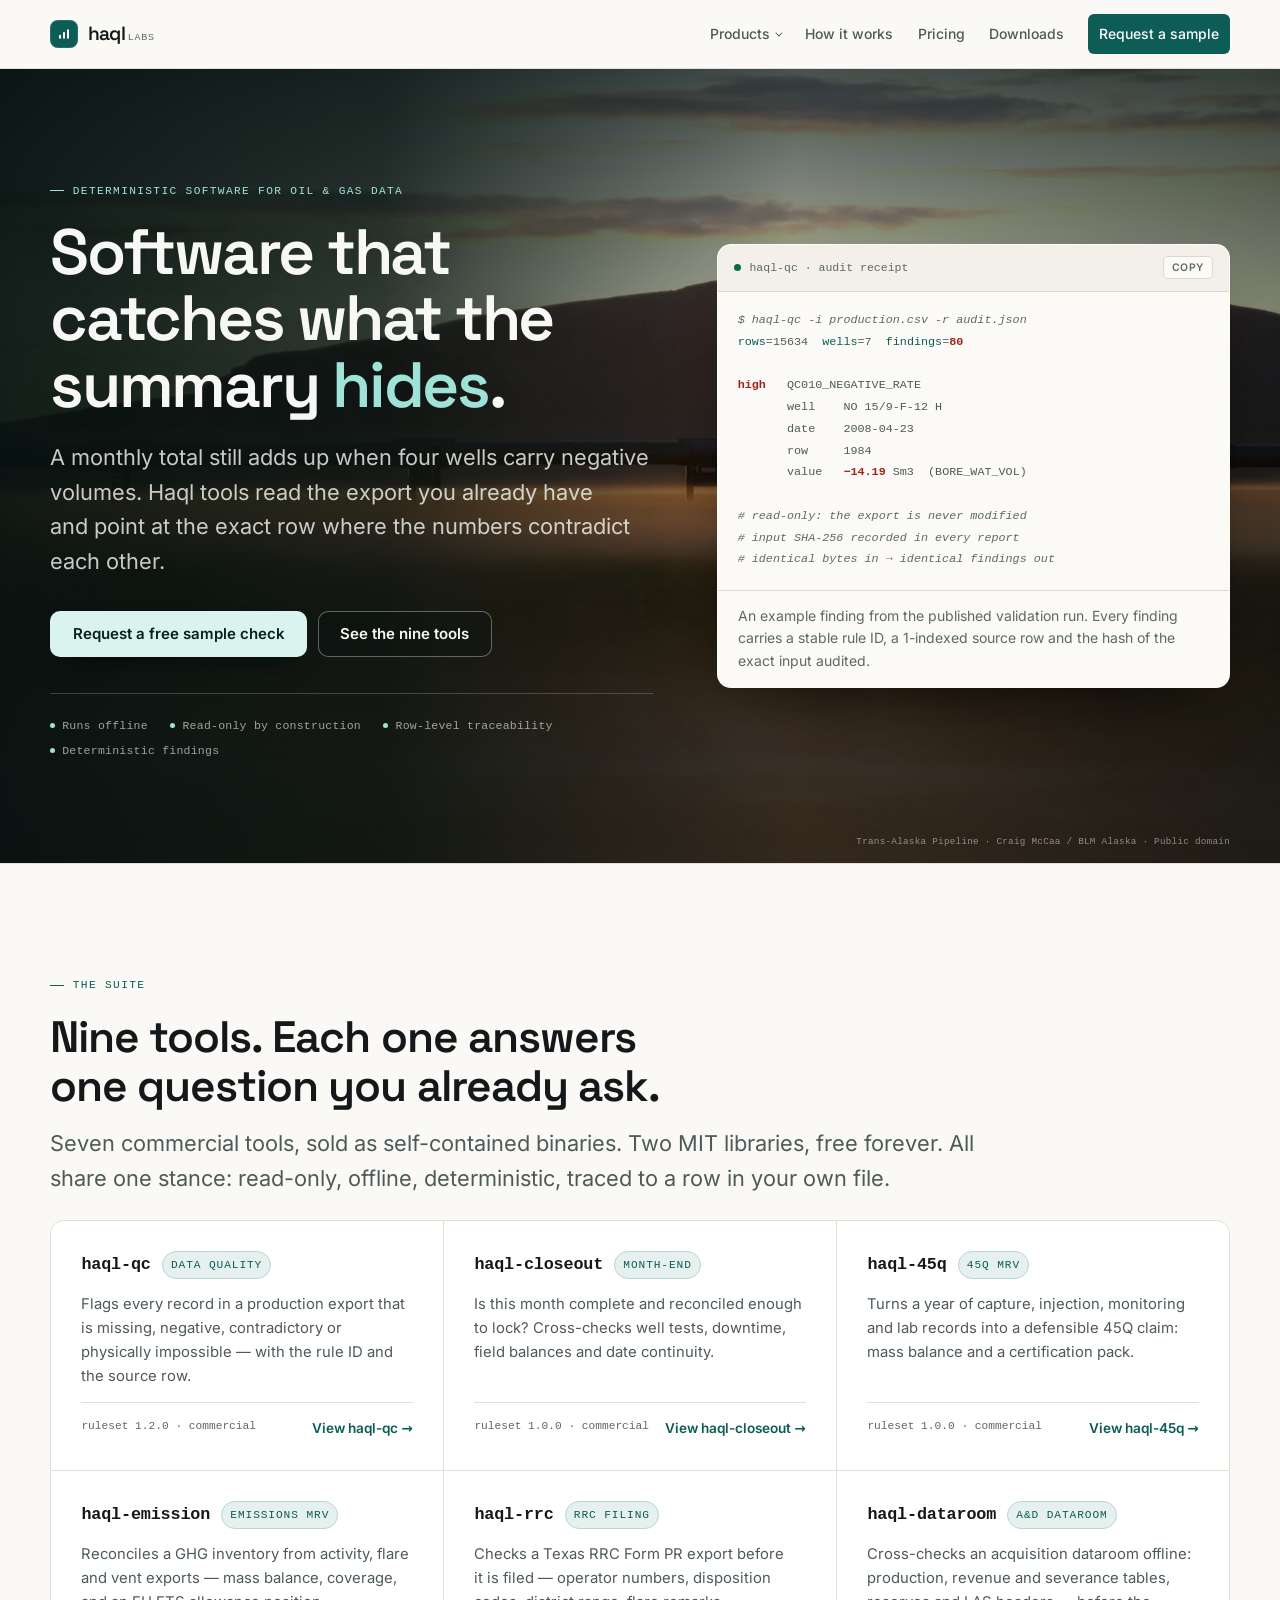
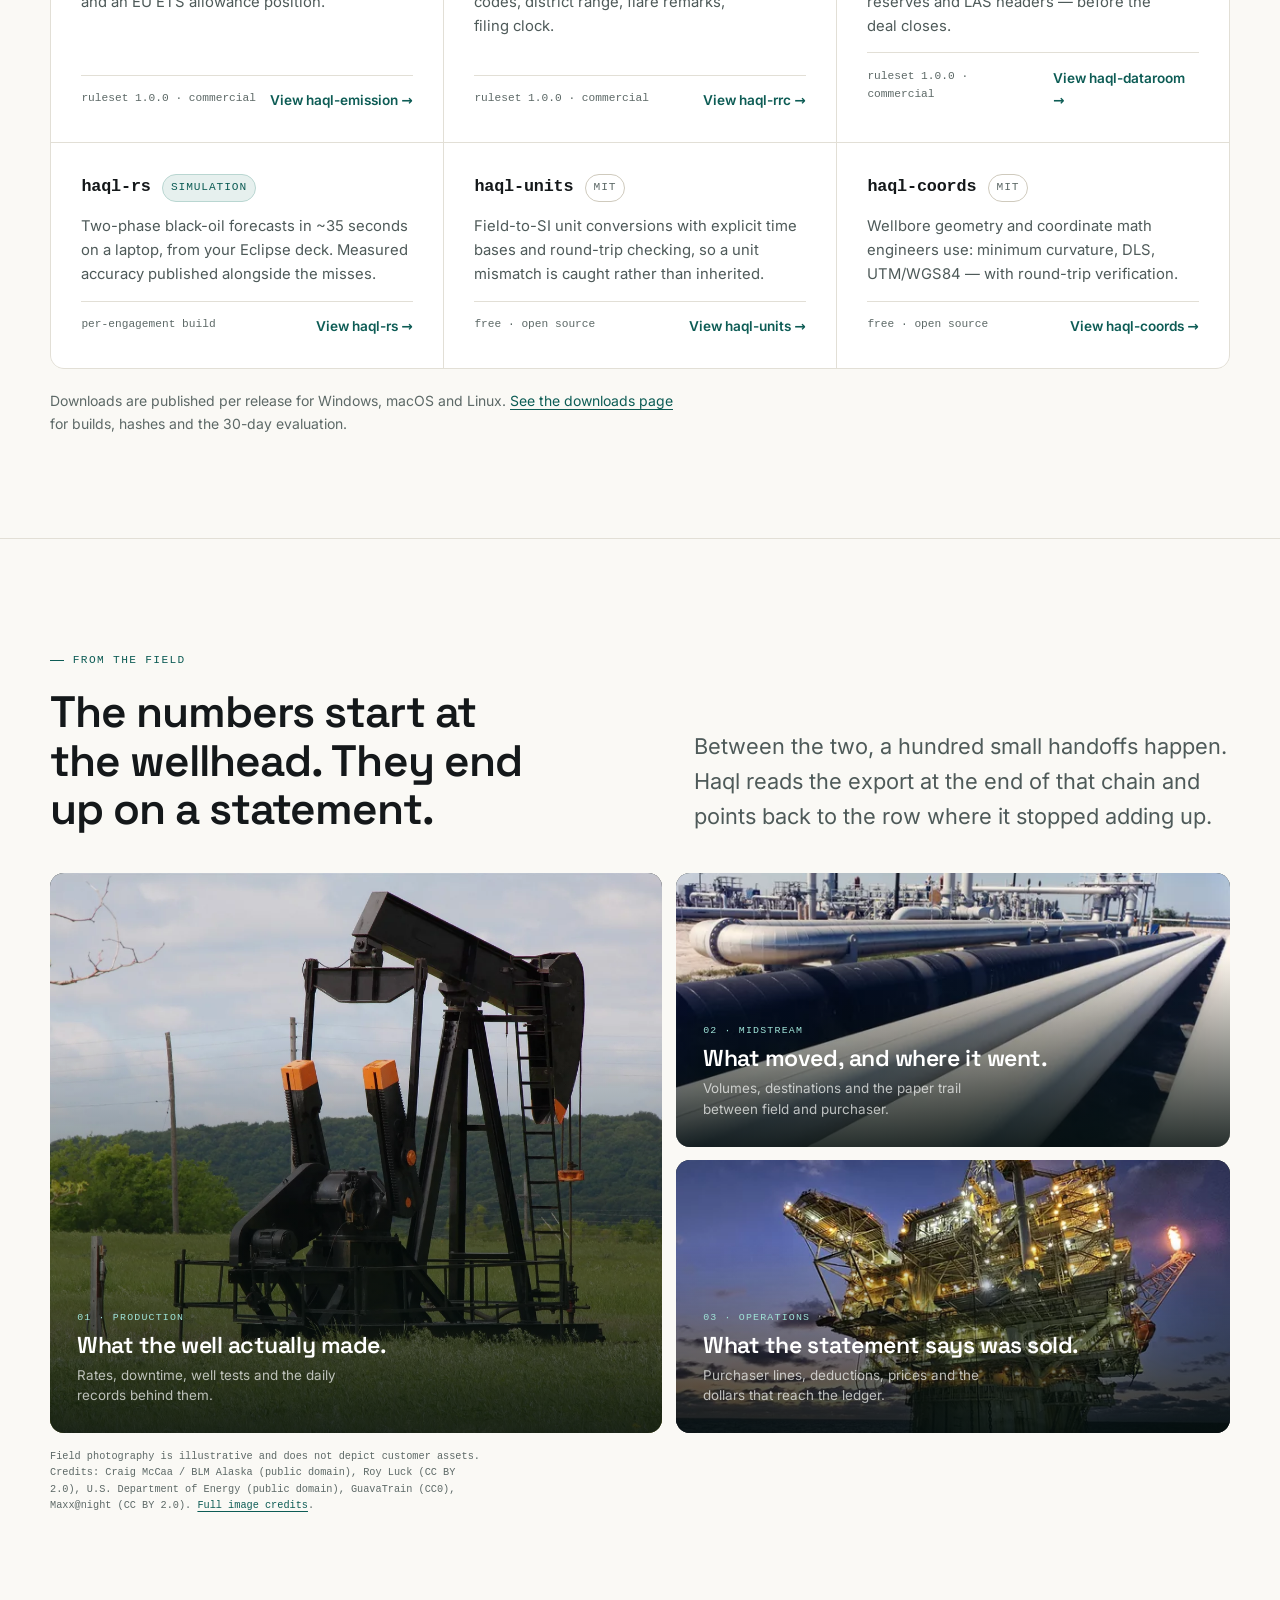
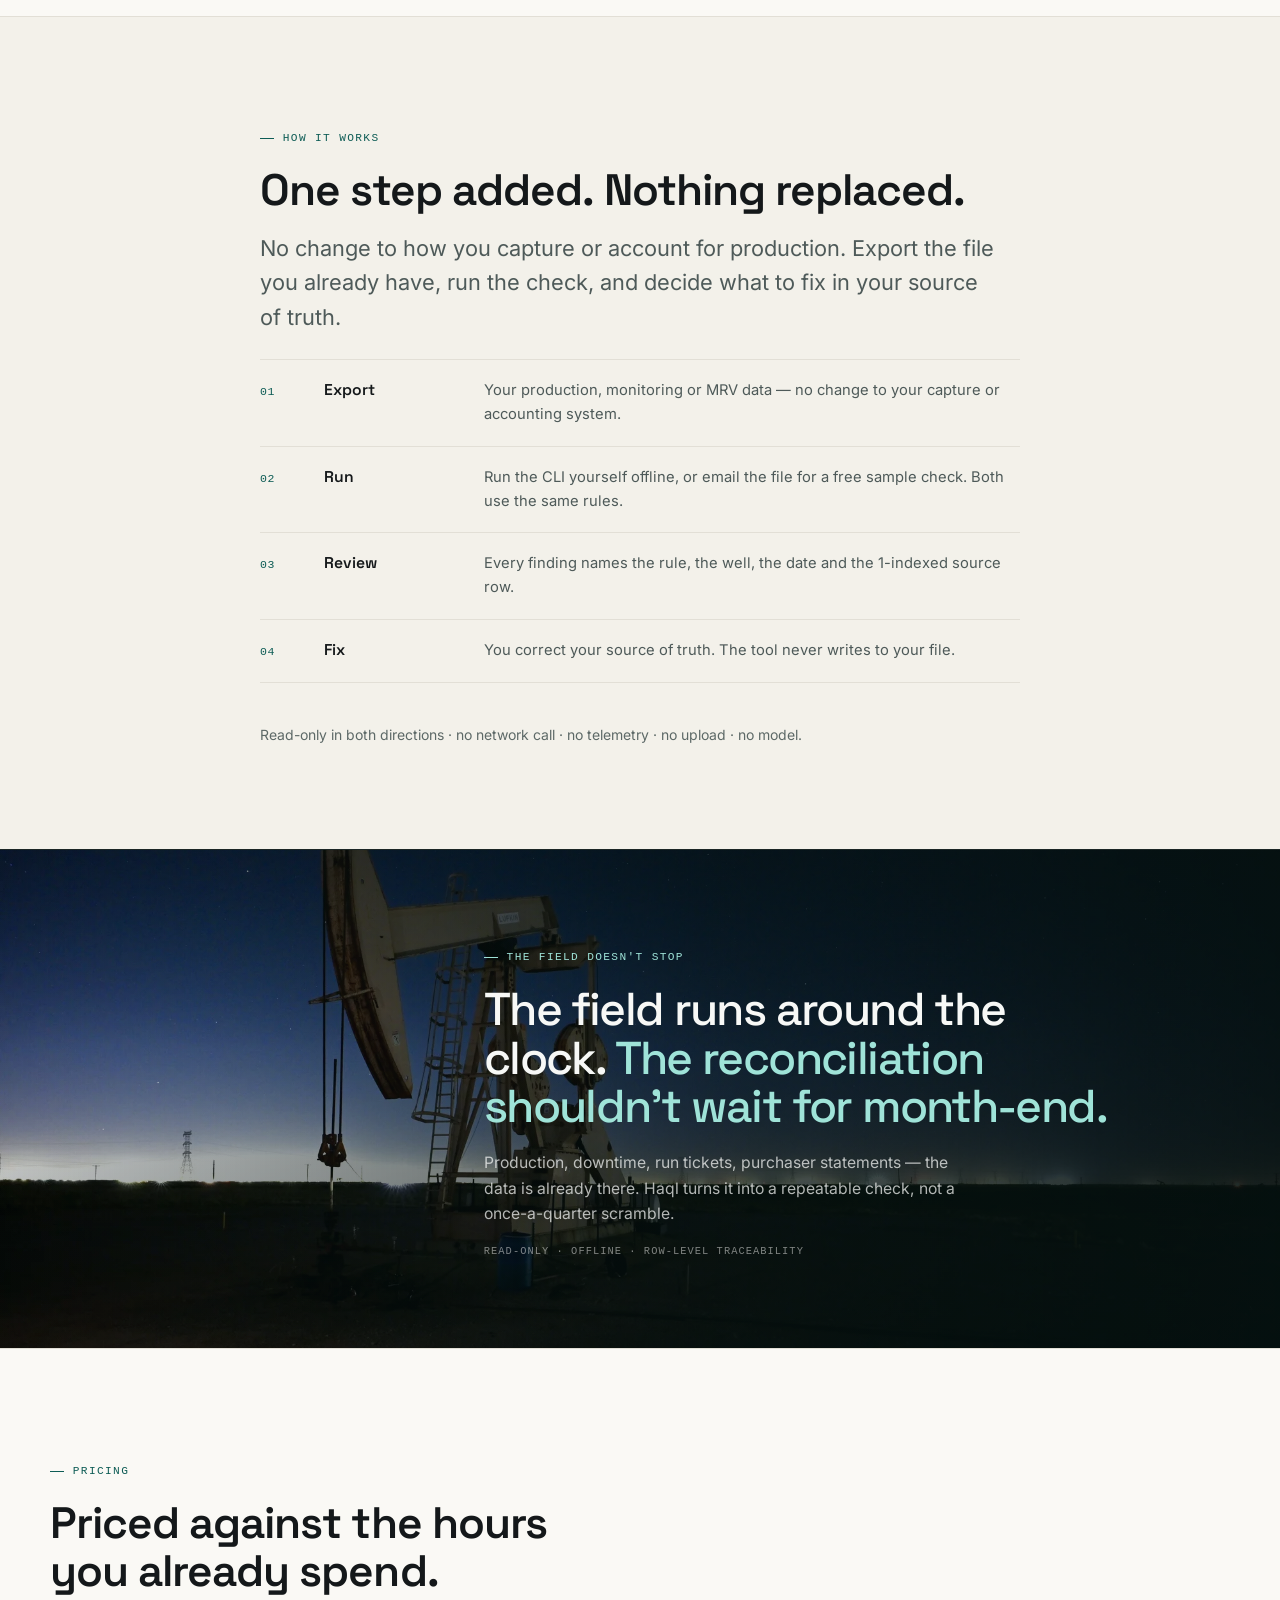
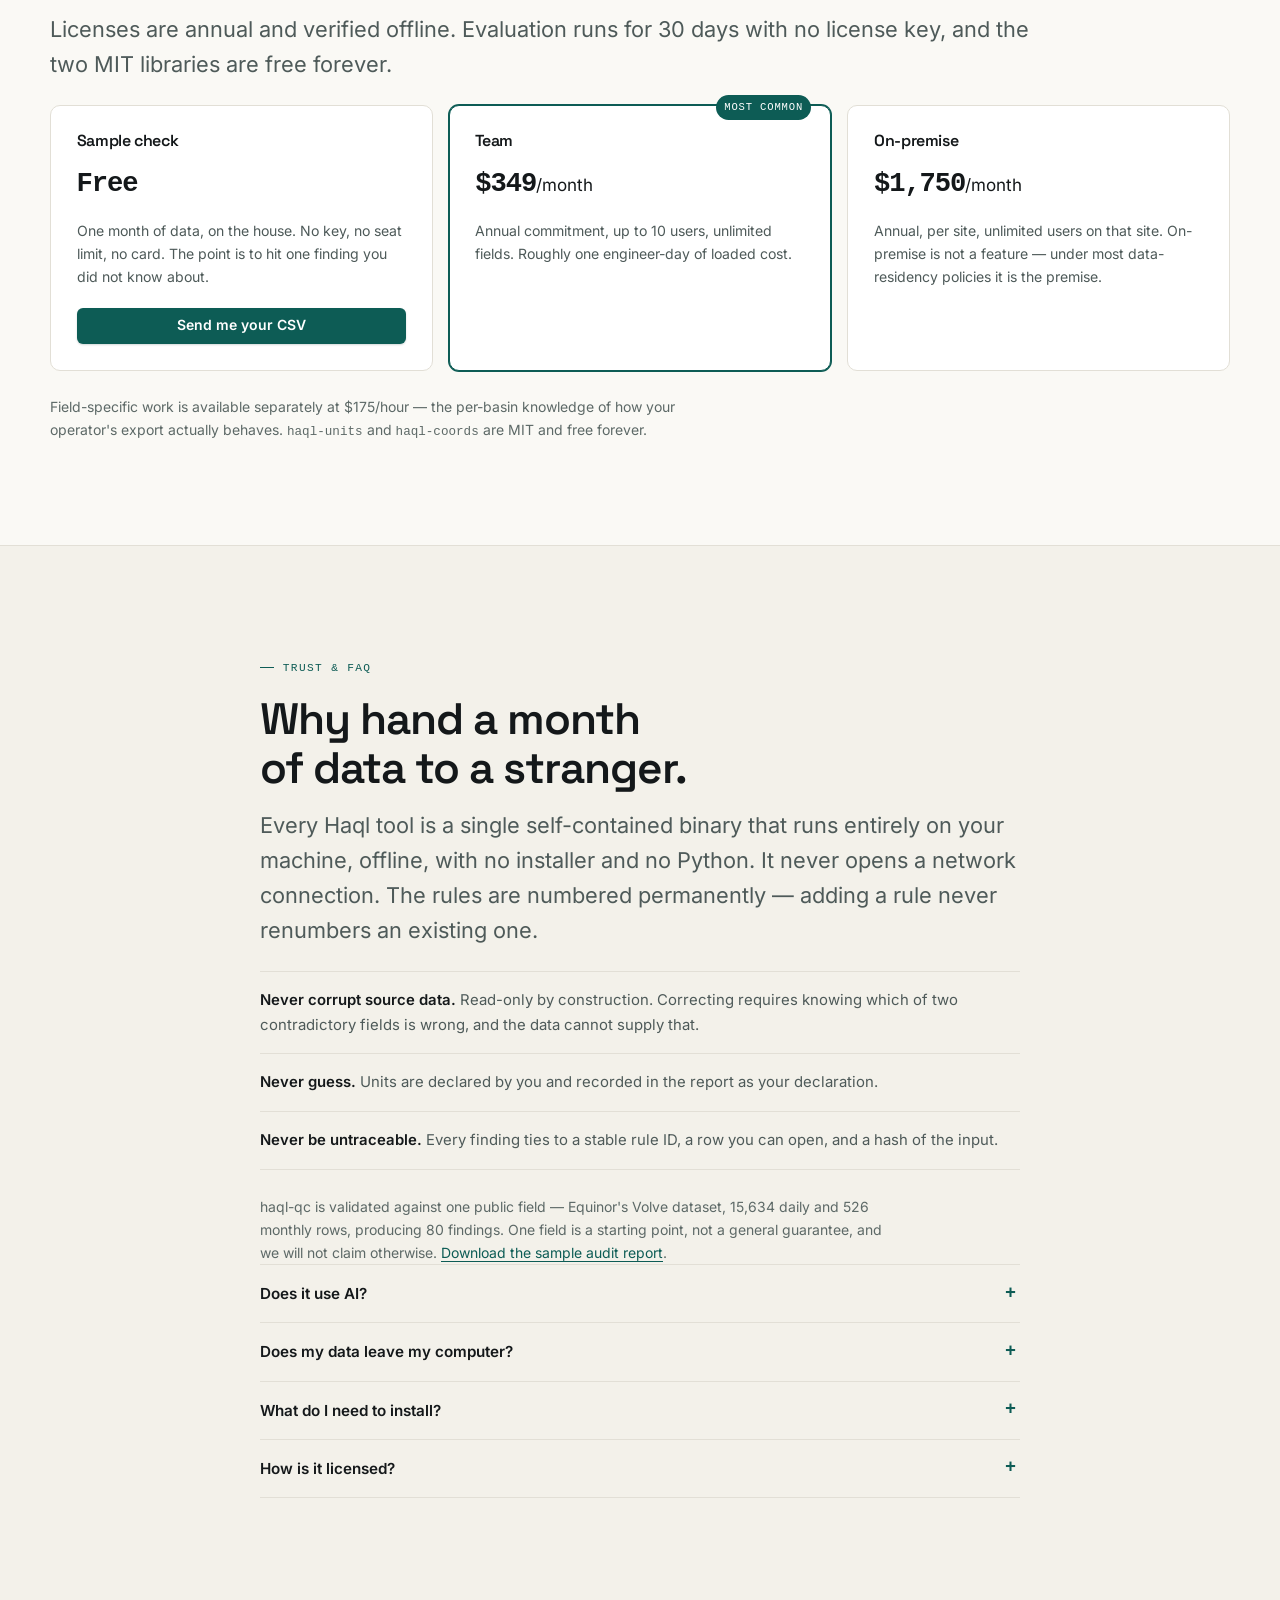
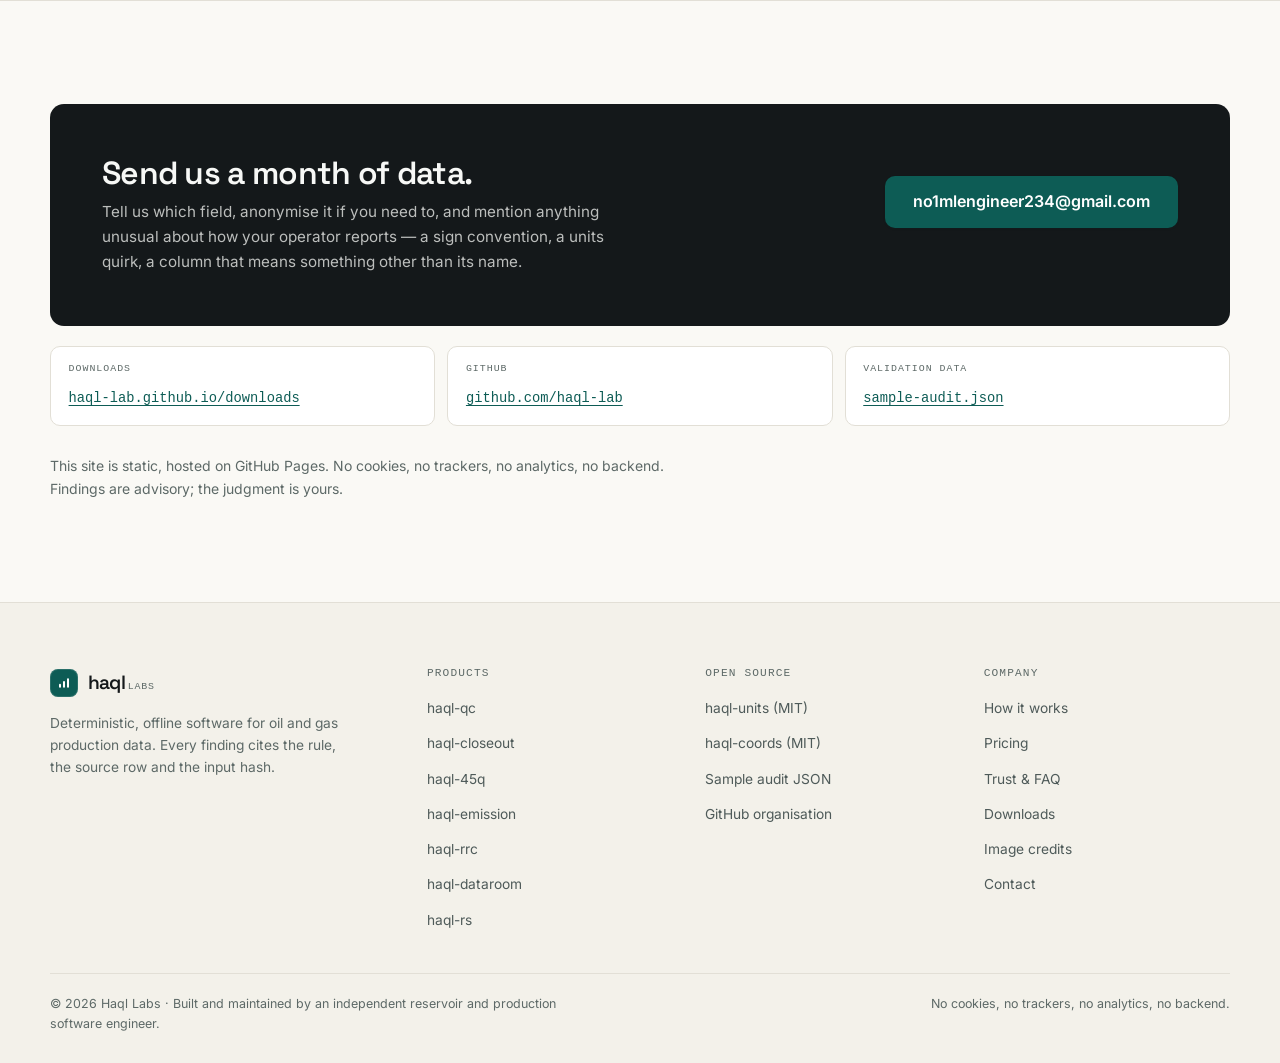
==== index.html @ 46e05aca "Redesign homepage around field photography - Replace the hero with a full-bleed Trans-Alaska Pipelin" ====
<!DOCTYPE html>
<html lang="en">
<head>
<meta charset="UTF-8">
<meta name="viewport" content="width=device-width, initial-scale=1">
<title>Haql Labs — Deterministic software for oil & gas data</title>
<meta name="description" content="Offline, deterministic tools for oil and gas data: production QC, closeout, 45Q and emissions MRV, RRC filing QC, dataroom QC and forecasting.">
<link rel="canonical" href="https://haql-lab.github.io/">
<meta property="og:type" content="website">
<meta property="og:site_name" content="Haql Labs">
<meta property="og:title" content="Haql Labs — Catch what the summary hides">
<meta property="og:description" content="Deterministic, offline tools for oil and gas data. Every finding cites the rule, the source row and the input SHA-256.">
<meta property="og:url" content="https://haql-lab.github.io/">
<meta property="og:image" content="https://haql-lab.github.io/assets/img/og-cover.png">
<meta property="og:image:width" content="1200">
<meta property="og:image:height" content="630">
<meta property="og:image:alt" content="Haql Labs — catch what the summary hides, over a sunset view of the Trans-Alaska Pipeline">
<meta name="twitter:card" content="summary_large_image">
<meta name="twitter:title" content="Haql Labs — Catch what the summary hides">
<meta name="twitter:description" content="Deterministic, offline tools for oil and gas data. Every finding cites the rule, the source row and the input SHA-256.">
<meta name="twitter:image" content="https://haql-lab.github.io/assets/img/og-cover.png">
<meta name="twitter:image:alt" content="Haql Labs — catch what the summary hides, over a sunset view of the Trans-Alaska Pipeline">
<meta name="theme-color" content="#faf9f5" media="(prefers-color-scheme: light)">
<meta name="theme-color" content="#0c100f" media="(prefers-color-scheme: dark)">
<link rel="icon" href="favicon.ico" sizes="32x32">
<link rel="icon" href="favicon.svg" type="image/svg+xml">
<link rel="apple-touch-icon" href="assets/img/apple-touch-icon.png">
<link rel="manifest" href="site.webmanifest">
<link rel="preload" href="assets/fonts/inter-latin-var.woff2" as="font" type="font/woff2" crossorigin>
<link rel="preload" href="assets/fonts/space-grotesk-latin-var.woff2" as="font" type="font/woff2" crossorigin>
<link rel="preload" as="image" href="assets/img/field/pipeline-2000.webp" type="image/webp" imagesrcset="assets/img/field/pipeline-1000.webp 1000w, assets/img/field/pipeline-2000.webp 2000w" imagesizes="100vw" fetchpriority="high">
<link rel="stylesheet" href="assets/css/style.css">
<script type="application/ld+json">
{
  "@context": "https://schema.org",
  "@type": "Organization",
  "name": "Haql Labs",
  "url": "https://haql-lab.github.io/",
  "logo": "https://haql-lab.github.io/assets/img/icon-512.png",
  "email": "no1mlengineer234@gmail.com",
  "description": "Haql Labs builds deterministic, offline software for oil and gas production data: production QC, month-end closeout, 45Q and emissions MRV, Texas RRC filing QC, A&D dataroom QC and reservoir forecasting.",
  "sameAs": ["https://github.com/haql-lab"]
}
</script>
</head>
<body>
<a class="skip" href="#main">Skip to content</a>

<header class="hdr">
  <div class="wrap hdr__in">
    <a class="brand" href="index.html" aria-label="Haql Labs — home">
      <span class="brand__mark" aria-hidden="true"><svg viewBox="0 0 24 24" width="16" height="16" fill="currentColor"><rect x="4.5" y="13" width="3" height="6" rx="1.5"/><rect x="10.5" y="9" width="3" height="10" rx="1.5"/><rect x="16.5" y="5" width="3" height="14" rx="1.5"/></svg></span>
      <span class="brand__word">haql<span class="brand__lab">Labs</span></span>
    </a>
    <button class="burger" type="button" aria-expanded="false" aria-controls="nav" aria-label="Open menu">
      <span></span><span></span><span></span>
    </button>
    <nav class="nav" id="nav" aria-label="Main">
      <details class="menu">
        <summary>Products</summary>
        <div class="menu__panel">
          <a class="menu__item" href="haql-qc.html"><b>haql-qc</b><span>Production data quality</span></a>
          <a class="menu__item" href="haql-closeout.html"><b>haql-closeout</b><span>Month-end closeout</span></a>
          <a class="menu__item" href="haql-45q.html"><b>haql-45q</b><span>45Q credit claims</span></a>
          <a class="menu__item" href="haql-emission.html"><b>haql-emission</b><span>GHG &amp; EU ETS MRV</span></a>
          <a class="menu__item" href="haql-rrc.html"><b>haql-rrc</b><span>Texas RRC Form PR</span></a>
          <a class="menu__item" href="haql-dataroom.html"><b>haql-dataroom</b><span>A&amp;D dataroom QC</span></a>
          <a class="menu__item" href="haql-rs.html"><b>haql-rs</b><span>Reservoir forecasting</span></a>
          <a class="menu__item" href="haql-units.html"><b>haql-units</b><span>Unit conversions · MIT</span></a>
          <a class="menu__item" href="haql-coords.html"><b>haql-coords</b><span>Wellbore math · MIT</span></a>
          <a class="menu__all" href="index.html#tools">All nine tools →</a>
        </div>
      </details>
      <a href="index.html#how">How it works</a>
      <a href="index.html#pricing">Pricing</a>
      <a href="downloads.html">Downloads</a>
      <a class="nav__cta" href="mailto:no1mlengineer234@gmail.com?subject=Free%20sample%20check%20request">Request a sample</a>
    </nav>
  </div>
</header>

<main id="main">

<!-- ============ HERO ============ -->
<section class="hero hero--field" id="top">
  <div class="hero__media" aria-hidden="true">
    <picture>
      <source type="image/webp" srcset="assets/img/field/pipeline-1000.webp 1000w, assets/img/field/pipeline-2000.webp 2000w" sizes="100vw">
      <img src="assets/img/field/pipeline-2000.jpg" srcset="assets/img/field/pipeline-1000.jpg 1000w, assets/img/field/pipeline-2000.jpg 2000w" sizes="100vw" alt="" width="2000" height="1100" fetchpriority="high" decoding="async">
    </picture>
  </div>
  <div class="hero__veil" aria-hidden="true"></div>
  <div class="wrap hero__in">
    <div class="hero__copy">
      <p class="eyebrow">Deterministic software for oil &amp; gas data</p>
      <h1>Software that catches what the summary <em>hides</em>.</h1>
      <p class="lede">A monthly total still adds up when four wells carry negative volumes. Haql tools read the export you already have and point at the exact row where the numbers contradict each other.</p>
      <div class="cta">
        <a class="btn btn--p" href="mailto:no1mlengineer234@gmail.com?subject=Free%20sample%20check%20request">Request a free sample check</a>
        <a class="btn btn--s" href="#tools">See the nine tools</a>
      </div>
      <ul class="proof">
        <li>Runs offline</li>
        <li>Read-only by construction</li>
        <li>Row-level traceability</li>
        <li>Deterministic findings</li>
      </ul>
    </div>

    <div class="hero__panel">
      <div class="panel__bar"><span class="dot"></span>haql-qc · audit receipt</div>
      <pre class="panel__body" tabindex="0" aria-label="Example report output"><span class="c">$ haql-qc -i production.csv -r audit.json</span>
<span class="k">rows</span>=15634  <span class="k">wells</span>=7  <span class="k">findings</span>=<span class="w">80</span>

<span class="r">high</span>   QC010_NEGATIVE_RATE
       well    NO 15/9-F-12 H
       date    2008-04-23
       row     1984
       value   <span class="r">−14.19</span> Sm3  (BORE_WAT_VOL)

<span class="c"># read-only: the export is never modified</span>
<span class="c"># input SHA-256 recorded in every report</span>
<span class="c"># identical bytes in → identical findings out</span></pre>
      <p class="panel__cap">An example finding from the published validation run. Every finding carries a stable rule ID, a 1-indexed source row and the hash of the exact input audited.</p>
    </div>
  </div>
  <p class="hero__credit">Trans-Alaska Pipeline · Craig McCaa / BLM Alaska · Public domain</p>
</section>

<!-- ============ TOOLS ============ -->
<section class="sec" id="tools">
  <div class="wrap">
    <p class="eyebrow">The suite</p>
    <h2>Nine tools. Each one answers one question you already ask.</h2>
    <p class="lede lede--c">Seven commercial tools, sold as self-contained binaries. Two MIT libraries, free forever. All share one stance: read-only, offline, deterministic, traced to a row in your own file.</p>

    <div class="suite">
      <article class="product">
        <div class="product__hd"><h3>haql-qc</h3><span class="pill">Data quality</span></div>
        <p>Flags every record in a production export that is missing, negative, contradictory or physically impossible — with the rule ID and the source row.</p>
        <div class="product__meta"><span>ruleset 1.2.0 · commercial</span><a class="product__link" href="haql-qc.html">View haql-qc</a></div>
      </article>

      <article class="product">
        <div class="product__hd"><h3>haql-closeout</h3><span class="pill">Month-end</span></div>
        <p>Is this month complete and reconciled enough to lock? Cross-checks well tests, downtime, field balances and date continuity.</p>
        <div class="product__meta"><span>ruleset 1.0.0 · commercial</span><a class="product__link" href="haql-closeout.html">View haql-closeout</a></div>
      </article>

      <article class="product">
        <div class="product__hd"><h3>haql-45q</h3><span class="pill">45Q MRV</span></div>
        <p>Turns a year of capture, injection, monitoring and lab records into a defensible 45Q claim: mass balance and a certification pack.</p>
        <div class="product__meta"><span>ruleset 1.0.0 · commercial</span><a class="product__link" href="haql-45q.html">View haql-45q</a></div>
      </article>

      <article class="product">
        <div class="product__hd"><h3>haql-emission</h3><span class="pill">Emissions MRV</span></div>
        <p>Reconciles a GHG inventory from activity, flare and vent exports — mass balance, coverage, and an EU ETS allowance position.</p>
        <div class="product__meta"><span>ruleset 1.0.0 · commercial</span><a class="product__link" href="haql-emission.html">View haql-emission</a></div>
      </article>

      <article class="product">
        <div class="product__hd"><h3>haql-rrc</h3><span class="pill">RRC filing</span></div>
        <p>Checks a Texas RRC Form PR export before it is filed — operator numbers, disposition codes, district range, flare remarks, filing clock.</p>
        <div class="product__meta"><span>ruleset 1.0.0 · commercial</span><a class="product__link" href="haql-rrc.html">View haql-rrc</a></div>
      </article>

      <article class="product">
        <div class="product__hd"><h3>haql-dataroom</h3><span class="pill">A&amp;D dataroom</span></div>
        <p>Cross-checks an acquisition dataroom offline: production, revenue and severance tables, reserves and LAS headers — before the deal closes.</p>
        <div class="product__meta"><span>ruleset 1.0.0 · commercial</span><a class="product__link" href="haql-dataroom.html">View haql-dataroom</a></div>
      </article>

      <article class="product">
        <div class="product__hd"><h3>haql-rs</h3><span class="pill">Simulation</span></div>
        <p>Two-phase black-oil forecasts in ~35 seconds on a laptop, from your Eclipse deck. Measured accuracy published alongside the misses.</p>
        <div class="product__meta"><span>per-engagement build</span><a class="product__link" href="haql-rs.html">View haql-rs</a></div>
      </article>

      <article class="product">
        <div class="product__hd"><h3>haql-units</h3><span class="pill pill--open">MIT</span></div>
        <p>Field-to-SI unit conversions with explicit time bases and round-trip checking, so a unit mismatch is caught rather than inherited.</p>
        <div class="product__meta"><span>free · open source</span><a class="product__link" href="haql-units.html">View haql-units</a></div>
      </article>

      <article class="product">
        <div class="product__hd"><h3>haql-coords</h3><span class="pill pill--open">MIT</span></div>
        <p>Wellbore geometry and coordinate math engineers use: minimum curvature, DLS, UTM/WGS84 — with round-trip verification.</p>
        <div class="product__meta"><span>free · open source</span><a class="product__link" href="haql-coords.html">View haql-coords</a></div>
      </article>
    </div>

    <p class="fine mt-4">Downloads are published per release for Windows, macOS and Linux. <a href="downloads.html">See the downloads page</a> for builds, hashes and the 30-day evaluation.</p>
  </div>
</section>

<!-- ============ FROM THE FIELD ============ -->
<section class="sec field" id="field">
  <div class="wrap">
    <div class="field__hd">
      <div>
        <p class="eyebrow">From the field</p>
        <h2>The numbers start at the wellhead. They end up on a statement.</h2>
      </div>
      <p class="lede">Between the two, a hundred small handoffs happen. Haql reads the export at the end of that chain and points back to the row where it stopped adding up.</p>
    </div>

    <div class="field__grid">
      <figure class="field__card field__card--lg">
        <picture>
          <source type="image/webp" srcset="assets/img/field/pumpjack-600.webp 600w, assets/img/field/pumpjack-1200.webp 1200w" sizes="(max-width: 860px) 100vw, 55vw">
          <img src="assets/img/field/pumpjack-1200.jpg" srcset="assets/img/field/pumpjack-600.jpg 600w, assets/img/field/pumpjack-1200.jpg 1200w" sizes="(max-width: 860px) 100vw, 55vw" alt="A pumpjack operating in a grass field at Glenn Pool, Oklahoma" width="1200" height="1000" loading="lazy" decoding="async">
        </picture>
        <figcaption class="field__cap">
          <span class="field__num">01 · Production</span>
          <b>What the well actually made.</b>
          <p>Rates, downtime, well tests and the daily records behind them.</p>
        </figcaption>
      </figure>

      <figure class="field__card">
        <picture>
          <source type="image/webp" srcset="assets/img/field/pipes-600.webp 600w, assets/img/field/pipes-1200.webp 1200w" sizes="(max-width: 860px) 100vw, 45vw">
          <img src="assets/img/field/pipes-1200.jpg" srcset="assets/img/field/pipes-600.jpg 600w, assets/img/field/pipes-1200.jpg 1200w" sizes="(max-width: 860px) 100vw, 45vw" alt="Large crude oil pipes at the Bryan Mound Strategic Petroleum Reserve site in Texas" width="1200" height="600" loading="lazy" decoding="async">
        </picture>
        <figcaption class="field__cap">
          <span class="field__num">02 · Midstream</span>
          <b>What moved, and where it went.</b>
          <p>Volumes, destinations and the paper trail between field and purchaser.</p>
        </figcaption>
      </figure>

      <figure class="field__card">
        <picture>
          <source type="image/webp" srcset="assets/img/field/holstein-600.webp 600w, assets/img/field/holstein-1200.webp 1200w" sizes="(max-width: 860px) 100vw, 45vw">
          <img src="assets/img/field/holstein-1200.jpg" srcset="assets/img/field/holstein-600.jpg 600w, assets/img/field/holstein-1200.jpg 1200w" sizes="(max-width: 860px) 100vw, 45vw" alt="The Holstein offshore oil platform lit at dusk in the Gulf of Mexico" width="1200" height="600" loading="lazy" decoding="async">
        </picture>
        <figcaption class="field__cap">
          <span class="field__num">03 · Operations</span>
          <b>What the statement says was sold.</b>
          <p>Purchaser lines, deductions, prices and the dollars that reach the ledger.</p>
        </figcaption>
      </figure>
    </div>

    <p class="field__note">Field photography is illustrative and does not depict customer assets. Credits: Craig McCaa / BLM Alaska (public domain), Roy Luck (CC BY 2.0), U.S. Department of Energy (public domain), GuavaTrain (CC0), Maxx@night (CC BY 2.0). <a href="credits.html">Full image credits</a>.</p>
  </div>
</section>

<!-- ============ HOW IT WORKS ============ -->
<section class="sec sec--alt" id="how">
  <div class="wrap wrap--narrow">
    <p class="eyebrow">How it works</p>
    <h2>One step added. Nothing replaced.</h2>
    <p class="lede">No change to how you capture or account for production. Export the file you already have, run the check, and decide what to fix in your source of truth.</p>

    <ol class="flow">
      <li><b>Export</b><span>Your production, monitoring or MRV data — no change to your capture or accounting system.</span></li>
      <li><b>Run</b><span>Run the CLI yourself offline, or email the file for a free sample check. Both use the same rules.</span></li>
      <li><b>Review</b><span>Every finding names the rule, the well, the date and the 1-indexed source row.</span></li>
      <li><b>Fix</b><span>You correct your source of truth. The tool never writes to your file.</span></li>
    </ol>

    <p class="fine mt-4">Read-only in both directions · no network call · no telemetry · no upload · no model.</p>
  </div>
</section>

<!-- ============ FIELD BAND ============ -->
<section class="field-band" aria-label="Field perspective">
  <div class="field-band__media" aria-hidden="true">
    <picture>
      <source type="image/webp" srcset="assets/img/field/horsehead-1000.webp 1000w, assets/img/field/horsehead-2000.webp 2000w" sizes="100vw">
      <img src="assets/img/field/horsehead-2000.jpg" srcset="assets/img/field/horsehead-1000.jpg 1000w, assets/img/field/horsehead-2000.jpg 2000w" sizes="100vw" alt="" width="2000" height="900" loading="lazy" decoding="async">
    </picture>
  </div>
  <div class="wrap field-band__in">
    <div class="field-band__copy">
      <p class="eyebrow">The field doesn't stop</p>
      <blockquote>The field runs around the clock. <em>The reconciliation shouldn't wait for month-end.</em></blockquote>
      <p>Production, downtime, run tickets, purchaser statements — the data is already there. Haql turns it into a repeatable check, not a once-a-quarter scramble.</p>
      <p class="field-band__meta">Read-only · Offline · Row-level traceability</p>
    </div>
  </div>
</section>

<!-- ============ PRICING ============ -->
<section class="sec" id="pricing">
  <div class="wrap">
    <p class="eyebrow">Pricing</p>
    <h2>Priced against the hours you already spend.</h2>
    <p class="lede lede--c">Licenses are annual and verified offline. Evaluation runs for 30 days with no license key, and the two MIT libraries are free forever.</p>

    <div class="tiers">
      <div class="tier">
        <h3>Sample check</h3>
        <p class="tier__p"><b>Free</b></p>
        <p>One month of data, on the house. No key, no seat limit, no card. The point is to hit one finding you did not know about.</p>
        <a class="btn btn--p btn--sm" href="mailto:no1mlengineer234@gmail.com?subject=Free%20sample%20check%20request">Send me your CSV</a>
      </div>
      <div class="tier tier--mid">
        <h3>Team</h3>
        <p class="tier__p"><b>$349</b>/month</p>
        <p>Annual commitment, up to 10 users, unlimited fields. Roughly one engineer-day of loaded cost.</p>
      </div>
      <div class="tier">
        <h3>On-premise</h3>
        <p class="tier__p"><b>$1,750</b>/month</p>
        <p>Annual, per site, unlimited users on that site. On-premise is not a feature — under most data-residency policies it is the premise.</p>
      </div>
    </div>

    <p class="fine">Field-specific work is available separately at $175/hour — the per-basin knowledge of how your operator's export actually behaves. <span class="mono">haql-units</span> and <span class="mono">haql-coords</span> are MIT and free forever.</p>
  </div>
</section>

<!-- ============ TRUST / FAQ ============ -->
<section class="sec sec--alt" id="faq">
  <div class="wrap wrap--narrow">
    <p class="eyebrow">Trust &amp; FAQ</p>
    <h2>Why hand a month of data to a stranger.</h2>
    <p class="lede">Every Haql tool is a single self-contained binary that runs entirely on your machine, offline, with no installer and no Python. It never opens a network connection. The rules are numbered permanently — adding a rule never renumbers an existing one.</p>
    <ul class="plain">
      <li><b>Never corrupt source data.</b> Read-only by construction. Correcting requires knowing which of two contradictory fields is wrong, and the data cannot supply that.</li>
      <li><b>Never guess.</b> Units are declared by you and recorded in the report as your declaration.</li>
      <li><b>Never be untraceable.</b> Every finding ties to a stable rule ID, a row you can open, and a hash of the input.</li>
    </ul>
    <p class="fine">haql-qc is validated against one public field — Equinor's Volve dataset, 15,634 daily and 526 monthly rows, producing 80 findings. One field is a starting point, not a general guarantee, and we will not claim otherwise. <a href="sample-audit.json" download>Download the sample audit report</a>.</p>

    <details><summary>Does it use AI?</summary><p>No. Every rule is deterministic arithmetic on your data — comparisons, monotonicity checks, medians. No model, no network call. Running the same file twice gives the same answer.</p></details>
    <details><summary>Does my data leave my computer?</summary><p>Run locally, nothing leaves your machine — the code makes no outbound calls. If you use the free sample check, you choose to email us the file, and you can ask for it back anonymised or deleted.</p></details>
    <details><summary>What do I need to install?</summary><p>Nothing, if you use the free sample check. To run the tools yourself, download the binary for your OS from the <a href="downloads.html">downloads page</a> — no Python, nothing else to configure.</p></details>
    <details><summary>How is it licensed?</summary><p>The commercial tools are proprietary: running them requires a signed Ed25519 token carrying company, tier, seats and expiry, verified entirely offline. No activation server. <span class="mono">haql-units</span> and <span class="mono">haql-coords</span> are MIT and need no license.</p></details>
  </div>
</section>

<!-- ============ CONTACT ============ -->
<section class="sec" id="contact">
  <div class="wrap">
    <div class="band">
      <div>
        <h2>Send us a month of data.</h2>
        <p>Tell us which field, anonymise it if you need to, and mention anything unusual about how your operator reports — a sign convention, a units quirk, a column that means something other than its name.</p>
      </div>
      <div>
        <a class="btn btn--p btn--lg" href="mailto:no1mlengineer234@gmail.com?subject=Free%20sample%20check%20request">no1mlengineer234@gmail.com</a>
      </div>
    </div>
    <div class="links mt-4">
      <div><b>Downloads</b><a href="downloads.html">haql-lab.github.io/downloads</a></div>
      <div><b>GitHub</b><a href="https://github.com/haql-lab" rel="noopener">github.com/haql-lab</a></div>
      <div><b>Validation data</b><a href="sample-audit.json" download>sample-audit.json</a></div>
    </div>
    <p class="fine">This site is static, hosted on GitHub Pages. No cookies, no trackers, no analytics, no backend. Findings are advisory; the judgment is yours.</p>
  </div>
</section>

</main>

<footer class="ftr">
  <div class="wrap">
    <div class="ftr__top">
      <div class="ftr__brand">
        <a class="brand" href="index.html" aria-label="Haql Labs — home">
          <span class="brand__mark" aria-hidden="true"><svg viewBox="0 0 24 24" width="16" height="16" fill="currentColor"><rect x="4.5" y="13" width="3" height="6" rx="1.5"/><rect x="10.5" y="9" width="3" height="10" rx="1.5"/><rect x="16.5" y="5" width="3" height="14" rx="1.5"/></svg></span>
          <span class="brand__word">haql<span class="brand__lab">Labs</span></span>
        </a>
        <p>Deterministic, offline software for oil and gas production data. Every finding cites the rule, the source row and the input hash.</p>
      </div>
      <div class="ftr__col">
        <h2>Products</h2>
        <ul>
          <li><a href="haql-qc.html">haql-qc</a></li>
          <li><a href="haql-closeout.html">haql-closeout</a></li>
          <li><a href="haql-45q.html">haql-45q</a></li>
          <li><a href="haql-emission.html">haql-emission</a></li>
          <li><a href="haql-rrc.html">haql-rrc</a></li>
          <li><a href="haql-dataroom.html">haql-dataroom</a></li>
          <li><a href="haql-rs.html">haql-rs</a></li>
        </ul>
      </div>
      <div class="ftr__col">
        <h2>Open source</h2>
        <ul>
          <li><a href="haql-units.html">haql-units (MIT)</a></li>
          <li><a href="haql-coords.html">haql-coords (MIT)</a></li>
          <li><a href="sample-audit.json" download>Sample audit JSON</a></li>
          <li><a href="https://github.com/haql-lab" rel="noopener">GitHub organisation</a></li>
        </ul>
      </div>
      <div class="ftr__col">
        <h2>Company</h2>
        <ul>
          <li><a href="index.html#how">How it works</a></li>
          <li><a href="index.html#pricing">Pricing</a></li>
          <li><a href="index.html#faq">Trust &amp; FAQ</a></li>
          <li><a href="downloads.html">Downloads</a></li>
          <li><a href="credits.html">Image credits</a></li>
          <li><a href="mailto:no1mlengineer234@gmail.com">Contact</a></li>
        </ul>
      </div>
    </div>
    <div class="ftr__bottom">
      <p>© <span id="yr">2026</span> Haql Labs · Built and maintained by an independent reservoir and production software engineer.</p>
      <p>No cookies, no trackers, no analytics, no backend.</p>
    </div>
  </div>
</footer>

<script src="assets/js/main.js" defer></script>
</body>
</html>
---- assets/css/style.css ----
/* ==========================================================================
   Haql Labs — design system
   Plain CSS. No build step, no CDN, no trackers.
   Light/dark via prefers-color-scheme. Self-hosted variable fonts.
   ========================================================================== */

/* ---------- fonts (self-hosted, latin subset) ---------- */
@font-face {
  font-family: "Inter";
  font-style: normal;
  font-weight: 400 600;
  font-display: swap;
  src: url("../fonts/inter-latin-var.woff2") format("woff2");
  unicode-range: U+0000-00FF, U+0131, U+0152-0153, U+02BB-02BC, U+02C6, U+02DA,
    U+02DC, U+0304, U+0308, U+0329, U+2000-206F, U+20AC, U+2122, U+2191, U+2193,
    U+2212, U+2215, U+FEFF, U+FFFD;
}
@font-face {
  font-family: "Space Grotesk";
  font-style: normal;
  font-weight: 500 600;
  font-display: swap;
  src: url("../fonts/space-grotesk-latin-var.woff2") format("woff2");
  unicode-range: U+0000-00FF, U+0131, U+0152-0153, U+02BB-02BC, U+02C6, U+02DA,
    U+02DC, U+0304, U+0308, U+0329, U+2000-206F, U+20AC, U+2122, U+2191, U+2193,
    U+2212, U+2215, U+FEFF, U+FFFD;
}

/* ---------- design tokens ---------- */
:root {
  color-scheme: light dark;

  /* surfaces — warm paper, not clinical white */
  --bg: #faf9f5;
  --bg-2: #f3f1ea;
  --surface: #ffffff;
  --surface-2: #f7f6f1;

  /* lines */
  --line: #e2dfd6;
  --line-2: #cfcabd;
  --grid: rgba(13, 92, 85, 0.055);

  /* ink */
  --ink: #14181a;
  --ink-2: #4e5a59;
  --ink-3: #5d6967;
  --ink-inverse: #f7f8f6;

  /* one accent: petrol teal */
  --accent: #0d5c55;
  --accent-strong: #083f3a;
  --accent-soft: #e6f0ee;
  --accent-line: #b9d6d1;
  --on-accent: #ffffff;

  /* signal (findings only) */
  --high: #a32118;
  --high-soft: #fbecea;
  --med: #7a5205;
  --med-soft: #fcf3df;
  --ok: #0a6b47;
  --ok-soft: #e7f4ee;

  /* type */
  --display: "Space Grotesk", ui-sans-serif, system-ui, -apple-system, "Segoe UI", sans-serif;
  --body: "Inter", ui-sans-serif, system-ui, -apple-system, "Segoe UI", sans-serif;
  --mono: ui-monospace, SFMono-Regular, "SF Mono", Menlo, Consolas, "Liberation Mono", monospace;

  --fs-xs: 0.75rem;
  --fs-sm: 0.875rem;
  --fs-base: 1.0625rem;
  --fs-md: 1.1875rem;
  --fs-lg: clamp(1.25rem, 1.7vw, 1.4375rem);
  --fs-xl: clamp(1.55rem, 2.5vw, 2rem);
  --fs-2xl: clamp(1.95rem, 3.6vw, 2.75rem);
  --fs-3xl: clamp(2.45rem, 5.2vw, 4rem);

  /* space */
  --sp-1: 0.25rem;
  --sp-2: 0.5rem;
  --sp-3: 0.75rem;
  --sp-4: 1rem;
  --sp-5: 1.5rem;
  --sp-6: 2rem;
  --sp-7: 3rem;
  --sp-8: 4rem;
  --section: clamp(4rem, 8vw, 7rem);

  /* shape */
  --r-sm: 6px;
  --r-md: 10px;
  --r-lg: 14px;
  --r-pill: 999px;

  --wrap: 1180px;
  --wrap-narrow: 760px;
  --hdr-h: 68px;

  --ease: cubic-bezier(0.2, 0.7, 0.2, 1);
}

@media (prefers-color-scheme: dark) {
  :root {
    --bg: #0c100f;
    --bg-2: #111716;
    --surface: #121817;
    --surface-2: #161d1b;

    --line: #25302d;
    --line-2: #35413d;
    --grid: rgba(116, 211, 198, 0.06);

    --ink: #edf1ee;
    --ink-2: #aab5b0;
    --ink-3: #8b9793;
    --ink-inverse: #0c100f;

    --accent: #74d3c6;
    --accent-strong: #9ae4da;
    --accent-soft: #0f2724;
    --accent-line: #1f4a45;
    --on-accent: #05211e;

    --high: #ff9d90;
    --high-soft: #2b1512;
    --med: #ecc06a;
    --med-soft: #2a2110;
    --ok: #6ddca7;
    --ok-soft: #0d2a20;
  }
}

/* ---------- reset / base ---------- */
*,
*::before,
*::after {
  box-sizing: border-box;
}
* {
  margin: 0;
}
html {
  -webkit-text-size-adjust: 100%;
  scroll-behavior: smooth;
}
@media (prefers-reduced-motion: reduce) {
  html {
    scroll-behavior: auto;
  }
}
body {
  font-family: var(--body);
  font-size: var(--fs-base);
  line-height: 1.65;
  background: var(--bg);
  color: var(--ink);
  -webkit-font-smoothing: antialiased;
  -moz-osx-font-smoothing: grayscale;
  overflow-x: hidden;
}
img,
svg,
video {
  display: block;
  max-width: 100%;
  height: auto;
}
a {
  color: var(--accent);
  text-decoration-thickness: 1px;
  text-underline-offset: 3px;
}
a:hover {
  color: var(--accent-strong);
}
p a:hover,
li a:hover,
td a:hover {
  text-decoration: underline;
}
strong,
b {
  font-weight: 600;
  color: var(--ink);
}
h1,
h2,
h3,
h4 {
  font-family: var(--display);
  font-weight: 600;
  line-height: 1.1;
  letter-spacing: -0.022em;
  text-wrap: balance;
  color: var(--ink);
}
p {
  text-wrap: pretty;
}
code,
kbd,
samp,
pre {
  font-family: var(--mono);
}
::selection {
  background: color-mix(in srgb, var(--accent) 22%, transparent);
}
:focus-visible {
  outline: 2px solid var(--accent);
  outline-offset: 3px;
  border-radius: var(--r-sm);
}
section[id] {
  scroll-margin-top: calc(var(--hdr-h) + 16px);
}

@media (prefers-reduced-motion: reduce) {
  *,
  *::before,
  *::after {
    animation-duration: 0.01ms !important;
    animation-iteration-count: 1 !important;
    transition-duration: 0.01ms !important;
  }
}

/* ---------- layout utilities ---------- */
.wrap {
  width: min(var(--wrap), 100% - 2 * clamp(1.25rem, 5vw, 2.5rem));
  margin-inline: auto;
}
.wrap--narrow {
  width: min(var(--wrap-narrow), 100% - 2 * clamp(1.25rem, 5vw, 2.5rem));
}
.mono {
  font-family: var(--mono);
  font-size: 0.9em;
}
.muted {
  color: var(--ink-2);
}
.mt-3 {
  margin-top: 0.75rem;
}
.mt-4 {
  margin-top: 1.25rem;
}
.mt-5 {
  margin-top: 2.5rem;
}
.fine {
  font-size: var(--fs-sm);
  line-height: 1.65;
  color: var(--ink-3);
}
.sr-only {
  position: absolute;
  width: 1px;
  height: 1px;
  padding: 0;
  margin: -1px;
  overflow: hidden;
  clip: rect(0 0 0 0);
  white-space: nowrap;
  border: 0;
}
.skip {
  position: absolute;
  left: 1rem;
  top: -100px;
  z-index: 999;
  background: var(--accent);
  color: var(--on-accent);
  padding: 0.7rem 1.1rem;
  border-radius: 0 0 var(--r-md) var(--r-md);
  font-weight: 600;
  transition: top 0.15s var(--ease);
}
.skip:focus {
  top: 0;
  color: var(--on-accent);
}

/* ---------- header ---------- */
.hdr {
  position: sticky;
  top: 0;
  z-index: 100;
  background: color-mix(in srgb, var(--bg) 88%, transparent);
  -webkit-backdrop-filter: saturate(160%) blur(12px);
  backdrop-filter: saturate(160%) blur(12px);
  border-bottom: 1px solid var(--line);
}
.hdr__in {
  display: flex;
  align-items: center;
  gap: 1.25rem;
  min-height: var(--hdr-h);
}
.brand,
.logo {
  display: inline-flex;
  align-items: center;
  gap: 0.6rem;
  color: var(--ink);
  font-family: var(--display);
  font-size: 1.2rem;
  font-weight: 600;
  letter-spacing: -0.03em;
  text-decoration: none;
  flex: none;
}
.brand:hover,
.logo:hover {
  color: var(--ink);
  text-decoration: none;
}
.brand__mark,
.logo__mar {
  width: 28px;
  height: 28px;
  border-radius: 8px;
  display: grid;
  place-items: center;
  flex: none;
  background: var(--accent);
  color: var(--on-accent);
  box-shadow: inset 0 0 0 1px rgba(255, 255, 255, 0.12);
}
.brand__word {
  display: inline-flex;
  align-items: baseline;
  gap: 0.16rem;
}
.brand__lab {
  font-family: var(--mono);
  font-size: 0.62rem;
  font-weight: 500;
  letter-spacing: 0.08em;
  text-transform: uppercase;
  color: var(--ink-3);
}
.logo__dot {
  color: var(--accent);
}

.nav {
  margin-left: auto;
  display: flex;
  align-items: center;
  gap: 0.15rem;
}
.nav a,
.nav summary {
  position: relative;
  display: inline-flex;
  align-items: center;
  gap: 0.35rem;
  font-size: var(--fs-sm);
  font-weight: 500;
  color: var(--ink-2);
  white-space: nowrap;
  padding: 0.5rem 0.7rem;
  border-radius: var(--r-sm);
  text-decoration: none;
  cursor: pointer;
  transition: color 0.15s var(--ease), background 0.15s var(--ease);
}
.nav a:hover,
.nav summary:hover {
  color: var(--ink);
  background: var(--bg-2);
  text-decoration: none;
}
.nav a[aria-current="page"] {
  color: var(--ink);
  font-weight: 600;
}
.nav a[aria-current="page"]::after {
  content: "";
  position: absolute;
  left: 0.7rem;
  right: 0.7rem;
  bottom: 0.15rem;
  height: 1.5px;
  background: var(--accent);
}
.nav__cta {
  margin-left: 0.6rem;
  background: var(--accent);
  color: var(--on-accent) !important;
  font-weight: 600;
  padding: 0.55rem 1rem;
  border-radius: var(--r-sm);
}
.nav__cta:hover {
  background: var(--accent-strong);
  color: var(--on-accent) !important;
}

/* product menu — <details>, works without JS */
.menu {
  position: relative;
}
.menu > summary {
  list-style: none;
}
.menu > summary::-webkit-details-marker {
  display: none;
}
.menu > summary::after {
  content: "";
  width: 5px;
  height: 5px;
  border-right: 1.5px solid currentColor;
  border-bottom: 1.5px solid currentColor;
  transform: rotate(45deg) translateY(-2px);
  transition: transform 0.18s var(--ease);
}
.menu[open] > summary::after {
  transform: rotate(225deg) translateY(-2px);
}
.menu__panel {
  position: fixed;
  top: calc(var(--hdr-h) + 0.55rem);
  left: 50%;
  right: auto;
  transform: translateX(-50%);
  width: min(560px, calc(100vw - 2rem));
  background: var(--surface);
  border: 1px solid var(--line);
  border-radius: var(--r-lg);
  box-shadow: 0 24px 48px rgba(10, 20, 18, 0.14);
  padding: 0.6rem;
  display: grid;
  grid-template-columns: 1fr 1fr;
  gap: 0.15rem;
}
.menu__item {
  display: block;
  padding: 0.6rem 0.7rem;
  border-radius: var(--r-sm);
  text-decoration: none;
}
.menu__item:hover,
.menu__item[aria-current="page"] {
  background: var(--bg-2);
}
.menu__item[aria-current="page"] b {
  color: var(--accent);
}
.menu > summary[data-active="true"] {
  color: var(--accent);
  font-weight: 600;
}
.menu__item b {
  display: block;
  font-family: var(--mono);
  font-size: 0.8rem;
  font-weight: 600;
  color: var(--ink);
}
.menu__item span {
  display: block;
  font-size: 0.74rem;
  color: var(--ink-3);
  line-height: 1.4;
  margin-top: 0.1rem;
}
.menu__all {
  grid-column: 1 / -1;
  margin-top: 0.3rem;
  padding-top: 0.6rem;
  border-top: 1px solid var(--line);
  font-size: 0.78rem;
  font-weight: 600;
  text-decoration: none;
  color: var(--accent);
}

.burger {
  display: none;
  margin-left: auto;
  width: 42px;
  height: 42px;
  padding: 0;
  background: var(--surface);
  border: 1px solid var(--line-2);
  border-radius: var(--r-sm);
  cursor: pointer;
  flex-direction: column;
  align-items: center;
  justify-content: center;
  gap: 4px;
}
.burger span {
  display: block;
  width: 17px;
  height: 1.5px;
  background: var(--ink);
  border-radius: 2px;
  transition: transform 0.2s var(--ease), opacity 0.2s var(--ease);
}
.burger[aria-expanded="true"] span:nth-child(1) {
  transform: translateY(5.5px) rotate(45deg);
}
.burger[aria-expanded="true"] span:nth-child(2) {
  opacity: 0;
}
.burger[aria-expanded="true"] span:nth-child(3) {
  transform: translateY(-5.5px) rotate(-45deg);
}

@media (max-width: 1020px) {
  .burger {
    display: flex;
  }
  .nav {
    position: absolute;
    top: 100%;
    left: 0;
    right: 0;
    margin: 0;
    display: none;
    flex-direction: column;
    align-items: stretch;
    gap: 0.1rem;
    background: var(--bg);
    border-bottom: 1px solid var(--line);
    box-shadow: 0 24px 40px rgba(10, 20, 18, 0.12);
    padding: 0.7rem clamp(1.25rem, 5vw, 2.5rem) 1rem;
    max-height: calc(100dvh - var(--hdr-h));
    overflow-y: auto;
  }
  .nav.is-open {
    display: flex;
  }
  .nav a,
  .nav summary {
    padding: 0.78rem 0.7rem;
    border-radius: var(--r-sm);
    font-size: 0.95rem;
  }
  .nav a[aria-current="page"]::after {
    display: none;
  }
  .nav a[aria-current="page"] {
    background: var(--accent-soft);
    color: var(--accent);
  }
  .nav__cta {
    margin: 0.5rem 0 0;
    justify-content: center;
    padding: 0.8rem 1rem;
  }
  .menu {
    width: 100%;
  }
  .menu > summary {
    width: 100%;
    justify-content: space-between;
  }
  .menu__panel {
    position: static;
    left: auto;
    right: auto;
    top: auto;
    transform: none;
    width: auto;
    box-shadow: none;
    border: 0;
    border-left: 2px solid var(--line);
    border-radius: 0;
    margin: 0.2rem 0 0.5rem 0.7rem;
    padding: 0.2rem 0 0.2rem 0.5rem;
    grid-template-columns: 1fr;
  }
  .menu__item {
    padding: 0.45rem 0.6rem;
  }
}

/* ---------- typography helpers ---------- */
.eyebrow {
  display: inline-flex;
  align-items: center;
  gap: 0.55rem;
  font-family: var(--mono);
  font-size: 0.7rem;
  font-weight: 500;
  letter-spacing: 0.12em;
  text-transform: uppercase;
  color: var(--accent);
  margin-bottom: 1.15rem;
}
.eyebrow::before {
  content: "";
  width: 14px;
  height: 1px;
  background: var(--accent);
  flex: none;
}
.lede {
  font-size: var(--fs-lg);
  line-height: 1.6;
  color: var(--ink-2);
  max-width: 62ch;
}
.lede--c {
  margin-bottom: clamp(2rem, 4vw, 3rem);
  max-width: 68ch;
}
.sec {
  padding: var(--section) 0;
  border-top: 1px solid var(--line);
}
.sec--alt {
  background: var(--bg-2);
}
.sec h2 {
  font-size: var(--fs-2xl);
  margin-bottom: 1rem;
  max-width: 26ch;
}
.sec p {
  max-width: 70ch;
}
.sec .lede {
  margin-bottom: 1.5rem;
}

/* ---------- buttons ---------- */
.cta {
  display: flex;
  flex-wrap: wrap;
  gap: 0.65rem;
}
.btn {
  display: inline-flex;
  align-items: center;
  justify-content: center;
  gap: 0.45rem;
  padding: 0.8rem 1.35rem;
  border-radius: var(--r-md);
  border: 1px solid transparent;
  font-family: var(--body);
  font-size: 0.9375rem;
  font-weight: 600;
  line-height: 1.2;
  text-align: center;
  text-decoration: none;
  max-width: 100%;
  overflow-wrap: anywhere;
  transition: background 0.16s var(--ease), border-color 0.16s var(--ease),
    transform 0.16s var(--ease), box-shadow 0.16s var(--ease);
}
.btn:hover {
  text-decoration: none;
  transform: translateY(-1px);
}
.btn--p {
  background: var(--accent);
  color: var(--on-accent);
  box-shadow: 0 1px 2px rgba(8, 40, 37, 0.18);
}
.btn--p:hover {
  background: var(--accent-strong);
  color: var(--on-accent);
}
.btn--s {
  background: transparent;
  color: var(--ink);
  border-color: var(--line-2);
}
.btn--s:hover {
  background: var(--surface);
  border-color: var(--ink-3);
  color: var(--ink);
}
.btn--sm {
  padding: 0.55rem 0.95rem;
  font-size: var(--fs-sm);
  border-radius: var(--r-sm);
}
.btn--lg {
  padding: 0.95rem 1.7rem;
  font-size: 1rem;
}
.btn--text {
  padding: 0.4rem 0;
  color: var(--accent);
  background: none;
}
.btn--text:hover {
  color: var(--accent-strong);
}

/* ---------- hero (home + product pages) ---------- */
.hero {
  position: relative;
  padding: clamp(3.25rem, 7vw, 5.5rem) 0 clamp(3.5rem, 7vw, 6rem);
  overflow: hidden;
  border-top: 0;
}
.hero::before {
  content: "";
  position: absolute;
  inset: 0;
  pointer-events: none;
  background-image: linear-gradient(var(--grid) 1px, transparent 1px),
    linear-gradient(90deg, var(--grid) 1px, transparent 1px);
  background-size: 56px 56px;
  -webkit-mask-image: radial-gradient(95% 80% at 50% 0%, #000 15%, transparent 80%);
  mask-image: radial-gradient(95% 80% at 50% 0%, #000 15%, transparent 80%);
}
.hero__in {
  position: relative;
  display: grid;
  grid-template-columns: minmax(0, 1.08fr) minmax(0, 0.92fr);
  gap: clamp(2rem, 5vw, 4.5rem);
  align-items: start;
}
.hero__copy {
  min-width: 0;
}
.hero h1 {
  font-size: var(--fs-3xl);
  line-height: 1.04;
  letter-spacing: -0.035em;
  margin-bottom: 1.35rem;
  max-width: 16ch;
}
.hero h1 em {
  font-style: normal;
  color: var(--accent);
}
.hero .lede {
  margin-bottom: 2rem;
  max-width: 54ch;
}
.reassure {
  font-size: var(--fs-sm);
  color: var(--ink-3);
  margin-top: 1.35rem;
  max-width: 54ch;
}
.reassure b {
  color: var(--ink-2);
  font-weight: 600;
}
.reassure code {
  font-size: 0.9em;
  background: var(--bg-2);
  border: 1px solid var(--line);
  padding: 0.05rem 0.3rem;
  border-radius: 4px;
}
@media (max-width: 920px) {
  .hero__in {
    grid-template-columns: 1fr;
  }
  .hero h1 {
    max-width: 20ch;
  }
}

/* hero proof strip */
.proof {
  display: flex;
  flex-wrap: wrap;
  gap: 0.4rem 1.4rem;
  margin-top: 2.25rem;
  padding-top: 1.4rem;
  border-top: 1px solid var(--line);
  list-style: none;
  padding-left: 0;
  font-family: var(--mono);
  font-size: 0.72rem;
  letter-spacing: 0.02em;
  color: var(--ink-3);
}
.proof li {
  display: inline-flex;
  align-items: center;
  gap: 0.45rem;
}
.proof li::before {
  content: "";
  width: 5px;
  height: 5px;
  border-radius: 50%;
  background: var(--accent);
  flex: none;
}

/* ---------- code / audit panel ---------- */
.hero__panel,
.panel {
  min-width: 0;
  background: var(--surface);
  border: 1px solid var(--line);
  border-radius: var(--r-lg);
  box-shadow: 0 1px 2px rgba(10, 20, 18, 0.04), 0 20px 40px -24px rgba(10, 20, 18, 0.25);
  overflow: hidden;
}
.panel__bar {
  display: flex;
  align-items: center;
  gap: 0.55rem;
  padding: 0.7rem 1rem;
  border-bottom: 1px solid var(--line);
  background: var(--surface-2);
  font-family: var(--mono);
  font-size: 0.72rem;
  color: var(--ink-3);
}
.dot {
  width: 7px;
  height: 7px;
  border-radius: 50%;
  background: var(--ok);
  flex: none;
}
.panel__body {
  margin: 0;
  padding: 1.15rem 1.25rem;
  font-family: var(--mono);
  font-size: 0.735rem;
  line-height: 1.85;
  overflow-x: auto;
  color: var(--ink-2);
  tab-size: 2;
}
.panel__body .k {
  color: var(--accent);
}
.panel__body .s {
  color: var(--ok);
}
.panel__body .n {
  color: var(--med);
}
.panel__body .c {
  color: var(--ink-3);
  font-style: italic;
}
.panel__body .r,
.panel__body .w {
  color: var(--high);
  font-weight: 600;
}
.panel__body .y {
  color: var(--med);
  font-weight: 600;
}
.panel__body .g {
  color: var(--ok);
  font-weight: 600;
}
.panel__body .b {
  color: var(--accent);
  font-weight: 600;
}
.panel__cap {
  padding: 0.9rem 1.25rem;
  border-top: 1px solid var(--line);
  font-size: var(--fs-sm);
  color: var(--ink-3);
  max-width: none;
  line-height: 1.6;
}
.panel__cap code {
  font-size: 0.85em;
  background: var(--bg-2);
  padding: 0.05rem 0.28rem;
  border-radius: 4px;
}
.copy {
  margin-left: auto;
  font-family: var(--body);
  font-size: 0.65rem;
  font-weight: 600;
  letter-spacing: 0.05em;
  text-transform: uppercase;
  color: var(--ink-3);
  background: var(--surface);
  border: 1px solid var(--line);
  border-radius: 5px;
  padding: 0.25rem 0.5rem;
  cursor: pointer;
}
.copy:hover {
  color: var(--accent);
  border-color: var(--accent-line);
}
.copy.is-done {
  color: var(--ok);
  border-color: var(--ok);
}

/* ---------- tool / product cards ---------- */
.tools,
.suite {
  display: grid;
  grid-template-columns: repeat(auto-fill, minmax(min(100%, 310px), 1fr));
  gap: 1px;
  background: var(--line);
  border: 1px solid var(--line);
  border-radius: var(--r-lg);
  overflow: hidden;
}
.tool,
.product {
  position: relative;
  display: flex;
  flex-direction: column;
  gap: 0.85rem;
  background: var(--surface);
  padding: clamp(1.35rem, 2.6vw, 1.9rem);
  transition: background 0.18s var(--ease);
}
.tool:hover,
.product:hover {
  background: var(--surface-2);
}
.tool__hd,
.product__hd {
  display: flex;
  align-items: center;
  gap: 0.7rem;
  flex-wrap: wrap;
}
.tool__hd h3,
.product h3 {
  font-family: var(--mono);
  font-size: 1.05rem;
  font-weight: 600;
  letter-spacing: -0.01em;
}
.tool > p,
.product p {
  font-size: 0.925rem;
  color: var(--ink-2);
  line-height: 1.62;
  max-width: 60ch;
  flex: 1;
}
.tool .btn {
  align-self: flex-start;
  margin-top: 0.35rem;
}
.pill {
  font-family: var(--mono);
  font-size: 0.7rem;
  font-weight: 500;
  letter-spacing: 0.08em;
  text-transform: uppercase;
  padding: 0.24rem 0.5rem;
  border-radius: var(--r-pill);
  background: var(--accent-soft);
  color: var(--accent);
  border: 1px solid var(--accent-line);
}
.pill--open {
  background: transparent;
  color: var(--ink-3);
  border-color: var(--line-2);
}
.product__meta {
  font-family: var(--mono);
  font-size: 0.7rem;
  color: var(--ink-3);
  display: flex;
  justify-content: space-between;
  gap: 0.75rem;
  padding-top: 0.85rem;
  border-top: 1px solid var(--line);
}
.product__link {
  font-family: var(--body);
  font-size: 0.85rem;
  font-weight: 600;
  text-decoration: none;
}
.product__link::after {
  content: " →";
}

/* feature grid (what it does) */
.features {
  display: grid;
  grid-template-columns: repeat(auto-fit, minmax(min(100%, 250px), 1fr));
  gap: clamp(1.5rem, 3vw, 2.5rem);
}
.feature {
  padding-top: 1.1rem;
  border-top: 2px solid var(--ink);
}
.feature:nth-child(2) {
  border-top-color: var(--accent);
}
.feature h3 {
  font-size: 1.05rem;
  margin-bottom: 0.5rem;
}
.feature p {
  font-size: 0.92rem;
  color: var(--ink-2);
  line-height: 1.62;
}
.feature__num {
  display: block;
  font-family: var(--mono);
  font-size: 0.7rem;
  letter-spacing: 0.1em;
  color: var(--ink-3);
  margin-bottom: 1.6rem;
}

/* ---------- how it works ---------- */
.diagram {
  margin: 0 0 2.5rem;
  padding: 0.5rem 0;
}
.diagram svg {
  width: 100%;
  height: auto;
}
.diagram .node {
  fill: var(--surface);
  stroke: var(--line-2);
  stroke-width: 1;
}
.diagram .node--accent {
  fill: var(--accent-soft);
  stroke: var(--accent-line);
}
.diagram .wire {
  stroke: var(--line-2);
  stroke-width: 1;
  stroke-dasharray: 3 4;
}
.diagram .label {
  fill: var(--ink);
  font-family: var(--mono);
  font-size: 11px;
  letter-spacing: 0.02em;
}
.diagram .sub {
  fill: var(--ink-3);
  font-family: var(--mono);
  font-size: 9.5px;
}
.diagram text {
  pointer-events: none;
}

.flow {
  list-style: none;
  counter-reset: f;
  display: grid;
  gap: 0;
  margin: 0 0 2.5rem;
  padding: 0;
  border-top: 1px solid var(--line);
}
.flow > li {
  counter-increment: f;
  position: relative;
  display: grid;
  grid-template-columns: 3rem 9rem minmax(0, 1fr);
  gap: 1rem;
  align-items: baseline;
  padding: 1.15rem 0;
  border-bottom: 1px solid var(--line);
}
.flow > li::before {
  content: "0" counter(f);
  font-family: var(--mono);
  font-size: 0.72rem;
  color: var(--accent);
  letter-spacing: 0.05em;
}
.flow b {
  font-family: var(--display);
  font-size: 0.98rem;
  font-weight: 600;
}
.flow span {
  font-size: 0.92rem;
  color: var(--ink-2);
  line-height: 1.62;
}
@media (max-width: 680px) {
  .flow > li {
    grid-template-columns: 2.2rem 1fr;
    gap: 0.35rem 0.75rem;
    padding: 1rem 0;
  }
  .flow > li::before {
    grid-row: 1 / span 2;
  }
  .flow b {
    grid-column: 2;
  }
  .flow span {
    grid-column: 2;
  }
}
/* numeric step variant used by units/coords pages */
.flow:has(> .step) {
  grid-template-columns: repeat(auto-fit, minmax(min(100%, 215px), 1fr));
  gap: 1.25rem;
  border-top: 0;
}
.flow > .step {
  position: relative;
  padding: 1.2rem 0 0;
  border-top: 2px solid var(--line-2);
  border-bottom: 0;
}
.flow > .step:hover {
  border-top-color: var(--accent);
}
.flow > .step b {
  display: block;
  font-family: var(--mono);
  font-size: 0.68rem;
  letter-spacing: 0.1em;
  color: var(--accent);
  margin-bottom: 0.6rem;
}
.flow > .step h4 {
  font-size: 1rem;
  margin-bottom: 0.4rem;
}
.flow > .step p {
  font-size: 0.9rem;
  color: var(--ink-2);
}

.ben {
  display: grid;
  grid-template-columns: repeat(auto-fit, minmax(min(100%, 250px), 1fr));
  gap: clamp(1.25rem, 2.5vw, 2rem);
}
.ben > div {
  padding-top: 1rem;
  border-top: 1px solid var(--line-2);
}
.ben b {
  display: block;
  font-family: var(--display);
  font-size: 0.98rem;
  margin-bottom: 0.4rem;
}
.ben p {
  font-size: 0.9rem;
  color: var(--ink-2);
  line-height: 1.62;
}

/* ---------- use cases ---------- */
.usecases {
  display: grid;
  grid-template-columns: repeat(auto-fit, minmax(min(100%, 300px), 1fr));
  gap: 1px;
  background: var(--line);
  border: 1px solid var(--line);
  border-radius: var(--r-lg);
  overflow: hidden;
}
.usecase {
  padding: 1.65rem;
  background: var(--surface);
}
.usecase h3 {
  font-size: 1.02rem;
  margin-bottom: 0.5rem;
}
.usecase p {
  font-size: 0.9rem;
  color: var(--ink-2);
  line-height: 1.62;
  margin-bottom: 0.8rem;
}
.usecase a {
  font-size: 0.85rem;
  font-weight: 600;
  text-decoration: none;
}
.usecase a::after {
  content: " →";
}
@media (max-width: 640px) {
  .usecase {
    padding: 1.35rem;
  }
}

/* ---------- technical credibility ---------- */
.cred {
  display: grid;
  grid-template-columns: minmax(0, 1fr) minmax(0, 1fr);
  gap: clamp(2rem, 5vw, 4rem);
  align-items: start;
}
@media (max-width: 860px) {
  .cred {
    grid-template-columns: 1fr;
  }
}
.spec {
  width: 100%;
  border-collapse: collapse;
  font-size: 0.9rem;
}
.spec caption {
  text-align: left;
  font-family: var(--mono);
  font-size: 0.7rem;
  letter-spacing: 0.1em;
  text-transform: uppercase;
  color: var(--ink-3);
  padding-bottom: 0.7rem;
}
.spec th,
.spec td {
  text-align: left;
  vertical-align: top;
  padding: 0.78rem 0;
  border-top: 1px solid var(--line);
}
.spec th {
  width: 42%;
  font-family: var(--mono);
  font-size: 0.72rem;
  font-weight: 500;
  letter-spacing: 0.03em;
  color: var(--ink-3);
  padding-right: 1rem;
}
.spec td {
  color: var(--ink-2);
}
.spec tr:last-child th,
.spec tr:last-child td {
  border-bottom: 1px solid var(--line);
}

.proofbox {
  background: var(--surface);
  border: 1px solid var(--line);
  border-left: 2px solid var(--accent);
  border-radius: 0 var(--r-md) var(--r-md) 0;
  padding: 1.35rem 1.5rem;
  font-size: 0.92rem;
  color: var(--ink-2);
}
.proofbox h3 {
  font-size: 0.95rem;
  margin-bottom: 0.5rem;
}
.proofbox p + p {
  margin-top: 0.7rem;
}
.proofbox .fine {
  margin-top: 0.8rem;
}

.doclinks {
  display: grid;
  grid-template-columns: repeat(auto-fit, minmax(min(100%, 200px), 1fr));
  gap: 0.75rem;
  margin-top: 1.5rem;
  padding: 0;
  list-style: none;
}
.doclinks a {
  display: block;
  padding: 0.9rem 1rem;
  border: 1px solid var(--line);
  border-radius: var(--r-md);
  background: var(--surface);
  text-decoration: none;
  font-size: 0.88rem;
  font-weight: 600;
}
.doclinks a:hover {
  border-color: var(--accent-line);
  background: var(--surface-2);
}
.doclinks span {
  display: block;
  font-family: var(--mono);
  font-size: 0.68rem;
  font-weight: 400;
  color: var(--ink-3);
  margin-top: 0.2rem;
}

/* ---------- problem / pains ---------- */
.pains {
  display: grid;
  grid-template-columns: repeat(auto-fit, minmax(min(100%, 245px), 1fr));
  gap: 1px;
  margin-bottom: 2.5rem;
  counter-reset: pain;
  background: var(--line);
  border: 1px solid var(--line);
  border-radius: var(--r-md);
  overflow: hidden;
}
.pain {
  padding: 1.55rem;
  background: var(--surface);
}
.pain::before {
  counter-increment: pain;
  content: "0" counter(pain);
  display: block;
  font-family: var(--mono);
  font-size: 0.68rem;
  letter-spacing: 0.1em;
  color: var(--accent);
  margin-bottom: 0.8rem;
}
.pain h3 {
  font-size: 1rem;
  margin-bottom: 0.45rem;
}
.pain p {
  font-size: 0.9rem;
  color: var(--ink-2);
  line-height: 1.62;
}


.anchor {
  background: var(--accent-soft);
  border: 1px solid var(--accent-line);
  border-radius: var(--r-md);
  padding: 1.4rem 1.5rem;
}
.anchor p:first-child {
  margin-bottom: 0.55rem;
}
.anchor .fine {
  color: var(--ink-2);
  opacity: 0.9;
  max-width: none;
}

/* ---------- input / output ---------- */
.io {
  display: grid;
  grid-template-columns: 1fr 1fr;
  gap: 1rem;
  margin-bottom: 1.75rem;
}
@media (max-width: 640px) {
  .io {
    grid-template-columns: 1fr;
  }
}
.io__b {
  background: var(--surface);
  border: 1px solid var(--line);
  border-radius: var(--r-md);
  padding: 1.1rem 1.25rem;
}
.io__b h4 {
  font-family: var(--mono);
  font-size: 0.68rem;
  font-weight: 500;
  letter-spacing: 0.1em;
  text-transform: uppercase;
  color: var(--ink-3);
  margin-bottom: 0.45rem;
}
.io__b p {
  font-size: 0.9rem;
  color: var(--ink-2);
  line-height: 1.6;
}

.juris {
  margin-top: 1.75rem;
  padding: 1.1rem 1.4rem;
  background: var(--bg-2);
  border-left: 2px solid var(--ink-3);
  font-size: 0.9rem;
  color: var(--ink-2);
  max-width: 80ch;
}

/* ---------- findings ---------- */
.finding {
  background: var(--surface);
  border: 1px solid var(--line);
  border-radius: var(--r-lg);
  overflow: hidden;
  margin-bottom: 2rem;
}
.finding__hd {
  display: flex;
  align-items: center;
  gap: 0.75rem;
  flex-wrap: wrap;
  padding: 0.85rem 1.25rem;
  border-bottom: 1px solid var(--line);
  background: var(--surface-2);
}
.finding__hd code {
  font-size: 0.82rem;
  color: var(--ink-2);
}
.sev {
  font-family: var(--mono);
  font-size: 0.7rem;
  font-weight: 600;
  letter-spacing: 0.08em;
  text-transform: uppercase;
  padding: 0.25rem 0.55rem;
  border-radius: 5px;
}
.sev--high {
  background: var(--high-soft);
  color: var(--high);
}
.finding__msg {
  padding: 1rem 1.25rem 0.2rem;
  font-family: var(--mono);
  font-size: 0.9rem;
  color: var(--ink);
}
.kv {
  width: 100%;
  border-collapse: collapse;
  font-size: 0.88rem;
}
.kv th,
.kv td {
  padding: 0.7rem 1.25rem;
  text-align: left;
  vertical-align: top;
  border-top: 1px solid var(--line);
}
.kv th {
  width: 130px;
  font-family: var(--mono);
  font-size: 0.7rem;
  font-weight: 500;
  letter-spacing: 0.05em;
  text-transform: uppercase;
  color: var(--ink-3);
}
.kv td {
  color: var(--ink-2);
  font-family: var(--mono);
  font-size: 0.83rem;
}
@media (max-width: 560px) {
  .kv th {
    width: 92px;
  }
}

.stats {
  display: grid;
  grid-template-columns: repeat(auto-fit, minmax(min(100%, 165px), 1fr));
  gap: 1px;
  background: var(--line);
  border: 1px solid var(--line);
  border-radius: var(--r-md);
  overflow: hidden;
  margin-bottom: 1.25rem;
}
.stat {
  background: var(--surface);
  padding: 1.2rem 1rem;
  text-align: center;
}
.stat b {
  display: block;
  font-family: var(--mono);
  font-size: 1.65rem;
  font-weight: 600;
  letter-spacing: -0.03em;
  line-height: 1.1;
}
.stat span {
  display: block;
  font-size: 0.76rem;
  color: var(--ink-3);
  margin-top: 0.3rem;
  line-height: 1.45;
}

.after {
  display: grid;
  grid-template-columns: 1fr auto 1fr;
  gap: 1.5rem;
  align-items: center;
  margin-bottom: 2.5rem;
}
@media (max-width: 760px) {
  .after {
    grid-template-columns: 1fr;
  }
  .after__arrow {
    display: none;
  }
}
.after__c {
  background: var(--surface);
  border: 1px solid var(--line);
  border-radius: var(--r-md);
  padding: 1.4rem;
}
.after__c h3 {
  font-size: 0.95rem;
  margin-bottom: 0.65rem;
  color: var(--accent);
}
.after__c p {
  font-size: 0.9rem;
  color: var(--ink-2);
  margin-bottom: 0.55rem;
}
.after__c p:last-child {
  margin-bottom: 0;
}
.after__arrow {
  font-size: 1.5rem;
  color: var(--ink-3);
}

.verify {
  font-size: 0.85rem;
  color: var(--ink-2);
  max-width: 82ch;
  padding: 1rem 1.25rem;
  background: var(--bg-2);
  border-radius: var(--r-md);
}

/* ---------- expandable list ---------- */
.ex {
  border: 1px solid var(--line);
  border-radius: var(--r-md);
  margin-bottom: 1.75rem;
  background: var(--surface);
  overflow: hidden;
}
.ex summary {
  padding: 0.9rem 1.25rem;
  font-weight: 600;
  font-size: 0.92rem;
  cursor: pointer;
  list-style: none;
  display: flex;
  align-items: center;
  gap: 0.6rem;
}
.ex summary::-webkit-details-marker {
  display: none;
}
.ex summary::after {
  content: "+";
  margin-left: auto;
  color: var(--accent);
  font-family: var(--mono);
  font-size: 1.1rem;
}
.ex[open] summary::after {
  content: "−";
}
.ex summary:hover {
  color: var(--accent);
}
.ex > ul,
.ex > p {
  padding: 0 1.25rem 1.1rem 2rem;
  font-size: 0.9rem;
  color: var(--ink-2);
}
.ex > ul {
  margin-bottom: 0.4rem;
  list-style: none;
  padding-left: 2rem;
}
.ex > ul li {
  margin-bottom: 0.5rem;
  position: relative;
  line-height: 1.6;
}
.ex > ul li::before {
  content: "";
  position: absolute;
  left: -1rem;
  top: 0.62em;
  width: 5px;
  height: 5px;
  border-radius: 50%;
  background: var(--accent);
}
.ex > p:last-child {
  padding-bottom: 1.2rem;
  padding-left: 1.25rem;
}

/* ---------- pricing ---------- */
.svc {
  background: var(--surface);
  border: 1px solid var(--line);
  border-radius: var(--r-md);
  padding: 1.5rem 1.6rem;
}
.svc h3 {
  font-size: 1.05rem;
  margin-bottom: 0.6rem;
}
.svc p {
  font-size: 0.9rem;
  color: var(--ink-2);
  max-width: 80ch;
  margin-bottom: 0.6rem;
}
.svc code {
  font-size: 0.85em;
  background: var(--bg-2);
  padding: 0.08rem 0.3rem;
  border-radius: 4px;
}
.svc .fine {
  margin-bottom: 0;
}
.tiers {
  display: grid;
  grid-template-columns: repeat(auto-fit, minmax(min(100%, 265px), 1fr));
  gap: 1rem;
  margin-bottom: 1.5rem;
}
.tier {
  position: relative;
  display: flex;
  flex-direction: column;
  background: var(--surface);
  border: 1px solid var(--line);
  border-radius: var(--r-md);
  padding: 1.6rem;
  transition: border-color 0.18s var(--ease);
}
.tier:hover {
  border-color: var(--line-2);
}
.tier--mid {
  border-color: var(--accent);
  box-shadow: 0 0 0 1px var(--accent);
}
.tier--mid::after {
  content: "Most common";
  position: absolute;
  top: -0.7rem;
  right: 1.2rem;
  background: var(--accent);
  color: var(--on-accent);
  font-family: var(--mono);
  font-size: 0.66rem;
  letter-spacing: 0.08em;
  text-transform: uppercase;
  padding: 0.22rem 0.5rem;
  border-radius: var(--r-pill);
}
.tier h3 {
  font-size: 1rem;
  margin-bottom: 0.8rem;
}
.tier__p {
  margin-bottom: 0.8rem;
}
.tier__p b {
  font-family: var(--mono);
  font-size: 1.7rem;
  font-weight: 600;
  letter-spacing: -0.04em;
}
.tier > p:not(.tier__p) {
  font-size: 0.88rem;
  color: var(--ink-2);
  line-height: 1.62;
  flex: 1;
}
.tier .btn {
  margin-top: 1.2rem;
}

/* ---------- about / faq ---------- */
.plain {
  list-style: none;
  padding: 0;
  margin: 1.25rem 0 1.6rem;
  display: grid;
  gap: 0;
  border-top: 1px solid var(--line);
}
.plain li {
  padding: 1rem 0;
  border-bottom: 1px solid var(--line);
  font-size: 0.93rem;
  color: var(--ink-2);
}
.plain b {
  color: var(--ink);
}

#faq details {
  border-bottom: 1px solid var(--line);
}
#faq details:first-of-type {
  border-top: 1px solid var(--line);
}
#faq summary {
  padding: 1rem 2rem 1rem 0;
  font-weight: 600;
  font-size: 0.95rem;
  cursor: pointer;
  list-style: none;
  position: relative;
}
#faq summary::-webkit-details-marker {
  display: none;
}
#faq summary::after {
  content: "+";
  position: absolute;
  right: 0.25rem;
  top: 50%;
  transform: translateY(-50%);
  color: var(--accent);
  font-family: var(--mono);
  font-size: 1.15rem;
}
#faq details[open] summary::after {
  content: "−";
}
#faq summary:hover {
  color: var(--accent);
}
#faq details p {
  padding: 0 0 1.15rem;
  font-size: 0.92rem;
  color: var(--ink-2);
  line-height: 1.7;
  max-width: 72ch;
}
#faq .mono {
  background: var(--bg-2);
  padding: 0.05rem 0.28rem;
  border-radius: 4px;
}

/* ---------- contact / links ---------- */
#contact .btn {
  margin: 0.4rem 0 2rem;
}
.links {
  display: grid;
  grid-template-columns: repeat(auto-fit, minmax(min(100%, 190px), 1fr));
  gap: 0.75rem;
  margin-bottom: 1.75rem;
}
.links > div {
  background: var(--surface);
  border: 1px solid var(--line);
  border-radius: var(--r-md);
  padding: 0.9rem 1.1rem;
}
.links b {
  display: block;
  font-family: var(--mono);
  font-size: 0.62rem;
  font-weight: 500;
  text-transform: uppercase;
  letter-spacing: 0.1em;
  color: var(--ink-3);
  margin-bottom: 0.25rem;
}
.links a {
  font-size: 0.86rem;
  font-family: var(--mono);
  word-break: break-word;
}

/* CTA band */
.band {
  background: var(--ink);
  color: var(--ink-inverse);
  border-radius: var(--r-lg);
  padding: clamp(2rem, 5vw, 3.25rem);
  display: grid;
  grid-template-columns: minmax(0, 1fr) auto;
  gap: 1.75rem;
  align-items: center;
}
.band > * {
  min-width: 0;
}
.band h2 {
  color: var(--ink-inverse);
  font-size: var(--fs-xl);
  margin-bottom: 0.5rem;
  max-width: 24ch;
}
.band p {
  color: color-mix(in srgb, var(--ink-inverse) 74%, transparent);
  font-size: 0.95rem;
  max-width: 52ch;
}
.band .actions {
  display: flex;
  flex-wrap: wrap;
  gap: 0.6rem;
}
.band .btn--p {
  background: var(--accent);
  color: var(--on-accent);
}
.band .btn--s {
  border-color: color-mix(in srgb, var(--ink-inverse) 30%, transparent);
  color: var(--ink-inverse);
}
.band .btn--s:hover {
  background: color-mix(in srgb, var(--ink-inverse) 10%, transparent);
  color: var(--ink-inverse);
}
@media (max-width: 760px) {
  .band {
    grid-template-columns: 1fr;
  }
}

/* ---------- downloads page ---------- */
.dl-os {
  display: flex;
  gap: 0.4rem;
  flex-wrap: wrap;
  margin-top: 0.35rem;
}
.dl-os .btn {
  padding: 0.35rem 0.7rem;
  font-size: 0.75rem;
}
.dl-os .na {
  font-family: var(--mono);
  font-size: 0.72rem;
  padding: 0.35rem 0.6rem;
  border: 1px dashed var(--line-2);
  border-radius: var(--r-sm);
  color: var(--ink-3);
}
.dl-meta {
  font-family: var(--mono);
  font-size: 0.7rem;
  line-height: 1.6;
  color: var(--ink-3);
  word-break: break-all;
  margin-top: 0.35rem;
}
.zipbox {
  font-size: 0.85rem;
  line-height: 1.65;
}
.zipbox code {
  white-space: nowrap;
}

/* ---------- footer ---------- */
.ftr {
  border-top: 1px solid var(--line);
  background: var(--bg-2);
  padding: clamp(2.5rem, 5vw, 4rem) 0 1.75rem;
}
.ftr__top {
  display: grid;
  grid-template-columns: minmax(0, 1.4fr) repeat(3, minmax(0, 1fr));
  gap: 2rem;
  padding-bottom: 2.5rem;
}
@media (max-width: 860px) {
  .ftr__top {
    grid-template-columns: 1fr 1fr;
  }
}
@media (max-width: 520px) {
  .ftr__top {
    grid-template-columns: 1fr;
    gap: 1.5rem;
  }
}
.ftr__brand p {
  font-size: 0.86rem;
  color: var(--ink-3);
  margin-top: 0.8rem;
  max-width: 34ch;
  line-height: 1.6;
}
.ftr__col h2 {
  font-family: var(--mono);
  font-size: 0.7rem;
  font-weight: 500;
  letter-spacing: 0.1em;
  text-transform: uppercase;
  color: var(--ink-3);
  margin-bottom: 0.85rem;
}
.ftr__col ul {
  list-style: none;
  padding: 0;
  display: grid;
  gap: 0.45rem;
}
.ftr__col a {
  font-size: 0.86rem;
  color: var(--ink-2);
  text-decoration: none;
}
.ftr__col a:hover {
  color: var(--accent);
  text-decoration: underline;
}
.ftr__bottom {
  border-top: 1px solid var(--line);
  padding-top: 1.25rem;
  display: flex;
  flex-wrap: wrap;
  justify-content: space-between;
  gap: 0.75rem;
  font-size: 0.78rem;
  color: var(--ink-3);
}
.ftr__bottom p {
  max-width: 70ch;
}
.ftr__in {
  text-align: center;
}
.ftr__in p {
  font-size: 0.85rem;
  color: var(--ink-3);
}
.ftr__in .fine {
  margin-top: 0.3rem;
  max-width: 62ch;
  margin-inline: auto;
}
.ftr .logo {
  justify-content: center;
  margin-bottom: 0.6rem;
}

/* ---------- pipeline diagram ---------- */
.machine {
  border: 1px solid var(--line);
  border-radius: var(--r-lg);
  background: var(--surface);
  padding: clamp(1.25rem, 3vw, 2rem);
  margin-bottom: 2.25rem;
}
.machine__lane {
  display: grid;
  grid-template-columns: 1fr auto 1.25fr auto 1fr;
  align-items: stretch;
  gap: clamp(0.5rem, 1.5vw, 1rem);
}
.machine__node,
.machine__core {
  border: 1px solid var(--line-2);
  border-radius: var(--r-md);
  padding: 0.9rem 1rem;
  display: flex;
  flex-direction: column;
  justify-content: center;
  gap: 0.25rem;
  min-height: 82px;
}
.machine__core {
  border-color: var(--accent);
  background: var(--accent-soft);
}
.machine__node b,
.machine__core b {
  font-family: var(--mono);
  font-size: 0.78rem;
  font-weight: 600;
  letter-spacing: -0.01em;
}
.machine__node span,
.machine__core span {
  font-size: 0.74rem;
  line-height: 1.45;
  color: var(--ink-3);
}
.machine__arrow {
  align-self: center;
  font-family: var(--mono);
  font-size: 0.9rem;
  color: var(--ink-3);
}
.machine__foot {
  margin-top: 1rem;
  padding-top: 0.9rem;
  border-top: 1px solid var(--line);
  font-family: var(--mono);
  font-size: 0.7rem;
  letter-spacing: 0.02em;
  color: var(--ink-3);
  max-width: none;
}
@media (max-width: 860px) {
  .machine__lane {
    grid-template-columns: 1fr;
  }
  .machine__arrow {
    justify-self: center;
    transform: rotate(90deg);
  }
  .machine__node,
  .machine__core {
    min-height: 0;
  }
}

/* ---------- scroll reveal (JS adds .js) ---------- */
.js [data-reveal] {
  opacity: 0;
  transform: translateY(14px);
}
.js [data-reveal].is-in {
  opacity: 1;
  transform: none;
  transition: opacity 0.55s var(--ease), transform 0.55s var(--ease);
}
@media (prefers-reduced-motion: reduce) {
  .js [data-reveal] {
    opacity: 1;
    transform: none;
  }
  .btn:hover {
    transform: none;
  }
}

/* ---------- print ---------- */
@media print {
  .hdr,
  .nav,
  .burger,
  .cta,
  .band,
  .ftr {
    display: none !important;
  }
  body {
    background: #fff;
    color: #000;
    font-size: 11pt;
  }
  .sec {
    border: 0;
    padding: 1rem 0;
  }
  .sec--alt,
  .hero {
    background: #fff;
  }
  .tool,
  .tier,
  .after__c,
  .stat,
  .hero__panel {
    box-shadow: none;
  }
}

.mb-4 {
  margin-bottom: 1.25rem;
}

/* ==========================================================================
   Field edition — homepage photography and editorial sections
   Scoped so the product pages keep their existing layout.
   ========================================================================== */

.hero--field {
  position: relative;
  isolation: isolate;
  display: flex;
  align-items: center;
  min-height: min(780px, calc(100vh - var(--hdr-h)));
  padding: clamp(3.75rem, 8vw, 6.5rem) 0 clamp(4rem, 8vw, 6.5rem);
  background: #081412;
  color: #f7f8f6;
}
.hero--field::before {
  display: none;
}
.hero__media,
.hero__veil {
  position: absolute;
  inset: 0;
}
.hero__media {
  z-index: -2;
  overflow: hidden;
}
.hero__media img {
  width: 100%;
  height: 100%;
  object-fit: cover;
  object-position: center 54%;
}
.hero__veil {
  z-index: -1;
  background: linear-gradient(
      90deg,
      rgba(5, 17, 16, 0.94) 0%,
      rgba(5, 17, 16, 0.82) 30%,
      rgba(5, 17, 16, 0.3) 62%,
      rgba(5, 17, 16, 0.52) 100%
    ),
    linear-gradient(
      180deg,
      rgba(5, 17, 16, 0.62) 0%,
      rgba(5, 17, 16, 0) 30%,
      rgba(5, 17, 16, 0.42) 100%
    );
}
.hero--field .wrap {
  position: relative;
  z-index: 1;
}
.hero--field .hero__in {
  align-items: center;
}
.hero--field .eyebrow {
  color: #9fe3d8;
}
.hero--field .eyebrow::before {
  background: #9fe3d8;
}
.hero--field h1 {
  color: #f7f8f6;
  max-width: 15ch;
  text-shadow: 0 1px 30px rgba(0, 0, 0, 0.16);
}
.hero--field h1 em {
  color: #9fe3d8;
}
.hero--field .lede {
  color: rgba(247, 248, 246, 0.8);
}
.hero--field .proof {
  border-top-color: rgba(247, 248, 246, 0.2);
  color: rgba(247, 248, 246, 0.62);
}
.hero--field .proof li::before {
  background: #9fe3d8;
}
.hero--field .btn--p {
  background: #d9f3ee;
  color: #06211e;
  box-shadow: 0 12px 28px -14px rgba(0, 0, 0, 0.8);
}
.hero--field .btn--p:hover {
  background: #ffffff;
  color: #06211e;
}
.hero--field .btn--s {
  background: rgba(5, 17, 16, 0.25);
  border-color: rgba(247, 248, 246, 0.35);
  color: #f7f8f6;
}
.hero--field .btn--s:hover {
  background: rgba(247, 248, 246, 0.12);
  border-color: rgba(247, 248, 246, 0.6);
  color: #ffffff;
}
.hero--field .hero__panel {
  --ink: #14181a;
  --ink-2: #4e5a59;
  --ink-3: #5d6967;
  --surface: #fbfaf7;
  --surface-2: #f2f0e9;
  --line: #ddd9cf;
  --accent: #0d5c55;
  --accent-strong: #083f3a;
  --ok: #0a6b47;
  --med: #7a5205;
  --high: #a32118;
  background: #fbfaf7;
  border-color: rgba(255, 255, 255, 0.28);
  box-shadow: 0 30px 70px -30px rgba(0, 0, 0, 0.75);
}
.hero__credit {
  position: absolute;
  right: max(1rem, calc((100vw - var(--wrap)) / 2));
  bottom: 0.85rem;
  z-index: 2;
  font-family: var(--mono);
  font-size: 0.58rem;
  letter-spacing: 0.03em;
  color: rgba(247, 248, 246, 0.5);
}

/* ---------- field imagery ---------- */
.field {
  background: var(--bg);
}
.field__hd {
  display: grid;
  grid-template-columns: minmax(0, 1.05fr) minmax(0, 0.95fr);
  gap: clamp(1.5rem, 4vw, 3.5rem);
  align-items: end;
  margin-bottom: clamp(1.75rem, 3.5vw, 2.5rem);
}
.field__hd h2 {
  max-width: 18ch;
  margin-bottom: 0;
}
.field__hd .lede {
  margin: 0;
  max-width: 52ch;
}
.field__grid {
  display: grid;
  grid-template-columns: minmax(0, 1.05fr) minmax(0, 0.95fr);
  grid-template-rows: repeat(2, minmax(0, 1fr));
  gap: 0.85rem;
}
.field__card {
  position: relative;
  min-height: 270px;
  margin: 0;
  overflow: hidden;
  border-radius: var(--r-lg);
  background: #081412;
}
.field__card--lg {
  grid-row: span 2;
  min-height: 560px;
}
.field__card picture {
  position: absolute;
  inset: 0;
  display: block;
}
.field__card img {
  width: 100%;
  height: 100%;
  object-fit: cover;
  transition: transform 0.8s var(--ease);
}
.field__card--lg img {
  object-position: center 55%;
}
.field__card:hover img {
  transform: scale(1.035);
}
.field__card::after {
  content: "";
  position: absolute;
  inset: 0;
  background: linear-gradient(180deg, rgba(4, 15, 14, 0) 30%, rgba(4, 15, 14, 0.86) 100%);
  pointer-events: none;
}
.field__cap {
  position: absolute;
  left: 0;
  right: 0;
  bottom: 0;
  z-index: 1;
  padding: clamp(1.1rem, 2.4vw, 1.7rem);
  color: #f7f8f6;
}
.field__num {
  display: block;
  font-family: var(--mono);
  font-size: 0.62rem;
  letter-spacing: 0.12em;
  text-transform: uppercase;
  color: #9fe3d8;
  margin-bottom: 0.45rem;
}
.field__cap b {
  display: block;
  font-family: var(--display);
  font-size: clamp(1.05rem, 1.8vw, 1.45rem);
  font-weight: 600;
  line-height: 1.12;
  letter-spacing: -0.02em;
  color: #ffffff;
  margin-bottom: 0.35rem;
}
.field__cap p {
  font-size: 0.84rem;
  line-height: 1.55;
  color: rgba(247, 248, 246, 0.72);
  max-width: 38ch;
}
.field__note {
  margin-top: 0.9rem;
  font-family: var(--mono);
  font-size: 0.64rem;
  line-height: 1.6;
  color: var(--ink-3);
  max-width: 90ch;
}

/* ---------- field band ---------- */
.field-band {
  position: relative;
  isolation: isolate;
  overflow: hidden;
  background: #071312;
  color: #f7f8f6;
  padding: clamp(3.5rem, 7vw, 5.5rem) 0;
  border-top: 1px solid rgba(255, 255, 255, 0.08);
}
.field-band__media {
  position: absolute;
  inset: 0;
  z-index: -2;
}
.field-band__media img {
  width: 100%;
  height: 100%;
  object-fit: cover;
  object-position: 30% 50%;
}
.field-band::after {
  content: "";
  position: absolute;
  inset: 0;
  z-index: -1;
  background: linear-gradient(
      270deg,
      rgba(5, 17, 16, 0.88) 0%,
      rgba(5, 17, 16, 0.68) 42%,
      rgba(5, 17, 16, 0.1) 100%
    ),
    linear-gradient(180deg, rgba(5, 17, 16, 0.35) 0%, rgba(5, 17, 16, 0.05) 40%, rgba(5, 17, 16, 0.35) 100%);
}
.field-band__in {
  display: grid;
  grid-template-columns: minmax(0, 0.7fr) minmax(0, 1.3fr);
  gap: 2rem;
  align-items: end;
}
.field-band__copy {
  grid-column: 2;
  max-width: 62ch;
}
.field-band .eyebrow {
  color: #9fe3d8;
}
.field-band .eyebrow::before {
  background: #9fe3d8;
}
.field-band blockquote {
  margin: 0 0 1.15rem;
  font-family: var(--display);
  font-size: clamp(1.8rem, 3.6vw, 2.9rem);
  line-height: 1.06;
  letter-spacing: -0.035em;
  max-width: 23ch;
  color: #f7f8f6;
  text-wrap: balance;
}
.field-band blockquote em {
  font-style: normal;
  color: #9fe3d8;
}
.field-band__copy > p:not(.eyebrow):not(.field-band__meta) {
  color: rgba(247, 248, 246, 0.72);
  max-width: 48ch;
  font-size: 0.98rem;
}
.field-band__meta {
  margin-top: 1rem;
  font-family: var(--mono);
  font-size: 0.65rem;
  letter-spacing: 0.1em;
  text-transform: uppercase;
  color: rgba(247, 248, 246, 0.5);
}

@media (max-width: 920px) {
  .hero--field {
    min-height: 0;
  }
  .hero__media img {
    object-position: center 58%;
  }
  .hero__veil {
    background: linear-gradient(
      180deg,
      rgba(5, 17, 16, 0.72) 0%,
      rgba(5, 17, 16, 0.52) 42%,
      rgba(5, 17, 16, 0.9) 100%
    );
  }
  .field__hd {
    grid-template-columns: 1fr;
    gap: 1rem;
  }
  .field__grid {
    grid-template-columns: 1fr;
    grid-template-rows: none;
  }
  .field__card,
  .field__card--lg {
    min-height: 300px;
    grid-row: auto;
  }
  .field-band__in {
    grid-template-columns: 1fr;
  }
  .field-band__copy {
    grid-column: 1;
  }
}

@media (max-width: 640px) {
  .hero--field {
    padding-top: 3rem;
    padding-bottom: 3.5rem;
  }
  .hero--field h1 {
    max-width: 14ch;
  }
  .hero__credit {
    display: none;
  }
  .field__card,
  .field__card--lg {
    min-height: 280px;
  }
  .field__cap {
    padding: 1rem;
  }
  .field__cap p {
    font-size: 0.8rem;
  }
  .field-band {
    padding: 3rem 0;
  }
}

/* ---------- image credits page ---------- */
.credits-page h1 {
  font-size: var(--fs-2xl);
  margin-bottom: 1rem;
  max-width: 20ch;
}
.credits {
  display: grid;
  gap: 0.9rem;
  margin-top: 2rem;
}
.credit {
  display: grid;
  grid-template-columns: 220px minmax(0, 1fr);
  gap: 1.25rem;
  align-items: start;
  padding: 0.9rem;
  border: 1px solid var(--line);
  border-radius: var(--r-lg);
  background: var(--surface);
}
.credit img {
  width: 100%;
  height: 140px;
  object-fit: cover;
  border-radius: var(--r-md);
}
.credit h2 {
  font-size: 1.05rem;
  margin-bottom: 0.35rem;
}
.credit p {
  font-size: 0.88rem;
  color: var(--ink-2);
  margin-bottom: 0.35rem;
  max-width: 60ch;
}
.credit .credit__meta {
  font-family: var(--mono);
  font-size: 0.68rem;
  color: var(--ink-3);
  line-height: 1.6;
}
@media (max-width: 640px) {
  .credit {
    grid-template-columns: 1fr;
  }
  .credit img {
    height: 180px;
  }
}

@media print {
  .hero--field {
    background: #fff;
    color: #000;
    min-height: 0;
  }
  .hero--field .hero__media,
  .hero--field .hero__veil,
  .hero__credit,
  .field-band {
    display: none !important;
  }
  .hero--field h1,
  .hero--field .lede,
  .hero--field .eyebrow,
  .hero--field .proof {
    color: #000;
  }
}
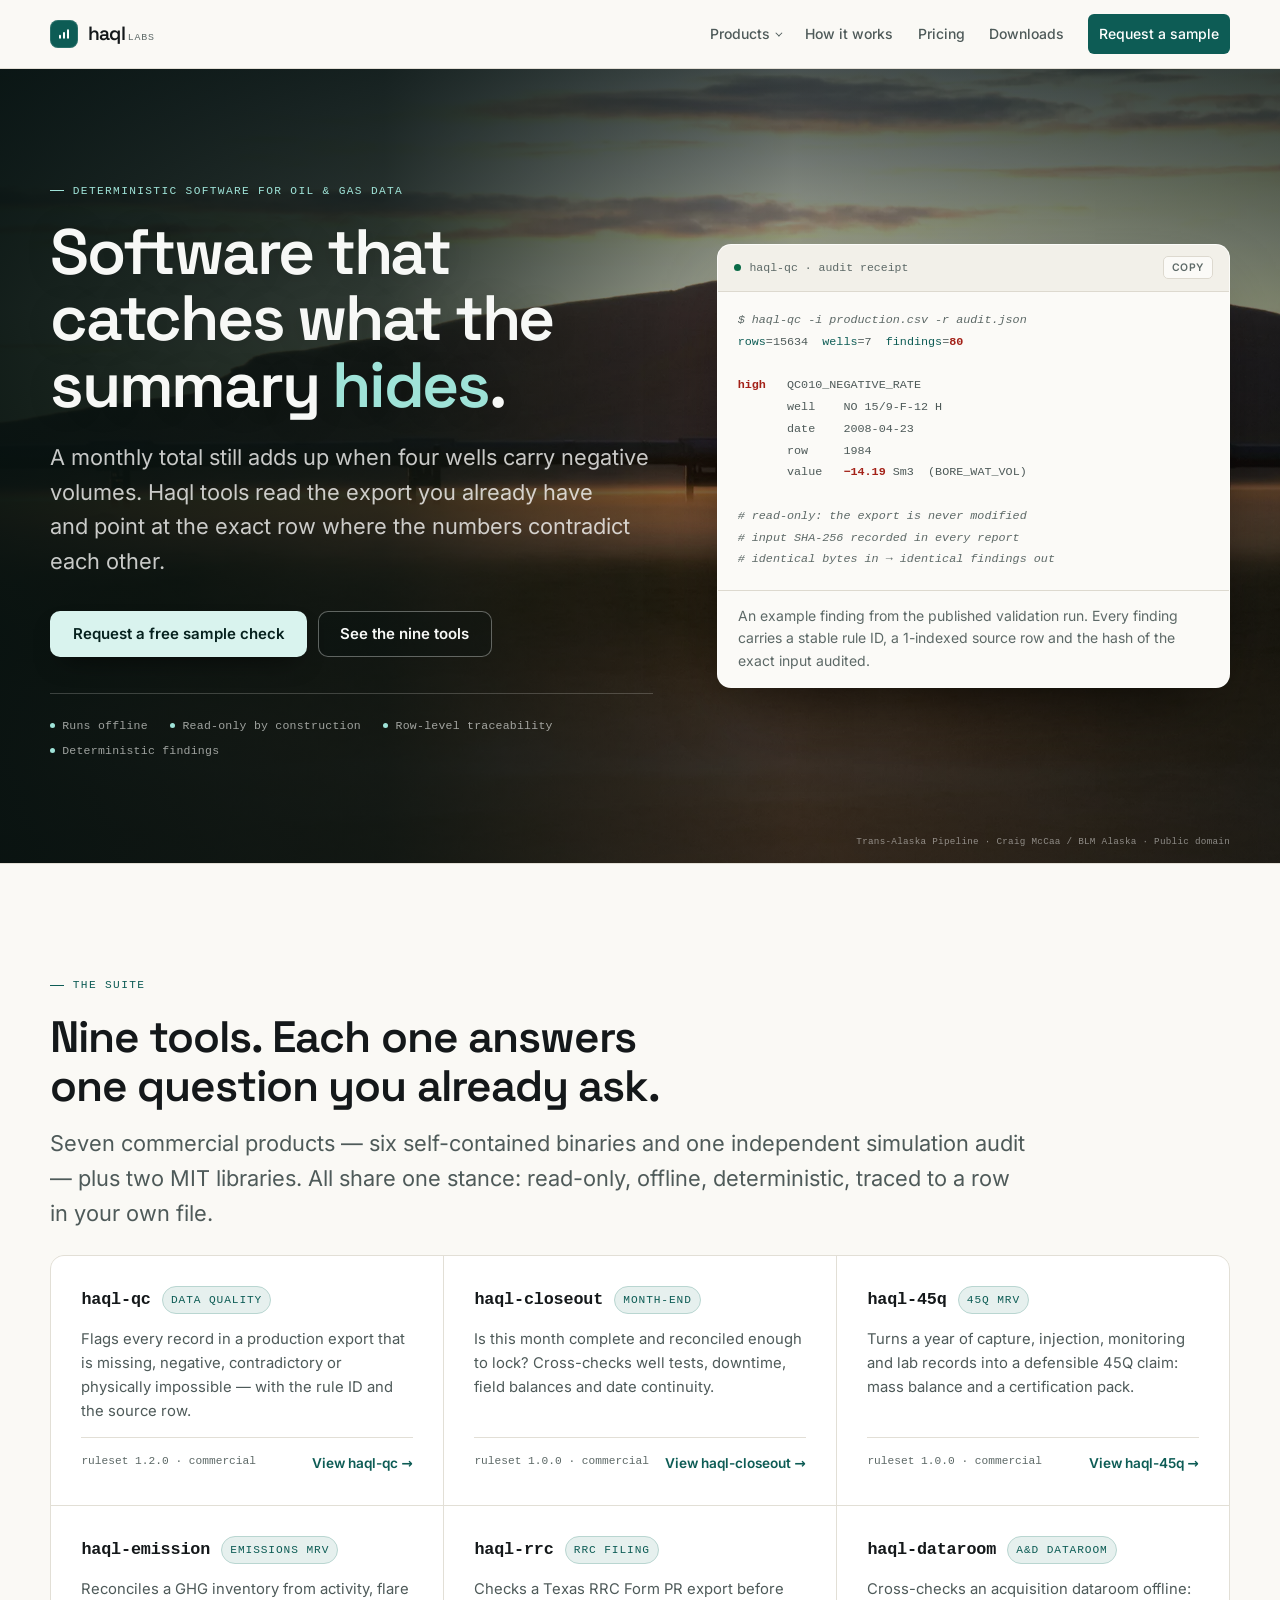
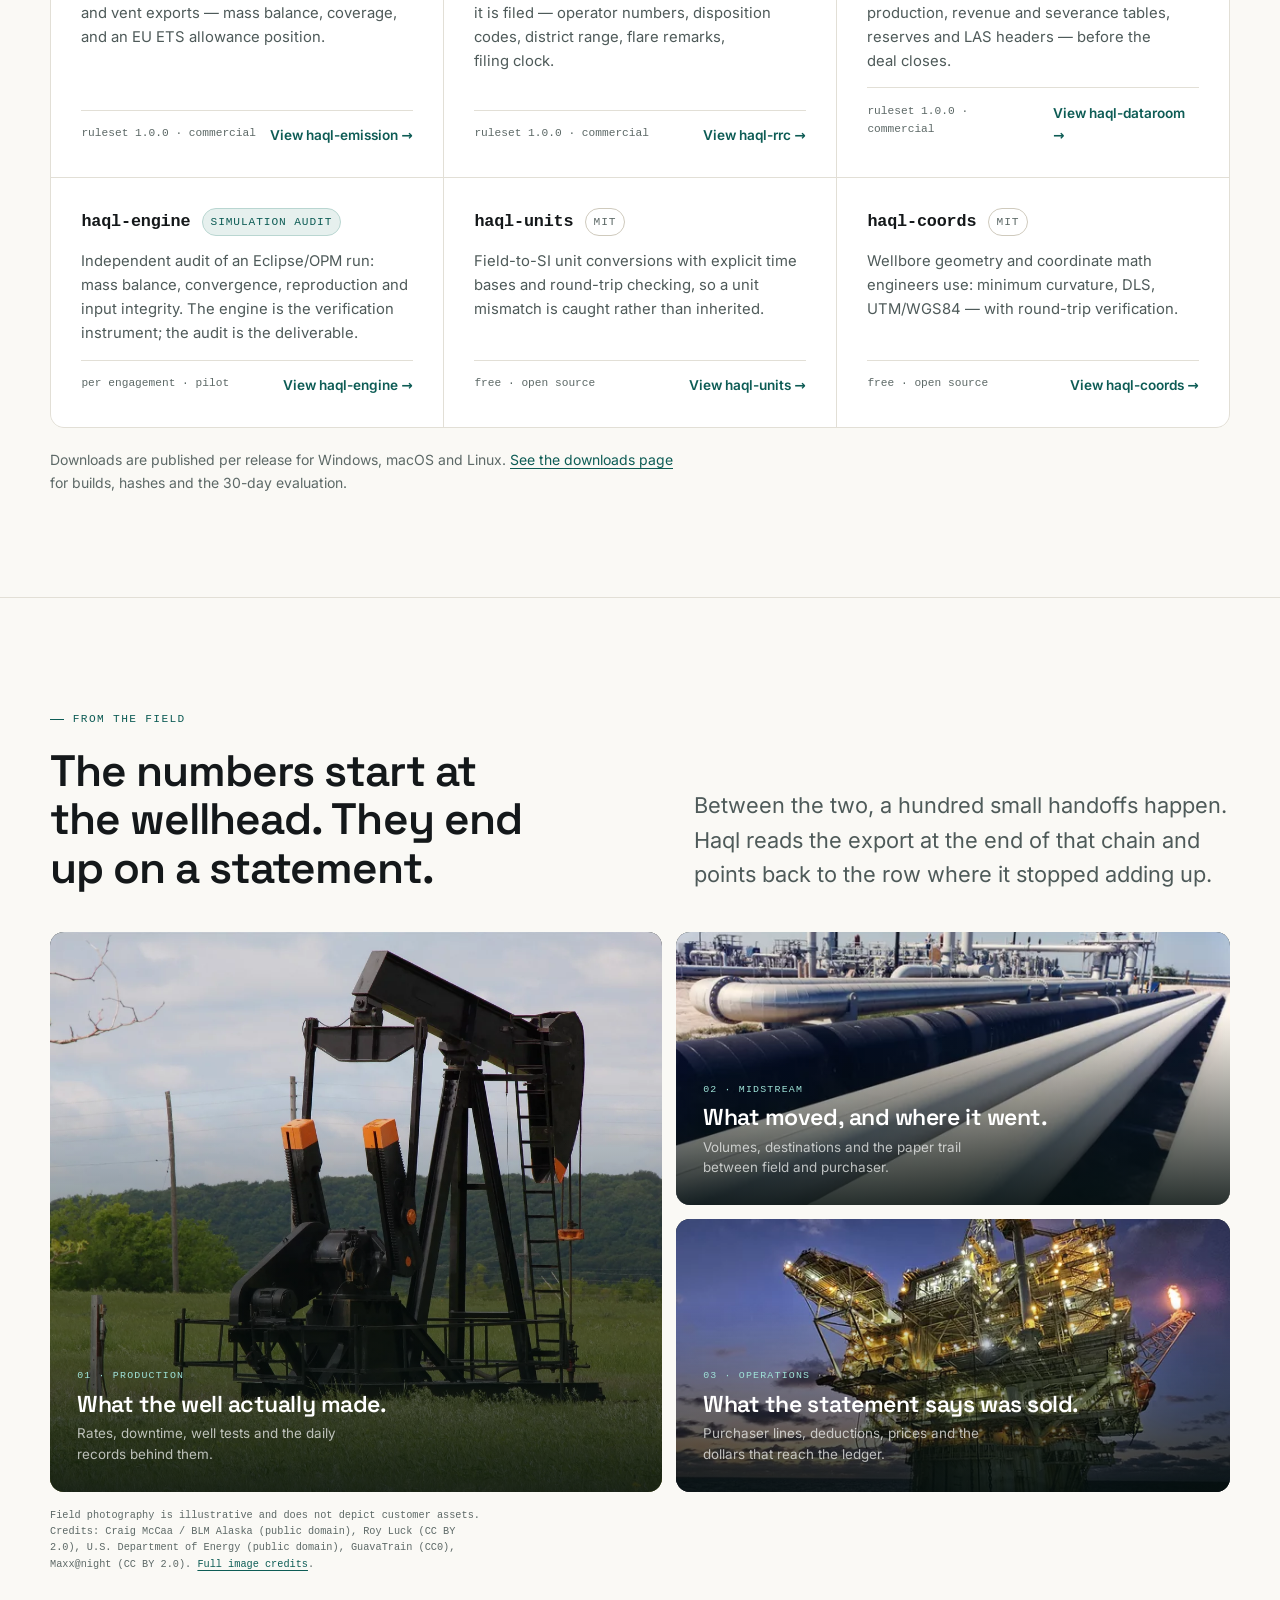
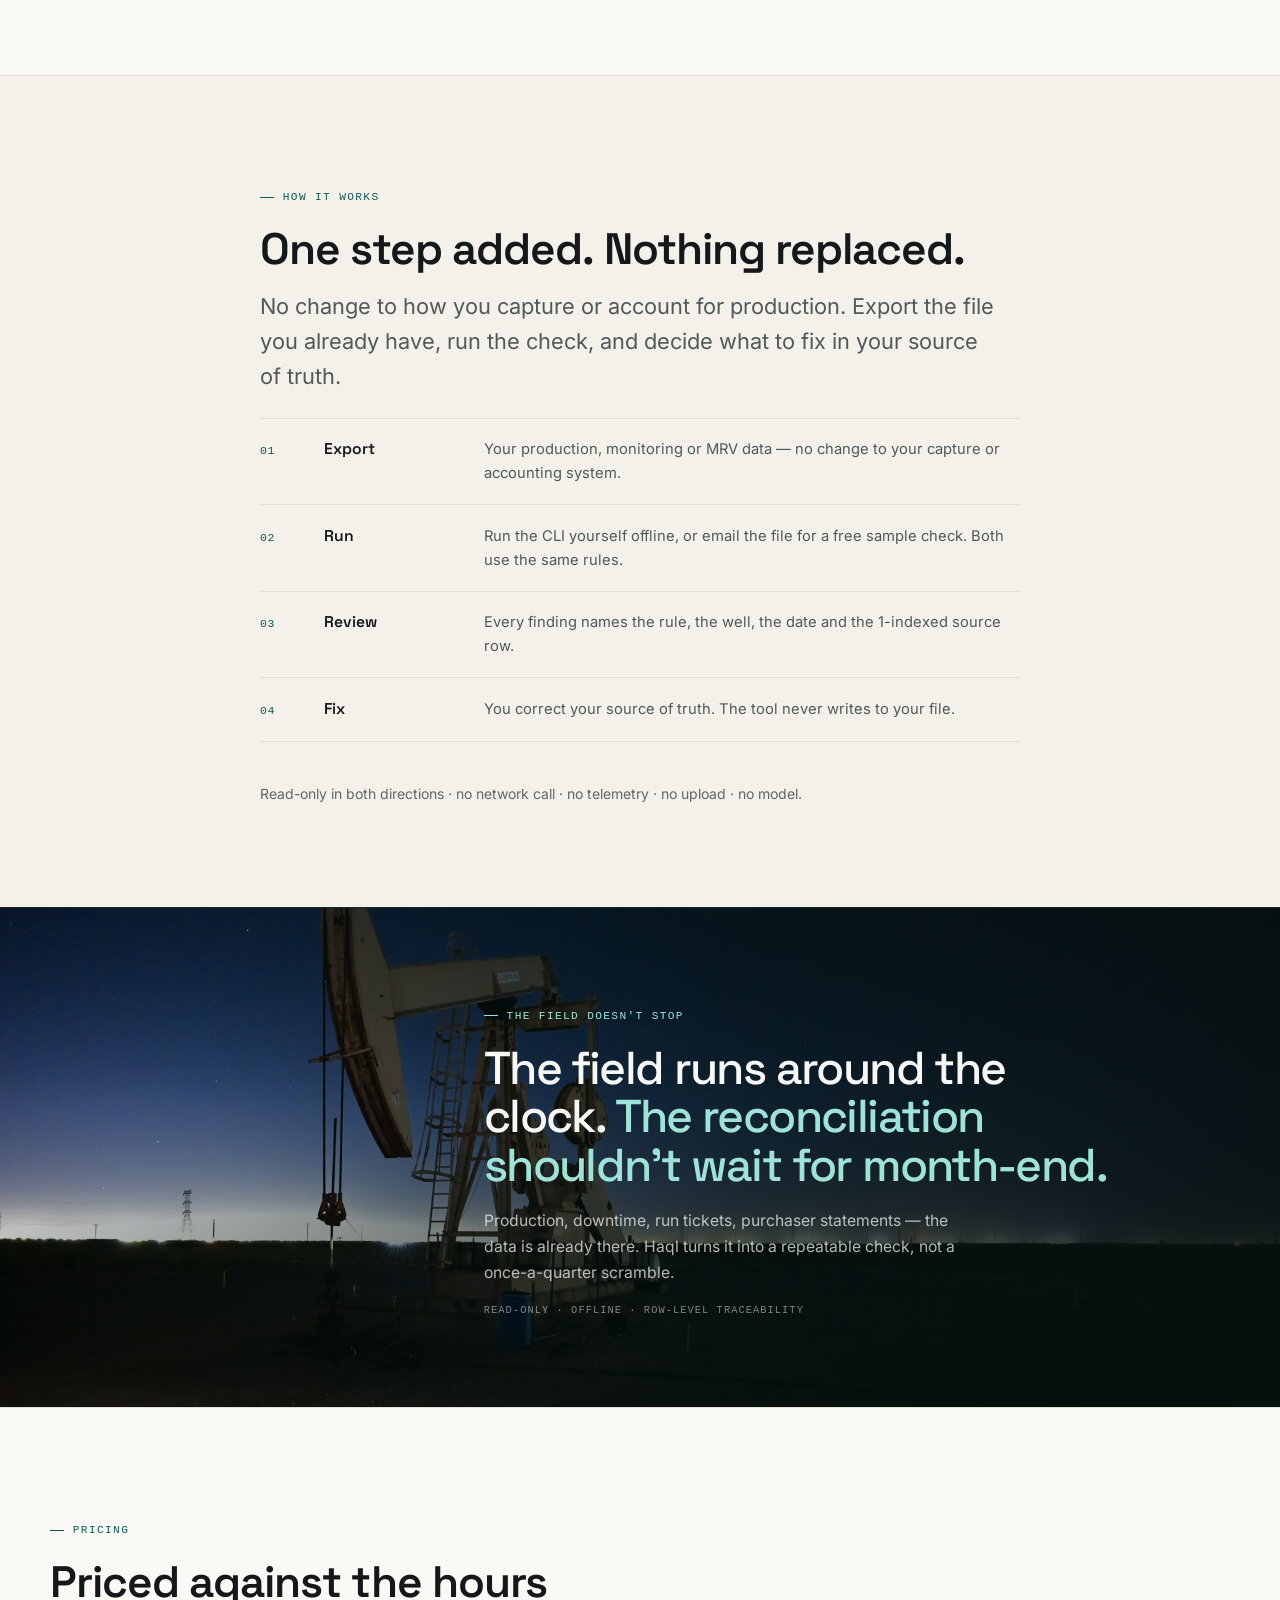
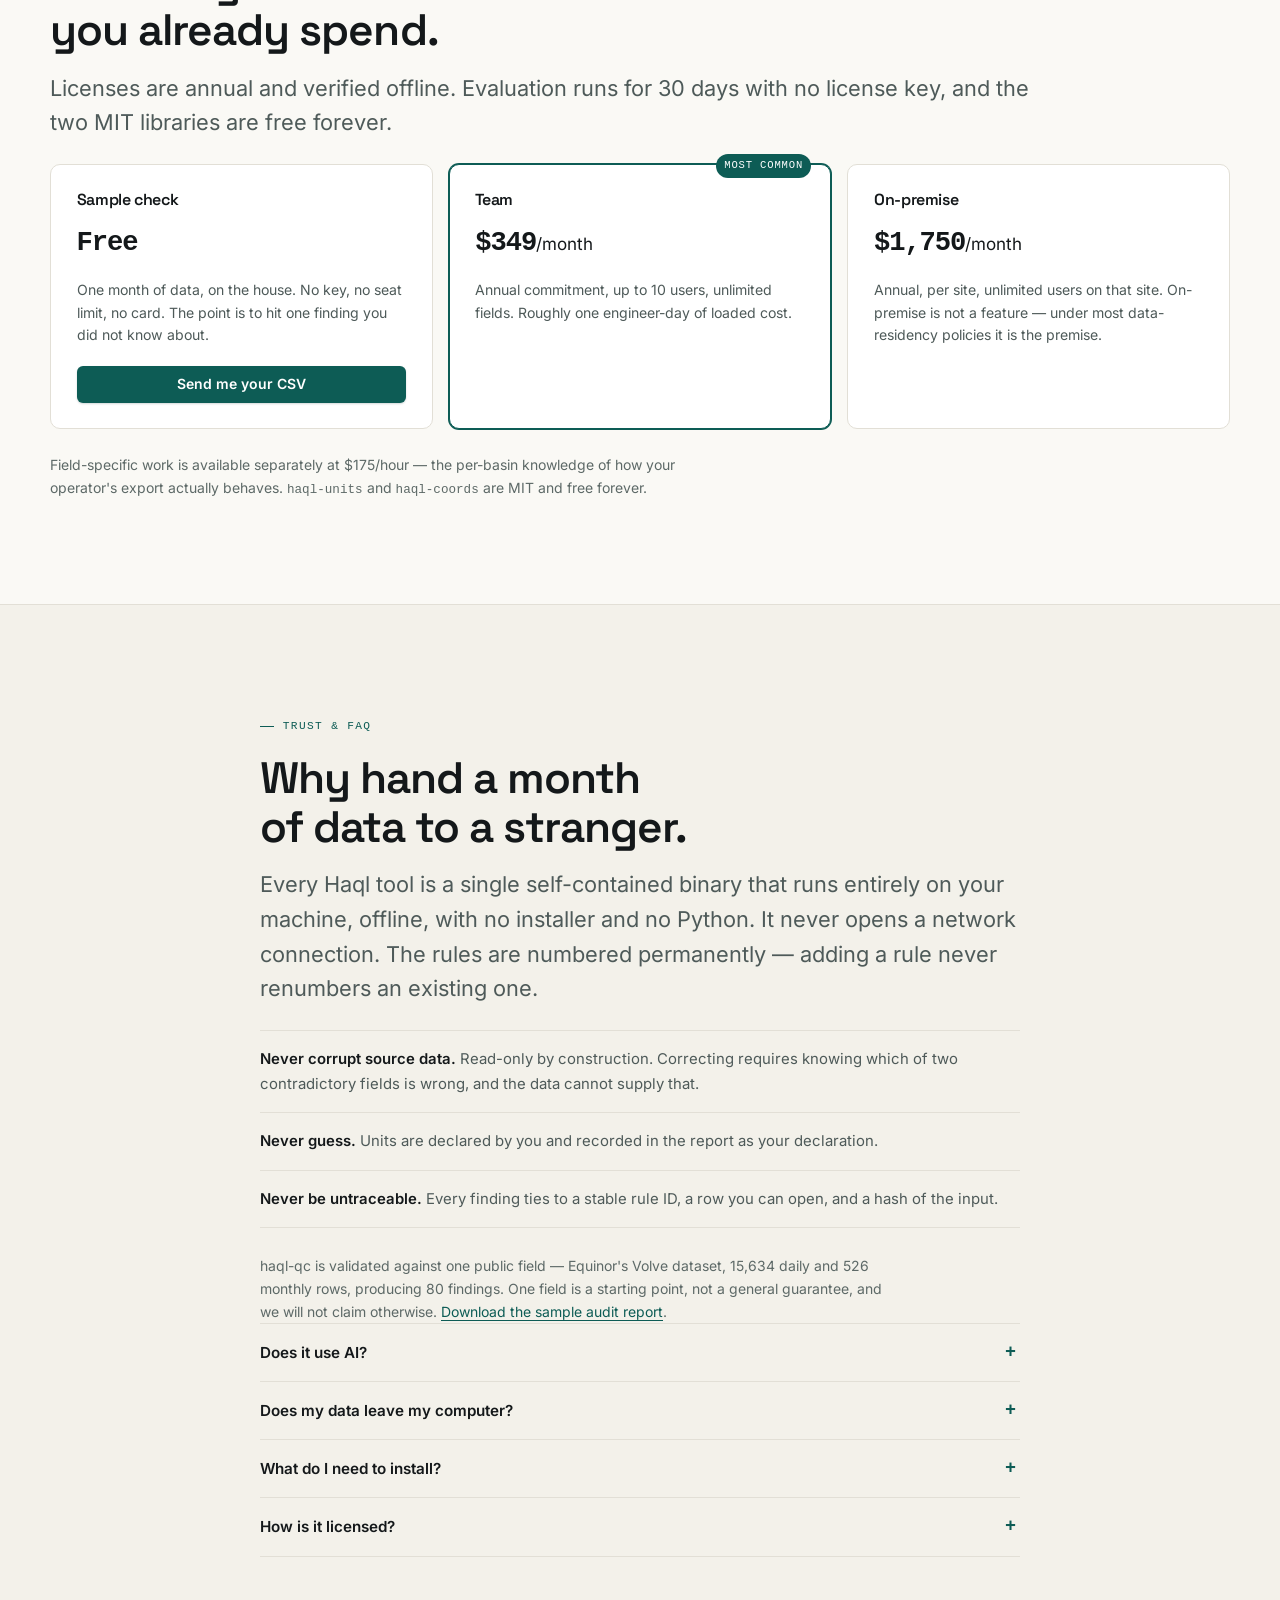
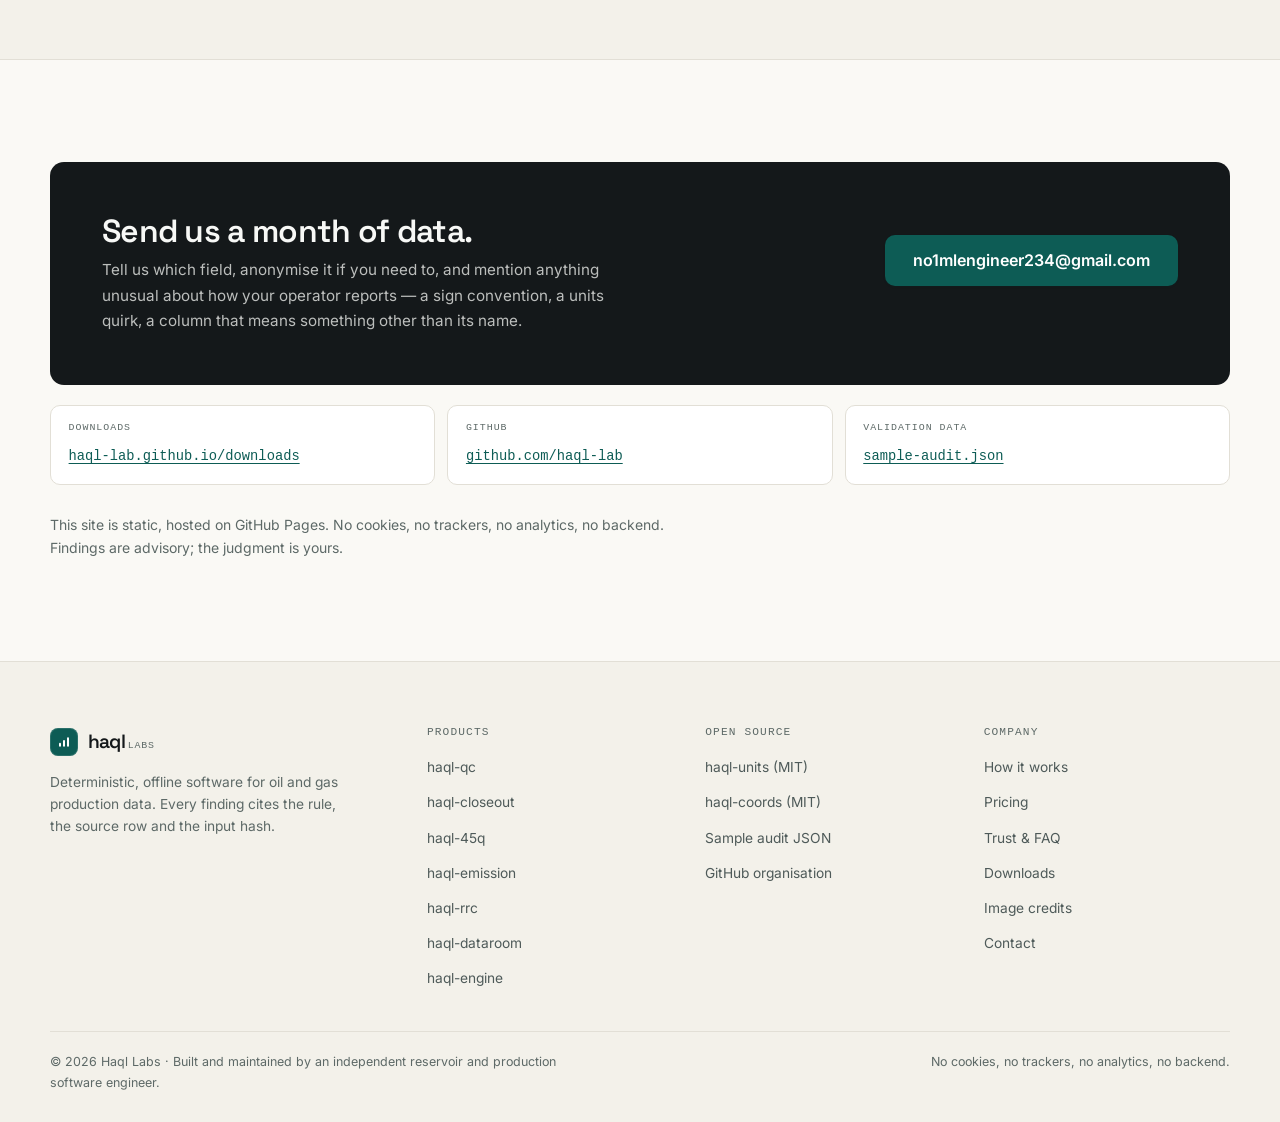
==== commit 72031f3e: "site: replace haql-rs with haql-engine simulation audit" ====
--- a/index.html
+++ b/index.html
@@ -65,7 +65,7 @@
           <a class="menu__item" href="haql-emission.html"><b>haql-emission</b><span>GHG &amp; EU ETS MRV</span></a>
           <a class="menu__item" href="haql-rrc.html"><b>haql-rrc</b><span>Texas RRC Form PR</span></a>
           <a class="menu__item" href="haql-dataroom.html"><b>haql-dataroom</b><span>A&amp;D dataroom QC</span></a>
-          <a class="menu__item" href="haql-rs.html"><b>haql-rs</b><span>Reservoir forecasting</span></a>
+          <a class="menu__item" href="haql-engine.html"><b>haql-engine</b><span>Simulation audit</span></a>
           <a class="menu__item" href="haql-units.html"><b>haql-units</b><span>Unit conversions · MIT</span></a>
           <a class="menu__item" href="haql-coords.html"><b>haql-coords</b><span>Wellbore math · MIT</span></a>
           <a class="menu__all" href="index.html#tools">All nine tools →</a>
@@ -132,7 +132,7 @@
   <div class="wrap">
     <p class="eyebrow">The suite</p>
     <h2>Nine tools. Each one answers one question you already ask.</h2>
-    <p class="lede lede--c">Seven commercial tools, sold as self-contained binaries. Two MIT libraries, free forever. All share one stance: read-only, offline, deterministic, traced to a row in your own file.</p>
+    <p class="lede lede--c">Seven commercial products — six self-contained binaries and one independent simulation audit — plus two MIT libraries. All share one stance: read-only, offline, deterministic, traced to a row in your own file.</p>
 
     <div class="suite">
       <article class="product">
@@ -172,9 +172,9 @@
       </article>
 
       <article class="product">
-        <div class="product__hd"><h3>haql-rs</h3><span class="pill">Simulation</span></div>
-        <p>Two-phase black-oil forecasts in ~35 seconds on a laptop, from your Eclipse deck. Measured accuracy published alongside the misses.</p>
-        <div class="product__meta"><span>per-engagement build</span><a class="product__link" href="haql-rs.html">View haql-rs</a></div>
+        <div class="product__hd"><h3>haql-engine</h3><span class="pill">Simulation audit</span></div>
+        <p>Independent audit of an Eclipse/OPM run: mass balance, convergence, reproduction and input integrity. The engine is the verification instrument; the audit is the deliverable.</p>
+        <div class="product__meta"><span>per engagement · pilot</span><a class="product__link" href="haql-engine.html">View haql-engine</a></div>
       </article>
 
       <article class="product">
@@ -375,7 +375,7 @@
           <li><a href="haql-emission.html">haql-emission</a></li>
           <li><a href="haql-rrc.html">haql-rrc</a></li>
           <li><a href="haql-dataroom.html">haql-dataroom</a></li>
-          <li><a href="haql-rs.html">haql-rs</a></li>
+          <li><a href="haql-engine.html">haql-engine</a></li>
         </ul>
       </div>
       <div class="ftr__col">
--- a/assets/css/style.css
+++ b/assets/css/style.css
@@ -2084,6 +2084,12 @@
   .hero__panel {
     box-shadow: none;
   }
+  /* Printing does not scroll, so the IntersectionObserver never reveals
+     below-the-fold content. Force it visible in the printed page. */
+  .js [data-reveal] {
+    opacity: 1 !important;
+    transform: none !important;
+  }
 }
 
 .mb-4 {
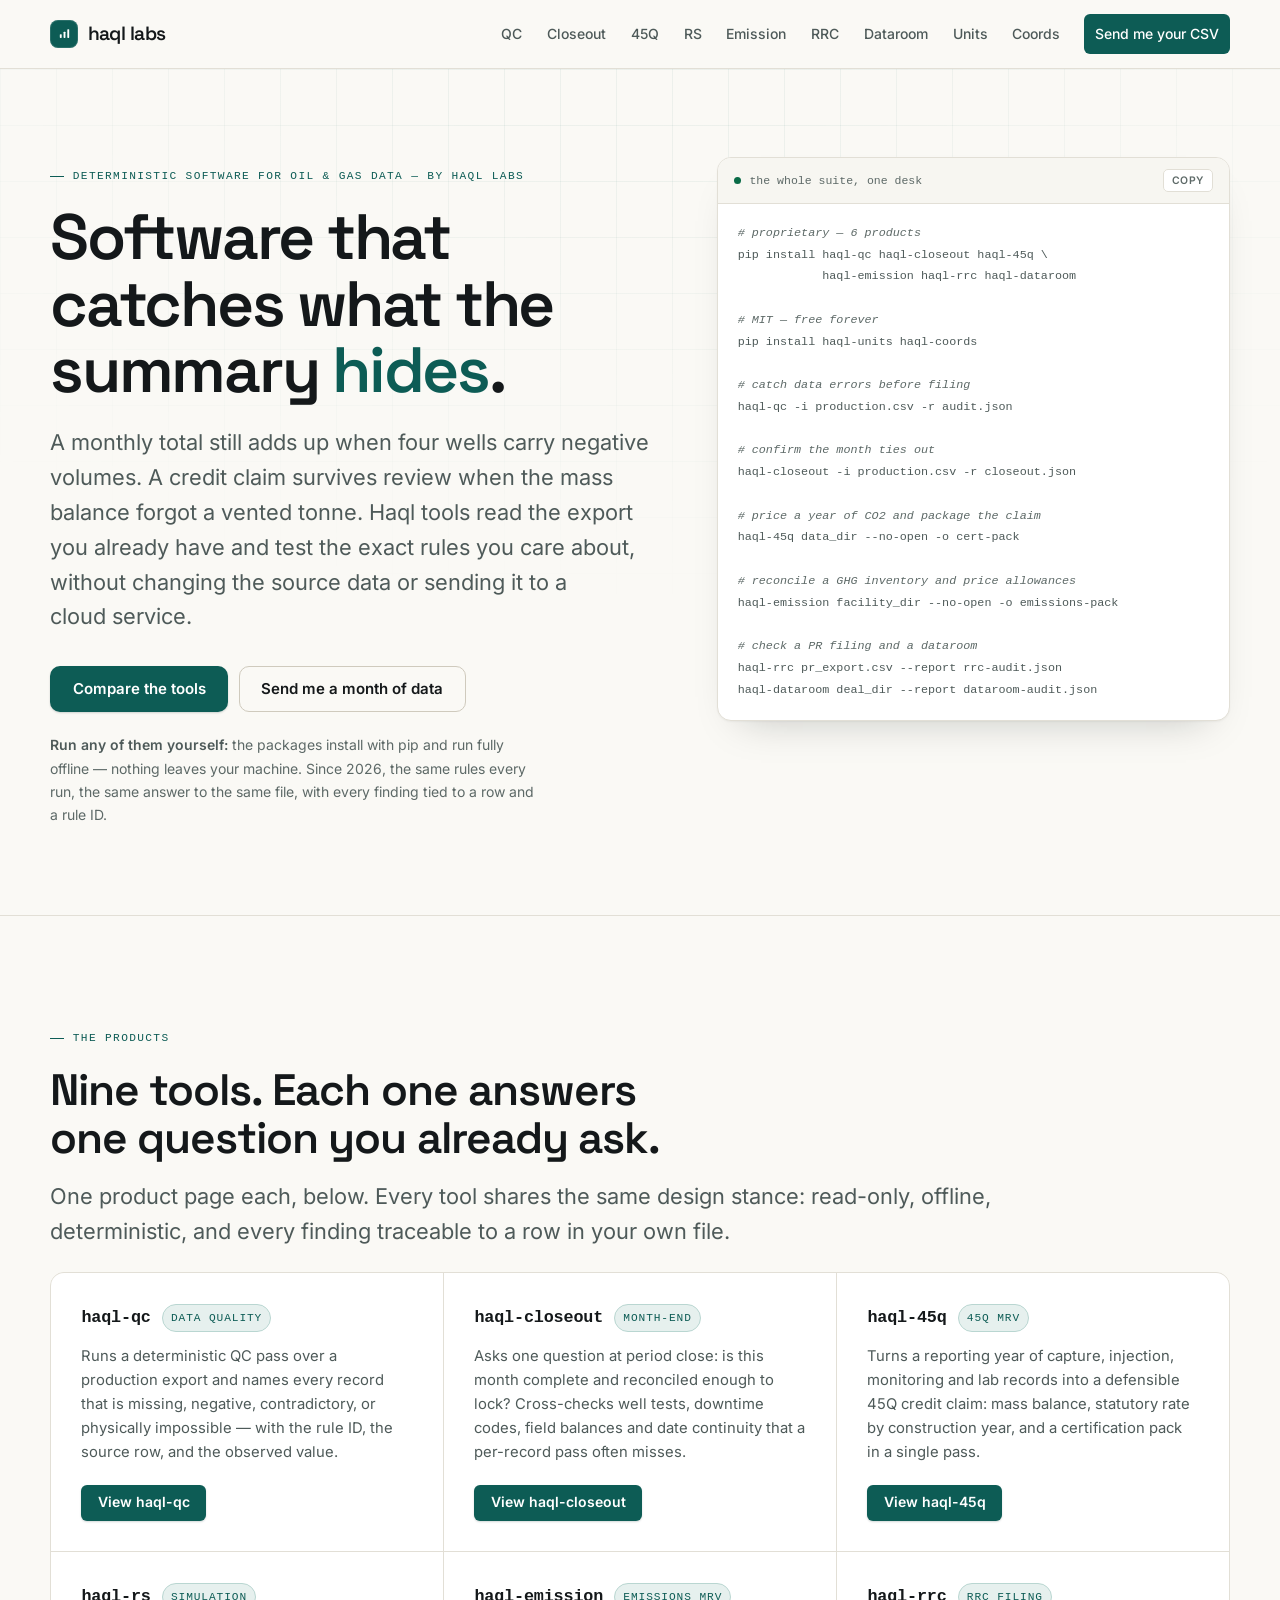
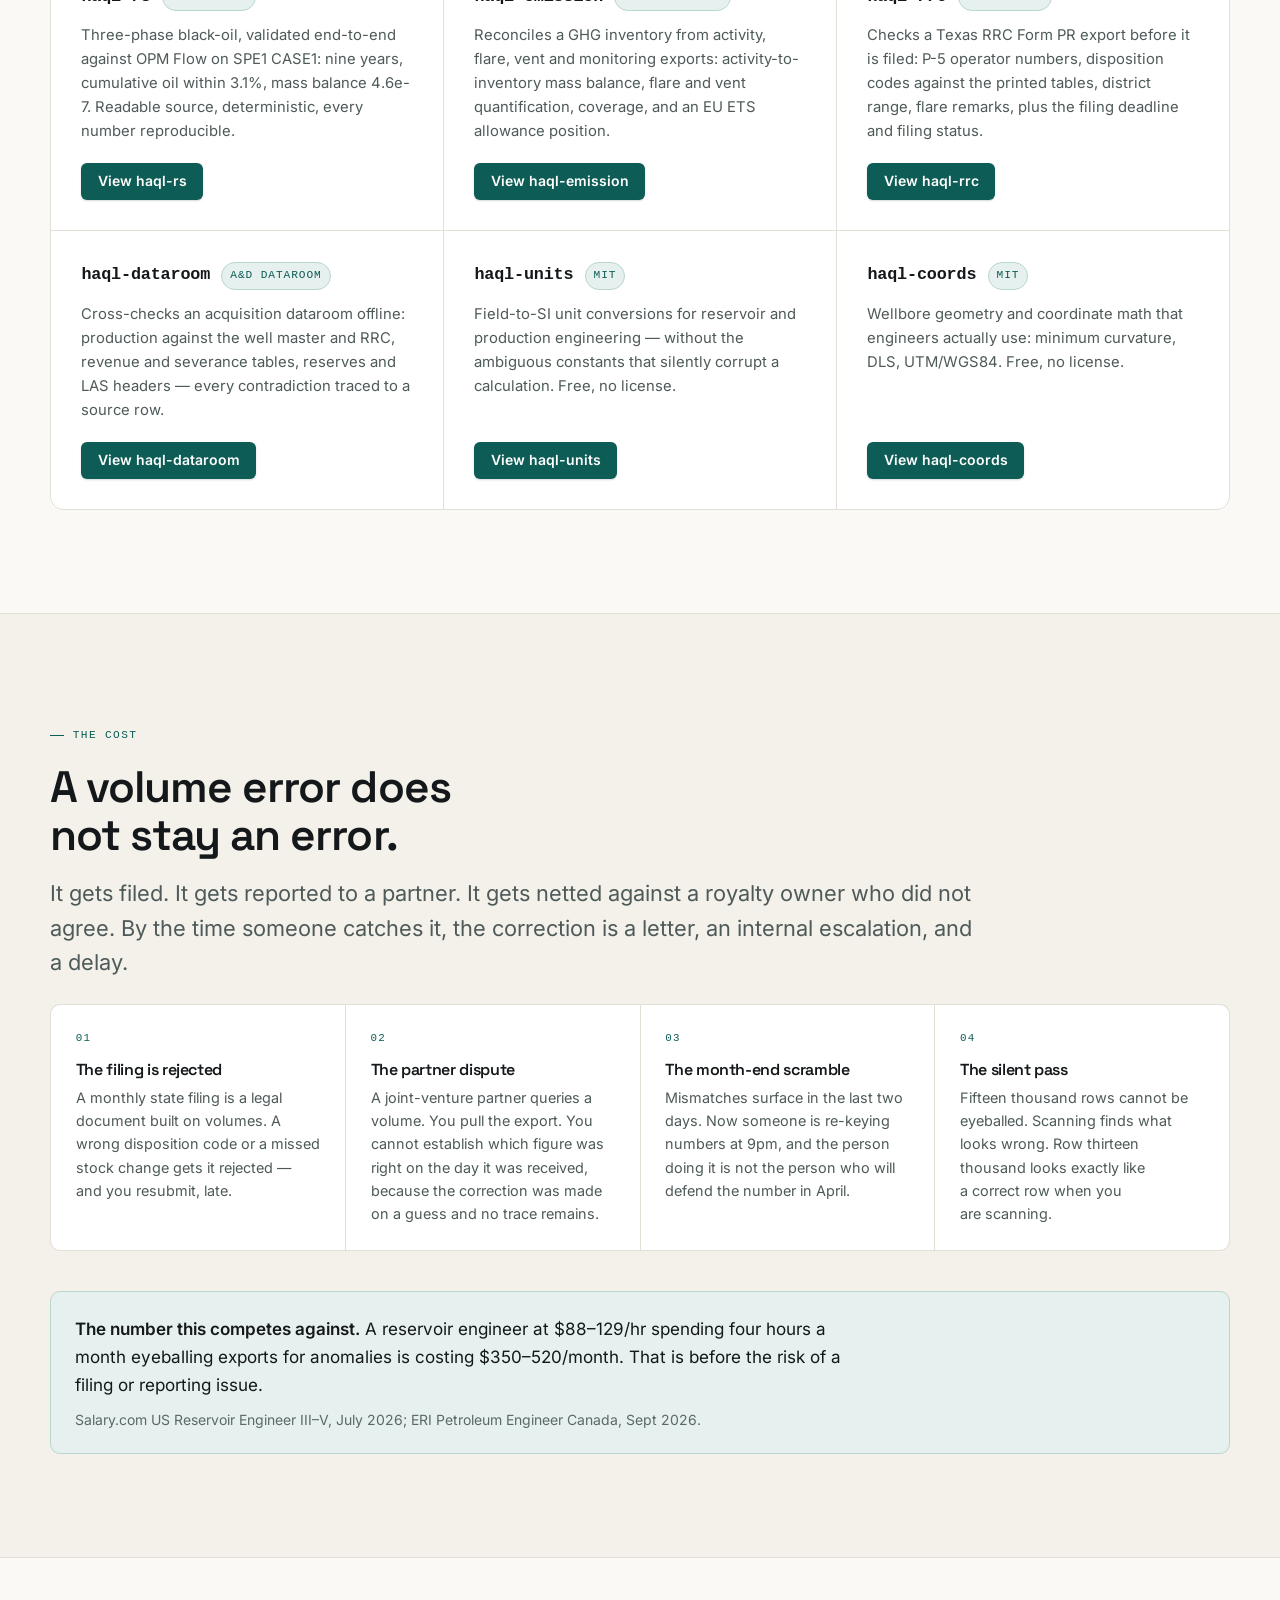
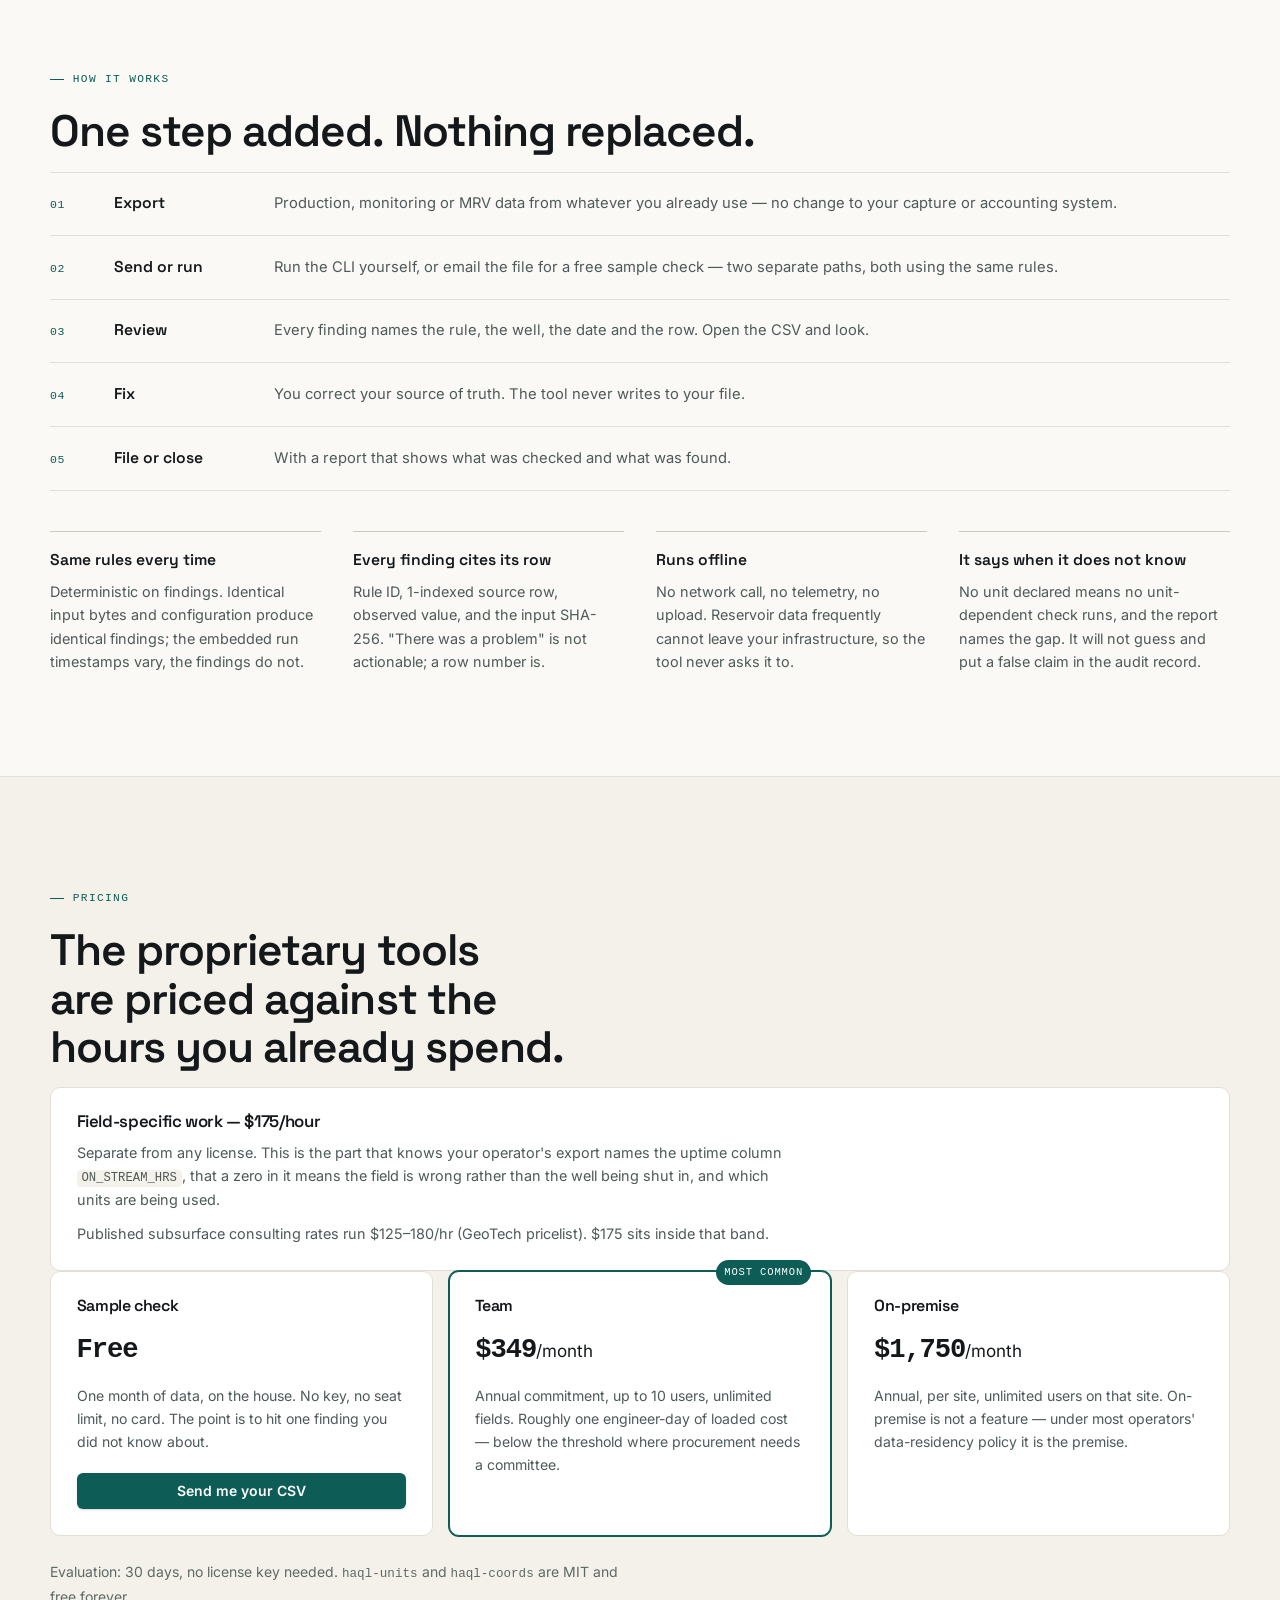
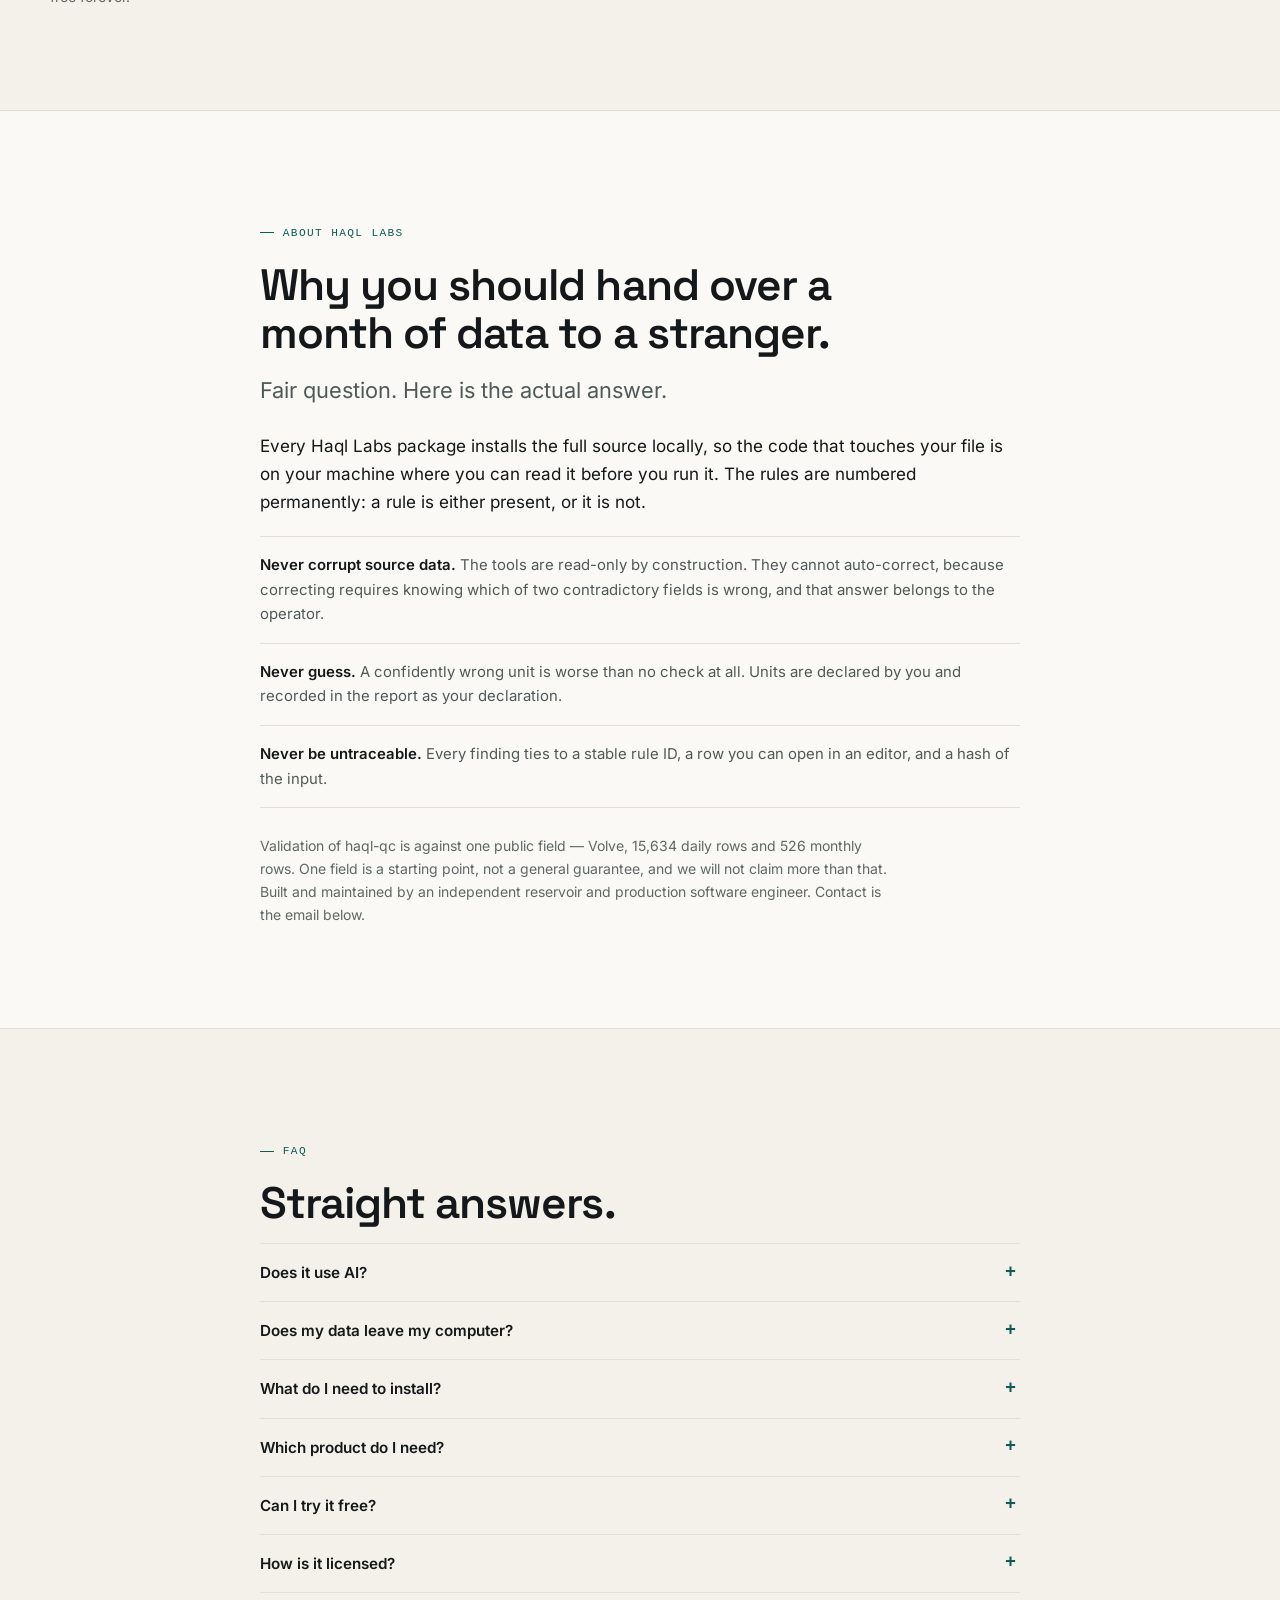
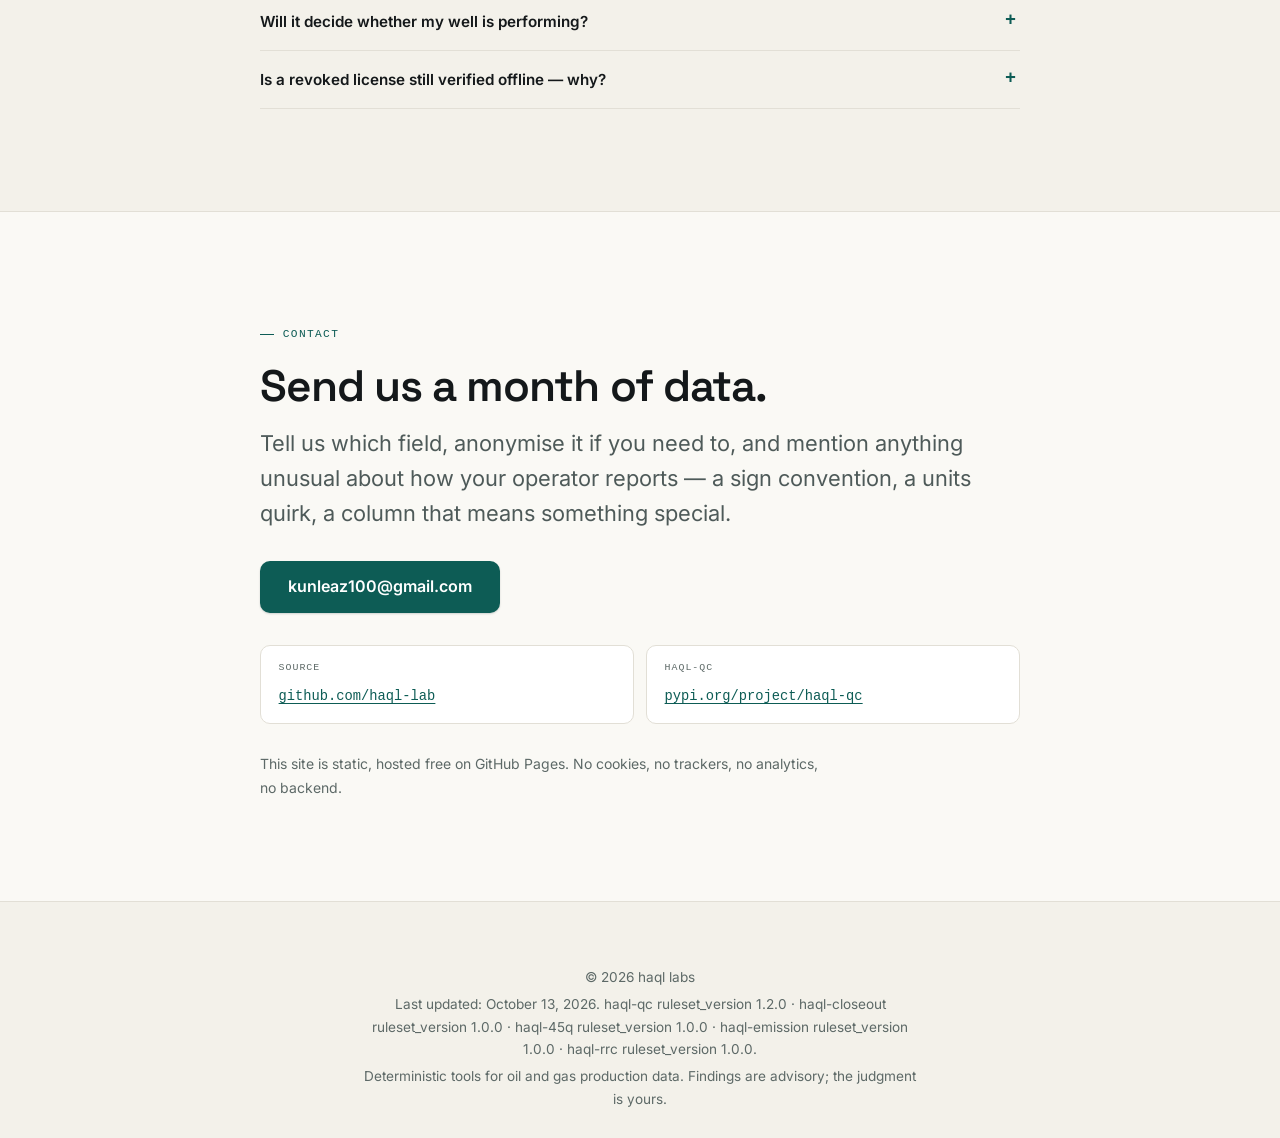
==== commit a73b1405: "rs: replace two-phase PINN page with the validated three-phase black-oil engine - haql-rs.html rewri" ====
--- a/index.html
+++ b/index.html
@@ -3,78 +3,41 @@
 <head>
 <meta charset="UTF-8">
 <meta name="viewport" content="width=device-width, initial-scale=1">
-<title>Haql Labs — Deterministic software for oil & gas data</title>
-<meta name="description" content="Offline, deterministic tools for oil and gas data: production QC, closeout, 45Q and emissions MRV, RRC filing QC, dataroom QC and forecasting.">
+<title>Haql Labs — Catch Errors Before You File | Deterministic Oil &amp; Gas Software</title>
+<meta name="description" content="Deterministic, offline software for oil and gas data: production QC, month-end closeout, 45Q carbon credit MRV, emissions/GHG inventory MRV, Texas RRC filing QC, A&D dataroom QC, units and coordinates. Offline, deterministic rules — no AI, no cloud uploads.">
 <link rel="canonical" href="https://haql-lab.github.io/">
 <meta property="og:type" content="website">
-<meta property="og:site_name" content="Haql Labs">
-<meta property="og:title" content="Haql Labs — Catch what the summary hides">
-<meta property="og:description" content="Deterministic, offline tools for oil and gas data. Every finding cites the rule, the source row and the input SHA-256.">
+<meta property="og:title" content="Haql Labs — Catch Errors Before You File">
+<meta property="og:description" content="Deterministic, offline tools for oil and gas data: production QC, closeout, 45Q, emissions MRV, RRC filing QC, A&D dataroom QC, units, coordinates. Every finding cites a row and rule ID.">
 <meta property="og:url" content="https://haql-lab.github.io/">
-<meta property="og:image" content="https://haql-lab.github.io/assets/img/og-cover.png">
-<meta property="og:image:width" content="1200">
-<meta property="og:image:height" content="630">
-<meta property="og:image:alt" content="Haql Labs — catch what the summary hides, over a sunset view of the Trans-Alaska Pipeline">
-<meta name="twitter:card" content="summary_large_image">
-<meta name="twitter:title" content="Haql Labs — Catch what the summary hides">
-<meta name="twitter:description" content="Deterministic, offline tools for oil and gas data. Every finding cites the rule, the source row and the input SHA-256.">
-<meta name="twitter:image" content="https://haql-lab.github.io/assets/img/og-cover.png">
-<meta name="twitter:image:alt" content="Haql Labs — catch what the summary hides, over a sunset view of the Trans-Alaska Pipeline">
-<meta name="theme-color" content="#faf9f5" media="(prefers-color-scheme: light)">
-<meta name="theme-color" content="#0c100f" media="(prefers-color-scheme: dark)">
-<link rel="icon" href="favicon.ico" sizes="32x32">
+<meta name="twitter:card" content="summary">
+<meta name="twitter:title" content="Haql Labs — Catch Errors Before You File">
+<meta name="twitter:description" content="Deterministic software for oil and gas data: production QC, closeout, 45Q, emissions MRV, RRC filing QC, A&D dataroom QC, units, coordinates. Offline, traceable, and transparent.">
+<meta name="theme-color" content="#0b0f14" media="(prefers-color-scheme: dark)">
+<meta name="theme-color" content="#ffffff" media="(prefers-color-scheme: light)">
 <link rel="icon" href="favicon.svg" type="image/svg+xml">
-<link rel="apple-touch-icon" href="assets/img/apple-touch-icon.png">
-<link rel="manifest" href="site.webmanifest">
-<link rel="preload" href="assets/fonts/inter-latin-var.woff2" as="font" type="font/woff2" crossorigin>
-<link rel="preload" href="assets/fonts/space-grotesk-latin-var.woff2" as="font" type="font/woff2" crossorigin>
-<link rel="preload" as="image" href="assets/img/field/pipeline-2000.webp" type="image/webp" imagesrcset="assets/img/field/pipeline-1000.webp 1000w, assets/img/field/pipeline-2000.webp 2000w" imagesizes="100vw" fetchpriority="high">
 <link rel="stylesheet" href="assets/css/style.css">
-<script type="application/ld+json">
-{
-  "@context": "https://schema.org",
-  "@type": "Organization",
-  "name": "Haql Labs",
-  "url": "https://haql-lab.github.io/",
-  "logo": "https://haql-lab.github.io/assets/img/icon-512.png",
-  "email": "no1mlengineer234@gmail.com",
-  "description": "Haql Labs builds deterministic, offline software for oil and gas production data: production QC, month-end closeout, 45Q and emissions MRV, Texas RRC filing QC, A&D dataroom QC and reservoir forecasting.",
-  "sameAs": ["https://github.com/haql-lab"]
-}
-</script>
 </head>
 <body>
 <a class="skip" href="#main">Skip to content</a>
 
 <header class="hdr">
   <div class="wrap hdr__in">
-    <a class="brand" href="index.html" aria-label="Haql Labs — home">
-      <span class="brand__mark" aria-hidden="true"><svg viewBox="0 0 24 24" width="16" height="16" fill="currentColor"><rect x="4.5" y="13" width="3" height="6" rx="1.5"/><rect x="10.5" y="9" width="3" height="10" rx="1.5"/><rect x="16.5" y="5" width="3" height="14" rx="1.5"/></svg></span>
-      <span class="brand__word">haql<span class="brand__lab">Labs</span></span>
-    </a>
-    <button class="burger" type="button" aria-expanded="false" aria-controls="nav" aria-label="Open menu">
+    <a class="logo" href="index.html"><span class="logo__mar" aria-hidden="true"><svg viewBox="0 0 24 24" width="15" height="15" fill="currentColor"><rect x="4.5" y="13" width="3" height="6" rx="1"/><rect x="10.5" y="9" width="3" height="10" rx="1"/><rect x="16.5" y="5" width="3" height="14" rx="1"/></svg></span>haql labs</a>
+    <button class="burger" aria-expanded="false" aria-controls="nav" aria-label="Open menu">
       <span></span><span></span><span></span>
     </button>
     <nav class="nav" id="nav" aria-label="Main">
-      <details class="menu">
-        <summary>Products</summary>
-        <div class="menu__panel">
-          <a class="menu__item" href="haql-qc.html"><b>haql-qc</b><span>Production data quality</span></a>
-          <a class="menu__item" href="haql-closeout.html"><b>haql-closeout</b><span>Month-end closeout</span></a>
-          <a class="menu__item" href="haql-45q.html"><b>haql-45q</b><span>45Q credit claims</span></a>
-          <a class="menu__item" href="haql-emission.html"><b>haql-emission</b><span>GHG &amp; EU ETS MRV</span></a>
-          <a class="menu__item" href="haql-rrc.html"><b>haql-rrc</b><span>Texas RRC Form PR</span></a>
-          <a class="menu__item" href="haql-dataroom.html"><b>haql-dataroom</b><span>A&amp;D dataroom QC</span></a>
-          <a class="menu__item" href="haql-engine.html"><b>haql-engine</b><span>Simulation audit</span></a>
-          <a class="menu__item" href="haql-units.html"><b>haql-units</b><span>Unit conversions · MIT</span></a>
-          <a class="menu__item" href="haql-coords.html"><b>haql-coords</b><span>Wellbore math · MIT</span></a>
-          <a class="menu__all" href="index.html#tools">All nine tools →</a>
-        </div>
-      </details>
-      <a href="index.html#how">How it works</a>
-      <a href="index.html#pricing">Pricing</a>
-      <a href="downloads.html">Downloads</a>
-      <a class="nav__cta" href="mailto:no1mlengineer234@gmail.com?subject=Free%20sample%20check%20request">Request a sample</a>
+      <a href="haql-qc.html">QC</a>
+      <a href="haql-closeout.html">Closeout</a>
+      <a href="haql-45q.html">45Q</a>
+      <a href="haql-rs.html">RS</a>
+      <a href="haql-emission.html">Emission</a>
+      <a href="haql-rrc.html">RRC</a>
+      <a href="haql-dataroom.html">Dataroom</a>
+      <a href="haql-units.html">Units</a>
+      <a href="haql-coords.html">Coords</a>
+      <a class="nav__cta" href="mailto:kunleaz100@gmail.com?subject=Free%20sample%20check%20request">Send me your CSV</a>
     </nav>
   </div>
 </header>
@@ -82,330 +45,286 @@
 <main id="main">
 
 <!-- ============ HERO ============ -->
-<section class="hero hero--field" id="top">
-  <div class="hero__media" aria-hidden="true">
-    <picture>
-      <source type="image/webp" srcset="assets/img/field/pipeline-1000.webp 1000w, assets/img/field/pipeline-2000.webp 2000w" sizes="100vw">
-      <img src="assets/img/field/pipeline-2000.jpg" srcset="assets/img/field/pipeline-1000.jpg 1000w, assets/img/field/pipeline-2000.jpg 2000w" sizes="100vw" alt="" width="2000" height="1100" fetchpriority="high" decoding="async">
-    </picture>
-  </div>
-  <div class="hero__veil" aria-hidden="true"></div>
+<section class="hero" id="top">
   <div class="wrap hero__in">
     <div class="hero__copy">
-      <p class="eyebrow">Deterministic software for oil &amp; gas data</p>
+      <p class="eyebrow">Deterministic software for oil &amp; gas data — by Haql Labs</p>
       <h1>Software that catches what the summary <em>hides</em>.</h1>
-      <p class="lede">A monthly total still adds up when four wells carry negative volumes. Haql tools read the export you already have and point at the exact row where the numbers contradict each other.</p>
+      <p class="lede">A monthly total still adds up when four wells carry negative volumes. A credit claim survives review when the mass balance forgot a vented tonne. Haql tools read the export you already have and test the exact rules you care about, without changing the source data or sending it to a cloud service.</p>
       <div class="cta">
-        <a class="btn btn--p" href="mailto:no1mlengineer234@gmail.com?subject=Free%20sample%20check%20request">Request a free sample check</a>
-        <a class="btn btn--s" href="#tools">See the nine tools</a>
+        <a class="btn btn--p" href="#tools">Compare the tools</a>
+        <a class="btn btn--s" href="mailto:kunleaz100@gmail.com?subject=Free%20sample%20check%20request">Send me a month of data</a>
       </div>
-      <ul class="proof">
-        <li>Runs offline</li>
-        <li>Read-only by construction</li>
-        <li>Row-level traceability</li>
-        <li>Deterministic findings</li>
-      </ul>
+      <p class="reassure"><b>Run any of them yourself:</b> the packages install with pip and run fully offline — nothing leaves your machine. Since 2026, the same rules every run, the same answer to the same file, with every finding tied to a row and a rule ID.</p>
     </div>
 
     <div class="hero__panel">
-      <div class="panel__bar"><span class="dot"></span>haql-qc · audit receipt</div>
-      <pre class="panel__body" tabindex="0" aria-label="Example report output"><span class="c">$ haql-qc -i production.csv -r audit.json</span>
-<span class="k">rows</span>=15634  <span class="k">wells</span>=7  <span class="k">findings</span>=<span class="w">80</span>
-
-<span class="r">high</span>   QC010_NEGATIVE_RATE
-       well    NO 15/9-F-12 H
-       date    2008-04-23
-       row     1984
-       value   <span class="r">−14.19</span> Sm3  (BORE_WAT_VOL)
-
-<span class="c"># read-only: the export is never modified</span>
-<span class="c"># input SHA-256 recorded in every report</span>
-<span class="c"># identical bytes in → identical findings out</span></pre>
-      <p class="panel__cap">An example finding from the published validation run. Every finding carries a stable rule ID, a 1-indexed source row and the hash of the exact input audited.</p>
-    </div>
-  </div>
-  <p class="hero__credit">Trans-Alaska Pipeline · Craig McCaa / BLM Alaska · Public domain</p>
+      <div class="panel__bar"><span class="dot"></span>the whole suite, one desk</div>
+      <pre class="panel__body"><span class="c"># proprietary — 6 products</span>
+pip install haql-qc haql-closeout haql-45q \
+            haql-emission haql-rrc haql-dataroom
+
+<span class="c"># MIT — free forever</span>
+pip install haql-units haql-coords
+
+<span class="c"># catch data errors before filing</span>
+haql-qc -i production.csv -r audit.json
+
+<span class="c"># confirm the month ties out</span>
+haql-closeout -i production.csv -r closeout.json
+
+<span class="c"># price a year of CO2 and package the claim</span>
+haql-45q data_dir --no-open -o cert-pack
+
+<span class="c"># reconcile a GHG inventory and price allowances</span>
+haql-emission facility_dir --no-open -o emissions-pack
+
+<span class="c"># check a PR filing and a dataroom</span>
+haql-rrc pr_export.csv --report rrc-audit.json
+haql-dataroom deal_dir --report dataroom-audit.json</pre>
+    </div>
+  </div>
 </section>
 
 <!-- ============ TOOLS ============ -->
 <section class="sec" id="tools">
   <div class="wrap">
-    <p class="eyebrow">The suite</p>
+    <p class="eyebrow">The products</p>
     <h2>Nine tools. Each one answers one question you already ask.</h2>
-    <p class="lede lede--c">Seven commercial products — six self-contained binaries and one independent simulation audit — plus two MIT libraries. All share one stance: read-only, offline, deterministic, traced to a row in your own file.</p>
-
-    <div class="suite">
-      <article class="product">
-        <div class="product__hd"><h3>haql-qc</h3><span class="pill">Data quality</span></div>
-        <p>Flags every record in a production export that is missing, negative, contradictory or physically impossible — with the rule ID and the source row.</p>
-        <div class="product__meta"><span>ruleset 1.2.0 · commercial</span><a class="product__link" href="haql-qc.html">View haql-qc</a></div>
-      </article>
-
-      <article class="product">
-        <div class="product__hd"><h3>haql-closeout</h3><span class="pill">Month-end</span></div>
-        <p>Is this month complete and reconciled enough to lock? Cross-checks well tests, downtime, field balances and date continuity.</p>
-        <div class="product__meta"><span>ruleset 1.0.0 · commercial</span><a class="product__link" href="haql-closeout.html">View haql-closeout</a></div>
-      </article>
-
-      <article class="product">
-        <div class="product__hd"><h3>haql-45q</h3><span class="pill">45Q MRV</span></div>
-        <p>Turns a year of capture, injection, monitoring and lab records into a defensible 45Q claim: mass balance and a certification pack.</p>
-        <div class="product__meta"><span>ruleset 1.0.0 · commercial</span><a class="product__link" href="haql-45q.html">View haql-45q</a></div>
-      </article>
-
-      <article class="product">
-        <div class="product__hd"><h3>haql-emission</h3><span class="pill">Emissions MRV</span></div>
-        <p>Reconciles a GHG inventory from activity, flare and vent exports — mass balance, coverage, and an EU ETS allowance position.</p>
-        <div class="product__meta"><span>ruleset 1.0.0 · commercial</span><a class="product__link" href="haql-emission.html">View haql-emission</a></div>
-      </article>
-
-      <article class="product">
-        <div class="product__hd"><h3>haql-rrc</h3><span class="pill">RRC filing</span></div>
-        <p>Checks a Texas RRC Form PR export before it is filed — operator numbers, disposition codes, district range, flare remarks, filing clock.</p>
-        <div class="product__meta"><span>ruleset 1.0.0 · commercial</span><a class="product__link" href="haql-rrc.html">View haql-rrc</a></div>
-      </article>
-
-      <article class="product">
-        <div class="product__hd"><h3>haql-dataroom</h3><span class="pill">A&amp;D dataroom</span></div>
-        <p>Cross-checks an acquisition dataroom offline: production, revenue and severance tables, reserves and LAS headers — before the deal closes.</p>
-        <div class="product__meta"><span>ruleset 1.0.0 · commercial</span><a class="product__link" href="haql-dataroom.html">View haql-dataroom</a></div>
-      </article>
-
-      <article class="product">
-        <div class="product__hd"><h3>haql-engine</h3><span class="pill">Simulation audit</span></div>
-        <p>Independent audit of an Eclipse/OPM run: mass balance, convergence, reproduction and input integrity. The engine is the verification instrument; the audit is the deliverable.</p>
-        <div class="product__meta"><span>per engagement · pilot</span><a class="product__link" href="haql-engine.html">View haql-engine</a></div>
-      </article>
-
-      <article class="product">
-        <div class="product__hd"><h3>haql-units</h3><span class="pill pill--open">MIT</span></div>
-        <p>Field-to-SI unit conversions with explicit time bases and round-trip checking, so a unit mismatch is caught rather than inherited.</p>
-        <div class="product__meta"><span>free · open source</span><a class="product__link" href="haql-units.html">View haql-units</a></div>
-      </article>
-
-      <article class="product">
-        <div class="product__hd"><h3>haql-coords</h3><span class="pill pill--open">MIT</span></div>
-        <p>Wellbore geometry and coordinate math engineers use: minimum curvature, DLS, UTM/WGS84 — with round-trip verification.</p>
-        <div class="product__meta"><span>free · open source</span><a class="product__link" href="haql-coords.html">View haql-coords</a></div>
-      </article>
-    </div>
-
-    <p class="fine mt-4">Downloads are published per release for Windows, macOS and Linux. <a href="downloads.html">See the downloads page</a> for builds, hashes and the 30-day evaluation.</p>
-  </div>
-</section>
-
-<!-- ============ FROM THE FIELD ============ -->
-<section class="sec field" id="field">
+    <p class="lede lede--c">One product page each, below. Every tool shares the same design stance: read-only, offline, deterministic, and every finding traceable to a row in your own file.</p>
+
+    <div class="tools">
+      <article class="tool">
+        <div class="tool__hd">
+          <h3>haql-qc</h3>
+          <span class="pill">Data quality</span>
+        </div>
+        <p>Runs a deterministic QC pass over a production export and names every record that is missing, negative, contradictory, or physically impossible — with the rule ID, the source row, and the observed value.</p>
+        <a class="btn btn--p btn--sm" href="haql-qc.html">View haql-qc</a>
+      </article>
+
+      <article class="tool">
+        <div class="tool__hd">
+          <h3>haql-closeout</h3>
+          <span class="pill">Month-end</span>
+        </div>
+        <p>Asks one question at period close: is this month complete and reconciled enough to lock? Cross-checks well tests, downtime codes, field balances and date continuity that a per-record pass often misses.</p>
+        <a class="btn btn--p btn--sm" href="haql-closeout.html">View haql-closeout</a>
+      </article>
+
+      <article class="tool">
+        <div class="tool__hd">
+          <h3>haql-45q</h3>
+          <span class="pill">45Q MRV</span>
+        </div>
+        <p>Turns a reporting year of capture, injection, monitoring and lab records into a defensible 45Q credit claim: mass balance, statutory rate by construction year, and a certification pack in a single pass.</p>
+        <a class="btn btn--p btn--sm" href="haql-45q.html">View haql-45q</a>
+      </article>
+
+      <article class="tool">
+        <div class="tool__hd">
+          <h3>haql-rs</h3>
+          <span class="pill">Simulation</span>
+        </div>
+        <p>Three-phase black-oil, validated end-to-end against OPM Flow on SPE1 CASE1: nine years, cumulative oil within 3.1%, mass balance 4.6e-7. Readable source, deterministic, every number reproducible.</p>
+        <a class="btn btn--p btn--sm" href="haql-rs.html">View haql-rs</a>
+      </article>
+
+      <article class="tool">
+        <div class="tool__hd">
+          <h3>haql-emission</h3>
+          <span class="pill">Emissions MRV</span>
+        </div>
+        <p>Reconciles a GHG inventory from activity, flare, vent and monitoring exports: activity-to-inventory mass balance, flare and vent quantification, coverage, and an EU ETS allowance position.</p>
+        <a class="btn btn--p btn--sm" href="haql-emission.html">View haql-emission</a>
+      </article>
+
+      <article class="tool">
+        <div class="tool__hd">
+          <h3>haql-rrc</h3>
+          <span class="pill">RRC filing</span>
+        </div>
+        <p>Checks a Texas RRC Form PR export before it is filed: P-5 operator numbers, disposition codes against the printed tables, district range, flare remarks, plus the filing deadline and filing status.</p>
+        <a class="btn btn--p btn--sm" href="haql-rrc.html">View haql-rrc</a>
+      </article>
+
+      <article class="tool">
+        <div class="tool__hd">
+          <h3>haql-dataroom</h3>
+          <span class="pill">A&amp;D dataroom</span>
+        </div>
+        <p>Cross-checks an acquisition dataroom offline: production against the well master and RRC, revenue and severance tables, reserves and LAS headers — every contradiction traced to a source row.</p>
+        <a class="btn btn--p btn--sm" href="haql-dataroom.html">View haql-dataroom</a>
+      </article>
+
+      <article class="tool">
+        <div class="tool__hd">
+          <h3>haql-units</h3>
+          <span class="pill">MIT</span>
+        </div>
+        <p>Field-to-SI unit conversions for reservoir and production engineering — without the ambiguous constants that silently corrupt a calculation. Free, no license.</p>
+        <a class="btn btn--p btn--sm" href="haql-units.html">View haql-units</a>
+      </article>
+
+      <article class="tool">
+        <div class="tool__hd">
+          <h3>haql-coords</h3>
+          <span class="pill">MIT</span>
+        </div>
+        <p>Wellbore geometry and coordinate math that engineers actually use: minimum curvature, DLS, UTM/WGS84. Free, no license.</p>
+        <a class="btn btn--p btn--sm" href="haql-coords.html">View haql-coords</a>
+      </article>
+    </div>
+  </div>
+</section>
+
+<!-- ============ PROBLEM / COST ============ -->
+<section class="sec sec--alt" id="problem">
   <div class="wrap">
-    <div class="field__hd">
-      <div>
-        <p class="eyebrow">From the field</p>
-        <h2>The numbers start at the wellhead. They end up on a statement.</h2>
-      </div>
-      <p class="lede">Between the two, a hundred small handoffs happen. Haql reads the export at the end of that chain and points back to the row where it stopped adding up.</p>
-    </div>
-
-    <div class="field__grid">
-      <figure class="field__card field__card--lg">
-        <picture>
-          <source type="image/webp" srcset="assets/img/field/pumpjack-600.webp 600w, assets/img/field/pumpjack-1200.webp 1200w" sizes="(max-width: 860px) 100vw, 55vw">
-          <img src="assets/img/field/pumpjack-1200.jpg" srcset="assets/img/field/pumpjack-600.jpg 600w, assets/img/field/pumpjack-1200.jpg 1200w" sizes="(max-width: 860px) 100vw, 55vw" alt="A pumpjack operating in a grass field at Glenn Pool, Oklahoma" width="1200" height="1000" loading="lazy" decoding="async">
-        </picture>
-        <figcaption class="field__cap">
-          <span class="field__num">01 · Production</span>
-          <b>What the well actually made.</b>
-          <p>Rates, downtime, well tests and the daily records behind them.</p>
-        </figcaption>
-      </figure>
-
-      <figure class="field__card">
-        <picture>
-          <source type="image/webp" srcset="assets/img/field/pipes-600.webp 600w, assets/img/field/pipes-1200.webp 1200w" sizes="(max-width: 860px) 100vw, 45vw">
-          <img src="assets/img/field/pipes-1200.jpg" srcset="assets/img/field/pipes-600.jpg 600w, assets/img/field/pipes-1200.jpg 1200w" sizes="(max-width: 860px) 100vw, 45vw" alt="Large crude oil pipes at the Bryan Mound Strategic Petroleum Reserve site in Texas" width="1200" height="600" loading="lazy" decoding="async">
-        </picture>
-        <figcaption class="field__cap">
-          <span class="field__num">02 · Midstream</span>
-          <b>What moved, and where it went.</b>
-          <p>Volumes, destinations and the paper trail between field and purchaser.</p>
-        </figcaption>
-      </figure>
-
-      <figure class="field__card">
-        <picture>
-          <source type="image/webp" srcset="assets/img/field/holstein-600.webp 600w, assets/img/field/holstein-1200.webp 1200w" sizes="(max-width: 860px) 100vw, 45vw">
-          <img src="assets/img/field/holstein-1200.jpg" srcset="assets/img/field/holstein-600.jpg 600w, assets/img/field/holstein-1200.jpg 1200w" sizes="(max-width: 860px) 100vw, 45vw" alt="The Holstein offshore oil platform lit at dusk in the Gulf of Mexico" width="1200" height="600" loading="lazy" decoding="async">
-        </picture>
-        <figcaption class="field__cap">
-          <span class="field__num">03 · Operations</span>
-          <b>What the statement says was sold.</b>
-          <p>Purchaser lines, deductions, prices and the dollars that reach the ledger.</p>
-        </figcaption>
-      </figure>
-    </div>
-
-    <p class="field__note">Field photography is illustrative and does not depict customer assets. Credits: Craig McCaa / BLM Alaska (public domain), Roy Luck (CC BY 2.0), U.S. Department of Energy (public domain), GuavaTrain (CC0), Maxx@night (CC BY 2.0). <a href="credits.html">Full image credits</a>.</p>
+    <p class="eyebrow">The cost</p>
+    <h2>A volume error does not stay an error.</h2>
+    <p class="lede lede--c">It gets filed. It gets reported to a partner. It gets netted against a royalty owner who did not agree. By the time someone catches it, the correction is a letter, an internal escalation, and a delay.</p>
+
+    <div class="pains">
+      <article class="pain">
+        <h3>The filing is rejected</h3>
+        <p>A monthly state filing is a legal document built on volumes. A wrong disposition code or a missed stock change gets it rejected — and you resubmit, late.</p>
+      </article>
+      <article class="pain">
+        <h3>The partner dispute</h3>
+        <p>A joint-venture partner queries a volume. You pull the export. You cannot establish which figure was right on the day it was received, because the correction was made on a guess and no trace remains.</p>
+      </article>
+      <article class="pain">
+        <h3>The month-end scramble</h3>
+        <p>Mismatches surface in the last two days. Now someone is re-keying numbers at 9pm, and the person doing it is not the person who will defend the number in April.</p>
+      </article>
+      <article class="pain">
+        <h3>The silent pass</h3>
+        <p>Fifteen thousand rows cannot be eyeballed. Scanning finds what looks wrong. Row thirteen thousand looks exactly like a correct row when you are scanning.</p>
+      </article>
+    </div>
+
+    <div class="anchor">
+      <p><strong>The number this competes against.</strong> A reservoir engineer at $88–129/hr spending four hours a month eyeballing exports for anomalies is costing $350–520/month. That is before the risk of a filing or reporting issue.</p>
+      <p class="fine">Salary.com US Reservoir Engineer III–V, July 2026; ERI Petroleum Engineer Canada, Sept 2026.</p>
+    </div>
   </div>
 </section>
 
 <!-- ============ HOW IT WORKS ============ -->
-<section class="sec sec--alt" id="how">
-  <div class="wrap wrap--narrow">
+<section class="sec" id="how">
+  <div class="wrap">
     <p class="eyebrow">How it works</p>
     <h2>One step added. Nothing replaced.</h2>
-    <p class="lede">No change to how you capture or account for production. Export the file you already have, run the check, and decide what to fix in your source of truth.</p>
-
     <ol class="flow">
-      <li><b>Export</b><span>Your production, monitoring or MRV data — no change to your capture or accounting system.</span></li>
-      <li><b>Run</b><span>Run the CLI yourself offline, or email the file for a free sample check. Both use the same rules.</span></li>
-      <li><b>Review</b><span>Every finding names the rule, the well, the date and the 1-indexed source row.</span></li>
+      <li><b>Export</b><span>Production, monitoring or MRV data from whatever you already use — no change to your capture or accounting system.</span></li>
+      <li><b>Send or run</b><span>Run the CLI yourself, or email the file for a free sample check — two separate paths, both using the same rules.</span></li>
+      <li><b>Review</b><span>Every finding names the rule, the well, the date and the row. Open the CSV and look.</span></li>
       <li><b>Fix</b><span>You correct your source of truth. The tool never writes to your file.</span></li>
+      <li><b>File or close</b><span>With a report that shows what was checked and what was found.</span></li>
     </ol>
-
-    <p class="fine mt-4">Read-only in both directions · no network call · no telemetry · no upload · no model.</p>
-  </div>
-</section>
-
-<!-- ============ FIELD BAND ============ -->
-<section class="field-band" aria-label="Field perspective">
-  <div class="field-band__media" aria-hidden="true">
-    <picture>
-      <source type="image/webp" srcset="assets/img/field/horsehead-1000.webp 1000w, assets/img/field/horsehead-2000.webp 2000w" sizes="100vw">
-      <img src="assets/img/field/horsehead-2000.jpg" srcset="assets/img/field/horsehead-1000.jpg 1000w, assets/img/field/horsehead-2000.jpg 2000w" sizes="100vw" alt="" width="2000" height="900" loading="lazy" decoding="async">
-    </picture>
-  </div>
-  <div class="wrap field-band__in">
-    <div class="field-band__copy">
-      <p class="eyebrow">The field doesn't stop</p>
-      <blockquote>The field runs around the clock. <em>The reconciliation shouldn't wait for month-end.</em></blockquote>
-      <p>Production, downtime, run tickets, purchaser statements — the data is already there. Haql turns it into a repeatable check, not a once-a-quarter scramble.</p>
-      <p class="field-band__meta">Read-only · Offline · Row-level traceability</p>
+    <div class="ben">
+      <div><b>Same rules every time</b><p>Deterministic on findings. Identical input bytes and configuration produce identical findings; the embedded run timestamps vary, the findings do not.</p></div>
+      <div><b>Every finding cites its row</b><p>Rule ID, 1-indexed source row, observed value, and the input SHA-256. "There was a problem" is not actionable; a row number is.</p></div>
+      <div><b>Runs offline</b><p>No network call, no telemetry, no upload. Reservoir data frequently cannot leave your infrastructure, so the tool never asks it to.</p></div>
+      <div><b>It says when it does not know</b><p>No unit declared means no unit-dependent check runs, and the report names the gap. It will not guess and put a false claim in the audit record.</p></div>
     </div>
   </div>
 </section>
 
 <!-- ============ PRICING ============ -->
-<section class="sec" id="pricing">
+<section class="sec sec--alt" id="pricing">
   <div class="wrap">
     <p class="eyebrow">Pricing</p>
-    <h2>Priced against the hours you already spend.</h2>
-    <p class="lede lede--c">Licenses are annual and verified offline. Evaluation runs for 30 days with no license key, and the two MIT libraries are free forever.</p>
+    <h2>The proprietary tools are priced against the hours you already spend.</h2>
+
+    <div class="svc">
+      <h3>Field-specific work — <b>$175/hour</b></h3>
+      <p>Separate from any license. This is the part that knows your operator's export names the uptime column <code>ON_STREAM_HRS</code>, that a zero in it means the field is wrong rather than the well being shut in, and which units are being used.</p>
+      <p class="fine">Published subsurface consulting rates run $125–180/hr (GeoTech pricelist). $175 sits inside that band.</p>
+    </div>
 
     <div class="tiers">
       <div class="tier">
         <h3>Sample check</h3>
         <p class="tier__p"><b>Free</b></p>
         <p>One month of data, on the house. No key, no seat limit, no card. The point is to hit one finding you did not know about.</p>
-        <a class="btn btn--p btn--sm" href="mailto:no1mlengineer234@gmail.com?subject=Free%20sample%20check%20request">Send me your CSV</a>
+        <a class="btn btn--p btn--sm" href="mailto:kunleaz100@gmail.com?subject=Free%20sample%20check%20request">Send me your CSV</a>
       </div>
       <div class="tier tier--mid">
         <h3>Team</h3>
         <p class="tier__p"><b>$349</b>/month</p>
-        <p>Annual commitment, up to 10 users, unlimited fields. Roughly one engineer-day of loaded cost.</p>
+        <p>Annual commitment, up to 10 users, unlimited fields. Roughly one engineer-day of loaded cost — below the threshold where procurement needs a committee.</p>
       </div>
       <div class="tier">
         <h3>On-premise</h3>
         <p class="tier__p"><b>$1,750</b>/month</p>
-        <p>Annual, per site, unlimited users on that site. On-premise is not a feature — under most data-residency policies it is the premise.</p>
+        <p>Annual, per site, unlimited users on that site. On-premise is not a feature — under most operators' data-residency policy it is the premise.</p>
       </div>
     </div>
 
-    <p class="fine">Field-specific work is available separately at $175/hour — the per-basin knowledge of how your operator's export actually behaves. <span class="mono">haql-units</span> and <span class="mono">haql-coords</span> are MIT and free forever.</p>
-  </div>
-</section>
-
-<!-- ============ TRUST / FAQ ============ -->
+    <p class="fine">Evaluation: 30 days, no license key needed. <span class="mono">haql-units</span> and <span class="mono">haql-coords</span> are MIT and free forever.</p>
+  </div>
+</section>
+
+<!-- ============ ABOUT / FAQ ============ -->
+<section class="sec" id="about">
+  <div class="wrap wrap--narrow">
+    <p class="eyebrow">About Haql Labs</p>
+    <h2>Why you should hand over a month of data to a stranger.</h2>
+    <p class="lede">Fair question. Here is the actual answer.</p>
+    <p>Every Haql Labs package installs the full source locally, so the code that touches your file is on your machine where you can read it before you run it. The rules are numbered permanently: a rule is either present, or it is not.</p>
+    <ul class="plain">
+      <li><b>Never corrupt source data.</b> The tools are read-only by construction. They cannot auto-correct, because correcting requires knowing which of two contradictory fields is wrong, and that answer belongs to the operator.</li>
+      <li><b>Never guess.</b> A confidently wrong unit is worse than no check at all. Units are declared by you and recorded in the report as your declaration.</li>
+      <li><b>Never be untraceable.</b> Every finding ties to a stable rule ID, a row you can open in an editor, and a hash of the input.</li>
+    </ul>
+    <p class="fine">Validation of haql-qc is against one public field — Volve, 15,634 daily rows and 526 monthly rows. One field is a starting point, not a general guarantee, and we will not claim more than that.</p>
+    <p class="fine">Built and maintained by an independent reservoir and production software engineer. Contact is the email below.</p>
+  </div>
+</section>
+
 <section class="sec sec--alt" id="faq">
   <div class="wrap wrap--narrow">
-    <p class="eyebrow">Trust &amp; FAQ</p>
-    <h2>Why hand a month of data to a stranger.</h2>
-    <p class="lede">Every Haql tool is a single self-contained binary that runs entirely on your machine, offline, with no installer and no Python. It never opens a network connection. The rules are numbered permanently — adding a rule never renumbers an existing one.</p>
-    <ul class="plain">
-      <li><b>Never corrupt source data.</b> Read-only by construction. Correcting requires knowing which of two contradictory fields is wrong, and the data cannot supply that.</li>
-      <li><b>Never guess.</b> Units are declared by you and recorded in the report as your declaration.</li>
-      <li><b>Never be untraceable.</b> Every finding ties to a stable rule ID, a row you can open, and a hash of the input.</li>
-    </ul>
-    <p class="fine">haql-qc is validated against one public field — Equinor's Volve dataset, 15,634 daily and 526 monthly rows, producing 80 findings. One field is a starting point, not a general guarantee, and we will not claim otherwise. <a href="sample-audit.json" download>Download the sample audit report</a>.</p>
-
-    <details><summary>Does it use AI?</summary><p>No. Every rule is deterministic arithmetic on your data — comparisons, monotonicity checks, medians. No model, no network call. Running the same file twice gives the same answer.</p></details>
-    <details><summary>Does my data leave my computer?</summary><p>Run locally, nothing leaves your machine — the code makes no outbound calls. If you use the free sample check, you choose to email us the file, and you can ask for it back anonymised or deleted.</p></details>
-    <details><summary>What do I need to install?</summary><p>Nothing, if you use the free sample check. To run the tools yourself, download the binary for your OS from the <a href="downloads.html">downloads page</a> — no Python, nothing else to configure.</p></details>
-    <details><summary>How is it licensed?</summary><p>The commercial tools are proprietary: running them requires a signed Ed25519 token carrying company, tier, seats and expiry, verified entirely offline. No activation server. <span class="mono">haql-units</span> and <span class="mono">haql-coords</span> are MIT and need no license.</p></details>
+    <p class="eyebrow">FAQ</p>
+    <h2>Straight answers.</h2>
+
+    <details><summary>Does it use AI?</summary><p>No. Every rule is deterministic arithmetic on your data — comparisons, monotonicity checks, medians. No model, no network call, no language model.</p></details>
+    <details><summary>Does my data leave my computer?</summary><p>Run locally, nothing leaves your machine — the code makes no outbound calls. If you use the free sample check instead, you are emailing the file to the contact address, which is explicit and optional.</p></details>
+    <details><summary>What do I need to install?</summary><p>Nothing, if you use the free sample check. To run the tools yourself you need Python 3.9 or newer and nothing else; the audit engine is self-contained.</p></details>
+    <details><summary>Which product do I need?</summary><p>QC for the daily or monthly export you already have; closeout when the period needs to be locked; <span class="mono">haql-45q</span> if a CO2 credit claim is being packaged; emissions when a GHG inventory is being reconciled.</p></details>
+    <details><summary>Can I try it free?</summary><p>Yes. Email one month of data — anonymised if you prefer — and you get the full report at no cost. Evaluation use of the CLI also needs no license key.</p></details>
+    <details><summary>How is it licensed?</summary><p><span class="mono">haql-qc</span>, <span class="mono">haql-closeout</span> and <span class="mono">haql-45q</span> are proprietary: running them is not a transfer of source code. <span class="mono">haql-units</span> and <span class="mono">haql-coords</span> remain MIT and free forever.</p></details>
+    <details><summary>Will it decide whether my well is performing?</summary><p>No. Plausibility is not performance. It flags a rate above the configured plausibility ceiling — not because the well is bad, but because the number violates the rule set for that field.</p></details>
+    <details><summary>Is a revoked license still verified offline — why?</summary><p>Because nothing inside the token records that fact. A revoked license verifies correctly until it expires, until the operator or license service de-authorises it elsewhere.</p></details>
   </div>
 </section>
 
 <!-- ============ CONTACT ============ -->
 <section class="sec" id="contact">
-  <div class="wrap">
-    <div class="band">
-      <div>
-        <h2>Send us a month of data.</h2>
-        <p>Tell us which field, anonymise it if you need to, and mention anything unusual about how your operator reports — a sign convention, a units quirk, a column that means something other than its name.</p>
-      </div>
-      <div>
-        <a class="btn btn--p btn--lg" href="mailto:no1mlengineer234@gmail.com?subject=Free%20sample%20check%20request">no1mlengineer234@gmail.com</a>
-      </div>
-    </div>
-    <div class="links mt-4">
-      <div><b>Downloads</b><a href="downloads.html">haql-lab.github.io/downloads</a></div>
-      <div><b>GitHub</b><a href="https://github.com/haql-lab" rel="noopener">github.com/haql-lab</a></div>
-      <div><b>Validation data</b><a href="sample-audit.json" download>sample-audit.json</a></div>
-    </div>
-    <p class="fine">This site is static, hosted on GitHub Pages. No cookies, no trackers, no analytics, no backend. Findings are advisory; the judgment is yours.</p>
+  <div class="wrap wrap--narrow">
+    <p class="eyebrow">Contact</p>
+    <h2>Send us a month of data.</h2>
+    <p class="lede">Tell us which field, anonymise it if you need to, and mention anything unusual about how your operator reports — a sign convention, a units quirk, a column that means something special.</p>
+    <a class="btn btn--p btn--lg" href="mailto:kunleaz100@gmail.com?subject=Free%20sample%20check%20request">kunleaz100@gmail.com</a>
+    <div class="links">
+      <div><b>Source</b><a href="https://github.com/haql-lab" rel="noopener">github.com/haql-lab</a></div>
+      <div><b>haql-qc</b><a href="https://pypi.org/project/haql-qc/" rel="noopener">pypi.org/project/haql-qc</a></div>
+    </div>
+    <p class="fine">This site is static, hosted free on GitHub Pages. No cookies, no trackers, no analytics, no backend.</p>
   </div>
 </section>
 
 </main>
 
 <footer class="ftr">
-  <div class="wrap">
-    <div class="ftr__top">
-      <div class="ftr__brand">
-        <a class="brand" href="index.html" aria-label="Haql Labs — home">
-          <span class="brand__mark" aria-hidden="true"><svg viewBox="0 0 24 24" width="16" height="16" fill="currentColor"><rect x="4.5" y="13" width="3" height="6" rx="1.5"/><rect x="10.5" y="9" width="3" height="10" rx="1.5"/><rect x="16.5" y="5" width="3" height="14" rx="1.5"/></svg></span>
-          <span class="brand__word">haql<span class="brand__lab">Labs</span></span>
-        </a>
-        <p>Deterministic, offline software for oil and gas production data. Every finding cites the rule, the source row and the input hash.</p>
-      </div>
-      <div class="ftr__col">
-        <h2>Products</h2>
-        <ul>
-          <li><a href="haql-qc.html">haql-qc</a></li>
-          <li><a href="haql-closeout.html">haql-closeout</a></li>
-          <li><a href="haql-45q.html">haql-45q</a></li>
-          <li><a href="haql-emission.html">haql-emission</a></li>
-          <li><a href="haql-rrc.html">haql-rrc</a></li>
-          <li><a href="haql-dataroom.html">haql-dataroom</a></li>
-          <li><a href="haql-engine.html">haql-engine</a></li>
-        </ul>
-      </div>
-      <div class="ftr__col">
-        <h2>Open source</h2>
-        <ul>
-          <li><a href="haql-units.html">haql-units (MIT)</a></li>
-          <li><a href="haql-coords.html">haql-coords (MIT)</a></li>
-          <li><a href="sample-audit.json" download>Sample audit JSON</a></li>
-          <li><a href="https://github.com/haql-lab" rel="noopener">GitHub organisation</a></li>
-        </ul>
-      </div>
-      <div class="ftr__col">
-        <h2>Company</h2>
-        <ul>
-          <li><a href="index.html#how">How it works</a></li>
-          <li><a href="index.html#pricing">Pricing</a></li>
-          <li><a href="index.html#faq">Trust &amp; FAQ</a></li>
-          <li><a href="downloads.html">Downloads</a></li>
-          <li><a href="credits.html">Image credits</a></li>
-          <li><a href="mailto:no1mlengineer234@gmail.com">Contact</a></li>
-        </ul>
-      </div>
-    </div>
-    <div class="ftr__bottom">
-      <p>© <span id="yr">2026</span> Haql Labs · Built and maintained by an independent reservoir and production software engineer.</p>
-      <p>No cookies, no trackers, no analytics, no backend.</p>
-    </div>
+  <div class="wrap ftr__in">
+    <p>&copy; <span id="yr">2026</span> haql labs</p>
+    <p class="fine">Last updated: October 13, 2026. haql-qc ruleset_version 1.2.0 · haql-closeout ruleset_version 1.0.0 · haql-45q ruleset_version 1.0.0 · haql-emission ruleset_version 1.0.0 · haql-rrc ruleset_version 1.0.0.</p>
+    <p class="fine">Deterministic tools for oil and gas production data. Findings are advisory; the judgment is yours.</p>
   </div>
 </footer>
 
-<script src="assets/js/main.js" defer></script>
+<script src="assets/js/main.js"></script>
 </body>
 </html>
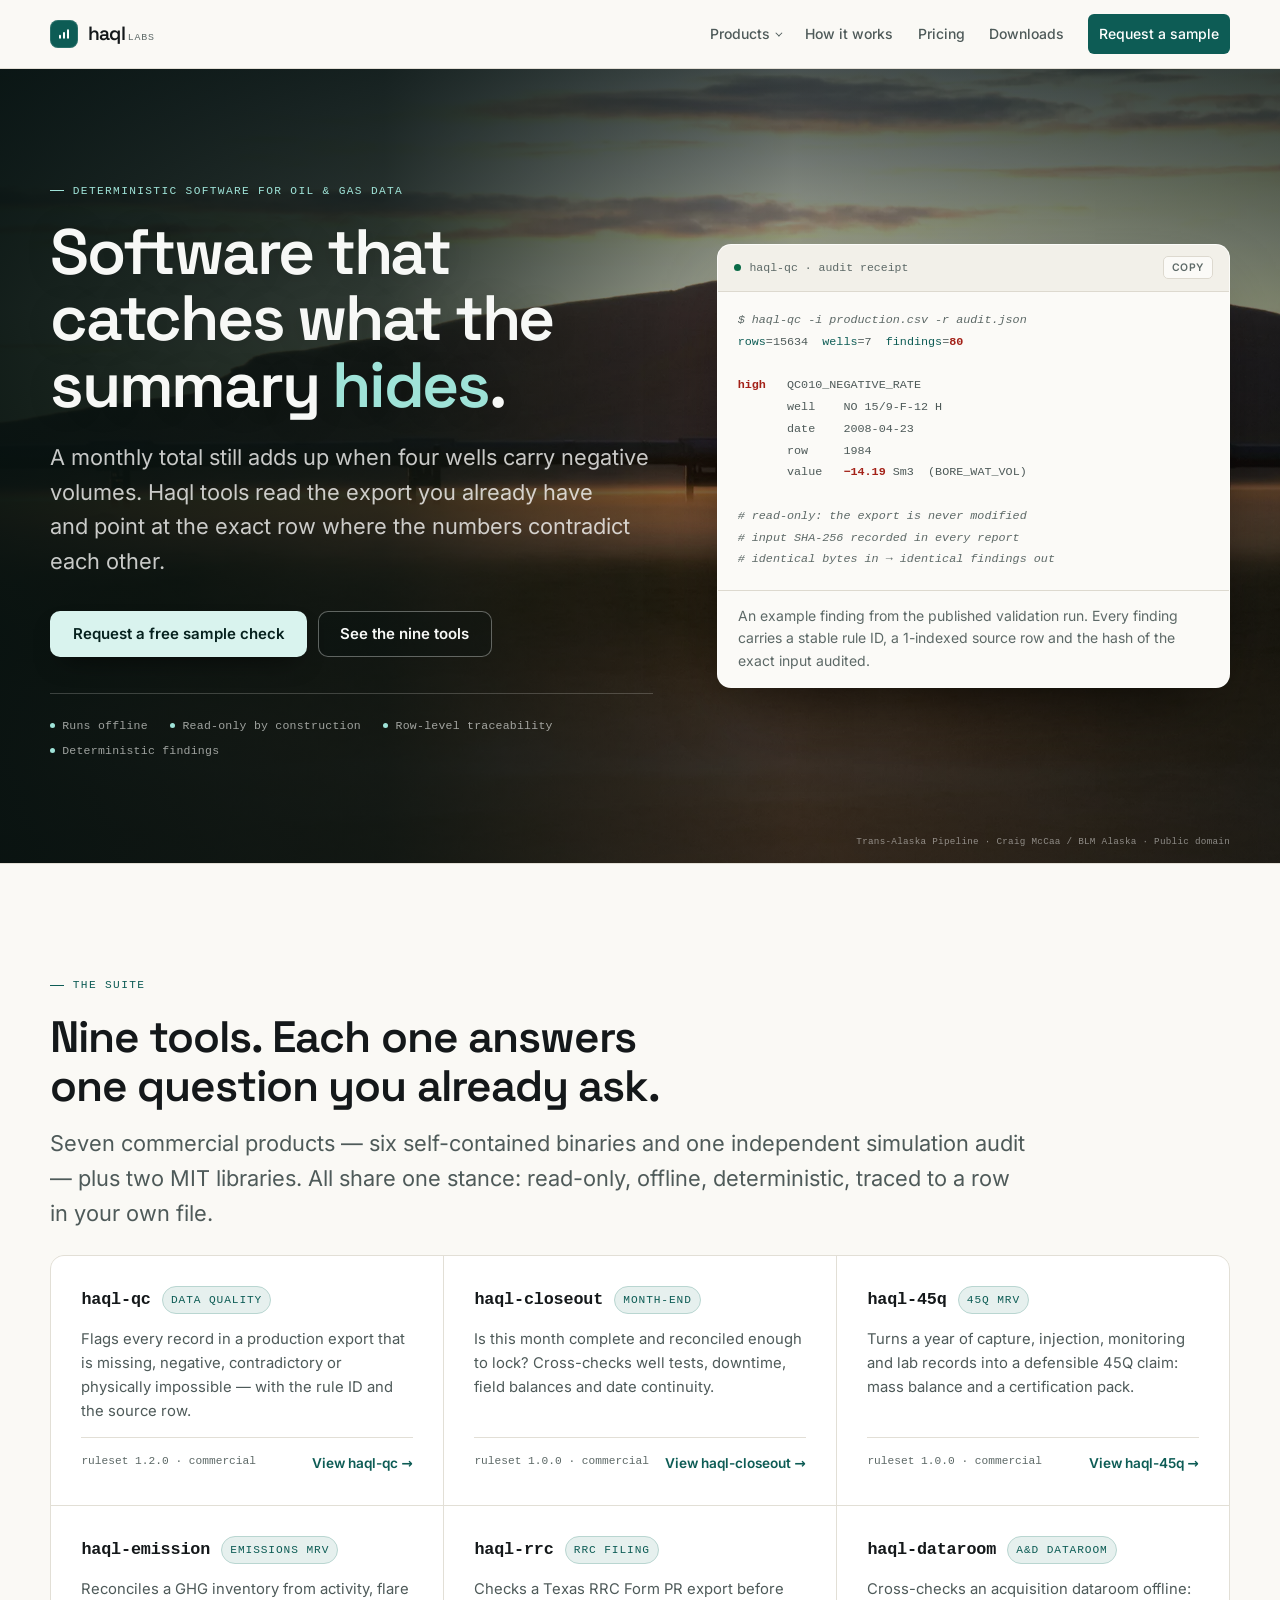
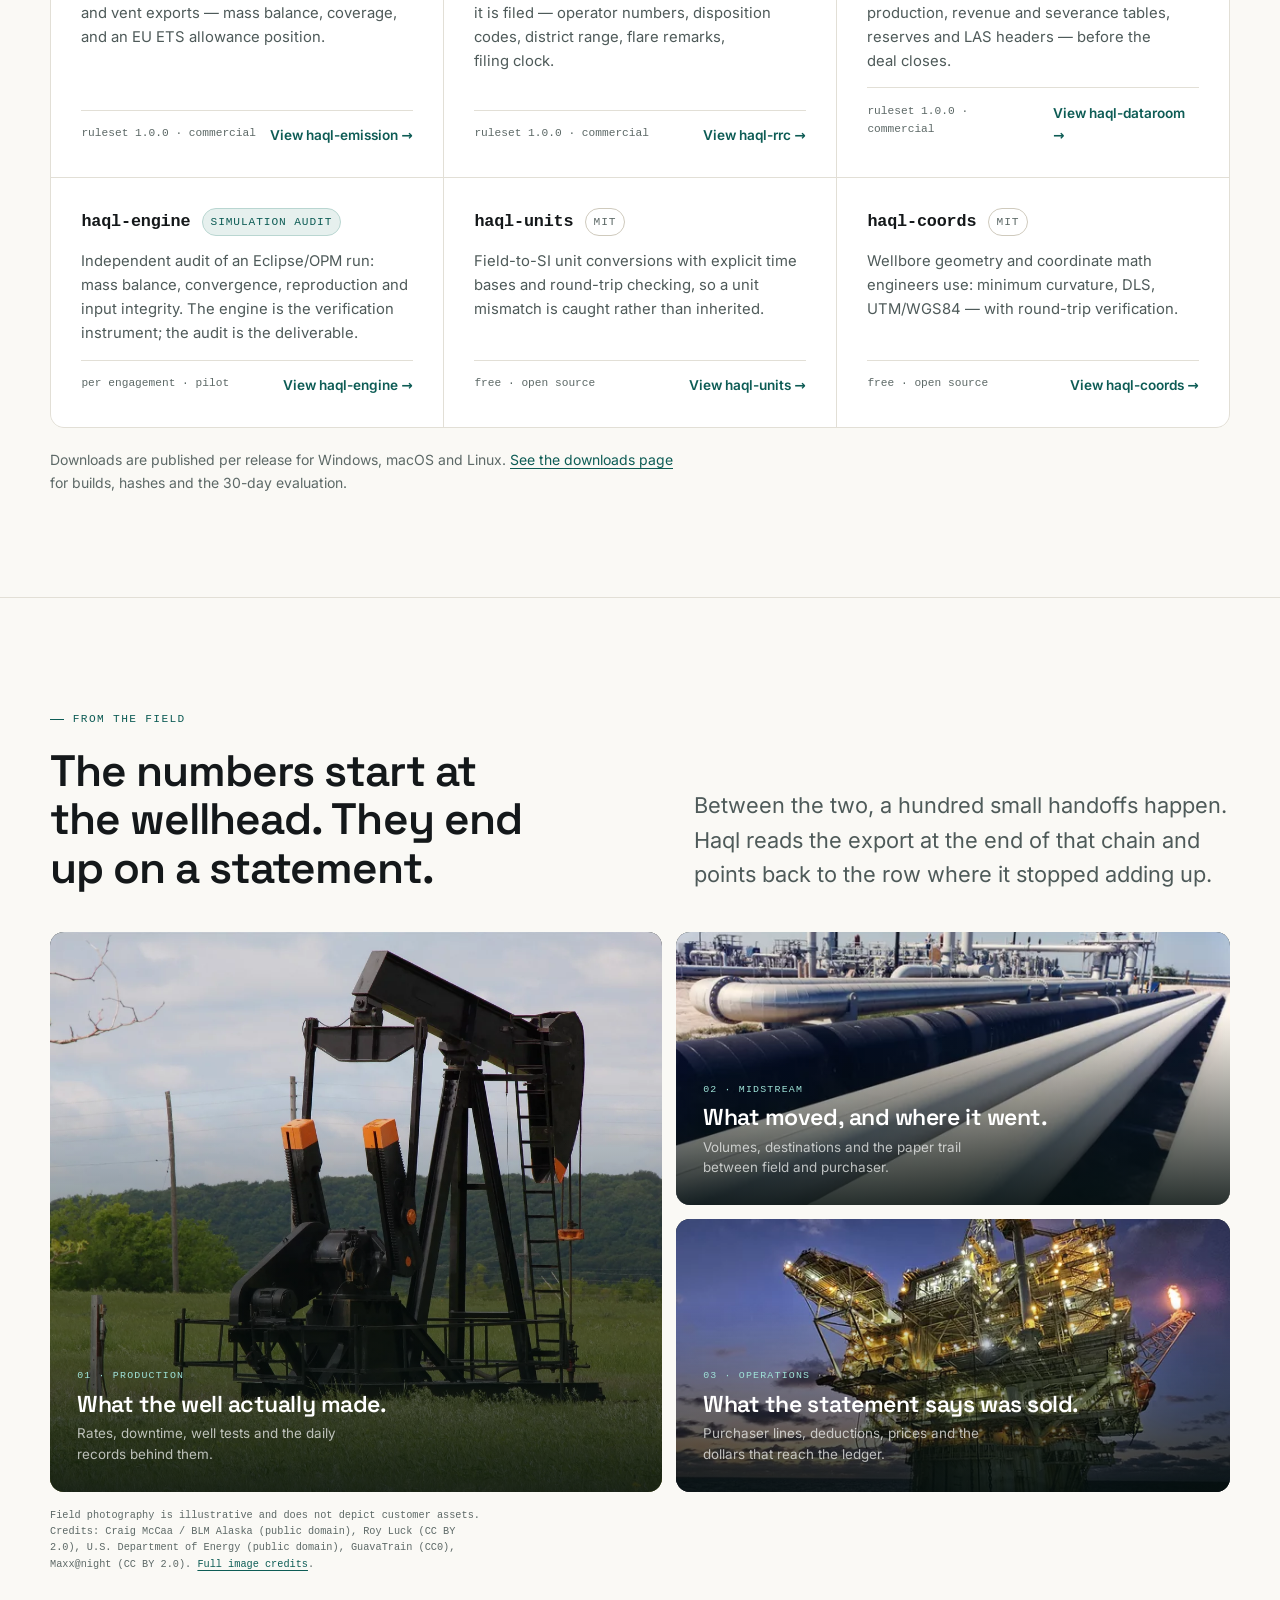
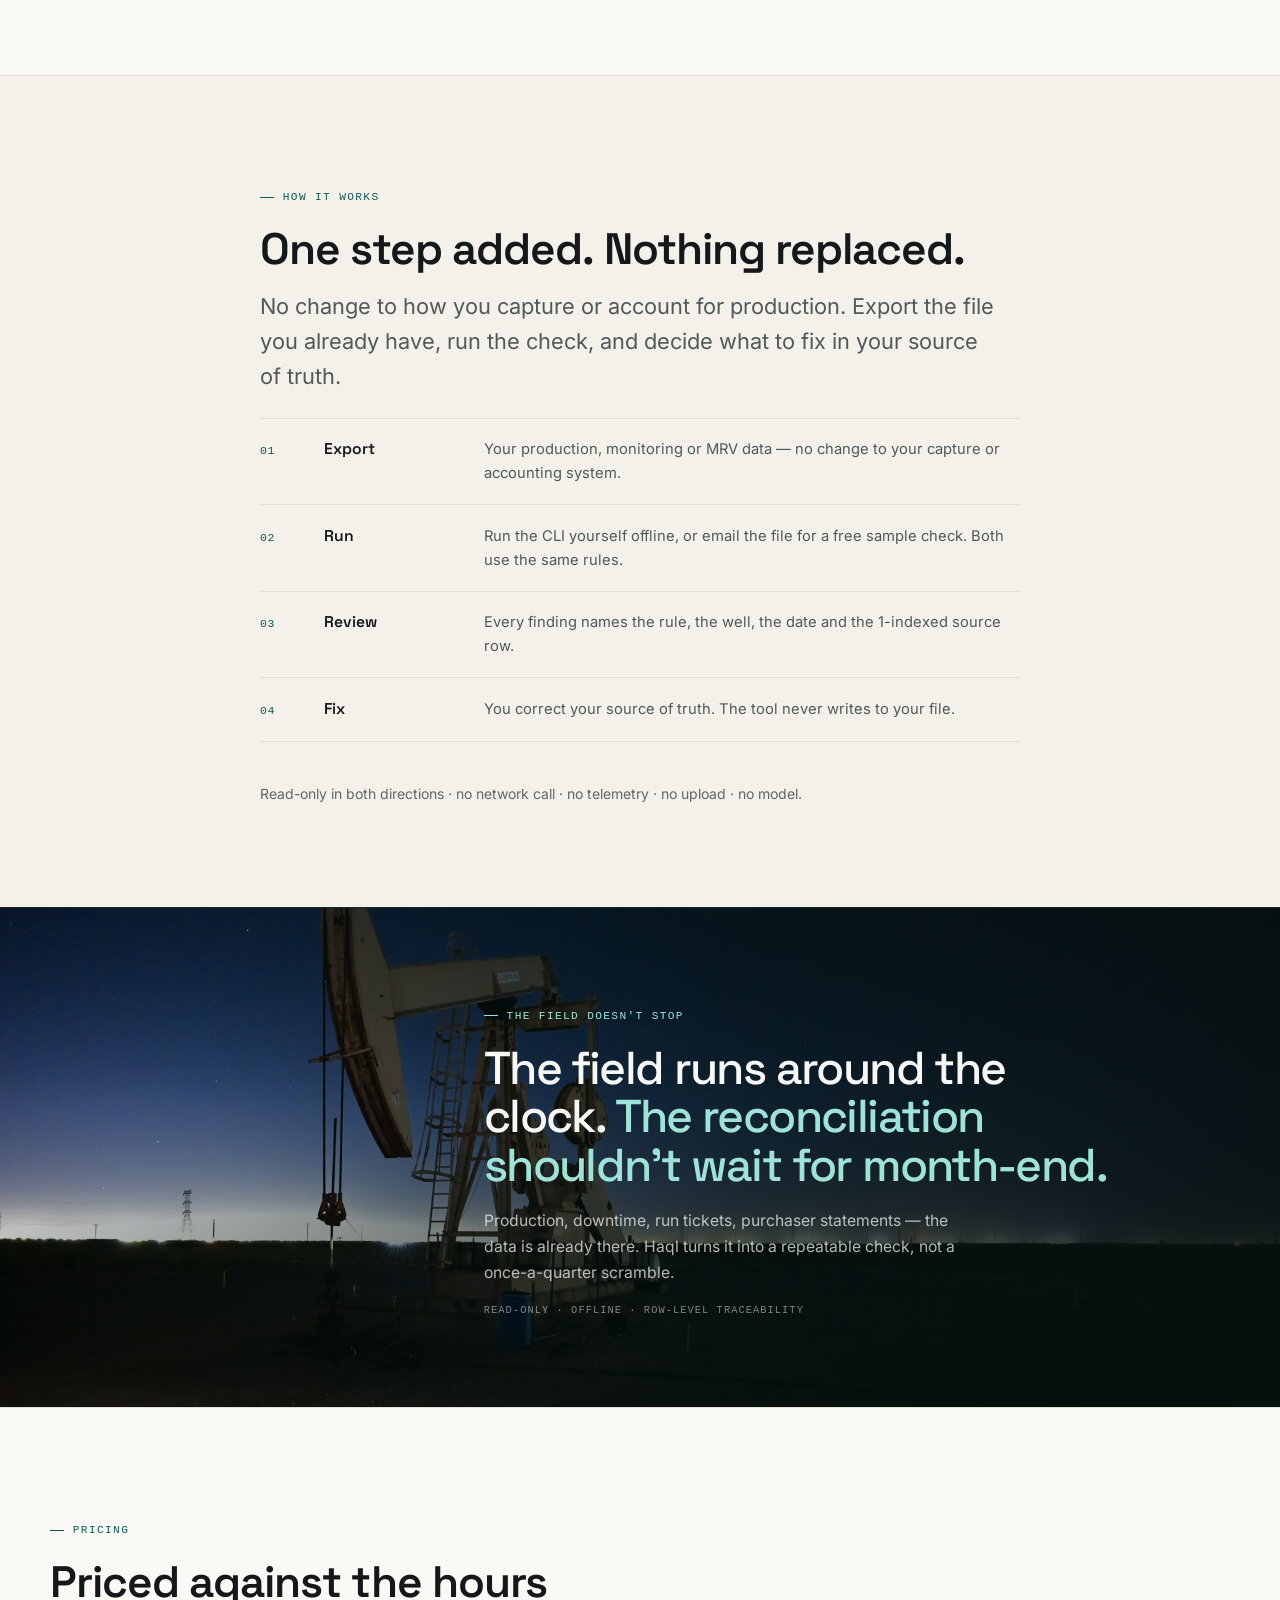
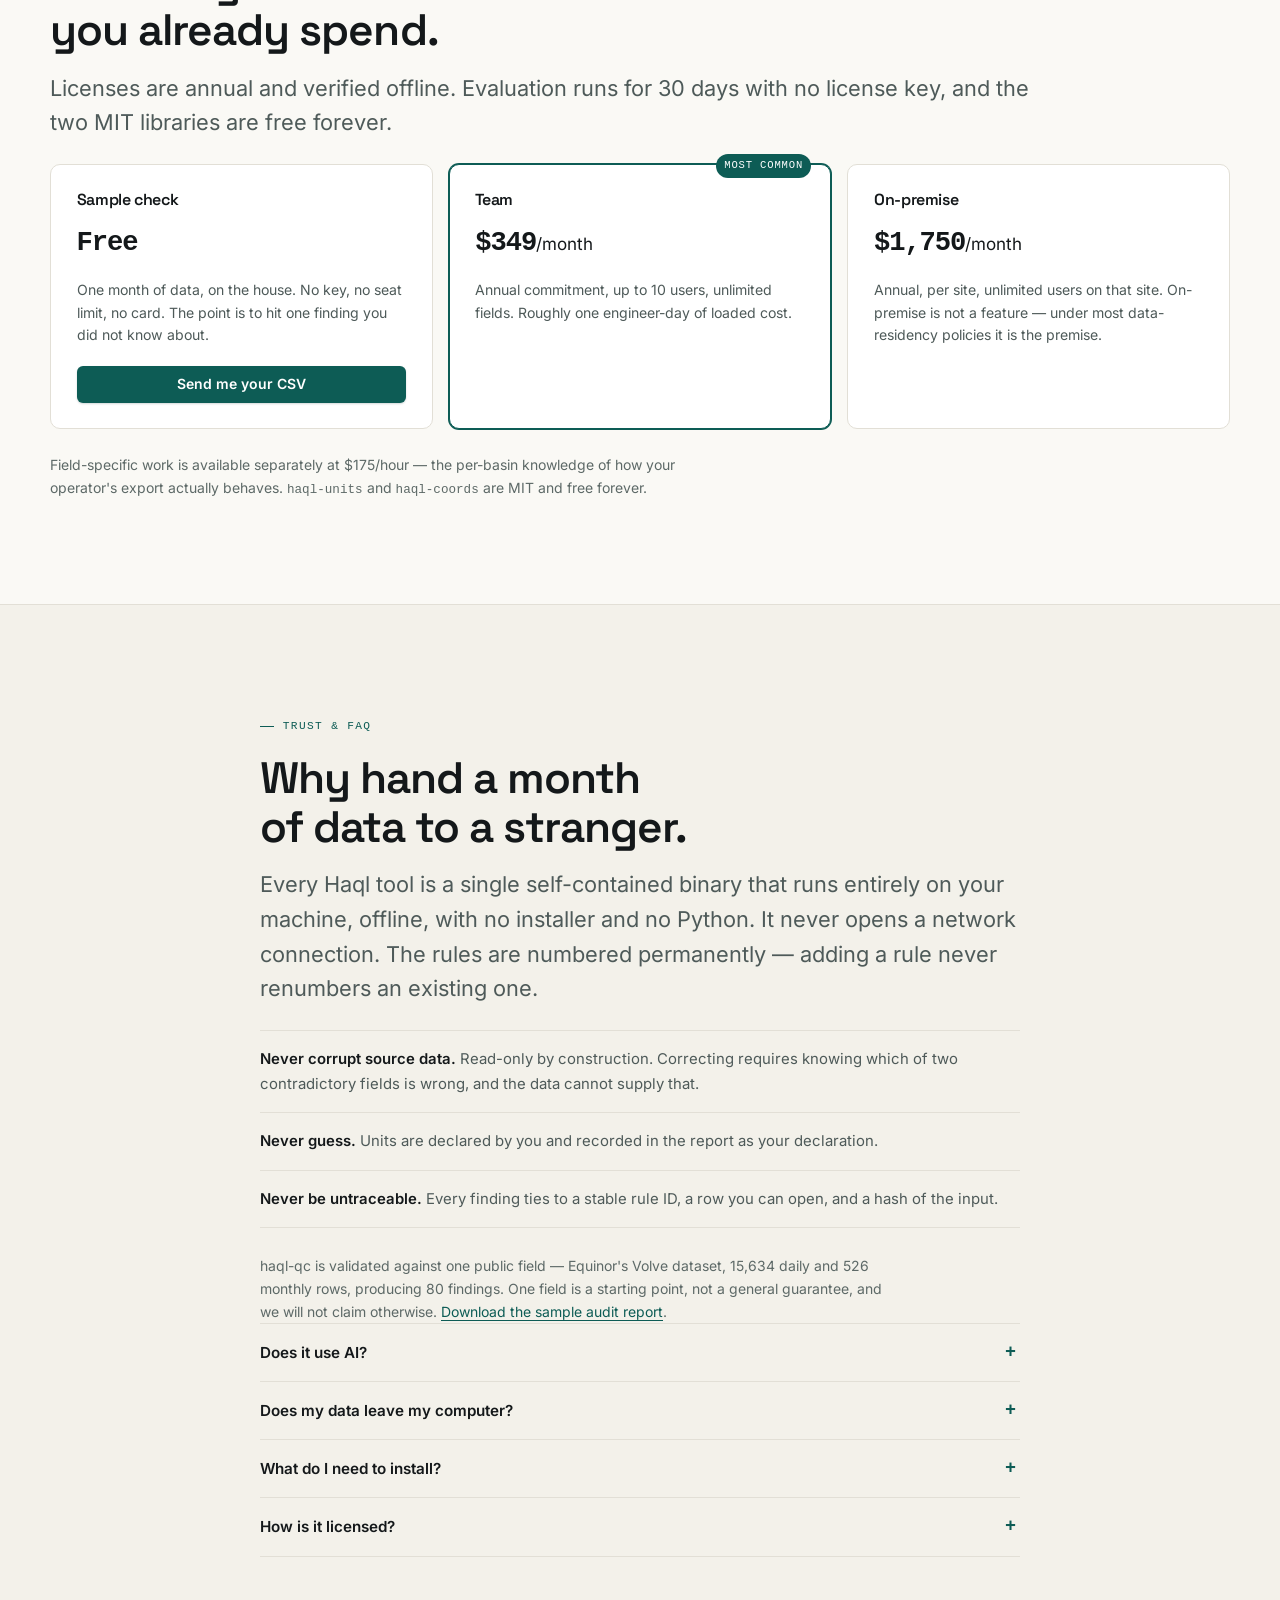
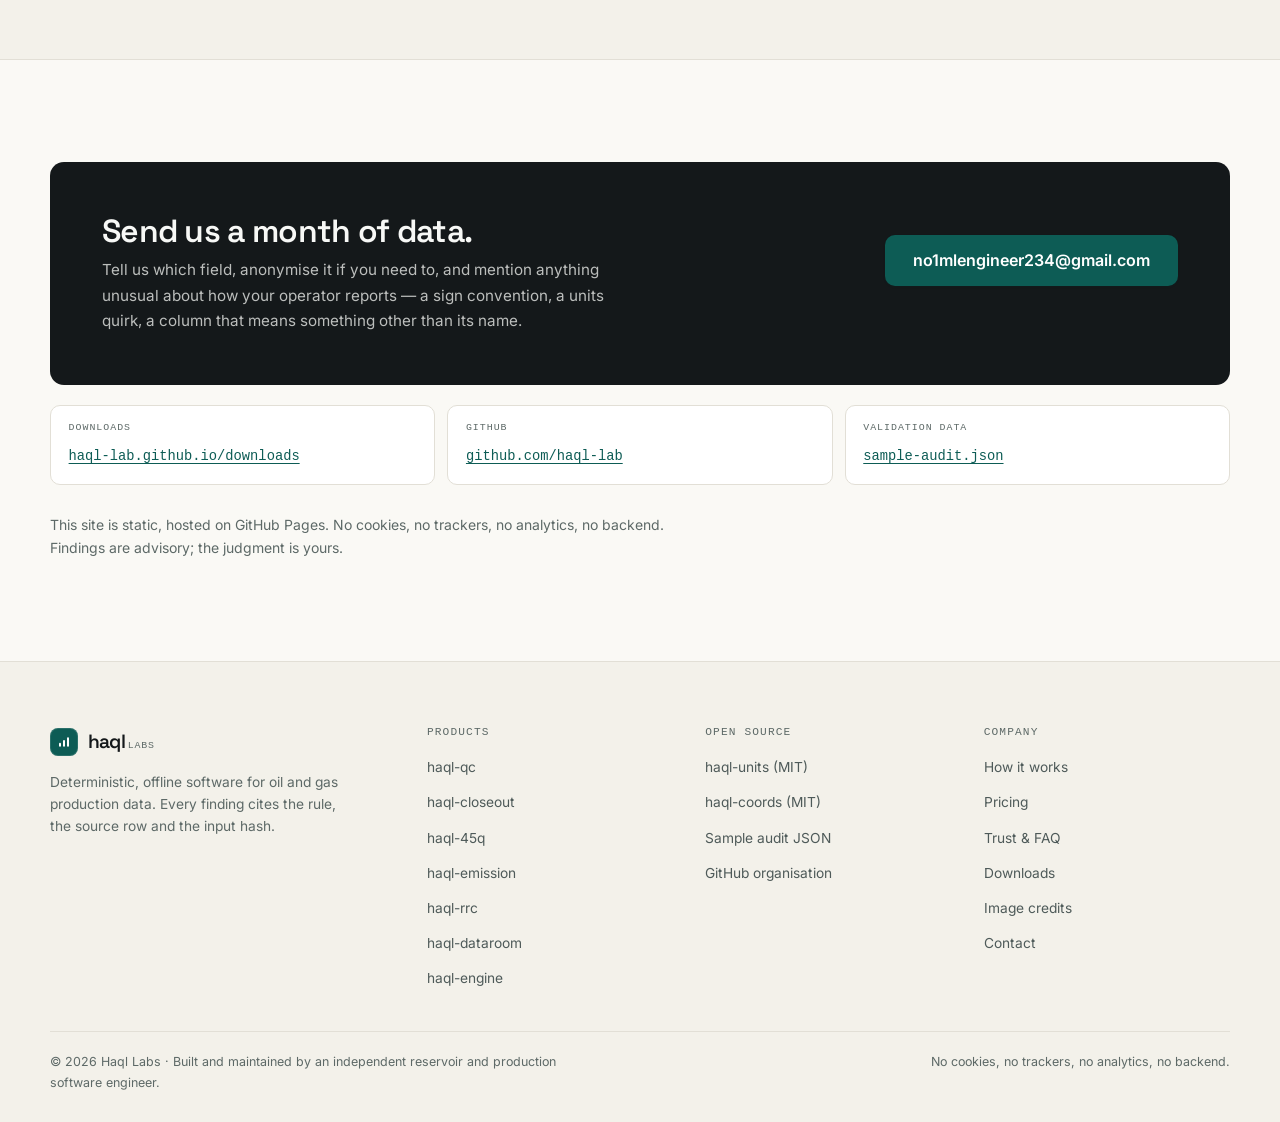
==== commit 2766fffc: "Merge branch 'redesign' of https://github.com/haql-lab/haql-lab.github.io into main" ====
--- a/index.html
+++ b/index.html
@@ -3,41 +3,78 @@
 <head>
 <meta charset="UTF-8">
 <meta name="viewport" content="width=device-width, initial-scale=1">
-<title>Haql Labs — Catch Errors Before You File | Deterministic Oil &amp; Gas Software</title>
-<meta name="description" content="Deterministic, offline software for oil and gas data: production QC, month-end closeout, 45Q carbon credit MRV, emissions/GHG inventory MRV, Texas RRC filing QC, A&D dataroom QC, units and coordinates. Offline, deterministic rules — no AI, no cloud uploads.">
+<title>Haql Labs — Deterministic software for oil & gas data</title>
+<meta name="description" content="Offline, deterministic tools for oil and gas data: production QC, closeout, 45Q and emissions MRV, RRC filing QC, dataroom QC and forecasting.">
 <link rel="canonical" href="https://haql-lab.github.io/">
 <meta property="og:type" content="website">
-<meta property="og:title" content="Haql Labs — Catch Errors Before You File">
-<meta property="og:description" content="Deterministic, offline tools for oil and gas data: production QC, closeout, 45Q, emissions MRV, RRC filing QC, A&D dataroom QC, units, coordinates. Every finding cites a row and rule ID.">
+<meta property="og:site_name" content="Haql Labs">
+<meta property="og:title" content="Haql Labs — Catch what the summary hides">
+<meta property="og:description" content="Deterministic, offline tools for oil and gas data. Every finding cites the rule, the source row and the input SHA-256.">
 <meta property="og:url" content="https://haql-lab.github.io/">
-<meta name="twitter:card" content="summary">
-<meta name="twitter:title" content="Haql Labs — Catch Errors Before You File">
-<meta name="twitter:description" content="Deterministic software for oil and gas data: production QC, closeout, 45Q, emissions MRV, RRC filing QC, A&D dataroom QC, units, coordinates. Offline, traceable, and transparent.">
-<meta name="theme-color" content="#0b0f14" media="(prefers-color-scheme: dark)">
-<meta name="theme-color" content="#ffffff" media="(prefers-color-scheme: light)">
+<meta property="og:image" content="https://haql-lab.github.io/assets/img/og-cover.png">
+<meta property="og:image:width" content="1200">
+<meta property="og:image:height" content="630">
+<meta property="og:image:alt" content="Haql Labs — catch what the summary hides, over a sunset view of the Trans-Alaska Pipeline">
+<meta name="twitter:card" content="summary_large_image">
+<meta name="twitter:title" content="Haql Labs — Catch what the summary hides">
+<meta name="twitter:description" content="Deterministic, offline tools for oil and gas data. Every finding cites the rule, the source row and the input SHA-256.">
+<meta name="twitter:image" content="https://haql-lab.github.io/assets/img/og-cover.png">
+<meta name="twitter:image:alt" content="Haql Labs — catch what the summary hides, over a sunset view of the Trans-Alaska Pipeline">
+<meta name="theme-color" content="#faf9f5" media="(prefers-color-scheme: light)">
+<meta name="theme-color" content="#0c100f" media="(prefers-color-scheme: dark)">
+<link rel="icon" href="favicon.ico" sizes="32x32">
 <link rel="icon" href="favicon.svg" type="image/svg+xml">
+<link rel="apple-touch-icon" href="assets/img/apple-touch-icon.png">
+<link rel="manifest" href="site.webmanifest">
+<link rel="preload" href="assets/fonts/inter-latin-var.woff2" as="font" type="font/woff2" crossorigin>
+<link rel="preload" href="assets/fonts/space-grotesk-latin-var.woff2" as="font" type="font/woff2" crossorigin>
+<link rel="preload" as="image" href="assets/img/field/pipeline-2000.webp" type="image/webp" imagesrcset="assets/img/field/pipeline-1000.webp 1000w, assets/img/field/pipeline-2000.webp 2000w" imagesizes="100vw" fetchpriority="high">
 <link rel="stylesheet" href="assets/css/style.css">
+<script type="application/ld+json">
+{
+  "@context": "https://schema.org",
+  "@type": "Organization",
+  "name": "Haql Labs",
+  "url": "https://haql-lab.github.io/",
+  "logo": "https://haql-lab.github.io/assets/img/icon-512.png",
+  "email": "no1mlengineer234@gmail.com",
+  "description": "Haql Labs builds deterministic, offline software for oil and gas production data: production QC, month-end closeout, 45Q and emissions MRV, Texas RRC filing QC, A&D dataroom QC and reservoir forecasting.",
+  "sameAs": ["https://github.com/haql-lab"]
+}
+</script>
 </head>
 <body>
 <a class="skip" href="#main">Skip to content</a>
 
 <header class="hdr">
   <div class="wrap hdr__in">
-    <a class="logo" href="index.html"><span class="logo__mar" aria-hidden="true"><svg viewBox="0 0 24 24" width="15" height="15" fill="currentColor"><rect x="4.5" y="13" width="3" height="6" rx="1"/><rect x="10.5" y="9" width="3" height="10" rx="1"/><rect x="16.5" y="5" width="3" height="14" rx="1"/></svg></span>haql labs</a>
-    <button class="burger" aria-expanded="false" aria-controls="nav" aria-label="Open menu">
+    <a class="brand" href="index.html" aria-label="Haql Labs — home">
+      <span class="brand__mark" aria-hidden="true"><svg viewBox="0 0 24 24" width="16" height="16" fill="currentColor"><rect x="4.5" y="13" width="3" height="6" rx="1.5"/><rect x="10.5" y="9" width="3" height="10" rx="1.5"/><rect x="16.5" y="5" width="3" height="14" rx="1.5"/></svg></span>
+      <span class="brand__word">haql<span class="brand__lab">Labs</span></span>
+    </a>
+    <button class="burger" type="button" aria-expanded="false" aria-controls="nav" aria-label="Open menu">
       <span></span><span></span><span></span>
     </button>
     <nav class="nav" id="nav" aria-label="Main">
-      <a href="haql-qc.html">QC</a>
-      <a href="haql-closeout.html">Closeout</a>
-      <a href="haql-45q.html">45Q</a>
-      <a href="haql-rs.html">RS</a>
-      <a href="haql-emission.html">Emission</a>
-      <a href="haql-rrc.html">RRC</a>
-      <a href="haql-dataroom.html">Dataroom</a>
-      <a href="haql-units.html">Units</a>
-      <a href="haql-coords.html">Coords</a>
-      <a class="nav__cta" href="mailto:kunleaz100@gmail.com?subject=Free%20sample%20check%20request">Send me your CSV</a>
+      <details class="menu">
+        <summary>Products</summary>
+        <div class="menu__panel">
+          <a class="menu__item" href="haql-qc.html"><b>haql-qc</b><span>Production data quality</span></a>
+          <a class="menu__item" href="haql-closeout.html"><b>haql-closeout</b><span>Month-end closeout</span></a>
+          <a class="menu__item" href="haql-45q.html"><b>haql-45q</b><span>45Q credit claims</span></a>
+          <a class="menu__item" href="haql-emission.html"><b>haql-emission</b><span>GHG &amp; EU ETS MRV</span></a>
+          <a class="menu__item" href="haql-rrc.html"><b>haql-rrc</b><span>Texas RRC Form PR</span></a>
+          <a class="menu__item" href="haql-dataroom.html"><b>haql-dataroom</b><span>A&amp;D dataroom QC</span></a>
+          <a class="menu__item" href="haql-engine.html"><b>haql-engine</b><span>Simulation audit</span></a>
+          <a class="menu__item" href="haql-units.html"><b>haql-units</b><span>Unit conversions · MIT</span></a>
+          <a class="menu__item" href="haql-coords.html"><b>haql-coords</b><span>Wellbore math · MIT</span></a>
+          <a class="menu__all" href="index.html#tools">All nine tools →</a>
+        </div>
+      </details>
+      <a href="index.html#how">How it works</a>
+      <a href="index.html#pricing">Pricing</a>
+      <a href="downloads.html">Downloads</a>
+      <a class="nav__cta" href="mailto:no1mlengineer234@gmail.com?subject=Free%20sample%20check%20request">Request a sample</a>
     </nav>
   </div>
 </header>
@@ -45,286 +82,330 @@
 <main id="main">
 
 <!-- ============ HERO ============ -->
-<section class="hero" id="top">
+<section class="hero hero--field" id="top">
+  <div class="hero__media" aria-hidden="true">
+    <picture>
+      <source type="image/webp" srcset="assets/img/field/pipeline-1000.webp 1000w, assets/img/field/pipeline-2000.webp 2000w" sizes="100vw">
+      <img src="assets/img/field/pipeline-2000.jpg" srcset="assets/img/field/pipeline-1000.jpg 1000w, assets/img/field/pipeline-2000.jpg 2000w" sizes="100vw" alt="" width="2000" height="1100" fetchpriority="high" decoding="async">
+    </picture>
+  </div>
+  <div class="hero__veil" aria-hidden="true"></div>
   <div class="wrap hero__in">
     <div class="hero__copy">
-      <p class="eyebrow">Deterministic software for oil &amp; gas data — by Haql Labs</p>
+      <p class="eyebrow">Deterministic software for oil &amp; gas data</p>
       <h1>Software that catches what the summary <em>hides</em>.</h1>
-      <p class="lede">A monthly total still adds up when four wells carry negative volumes. A credit claim survives review when the mass balance forgot a vented tonne. Haql tools read the export you already have and test the exact rules you care about, without changing the source data or sending it to a cloud service.</p>
+      <p class="lede">A monthly total still adds up when four wells carry negative volumes. Haql tools read the export you already have and point at the exact row where the numbers contradict each other.</p>
       <div class="cta">
-        <a class="btn btn--p" href="#tools">Compare the tools</a>
-        <a class="btn btn--s" href="mailto:kunleaz100@gmail.com?subject=Free%20sample%20check%20request">Send me a month of data</a>
-      </div>
-      <p class="reassure"><b>Run any of them yourself:</b> the packages install with pip and run fully offline — nothing leaves your machine. Since 2026, the same rules every run, the same answer to the same file, with every finding tied to a row and a rule ID.</p>
+        <a class="btn btn--p" href="mailto:no1mlengineer234@gmail.com?subject=Free%20sample%20check%20request">Request a free sample check</a>
+        <a class="btn btn--s" href="#tools">See the nine tools</a>
+      </div>
+      <ul class="proof">
+        <li>Runs offline</li>
+        <li>Read-only by construction</li>
+        <li>Row-level traceability</li>
+        <li>Deterministic findings</li>
+      </ul>
     </div>
 
     <div class="hero__panel">
-      <div class="panel__bar"><span class="dot"></span>the whole suite, one desk</div>
-      <pre class="panel__body"><span class="c"># proprietary — 6 products</span>
-pip install haql-qc haql-closeout haql-45q \
-            haql-emission haql-rrc haql-dataroom
-
-<span class="c"># MIT — free forever</span>
-pip install haql-units haql-coords
-
-<span class="c"># catch data errors before filing</span>
-haql-qc -i production.csv -r audit.json
-
-<span class="c"># confirm the month ties out</span>
-haql-closeout -i production.csv -r closeout.json
-
-<span class="c"># price a year of CO2 and package the claim</span>
-haql-45q data_dir --no-open -o cert-pack
-
-<span class="c"># reconcile a GHG inventory and price allowances</span>
-haql-emission facility_dir --no-open -o emissions-pack
-
-<span class="c"># check a PR filing and a dataroom</span>
-haql-rrc pr_export.csv --report rrc-audit.json
-haql-dataroom deal_dir --report dataroom-audit.json</pre>
-    </div>
-  </div>
+      <div class="panel__bar"><span class="dot"></span>haql-qc · audit receipt</div>
+      <pre class="panel__body" tabindex="0" aria-label="Example report output"><span class="c">$ haql-qc -i production.csv -r audit.json</span>
+<span class="k">rows</span>=15634  <span class="k">wells</span>=7  <span class="k">findings</span>=<span class="w">80</span>
+
+<span class="r">high</span>   QC010_NEGATIVE_RATE
+       well    NO 15/9-F-12 H
+       date    2008-04-23
+       row     1984
+       value   <span class="r">−14.19</span> Sm3  (BORE_WAT_VOL)
+
+<span class="c"># read-only: the export is never modified</span>
+<span class="c"># input SHA-256 recorded in every report</span>
+<span class="c"># identical bytes in → identical findings out</span></pre>
+      <p class="panel__cap">An example finding from the published validation run. Every finding carries a stable rule ID, a 1-indexed source row and the hash of the exact input audited.</p>
+    </div>
+  </div>
+  <p class="hero__credit">Trans-Alaska Pipeline · Craig McCaa / BLM Alaska · Public domain</p>
 </section>
 
 <!-- ============ TOOLS ============ -->
 <section class="sec" id="tools">
   <div class="wrap">
-    <p class="eyebrow">The products</p>
+    <p class="eyebrow">The suite</p>
     <h2>Nine tools. Each one answers one question you already ask.</h2>
-    <p class="lede lede--c">One product page each, below. Every tool shares the same design stance: read-only, offline, deterministic, and every finding traceable to a row in your own file.</p>
-
-    <div class="tools">
-      <article class="tool">
-        <div class="tool__hd">
-          <h3>haql-qc</h3>
-          <span class="pill">Data quality</span>
-        </div>
-        <p>Runs a deterministic QC pass over a production export and names every record that is missing, negative, contradictory, or physically impossible — with the rule ID, the source row, and the observed value.</p>
-        <a class="btn btn--p btn--sm" href="haql-qc.html">View haql-qc</a>
-      </article>
-
-      <article class="tool">
-        <div class="tool__hd">
-          <h3>haql-closeout</h3>
-          <span class="pill">Month-end</span>
-        </div>
-        <p>Asks one question at period close: is this month complete and reconciled enough to lock? Cross-checks well tests, downtime codes, field balances and date continuity that a per-record pass often misses.</p>
-        <a class="btn btn--p btn--sm" href="haql-closeout.html">View haql-closeout</a>
-      </article>
-
-      <article class="tool">
-        <div class="tool__hd">
-          <h3>haql-45q</h3>
-          <span class="pill">45Q MRV</span>
-        </div>
-        <p>Turns a reporting year of capture, injection, monitoring and lab records into a defensible 45Q credit claim: mass balance, statutory rate by construction year, and a certification pack in a single pass.</p>
-        <a class="btn btn--p btn--sm" href="haql-45q.html">View haql-45q</a>
-      </article>
-
-      <article class="tool">
-        <div class="tool__hd">
-          <h3>haql-rs</h3>
-          <span class="pill">Simulation</span>
-        </div>
-        <p>Three-phase black-oil, validated end-to-end against OPM Flow on SPE1 CASE1: nine years, cumulative oil within 3.1%, mass balance 4.6e-7. Readable source, deterministic, every number reproducible.</p>
-        <a class="btn btn--p btn--sm" href="haql-rs.html">View haql-rs</a>
-      </article>
-
-      <article class="tool">
-        <div class="tool__hd">
-          <h3>haql-emission</h3>
-          <span class="pill">Emissions MRV</span>
-        </div>
-        <p>Reconciles a GHG inventory from activity, flare, vent and monitoring exports: activity-to-inventory mass balance, flare and vent quantification, coverage, and an EU ETS allowance position.</p>
-        <a class="btn btn--p btn--sm" href="haql-emission.html">View haql-emission</a>
-      </article>
-
-      <article class="tool">
-        <div class="tool__hd">
-          <h3>haql-rrc</h3>
-          <span class="pill">RRC filing</span>
-        </div>
-        <p>Checks a Texas RRC Form PR export before it is filed: P-5 operator numbers, disposition codes against the printed tables, district range, flare remarks, plus the filing deadline and filing status.</p>
-        <a class="btn btn--p btn--sm" href="haql-rrc.html">View haql-rrc</a>
-      </article>
-
-      <article class="tool">
-        <div class="tool__hd">
-          <h3>haql-dataroom</h3>
-          <span class="pill">A&amp;D dataroom</span>
-        </div>
-        <p>Cross-checks an acquisition dataroom offline: production against the well master and RRC, revenue and severance tables, reserves and LAS headers — every contradiction traced to a source row.</p>
-        <a class="btn btn--p btn--sm" href="haql-dataroom.html">View haql-dataroom</a>
-      </article>
-
-      <article class="tool">
-        <div class="tool__hd">
-          <h3>haql-units</h3>
-          <span class="pill">MIT</span>
-        </div>
-        <p>Field-to-SI unit conversions for reservoir and production engineering — without the ambiguous constants that silently corrupt a calculation. Free, no license.</p>
-        <a class="btn btn--p btn--sm" href="haql-units.html">View haql-units</a>
-      </article>
-
-      <article class="tool">
-        <div class="tool__hd">
-          <h3>haql-coords</h3>
-          <span class="pill">MIT</span>
-        </div>
-        <p>Wellbore geometry and coordinate math that engineers actually use: minimum curvature, DLS, UTM/WGS84. Free, no license.</p>
-        <a class="btn btn--p btn--sm" href="haql-coords.html">View haql-coords</a>
-      </article>
-    </div>
-  </div>
-</section>
-
-<!-- ============ PROBLEM / COST ============ -->
-<section class="sec sec--alt" id="problem">
+    <p class="lede lede--c">Seven commercial products — six self-contained binaries and one independent simulation audit — plus two MIT libraries. All share one stance: read-only, offline, deterministic, traced to a row in your own file.</p>
+
+    <div class="suite">
+      <article class="product">
+        <div class="product__hd"><h3>haql-qc</h3><span class="pill">Data quality</span></div>
+        <p>Flags every record in a production export that is missing, negative, contradictory or physically impossible — with the rule ID and the source row.</p>
+        <div class="product__meta"><span>ruleset 1.2.0 · commercial</span><a class="product__link" href="haql-qc.html">View haql-qc</a></div>
+      </article>
+
+      <article class="product">
+        <div class="product__hd"><h3>haql-closeout</h3><span class="pill">Month-end</span></div>
+        <p>Is this month complete and reconciled enough to lock? Cross-checks well tests, downtime, field balances and date continuity.</p>
+        <div class="product__meta"><span>ruleset 1.0.0 · commercial</span><a class="product__link" href="haql-closeout.html">View haql-closeout</a></div>
+      </article>
+
+      <article class="product">
+        <div class="product__hd"><h3>haql-45q</h3><span class="pill">45Q MRV</span></div>
+        <p>Turns a year of capture, injection, monitoring and lab records into a defensible 45Q claim: mass balance and a certification pack.</p>
+        <div class="product__meta"><span>ruleset 1.0.0 · commercial</span><a class="product__link" href="haql-45q.html">View haql-45q</a></div>
+      </article>
+
+      <article class="product">
+        <div class="product__hd"><h3>haql-emission</h3><span class="pill">Emissions MRV</span></div>
+        <p>Reconciles a GHG inventory from activity, flare and vent exports — mass balance, coverage, and an EU ETS allowance position.</p>
+        <div class="product__meta"><span>ruleset 1.0.0 · commercial</span><a class="product__link" href="haql-emission.html">View haql-emission</a></div>
+      </article>
+
+      <article class="product">
+        <div class="product__hd"><h3>haql-rrc</h3><span class="pill">RRC filing</span></div>
+        <p>Checks a Texas RRC Form PR export before it is filed — operator numbers, disposition codes, district range, flare remarks, filing clock.</p>
+        <div class="product__meta"><span>ruleset 1.0.0 · commercial</span><a class="product__link" href="haql-rrc.html">View haql-rrc</a></div>
+      </article>
+
+      <article class="product">
+        <div class="product__hd"><h3>haql-dataroom</h3><span class="pill">A&amp;D dataroom</span></div>
+        <p>Cross-checks an acquisition dataroom offline: production, revenue and severance tables, reserves and LAS headers — before the deal closes.</p>
+        <div class="product__meta"><span>ruleset 1.0.0 · commercial</span><a class="product__link" href="haql-dataroom.html">View haql-dataroom</a></div>
+      </article>
+
+      <article class="product">
+        <div class="product__hd"><h3>haql-engine</h3><span class="pill">Simulation audit</span></div>
+        <p>Independent audit of an Eclipse/OPM run: mass balance, convergence, reproduction and input integrity. The engine is the verification instrument; the audit is the deliverable.</p>
+        <div class="product__meta"><span>per engagement · pilot</span><a class="product__link" href="haql-engine.html">View haql-engine</a></div>
+      </article>
+
+      <article class="product">
+        <div class="product__hd"><h3>haql-units</h3><span class="pill pill--open">MIT</span></div>
+        <p>Field-to-SI unit conversions with explicit time bases and round-trip checking, so a unit mismatch is caught rather than inherited.</p>
+        <div class="product__meta"><span>free · open source</span><a class="product__link" href="haql-units.html">View haql-units</a></div>
+      </article>
+
+      <article class="product">
+        <div class="product__hd"><h3>haql-coords</h3><span class="pill pill--open">MIT</span></div>
+        <p>Wellbore geometry and coordinate math engineers use: minimum curvature, DLS, UTM/WGS84 — with round-trip verification.</p>
+        <div class="product__meta"><span>free · open source</span><a class="product__link" href="haql-coords.html">View haql-coords</a></div>
+      </article>
+    </div>
+
+    <p class="fine mt-4">Downloads are published per release for Windows, macOS and Linux. <a href="downloads.html">See the downloads page</a> for builds, hashes and the 30-day evaluation.</p>
+  </div>
+</section>
+
+<!-- ============ FROM THE FIELD ============ -->
+<section class="sec field" id="field">
   <div class="wrap">
-    <p class="eyebrow">The cost</p>
-    <h2>A volume error does not stay an error.</h2>
-    <p class="lede lede--c">It gets filed. It gets reported to a partner. It gets netted against a royalty owner who did not agree. By the time someone catches it, the correction is a letter, an internal escalation, and a delay.</p>
-
-    <div class="pains">
-      <article class="pain">
-        <h3>The filing is rejected</h3>
-        <p>A monthly state filing is a legal document built on volumes. A wrong disposition code or a missed stock change gets it rejected — and you resubmit, late.</p>
-      </article>
-      <article class="pain">
-        <h3>The partner dispute</h3>
-        <p>A joint-venture partner queries a volume. You pull the export. You cannot establish which figure was right on the day it was received, because the correction was made on a guess and no trace remains.</p>
-      </article>
-      <article class="pain">
-        <h3>The month-end scramble</h3>
-        <p>Mismatches surface in the last two days. Now someone is re-keying numbers at 9pm, and the person doing it is not the person who will defend the number in April.</p>
-      </article>
-      <article class="pain">
-        <h3>The silent pass</h3>
-        <p>Fifteen thousand rows cannot be eyeballed. Scanning finds what looks wrong. Row thirteen thousand looks exactly like a correct row when you are scanning.</p>
-      </article>
-    </div>
-
-    <div class="anchor">
-      <p><strong>The number this competes against.</strong> A reservoir engineer at $88–129/hr spending four hours a month eyeballing exports for anomalies is costing $350–520/month. That is before the risk of a filing or reporting issue.</p>
-      <p class="fine">Salary.com US Reservoir Engineer III–V, July 2026; ERI Petroleum Engineer Canada, Sept 2026.</p>
-    </div>
+    <div class="field__hd">
+      <div>
+        <p class="eyebrow">From the field</p>
+        <h2>The numbers start at the wellhead. They end up on a statement.</h2>
+      </div>
+      <p class="lede">Between the two, a hundred small handoffs happen. Haql reads the export at the end of that chain and points back to the row where it stopped adding up.</p>
+    </div>
+
+    <div class="field__grid">
+      <figure class="field__card field__card--lg">
+        <picture>
+          <source type="image/webp" srcset="assets/img/field/pumpjack-600.webp 600w, assets/img/field/pumpjack-1200.webp 1200w" sizes="(max-width: 860px) 100vw, 55vw">
+          <img src="assets/img/field/pumpjack-1200.jpg" srcset="assets/img/field/pumpjack-600.jpg 600w, assets/img/field/pumpjack-1200.jpg 1200w" sizes="(max-width: 860px) 100vw, 55vw" alt="A pumpjack operating in a grass field at Glenn Pool, Oklahoma" width="1200" height="1000" loading="lazy" decoding="async">
+        </picture>
+        <figcaption class="field__cap">
+          <span class="field__num">01 · Production</span>
+          <b>What the well actually made.</b>
+          <p>Rates, downtime, well tests and the daily records behind them.</p>
+        </figcaption>
+      </figure>
+
+      <figure class="field__card">
+        <picture>
+          <source type="image/webp" srcset="assets/img/field/pipes-600.webp 600w, assets/img/field/pipes-1200.webp 1200w" sizes="(max-width: 860px) 100vw, 45vw">
+          <img src="assets/img/field/pipes-1200.jpg" srcset="assets/img/field/pipes-600.jpg 600w, assets/img/field/pipes-1200.jpg 1200w" sizes="(max-width: 860px) 100vw, 45vw" alt="Large crude oil pipes at the Bryan Mound Strategic Petroleum Reserve site in Texas" width="1200" height="600" loading="lazy" decoding="async">
+        </picture>
+        <figcaption class="field__cap">
+          <span class="field__num">02 · Midstream</span>
+          <b>What moved, and where it went.</b>
+          <p>Volumes, destinations and the paper trail between field and purchaser.</p>
+        </figcaption>
+      </figure>
+
+      <figure class="field__card">
+        <picture>
+          <source type="image/webp" srcset="assets/img/field/holstein-600.webp 600w, assets/img/field/holstein-1200.webp 1200w" sizes="(max-width: 860px) 100vw, 45vw">
+          <img src="assets/img/field/holstein-1200.jpg" srcset="assets/img/field/holstein-600.jpg 600w, assets/img/field/holstein-1200.jpg 1200w" sizes="(max-width: 860px) 100vw, 45vw" alt="The Holstein offshore oil platform lit at dusk in the Gulf of Mexico" width="1200" height="600" loading="lazy" decoding="async">
+        </picture>
+        <figcaption class="field__cap">
+          <span class="field__num">03 · Operations</span>
+          <b>What the statement says was sold.</b>
+          <p>Purchaser lines, deductions, prices and the dollars that reach the ledger.</p>
+        </figcaption>
+      </figure>
+    </div>
+
+    <p class="field__note">Field photography is illustrative and does not depict customer assets. Credits: Craig McCaa / BLM Alaska (public domain), Roy Luck (CC BY 2.0), U.S. Department of Energy (public domain), GuavaTrain (CC0), Maxx@night (CC BY 2.0). <a href="credits.html">Full image credits</a>.</p>
   </div>
 </section>
 
 <!-- ============ HOW IT WORKS ============ -->
-<section class="sec" id="how">
-  <div class="wrap">
+<section class="sec sec--alt" id="how">
+  <div class="wrap wrap--narrow">
     <p class="eyebrow">How it works</p>
     <h2>One step added. Nothing replaced.</h2>
+    <p class="lede">No change to how you capture or account for production. Export the file you already have, run the check, and decide what to fix in your source of truth.</p>
+
     <ol class="flow">
-      <li><b>Export</b><span>Production, monitoring or MRV data from whatever you already use — no change to your capture or accounting system.</span></li>
-      <li><b>Send or run</b><span>Run the CLI yourself, or email the file for a free sample check — two separate paths, both using the same rules.</span></li>
-      <li><b>Review</b><span>Every finding names the rule, the well, the date and the row. Open the CSV and look.</span></li>
+      <li><b>Export</b><span>Your production, monitoring or MRV data — no change to your capture or accounting system.</span></li>
+      <li><b>Run</b><span>Run the CLI yourself offline, or email the file for a free sample check. Both use the same rules.</span></li>
+      <li><b>Review</b><span>Every finding names the rule, the well, the date and the 1-indexed source row.</span></li>
       <li><b>Fix</b><span>You correct your source of truth. The tool never writes to your file.</span></li>
-      <li><b>File or close</b><span>With a report that shows what was checked and what was found.</span></li>
     </ol>
-    <div class="ben">
-      <div><b>Same rules every time</b><p>Deterministic on findings. Identical input bytes and configuration produce identical findings; the embedded run timestamps vary, the findings do not.</p></div>
-      <div><b>Every finding cites its row</b><p>Rule ID, 1-indexed source row, observed value, and the input SHA-256. "There was a problem" is not actionable; a row number is.</p></div>
-      <div><b>Runs offline</b><p>No network call, no telemetry, no upload. Reservoir data frequently cannot leave your infrastructure, so the tool never asks it to.</p></div>
-      <div><b>It says when it does not know</b><p>No unit declared means no unit-dependent check runs, and the report names the gap. It will not guess and put a false claim in the audit record.</p></div>
+
+    <p class="fine mt-4">Read-only in both directions · no network call · no telemetry · no upload · no model.</p>
+  </div>
+</section>
+
+<!-- ============ FIELD BAND ============ -->
+<section class="field-band" aria-label="Field perspective">
+  <div class="field-band__media" aria-hidden="true">
+    <picture>
+      <source type="image/webp" srcset="assets/img/field/horsehead-1000.webp 1000w, assets/img/field/horsehead-2000.webp 2000w" sizes="100vw">
+      <img src="assets/img/field/horsehead-2000.jpg" srcset="assets/img/field/horsehead-1000.jpg 1000w, assets/img/field/horsehead-2000.jpg 2000w" sizes="100vw" alt="" width="2000" height="900" loading="lazy" decoding="async">
+    </picture>
+  </div>
+  <div class="wrap field-band__in">
+    <div class="field-band__copy">
+      <p class="eyebrow">The field doesn't stop</p>
+      <blockquote>The field runs around the clock. <em>The reconciliation shouldn't wait for month-end.</em></blockquote>
+      <p>Production, downtime, run tickets, purchaser statements — the data is already there. Haql turns it into a repeatable check, not a once-a-quarter scramble.</p>
+      <p class="field-band__meta">Read-only · Offline · Row-level traceability</p>
     </div>
   </div>
 </section>
 
 <!-- ============ PRICING ============ -->
-<section class="sec sec--alt" id="pricing">
+<section class="sec" id="pricing">
   <div class="wrap">
     <p class="eyebrow">Pricing</p>
-    <h2>The proprietary tools are priced against the hours you already spend.</h2>
-
-    <div class="svc">
-      <h3>Field-specific work — <b>$175/hour</b></h3>
-      <p>Separate from any license. This is the part that knows your operator's export names the uptime column <code>ON_STREAM_HRS</code>, that a zero in it means the field is wrong rather than the well being shut in, and which units are being used.</p>
-      <p class="fine">Published subsurface consulting rates run $125–180/hr (GeoTech pricelist). $175 sits inside that band.</p>
-    </div>
+    <h2>Priced against the hours you already spend.</h2>
+    <p class="lede lede--c">Licenses are annual and verified offline. Evaluation runs for 30 days with no license key, and the two MIT libraries are free forever.</p>
 
     <div class="tiers">
       <div class="tier">
         <h3>Sample check</h3>
         <p class="tier__p"><b>Free</b></p>
         <p>One month of data, on the house. No key, no seat limit, no card. The point is to hit one finding you did not know about.</p>
-        <a class="btn btn--p btn--sm" href="mailto:kunleaz100@gmail.com?subject=Free%20sample%20check%20request">Send me your CSV</a>
+        <a class="btn btn--p btn--sm" href="mailto:no1mlengineer234@gmail.com?subject=Free%20sample%20check%20request">Send me your CSV</a>
       </div>
       <div class="tier tier--mid">
         <h3>Team</h3>
         <p class="tier__p"><b>$349</b>/month</p>
-        <p>Annual commitment, up to 10 users, unlimited fields. Roughly one engineer-day of loaded cost — below the threshold where procurement needs a committee.</p>
+        <p>Annual commitment, up to 10 users, unlimited fields. Roughly one engineer-day of loaded cost.</p>
       </div>
       <div class="tier">
         <h3>On-premise</h3>
         <p class="tier__p"><b>$1,750</b>/month</p>
-        <p>Annual, per site, unlimited users on that site. On-premise is not a feature — under most operators' data-residency policy it is the premise.</p>
-      </div>
-    </div>
-
-    <p class="fine">Evaluation: 30 days, no license key needed. <span class="mono">haql-units</span> and <span class="mono">haql-coords</span> are MIT and free forever.</p>
-  </div>
-</section>
-
-<!-- ============ ABOUT / FAQ ============ -->
-<section class="sec" id="about">
-  <div class="wrap wrap--narrow">
-    <p class="eyebrow">About Haql Labs</p>
-    <h2>Why you should hand over a month of data to a stranger.</h2>
-    <p class="lede">Fair question. Here is the actual answer.</p>
-    <p>Every Haql Labs package installs the full source locally, so the code that touches your file is on your machine where you can read it before you run it. The rules are numbered permanently: a rule is either present, or it is not.</p>
-    <ul class="plain">
-      <li><b>Never corrupt source data.</b> The tools are read-only by construction. They cannot auto-correct, because correcting requires knowing which of two contradictory fields is wrong, and that answer belongs to the operator.</li>
-      <li><b>Never guess.</b> A confidently wrong unit is worse than no check at all. Units are declared by you and recorded in the report as your declaration.</li>
-      <li><b>Never be untraceable.</b> Every finding ties to a stable rule ID, a row you can open in an editor, and a hash of the input.</li>
-    </ul>
-    <p class="fine">Validation of haql-qc is against one public field — Volve, 15,634 daily rows and 526 monthly rows. One field is a starting point, not a general guarantee, and we will not claim more than that.</p>
-    <p class="fine">Built and maintained by an independent reservoir and production software engineer. Contact is the email below.</p>
-  </div>
-</section>
-
+        <p>Annual, per site, unlimited users on that site. On-premise is not a feature — under most data-residency policies it is the premise.</p>
+      </div>
+    </div>
+
+    <p class="fine">Field-specific work is available separately at $175/hour — the per-basin knowledge of how your operator's export actually behaves. <span class="mono">haql-units</span> and <span class="mono">haql-coords</span> are MIT and free forever.</p>
+  </div>
+</section>
+
+<!-- ============ TRUST / FAQ ============ -->
 <section class="sec sec--alt" id="faq">
   <div class="wrap wrap--narrow">
-    <p class="eyebrow">FAQ</p>
-    <h2>Straight answers.</h2>
-
-    <details><summary>Does it use AI?</summary><p>No. Every rule is deterministic arithmetic on your data — comparisons, monotonicity checks, medians. No model, no network call, no language model.</p></details>
-    <details><summary>Does my data leave my computer?</summary><p>Run locally, nothing leaves your machine — the code makes no outbound calls. If you use the free sample check instead, you are emailing the file to the contact address, which is explicit and optional.</p></details>
-    <details><summary>What do I need to install?</summary><p>Nothing, if you use the free sample check. To run the tools yourself you need Python 3.9 or newer and nothing else; the audit engine is self-contained.</p></details>
-    <details><summary>Which product do I need?</summary><p>QC for the daily or monthly export you already have; closeout when the period needs to be locked; <span class="mono">haql-45q</span> if a CO2 credit claim is being packaged; emissions when a GHG inventory is being reconciled.</p></details>
-    <details><summary>Can I try it free?</summary><p>Yes. Email one month of data — anonymised if you prefer — and you get the full report at no cost. Evaluation use of the CLI also needs no license key.</p></details>
-    <details><summary>How is it licensed?</summary><p><span class="mono">haql-qc</span>, <span class="mono">haql-closeout</span> and <span class="mono">haql-45q</span> are proprietary: running them is not a transfer of source code. <span class="mono">haql-units</span> and <span class="mono">haql-coords</span> remain MIT and free forever.</p></details>
-    <details><summary>Will it decide whether my well is performing?</summary><p>No. Plausibility is not performance. It flags a rate above the configured plausibility ceiling — not because the well is bad, but because the number violates the rule set for that field.</p></details>
-    <details><summary>Is a revoked license still verified offline — why?</summary><p>Because nothing inside the token records that fact. A revoked license verifies correctly until it expires, until the operator or license service de-authorises it elsewhere.</p></details>
+    <p class="eyebrow">Trust &amp; FAQ</p>
+    <h2>Why hand a month of data to a stranger.</h2>
+    <p class="lede">Every Haql tool is a single self-contained binary that runs entirely on your machine, offline, with no installer and no Python. It never opens a network connection. The rules are numbered permanently — adding a rule never renumbers an existing one.</p>
+    <ul class="plain">
+      <li><b>Never corrupt source data.</b> Read-only by construction. Correcting requires knowing which of two contradictory fields is wrong, and the data cannot supply that.</li>
+      <li><b>Never guess.</b> Units are declared by you and recorded in the report as your declaration.</li>
+      <li><b>Never be untraceable.</b> Every finding ties to a stable rule ID, a row you can open, and a hash of the input.</li>
+    </ul>
+    <p class="fine">haql-qc is validated against one public field — Equinor's Volve dataset, 15,634 daily and 526 monthly rows, producing 80 findings. One field is a starting point, not a general guarantee, and we will not claim otherwise. <a href="sample-audit.json" download>Download the sample audit report</a>.</p>
+
+    <details><summary>Does it use AI?</summary><p>No. Every rule is deterministic arithmetic on your data — comparisons, monotonicity checks, medians. No model, no network call. Running the same file twice gives the same answer.</p></details>
+    <details><summary>Does my data leave my computer?</summary><p>Run locally, nothing leaves your machine — the code makes no outbound calls. If you use the free sample check, you choose to email us the file, and you can ask for it back anonymised or deleted.</p></details>
+    <details><summary>What do I need to install?</summary><p>Nothing, if you use the free sample check. To run the tools yourself, download the binary for your OS from the <a href="downloads.html">downloads page</a> — no Python, nothing else to configure.</p></details>
+    <details><summary>How is it licensed?</summary><p>The commercial tools are proprietary: running them requires a signed Ed25519 token carrying company, tier, seats and expiry, verified entirely offline. No activation server. <span class="mono">haql-units</span> and <span class="mono">haql-coords</span> are MIT and need no license.</p></details>
   </div>
 </section>
 
 <!-- ============ CONTACT ============ -->
 <section class="sec" id="contact">
-  <div class="wrap wrap--narrow">
-    <p class="eyebrow">Contact</p>
-    <h2>Send us a month of data.</h2>
-    <p class="lede">Tell us which field, anonymise it if you need to, and mention anything unusual about how your operator reports — a sign convention, a units quirk, a column that means something special.</p>
-    <a class="btn btn--p btn--lg" href="mailto:kunleaz100@gmail.com?subject=Free%20sample%20check%20request">kunleaz100@gmail.com</a>
-    <div class="links">
-      <div><b>Source</b><a href="https://github.com/haql-lab" rel="noopener">github.com/haql-lab</a></div>
-      <div><b>haql-qc</b><a href="https://pypi.org/project/haql-qc/" rel="noopener">pypi.org/project/haql-qc</a></div>
-    </div>
-    <p class="fine">This site is static, hosted free on GitHub Pages. No cookies, no trackers, no analytics, no backend.</p>
+  <div class="wrap">
+    <div class="band">
+      <div>
+        <h2>Send us a month of data.</h2>
+        <p>Tell us which field, anonymise it if you need to, and mention anything unusual about how your operator reports — a sign convention, a units quirk, a column that means something other than its name.</p>
+      </div>
+      <div>
+        <a class="btn btn--p btn--lg" href="mailto:no1mlengineer234@gmail.com?subject=Free%20sample%20check%20request">no1mlengineer234@gmail.com</a>
+      </div>
+    </div>
+    <div class="links mt-4">
+      <div><b>Downloads</b><a href="downloads.html">haql-lab.github.io/downloads</a></div>
+      <div><b>GitHub</b><a href="https://github.com/haql-lab" rel="noopener">github.com/haql-lab</a></div>
+      <div><b>Validation data</b><a href="sample-audit.json" download>sample-audit.json</a></div>
+    </div>
+    <p class="fine">This site is static, hosted on GitHub Pages. No cookies, no trackers, no analytics, no backend. Findings are advisory; the judgment is yours.</p>
   </div>
 </section>
 
 </main>
 
 <footer class="ftr">
-  <div class="wrap ftr__in">
-    <p>&copy; <span id="yr">2026</span> haql labs</p>
-    <p class="fine">Last updated: October 13, 2026. haql-qc ruleset_version 1.2.0 · haql-closeout ruleset_version 1.0.0 · haql-45q ruleset_version 1.0.0 · haql-emission ruleset_version 1.0.0 · haql-rrc ruleset_version 1.0.0.</p>
-    <p class="fine">Deterministic tools for oil and gas production data. Findings are advisory; the judgment is yours.</p>
+  <div class="wrap">
+    <div class="ftr__top">
+      <div class="ftr__brand">
+        <a class="brand" href="index.html" aria-label="Haql Labs — home">
+          <span class="brand__mark" aria-hidden="true"><svg viewBox="0 0 24 24" width="16" height="16" fill="currentColor"><rect x="4.5" y="13" width="3" height="6" rx="1.5"/><rect x="10.5" y="9" width="3" height="10" rx="1.5"/><rect x="16.5" y="5" width="3" height="14" rx="1.5"/></svg></span>
+          <span class="brand__word">haql<span class="brand__lab">Labs</span></span>
+        </a>
+        <p>Deterministic, offline software for oil and gas production data. Every finding cites the rule, the source row and the input hash.</p>
+      </div>
+      <div class="ftr__col">
+        <h2>Products</h2>
+        <ul>
+          <li><a href="haql-qc.html">haql-qc</a></li>
+          <li><a href="haql-closeout.html">haql-closeout</a></li>
+          <li><a href="haql-45q.html">haql-45q</a></li>
+          <li><a href="haql-emission.html">haql-emission</a></li>
+          <li><a href="haql-rrc.html">haql-rrc</a></li>
+          <li><a href="haql-dataroom.html">haql-dataroom</a></li>
+          <li><a href="haql-engine.html">haql-engine</a></li>
+        </ul>
+      </div>
+      <div class="ftr__col">
+        <h2>Open source</h2>
+        <ul>
+          <li><a href="haql-units.html">haql-units (MIT)</a></li>
+          <li><a href="haql-coords.html">haql-coords (MIT)</a></li>
+          <li><a href="sample-audit.json" download>Sample audit JSON</a></li>
+          <li><a href="https://github.com/haql-lab" rel="noopener">GitHub organisation</a></li>
+        </ul>
+      </div>
+      <div class="ftr__col">
+        <h2>Company</h2>
+        <ul>
+          <li><a href="index.html#how">How it works</a></li>
+          <li><a href="index.html#pricing">Pricing</a></li>
+          <li><a href="index.html#faq">Trust &amp; FAQ</a></li>
+          <li><a href="downloads.html">Downloads</a></li>
+          <li><a href="credits.html">Image credits</a></li>
+          <li><a href="mailto:no1mlengineer234@gmail.com">Contact</a></li>
+        </ul>
+      </div>
+    </div>
+    <div class="ftr__bottom">
+      <p>© <span id="yr">2026</span> Haql Labs · Built and maintained by an independent reservoir and production software engineer.</p>
+      <p>No cookies, no trackers, no analytics, no backend.</p>
+    </div>
   </div>
 </footer>
 
-<script src="assets/js/main.js"></script>
+<script src="assets/js/main.js" defer></script>
 </body>
 </html>
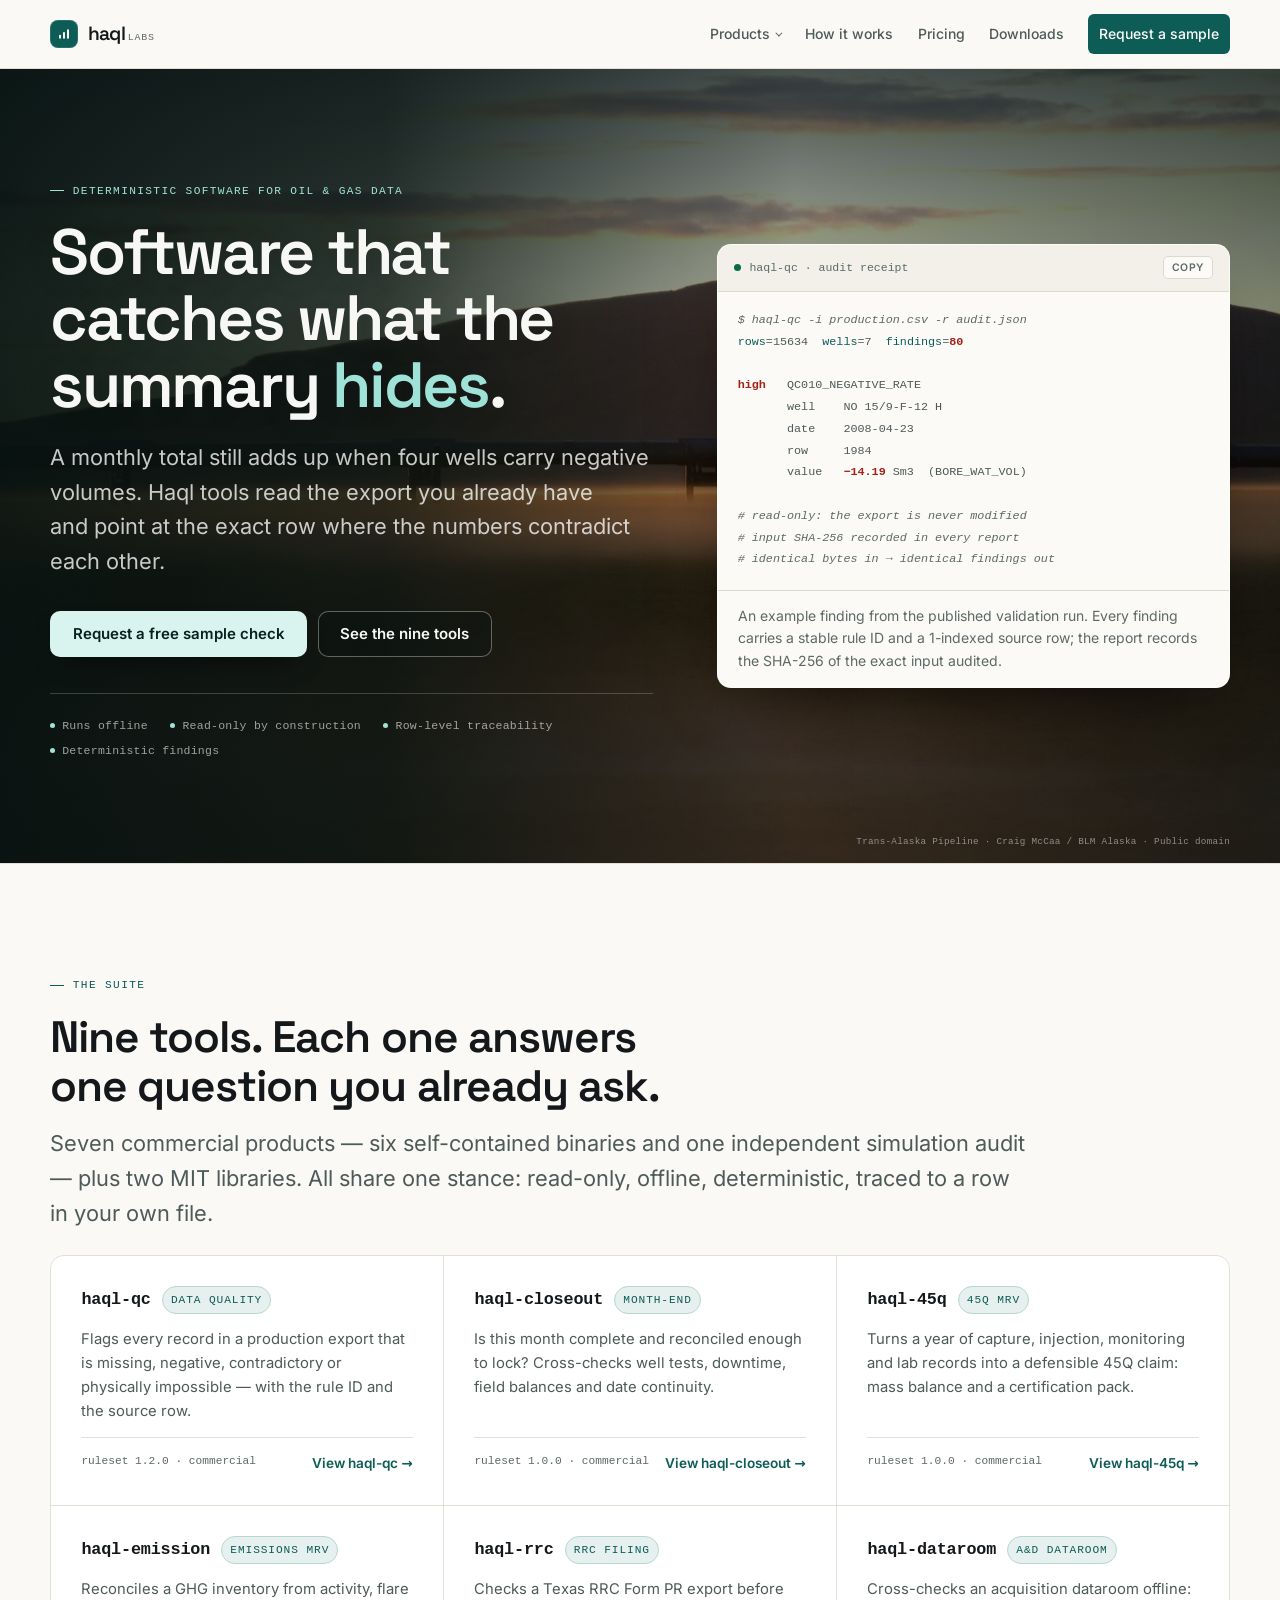
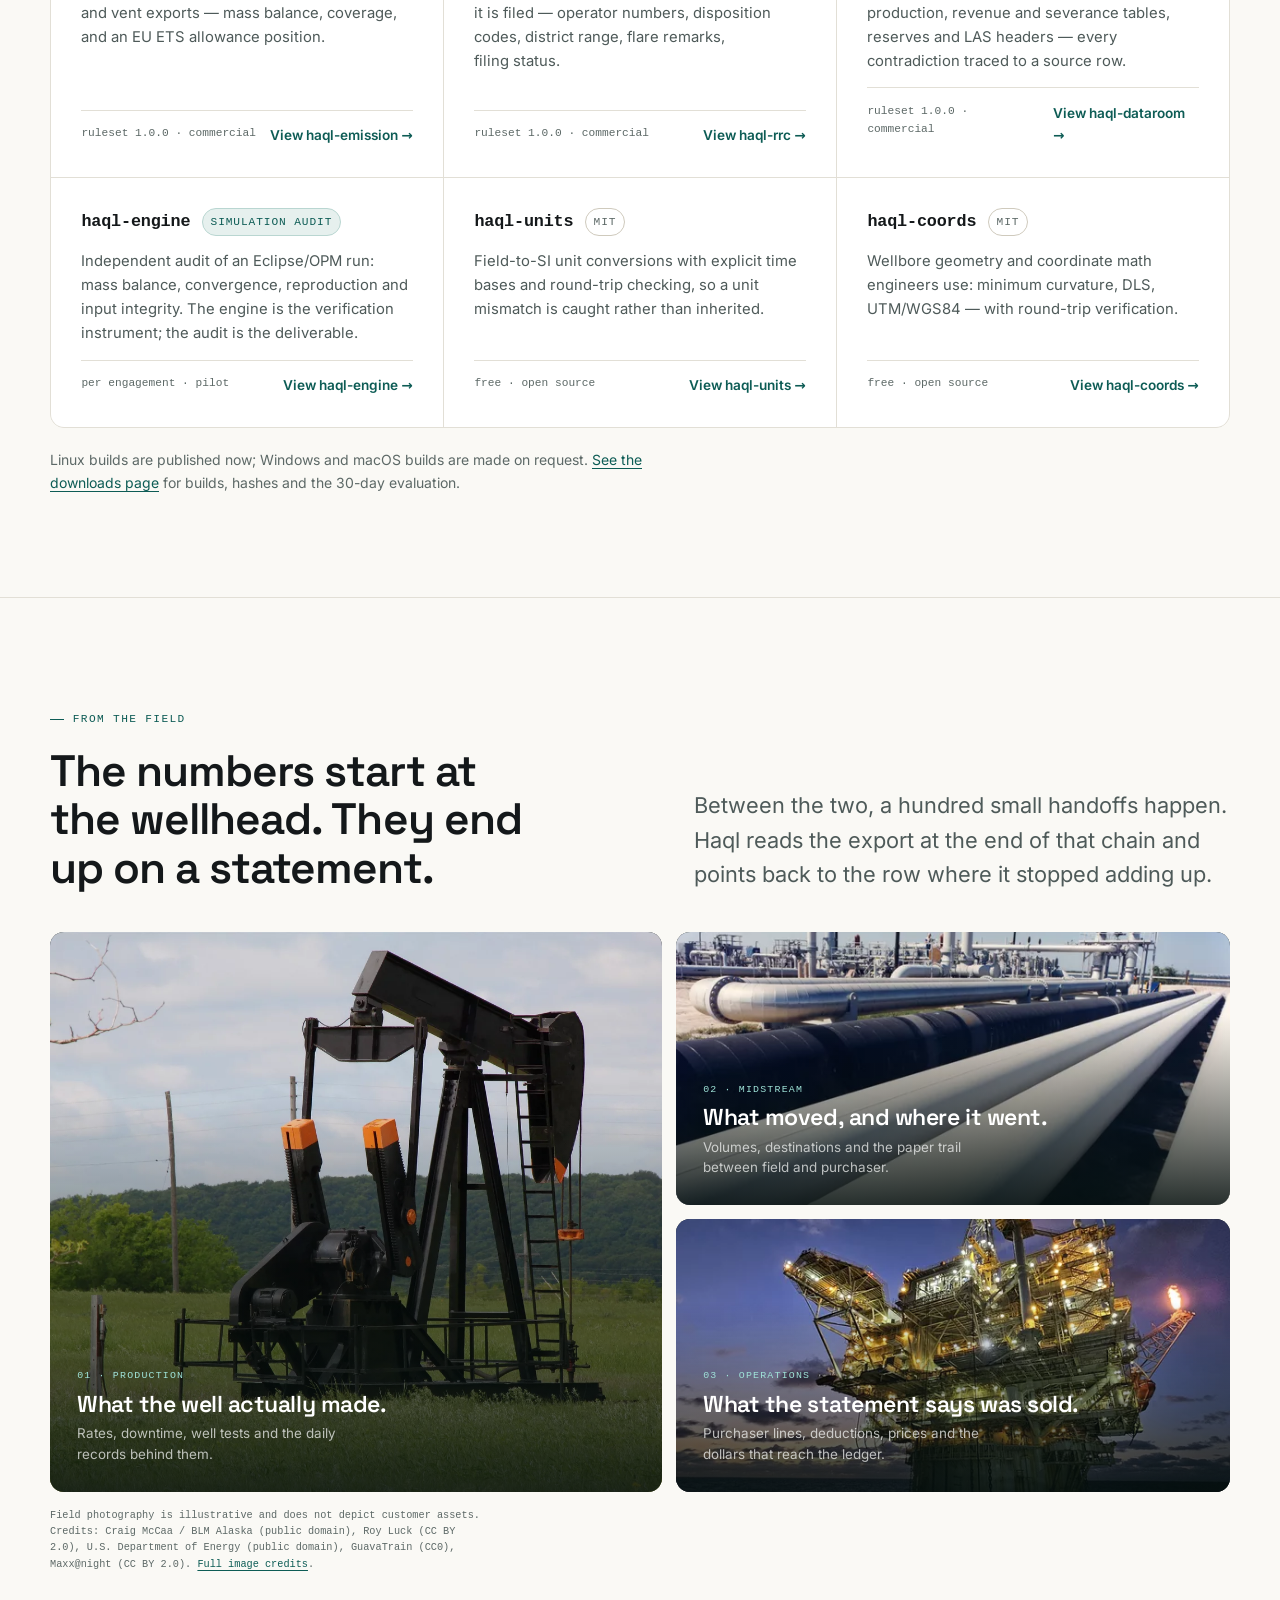
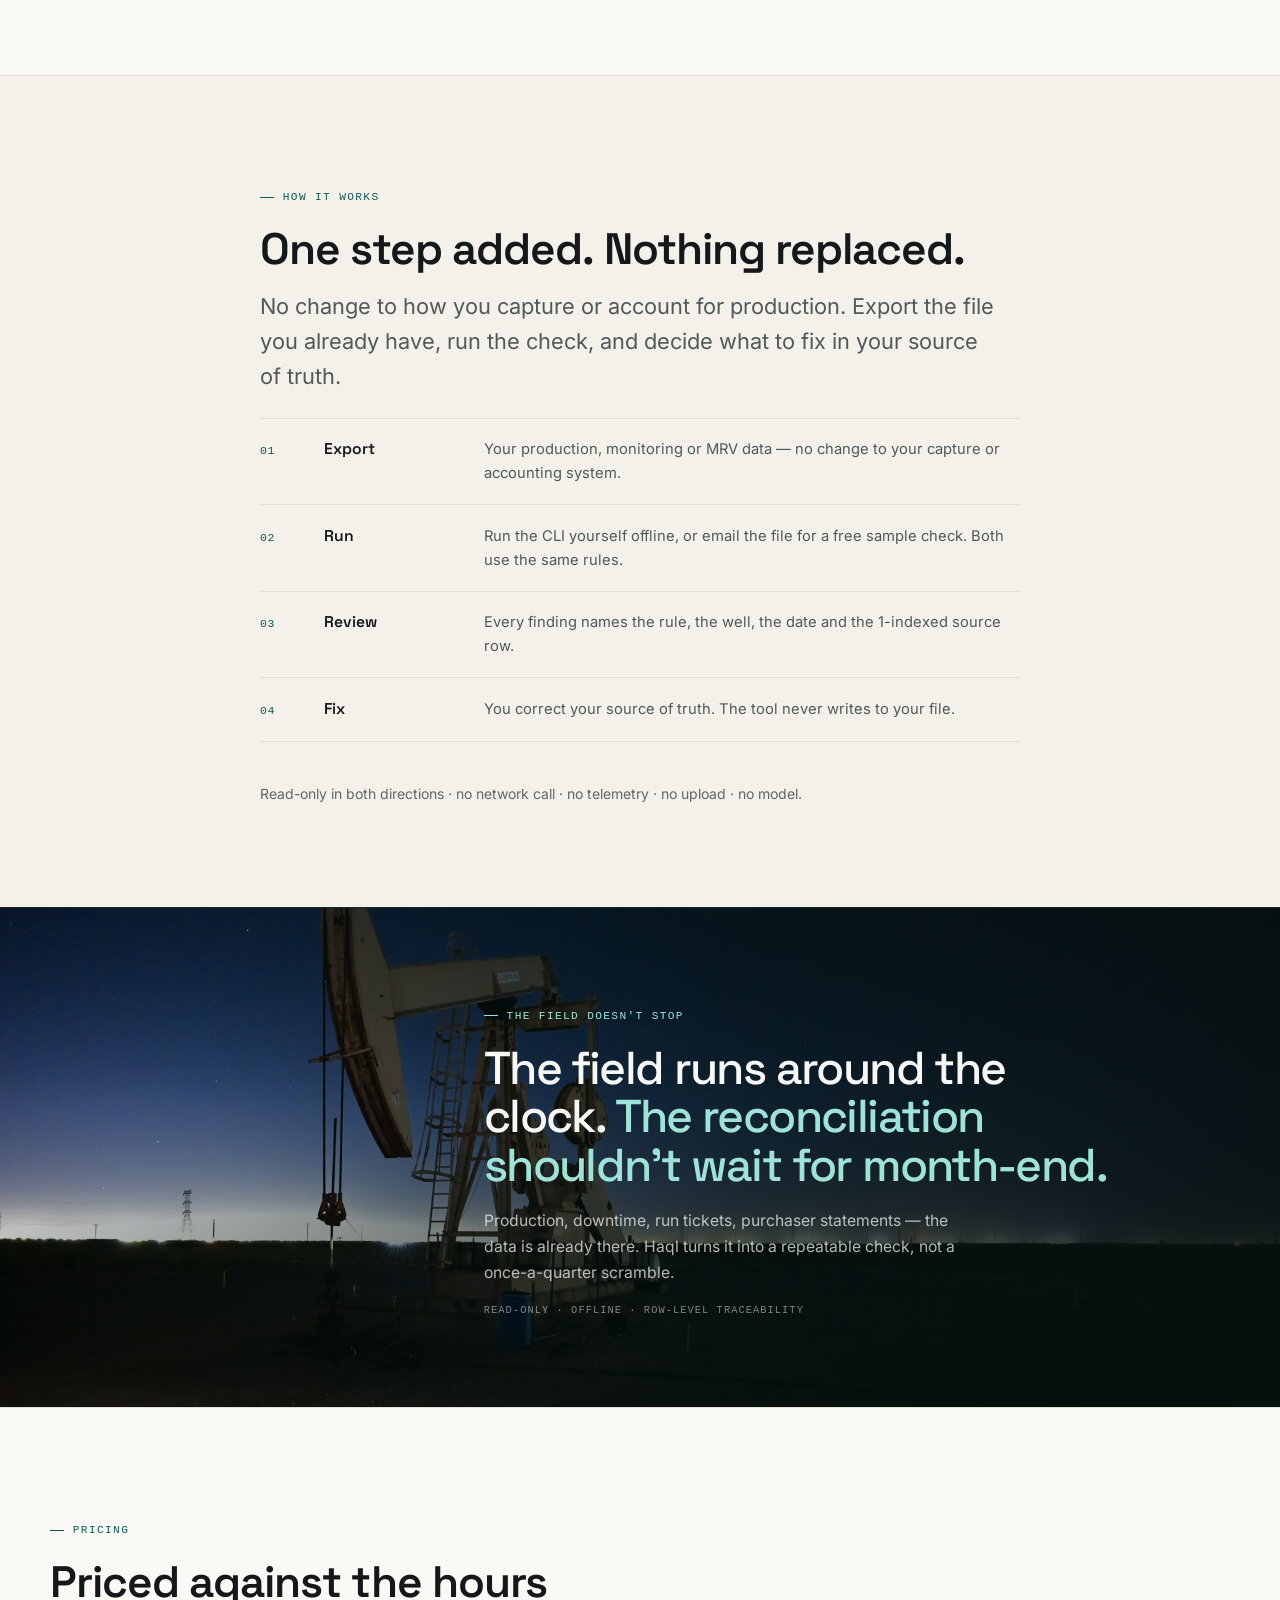
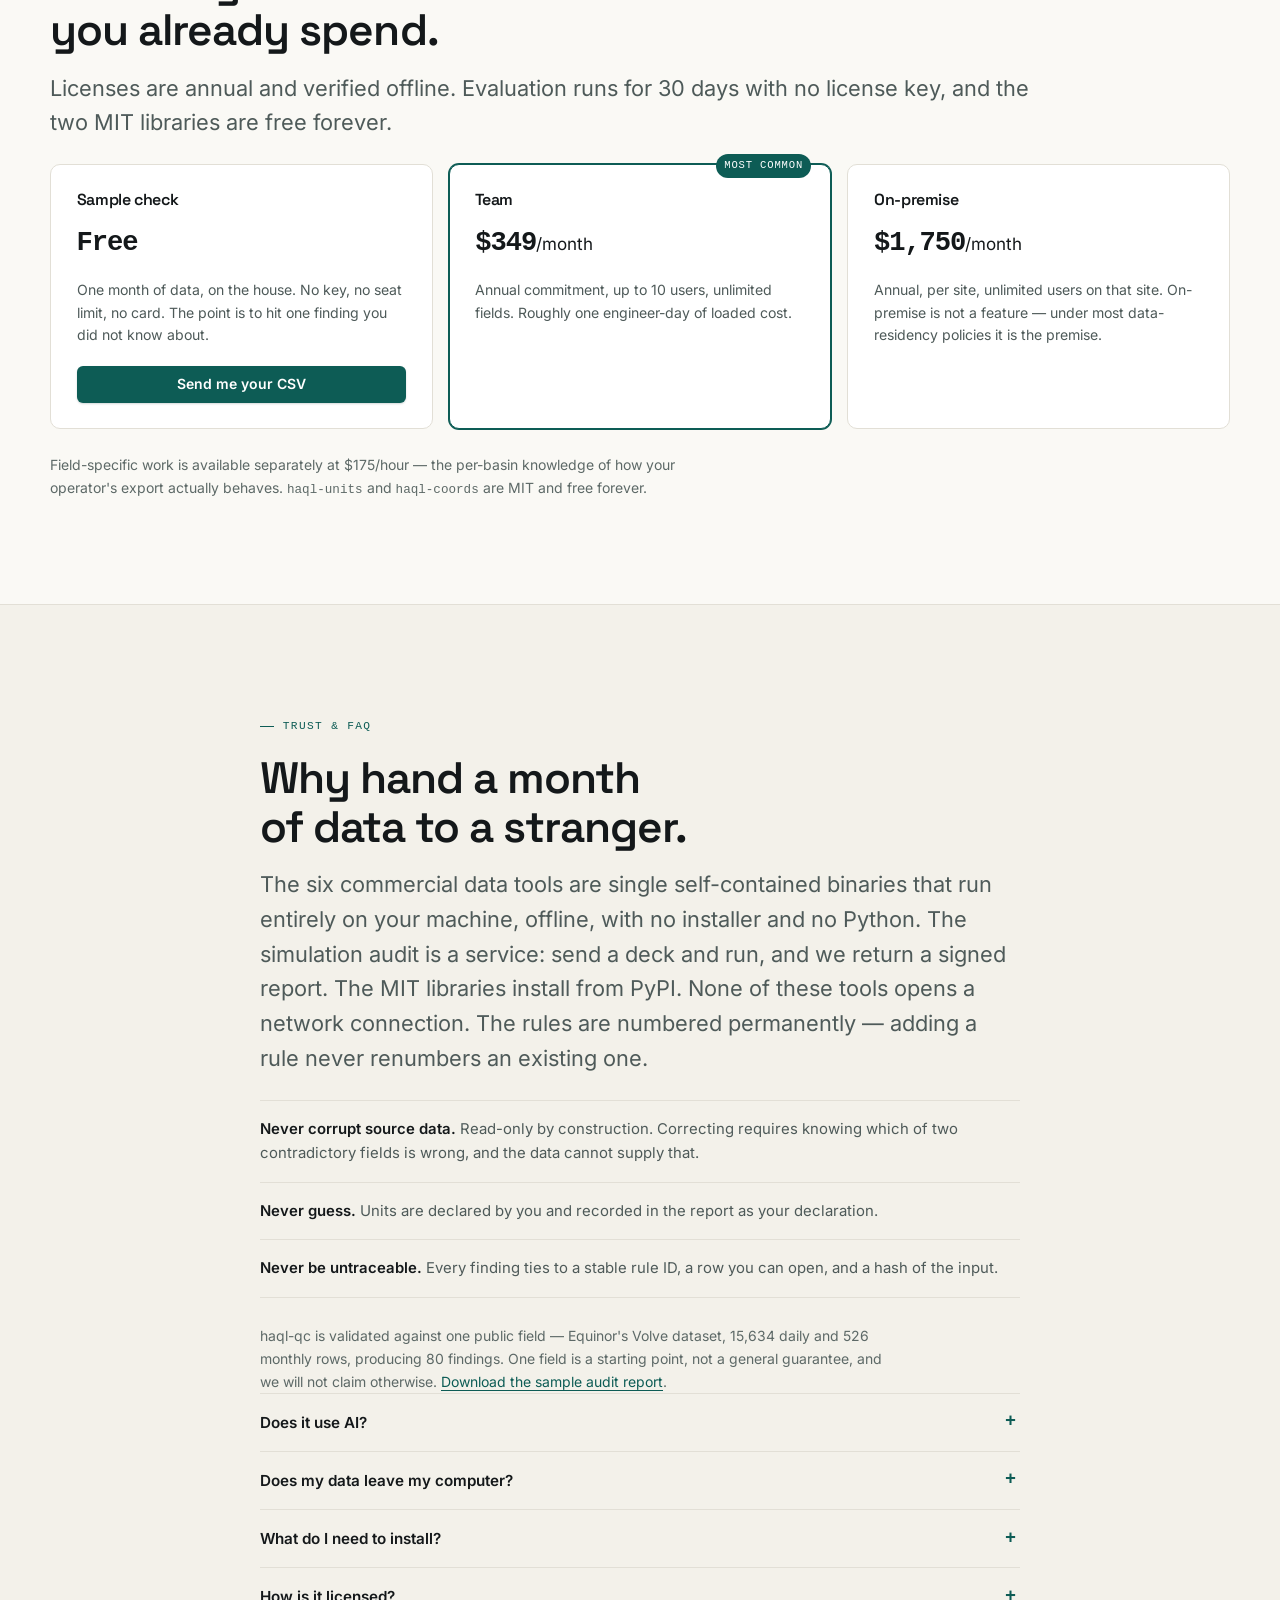
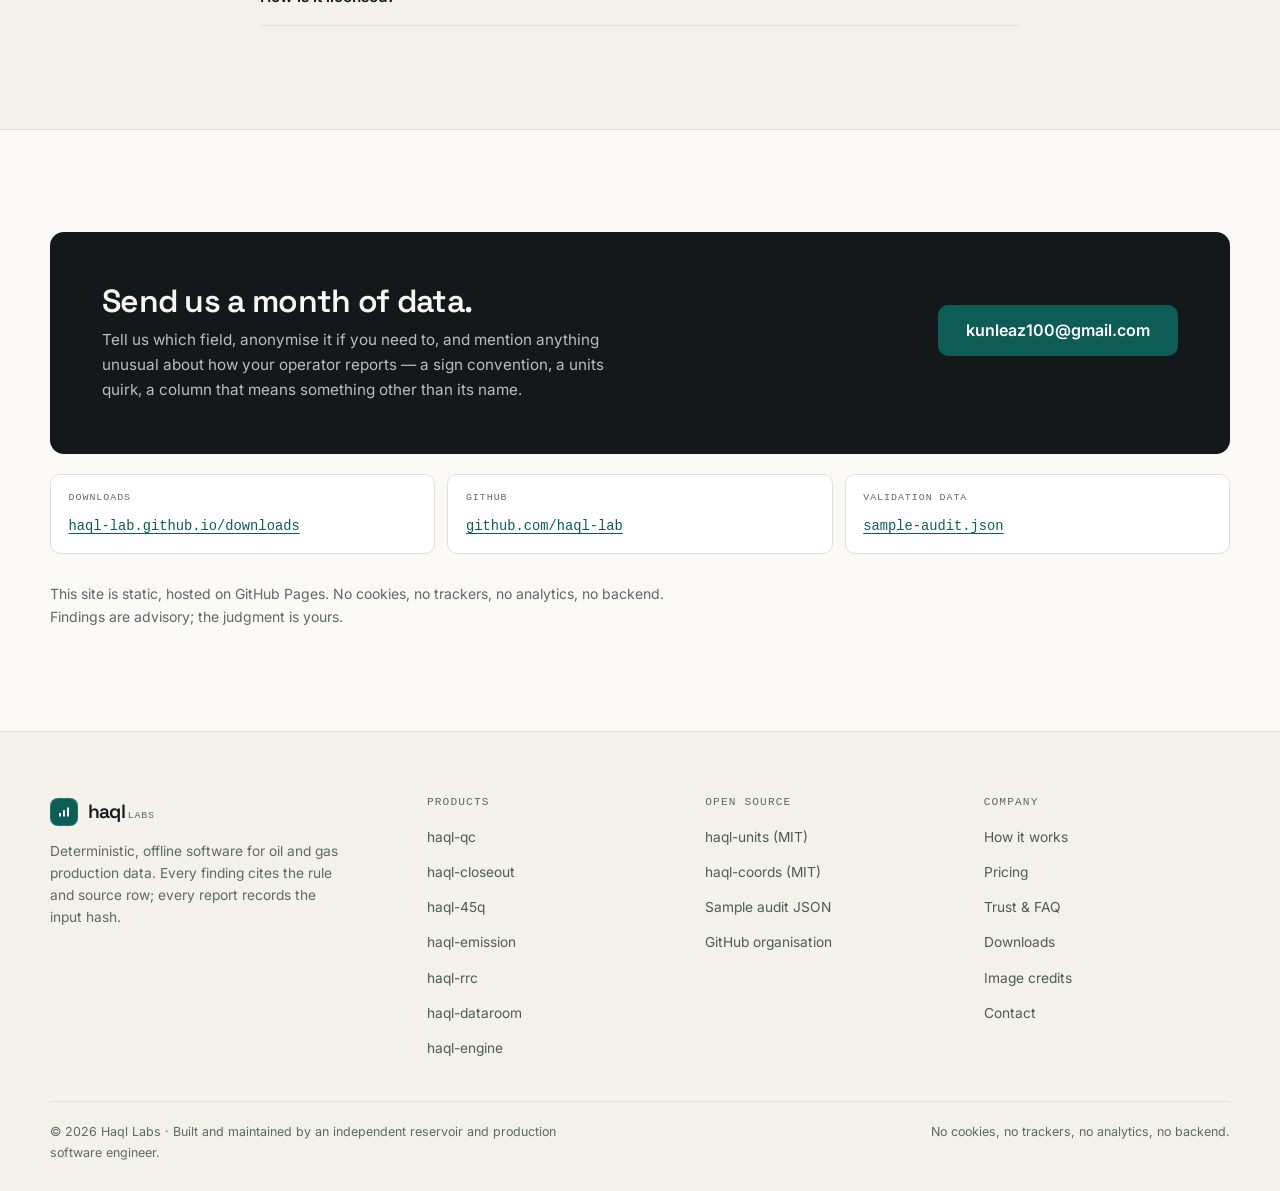
==== commit 333257a1: "site: finish redesign integration and contact update - Apply the new contact email across all pages " ====
--- a/index.html
+++ b/index.html
@@ -4,12 +4,12 @@
 <meta charset="UTF-8">
 <meta name="viewport" content="width=device-width, initial-scale=1">
 <title>Haql Labs — Deterministic software for oil & gas data</title>
-<meta name="description" content="Offline, deterministic tools for oil and gas data: production QC, closeout, 45Q and emissions MRV, RRC filing QC, dataroom QC and forecasting.">
+<meta name="description" content="Deterministic, offline software for oil and gas data: production QC, month-end closeout, 45Q carbon credit MRV, emissions/GHG inventory MRV, Texas RRC filing QC, A&amp;D dataroom QC, simulation audit, units and coordinates. No AI, no cloud uploads.">
 <link rel="canonical" href="https://haql-lab.github.io/">
 <meta property="og:type" content="website">
 <meta property="og:site_name" content="Haql Labs">
 <meta property="og:title" content="Haql Labs — Catch what the summary hides">
-<meta property="og:description" content="Deterministic, offline tools for oil and gas data. Every finding cites the rule, the source row and the input SHA-256.">
+<meta property="og:description" content="Deterministic, offline tools for oil and gas data: production QC, closeout, 45Q, emissions MRV, RRC filing QC, A&amp;D dataroom QC, simulation audit, units, coordinates. Every finding cites a row and rule ID.">
 <meta property="og:url" content="https://haql-lab.github.io/">
 <meta property="og:image" content="https://haql-lab.github.io/assets/img/og-cover.png">
 <meta property="og:image:width" content="1200">
@@ -17,7 +17,7 @@
 <meta property="og:image:alt" content="Haql Labs — catch what the summary hides, over a sunset view of the Trans-Alaska Pipeline">
 <meta name="twitter:card" content="summary_large_image">
 <meta name="twitter:title" content="Haql Labs — Catch what the summary hides">
-<meta name="twitter:description" content="Deterministic, offline tools for oil and gas data. Every finding cites the rule, the source row and the input SHA-256.">
+<meta name="twitter:description" content="Deterministic, offline tools for oil and gas data: production QC, closeout, 45Q, emissions MRV, RRC filing QC, A&amp;D dataroom QC, simulation audit, units, coordinates. Offline, traceable, and transparent.">
 <meta name="twitter:image" content="https://haql-lab.github.io/assets/img/og-cover.png">
 <meta name="twitter:image:alt" content="Haql Labs — catch what the summary hides, over a sunset view of the Trans-Alaska Pipeline">
 <meta name="theme-color" content="#faf9f5" media="(prefers-color-scheme: light)">
@@ -37,8 +37,8 @@
   "name": "Haql Labs",
   "url": "https://haql-lab.github.io/",
   "logo": "https://haql-lab.github.io/assets/img/icon-512.png",
-  "email": "no1mlengineer234@gmail.com",
-  "description": "Haql Labs builds deterministic, offline software for oil and gas production data: production QC, month-end closeout, 45Q and emissions MRV, Texas RRC filing QC, A&D dataroom QC and reservoir forecasting.",
+  "email": "kunleaz100@gmail.com",
+  "description": "Haql Labs builds deterministic, offline software for oil and gas production data: production QC, month-end closeout, 45Q and emissions MRV, Texas RRC filing QC, A&D dataroom QC and simulation audit.",
   "sameAs": ["https://github.com/haql-lab"]
 }
 </script>
@@ -74,7 +74,7 @@
       <a href="index.html#how">How it works</a>
       <a href="index.html#pricing">Pricing</a>
       <a href="downloads.html">Downloads</a>
-      <a class="nav__cta" href="mailto:no1mlengineer234@gmail.com?subject=Free%20sample%20check%20request">Request a sample</a>
+      <a class="nav__cta" href="mailto:kunleaz100@gmail.com?subject=Free%20sample%20check%20request">Request a sample</a>
     </nav>
   </div>
 </header>
@@ -96,7 +96,7 @@
       <h1>Software that catches what the summary <em>hides</em>.</h1>
       <p class="lede">A monthly total still adds up when four wells carry negative volumes. Haql tools read the export you already have and point at the exact row where the numbers contradict each other.</p>
       <div class="cta">
-        <a class="btn btn--p" href="mailto:no1mlengineer234@gmail.com?subject=Free%20sample%20check%20request">Request a free sample check</a>
+        <a class="btn btn--p" href="mailto:kunleaz100@gmail.com?subject=Free%20sample%20check%20request">Request a free sample check</a>
         <a class="btn btn--s" href="#tools">See the nine tools</a>
       </div>
       <ul class="proof">
@@ -121,7 +121,7 @@
 <span class="c"># read-only: the export is never modified</span>
 <span class="c"># input SHA-256 recorded in every report</span>
 <span class="c"># identical bytes in → identical findings out</span></pre>
-      <p class="panel__cap">An example finding from the published validation run. Every finding carries a stable rule ID, a 1-indexed source row and the hash of the exact input audited.</p>
+      <p class="panel__cap">An example finding from the published validation run. Every finding carries a stable rule ID and a 1-indexed source row; the report records the SHA-256 of the exact input audited.</p>
     </div>
   </div>
   <p class="hero__credit">Trans-Alaska Pipeline · Craig McCaa / BLM Alaska · Public domain</p>
@@ -161,13 +161,13 @@
 
       <article class="product">
         <div class="product__hd"><h3>haql-rrc</h3><span class="pill">RRC filing</span></div>
-        <p>Checks a Texas RRC Form PR export before it is filed — operator numbers, disposition codes, district range, flare remarks, filing clock.</p>
+        <p>Checks a Texas RRC Form PR export before it is filed — operator numbers, disposition codes, district range, flare remarks, filing status.</p>
         <div class="product__meta"><span>ruleset 1.0.0 · commercial</span><a class="product__link" href="haql-rrc.html">View haql-rrc</a></div>
       </article>
 
       <article class="product">
         <div class="product__hd"><h3>haql-dataroom</h3><span class="pill">A&amp;D dataroom</span></div>
-        <p>Cross-checks an acquisition dataroom offline: production, revenue and severance tables, reserves and LAS headers — before the deal closes.</p>
+        <p>Cross-checks an acquisition dataroom offline: production, revenue and severance tables, reserves and LAS headers — every contradiction traced to a source row.</p>
         <div class="product__meta"><span>ruleset 1.0.0 · commercial</span><a class="product__link" href="haql-dataroom.html">View haql-dataroom</a></div>
       </article>
 
@@ -190,7 +190,7 @@
       </article>
     </div>
 
-    <p class="fine mt-4">Downloads are published per release for Windows, macOS and Linux. <a href="downloads.html">See the downloads page</a> for builds, hashes and the 30-day evaluation.</p>
+    <p class="fine mt-4">Linux builds are published now; Windows and macOS builds are made on request. <a href="downloads.html">See the downloads page</a> for builds, hashes and the 30-day evaluation.</p>
   </div>
 </section>
 
@@ -295,7 +295,7 @@
         <h3>Sample check</h3>
         <p class="tier__p"><b>Free</b></p>
         <p>One month of data, on the house. No key, no seat limit, no card. The point is to hit one finding you did not know about.</p>
-        <a class="btn btn--p btn--sm" href="mailto:no1mlengineer234@gmail.com?subject=Free%20sample%20check%20request">Send me your CSV</a>
+        <a class="btn btn--p btn--sm" href="mailto:kunleaz100@gmail.com?subject=Free%20sample%20check%20request">Send me your CSV</a>
       </div>
       <div class="tier tier--mid">
         <h3>Team</h3>
@@ -318,7 +318,7 @@
   <div class="wrap wrap--narrow">
     <p class="eyebrow">Trust &amp; FAQ</p>
     <h2>Why hand a month of data to a stranger.</h2>
-    <p class="lede">Every Haql tool is a single self-contained binary that runs entirely on your machine, offline, with no installer and no Python. It never opens a network connection. The rules are numbered permanently — adding a rule never renumbers an existing one.</p>
+    <p class="lede">The six commercial data tools are single self-contained binaries that run entirely on your machine, offline, with no installer and no Python. The simulation audit is a service: send a deck and run, and we return a signed report. The MIT libraries install from PyPI. None of these tools opens a network connection. The rules are numbered permanently — adding a rule never renumbers an existing one.</p>
     <ul class="plain">
       <li><b>Never corrupt source data.</b> Read-only by construction. Correcting requires knowing which of two contradictory fields is wrong, and the data cannot supply that.</li>
       <li><b>Never guess.</b> Units are declared by you and recorded in the report as your declaration.</li>
@@ -328,7 +328,7 @@
 
     <details><summary>Does it use AI?</summary><p>No. Every rule is deterministic arithmetic on your data — comparisons, monotonicity checks, medians. No model, no network call. Running the same file twice gives the same answer.</p></details>
     <details><summary>Does my data leave my computer?</summary><p>Run locally, nothing leaves your machine — the code makes no outbound calls. If you use the free sample check, you choose to email us the file, and you can ask for it back anonymised or deleted.</p></details>
-    <details><summary>What do I need to install?</summary><p>Nothing, if you use the free sample check. To run the tools yourself, download the binary for your OS from the <a href="downloads.html">downloads page</a> — no Python, nothing else to configure.</p></details>
+    <details><summary>What do I need to install?</summary><p>Nothing, if you use the free sample check. To run the tools yourself, download the Linux binary from the <a href="downloads.html">downloads page</a> — no Python, nothing else to configure. Windows and macOS builds are made on request.</p></details>
     <details><summary>How is it licensed?</summary><p>The commercial tools are proprietary: running them requires a signed Ed25519 token carrying company, tier, seats and expiry, verified entirely offline. No activation server. <span class="mono">haql-units</span> and <span class="mono">haql-coords</span> are MIT and need no license.</p></details>
   </div>
 </section>
@@ -342,7 +342,7 @@
         <p>Tell us which field, anonymise it if you need to, and mention anything unusual about how your operator reports — a sign convention, a units quirk, a column that means something other than its name.</p>
       </div>
       <div>
-        <a class="btn btn--p btn--lg" href="mailto:no1mlengineer234@gmail.com?subject=Free%20sample%20check%20request">no1mlengineer234@gmail.com</a>
+        <a class="btn btn--p btn--lg" href="mailto:kunleaz100@gmail.com?subject=Free%20sample%20check%20request">kunleaz100@gmail.com</a>
       </div>
     </div>
     <div class="links mt-4">
@@ -364,7 +364,7 @@
           <span class="brand__mark" aria-hidden="true"><svg viewBox="0 0 24 24" width="16" height="16" fill="currentColor"><rect x="4.5" y="13" width="3" height="6" rx="1.5"/><rect x="10.5" y="9" width="3" height="10" rx="1.5"/><rect x="16.5" y="5" width="3" height="14" rx="1.5"/></svg></span>
           <span class="brand__word">haql<span class="brand__lab">Labs</span></span>
         </a>
-        <p>Deterministic, offline software for oil and gas production data. Every finding cites the rule, the source row and the input hash.</p>
+        <p>Deterministic, offline software for oil and gas production data. Every finding cites the rule and source row; every report records the input hash.</p>
       </div>
       <div class="ftr__col">
         <h2>Products</h2>
@@ -395,7 +395,7 @@
           <li><a href="index.html#faq">Trust &amp; FAQ</a></li>
           <li><a href="downloads.html">Downloads</a></li>
           <li><a href="credits.html">Image credits</a></li>
-          <li><a href="mailto:no1mlengineer234@gmail.com">Contact</a></li>
+          <li><a href="mailto:kunleaz100@gmail.com">Contact</a></li>
         </ul>
       </div>
     </div>
--- a/assets/css/style.css
+++ b/assets/css/style.css
@@ -205,7 +205,12 @@
   font-family: var(--mono);
 }
 ::selection {
-  background: color-mix(in srgb, var(--accent) 22%, transparent);
+  background: rgba(13, 92, 85, 0.22);
+}
+@media (prefers-color-scheme: dark) {
+  ::selection {
+    background: rgba(116, 211, 198, 0.28);
+  }
 }
 :focus-visible {
   outline: 2px solid var(--accent);
@@ -288,10 +293,15 @@
   position: sticky;
   top: 0;
   z-index: 100;
-  background: color-mix(in srgb, var(--bg) 88%, transparent);
+  background: rgba(250, 249, 245, 0.88);
   -webkit-backdrop-filter: saturate(160%) blur(12px);
   backdrop-filter: saturate(160%) blur(12px);
   border-bottom: 1px solid var(--line);
+}
+@media (prefers-color-scheme: dark) {
+  .hdr {
+    background: rgba(12, 16, 15, 0.88);
+  }
 }
 .hdr__in {
   display: flex;
@@ -531,6 +541,7 @@
     border-bottom: 1px solid var(--line);
     box-shadow: 0 24px 40px rgba(10, 20, 18, 0.12);
     padding: 0.7rem clamp(1.25rem, 5vw, 2.5rem) 1rem;
+    max-height: calc(100vh - var(--hdr-h));
     max-height: calc(100dvh - var(--hdr-h));
     overflow-y: auto;
   }
@@ -1110,10 +1121,12 @@
   }
 }
 /* numeric step variant used by units/coords pages */
-.flow:has(> .step) {
-  grid-template-columns: repeat(auto-fit, minmax(min(100%, 215px), 1fr));
-  gap: 1.25rem;
-  border-top: 0;
+@supports selector(:has(*)) {
+  .flow:has(> .step) {
+    grid-template-columns: repeat(auto-fit, minmax(min(100%, 215px), 1fr));
+    gap: 1.25rem;
+    border-top: 0;
+  }
 }
 .flow > .step {
   position: relative;
@@ -1675,6 +1688,9 @@
   padding: 0.22rem 0.5rem;
   border-radius: var(--r-pill);
 }
+.tier--mid.tier--no-badge::after {
+  content: none;
+}
 .tier h3 {
   font-size: 1rem;
   margin-bottom: 0.8rem;
@@ -1816,7 +1832,7 @@
   max-width: 24ch;
 }
 .band p {
-  color: color-mix(in srgb, var(--ink-inverse) 74%, transparent);
+  color: rgba(247, 248, 246, 0.74);
   font-size: 0.95rem;
   max-width: 52ch;
 }
@@ -1830,12 +1846,23 @@
   color: var(--on-accent);
 }
 .band .btn--s {
-  border-color: color-mix(in srgb, var(--ink-inverse) 30%, transparent);
+  border-color: rgba(247, 248, 246, 0.3);
   color: var(--ink-inverse);
 }
 .band .btn--s:hover {
-  background: color-mix(in srgb, var(--ink-inverse) 10%, transparent);
+  background: rgba(247, 248, 246, 0.1);
   color: var(--ink-inverse);
+}
+@media (prefers-color-scheme: dark) {
+  .band p {
+    color: rgba(12, 16, 15, 0.74);
+  }
+  .band .btn--s {
+    border-color: rgba(12, 16, 15, 0.3);
+  }
+  .band .btn--s:hover {
+    background: rgba(12, 16, 15, 0.1);
+  }
 }
 @media (max-width: 760px) {
   .band {
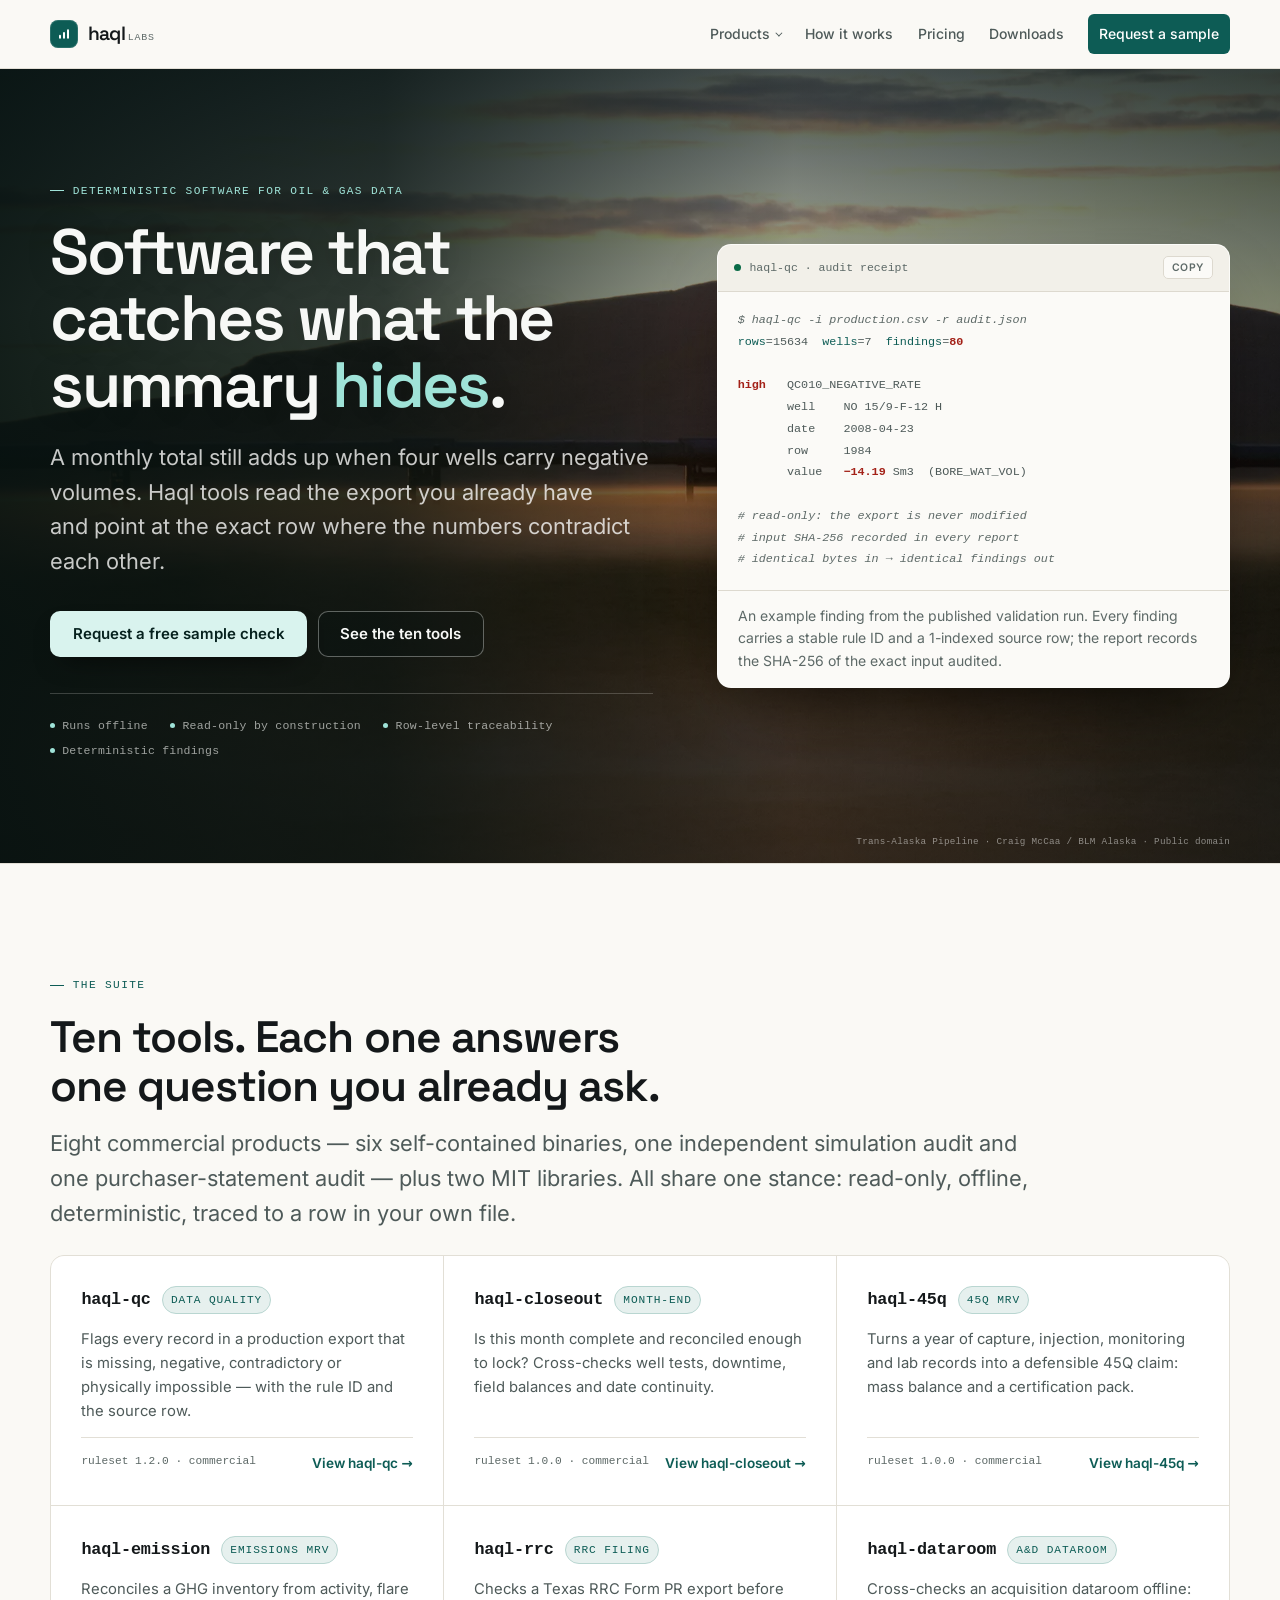
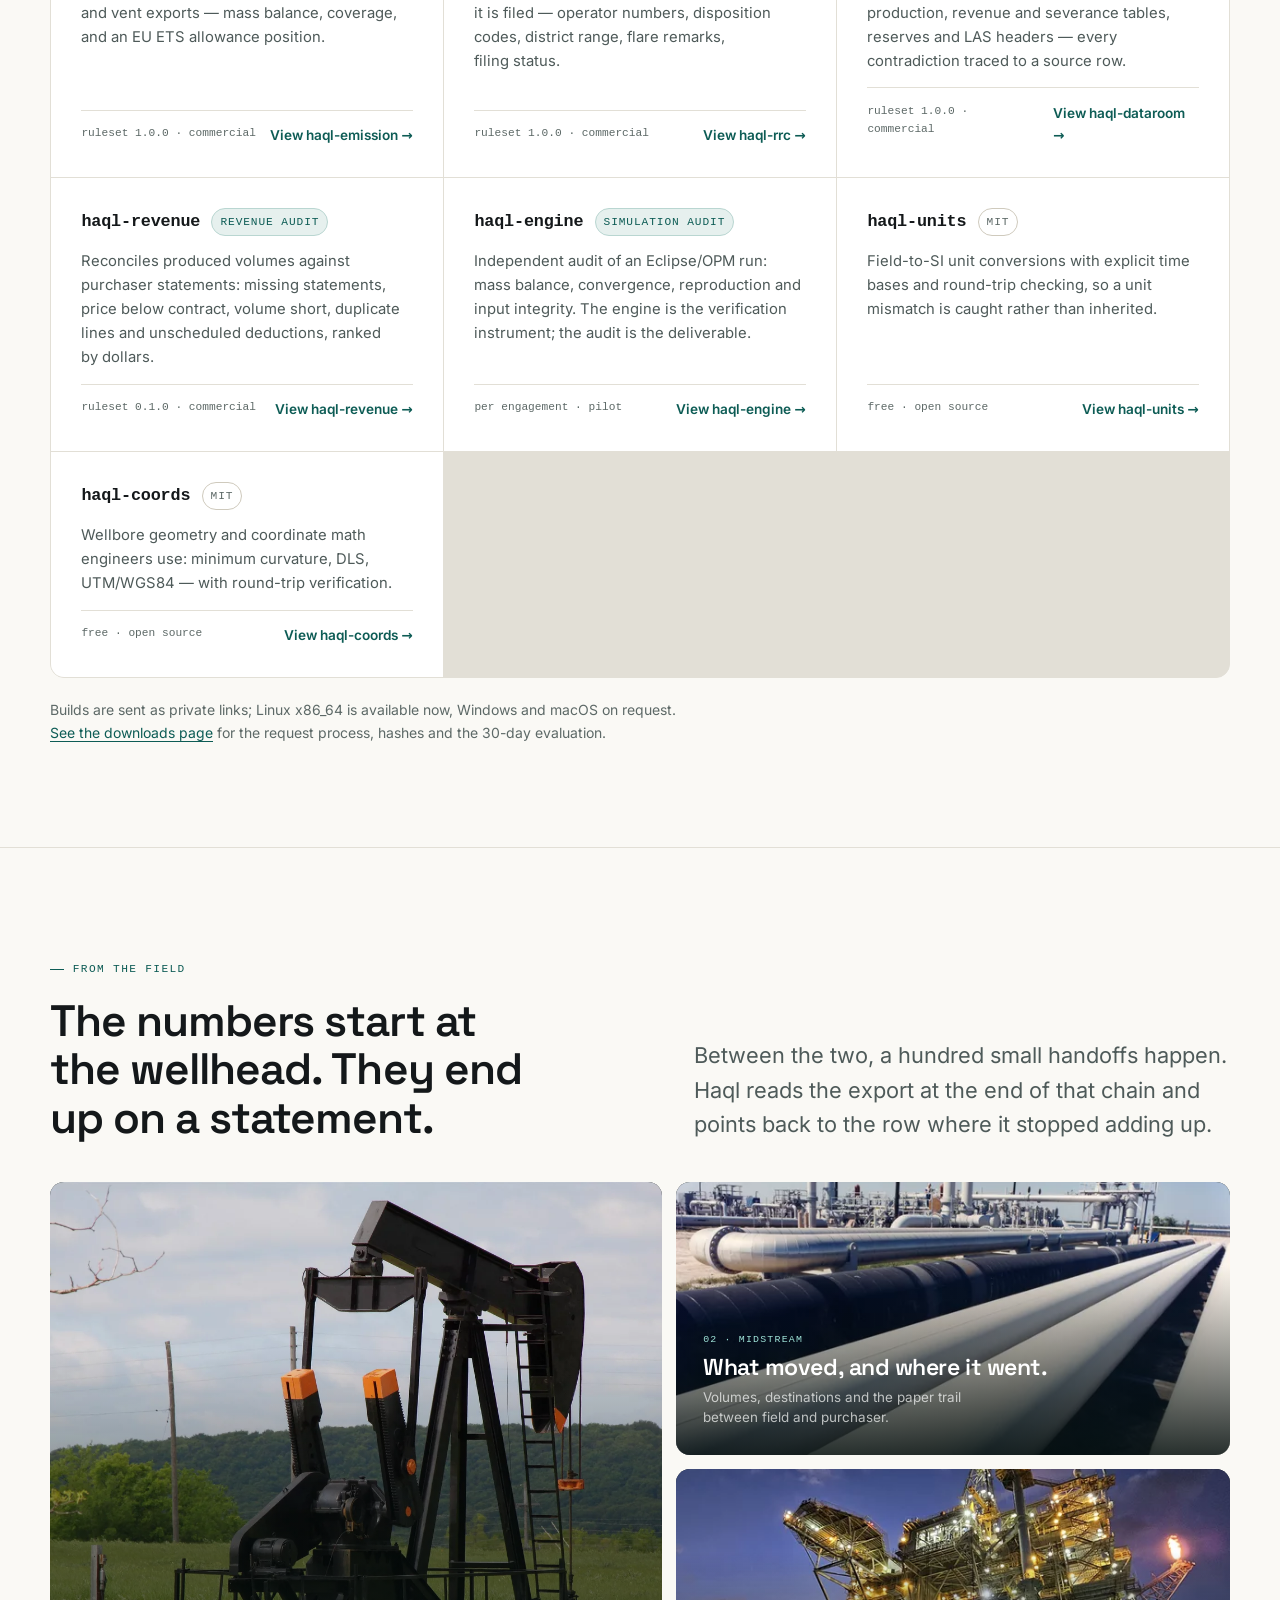
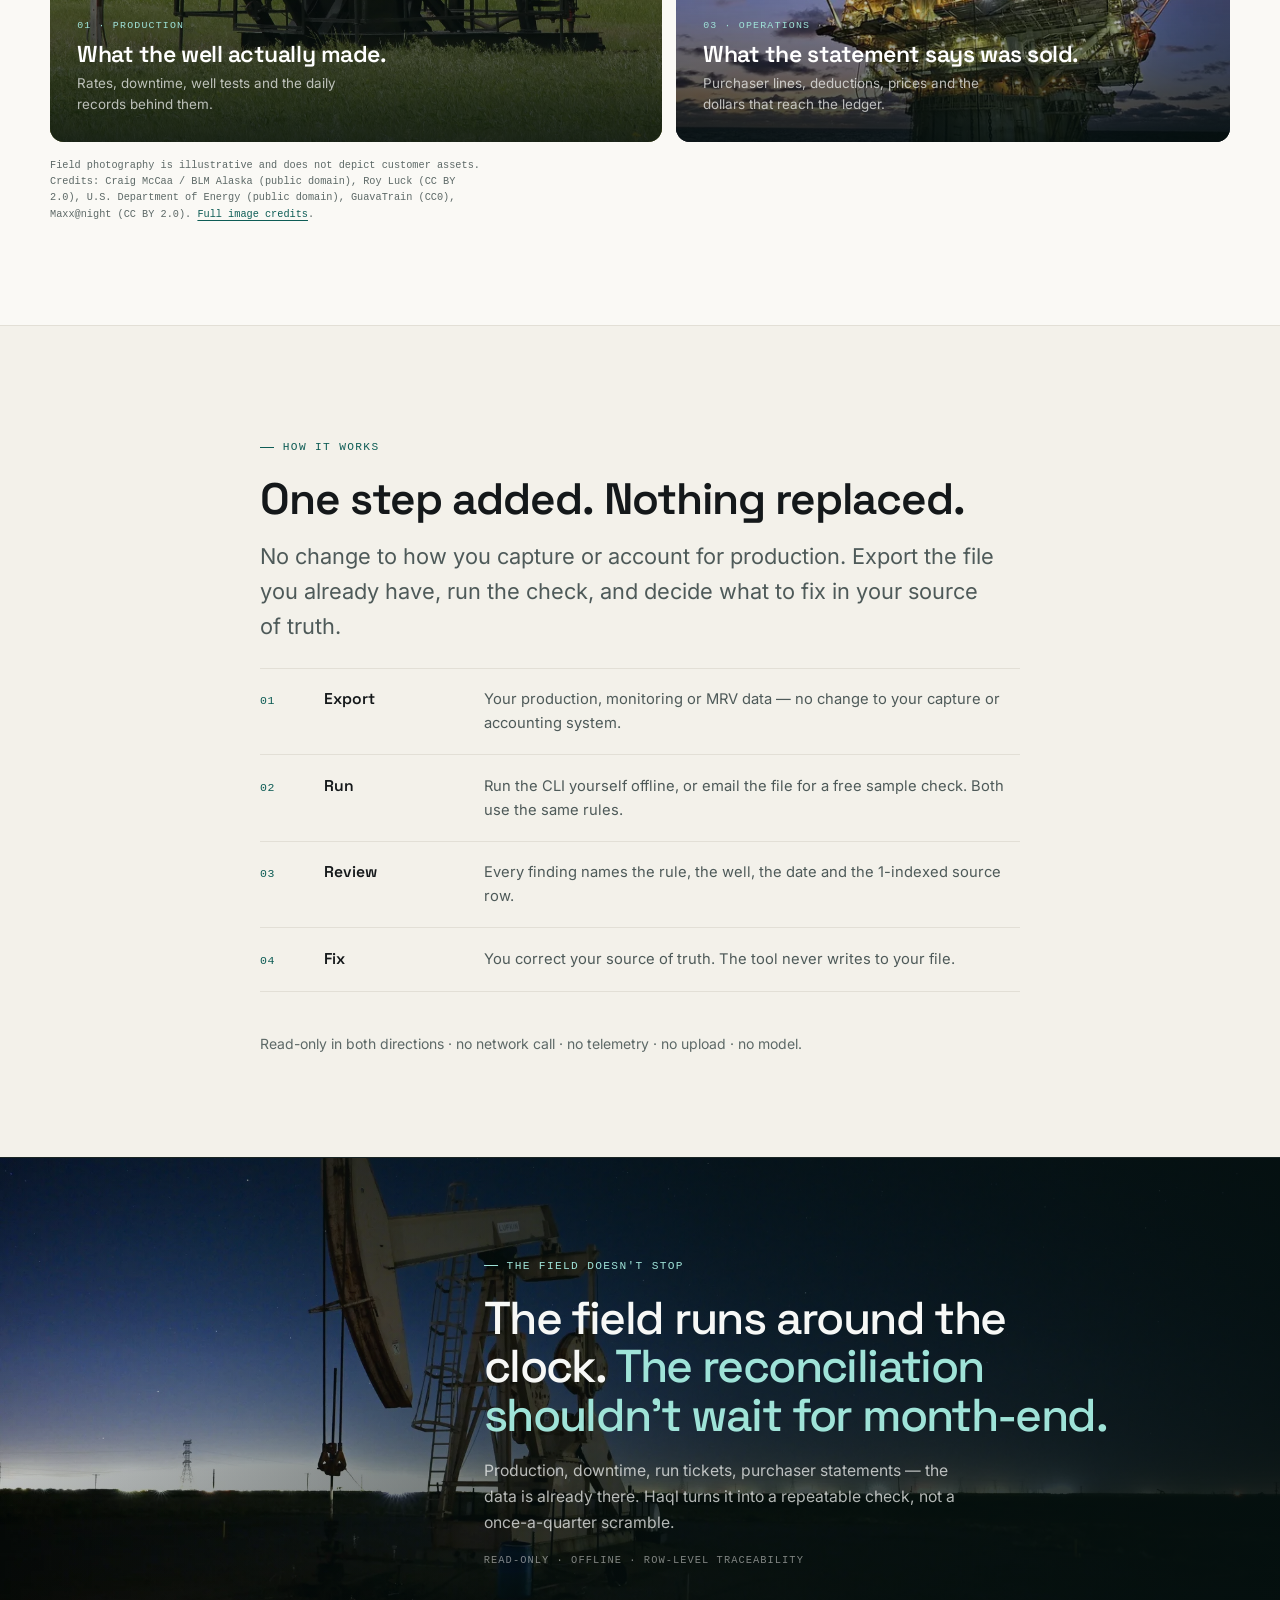
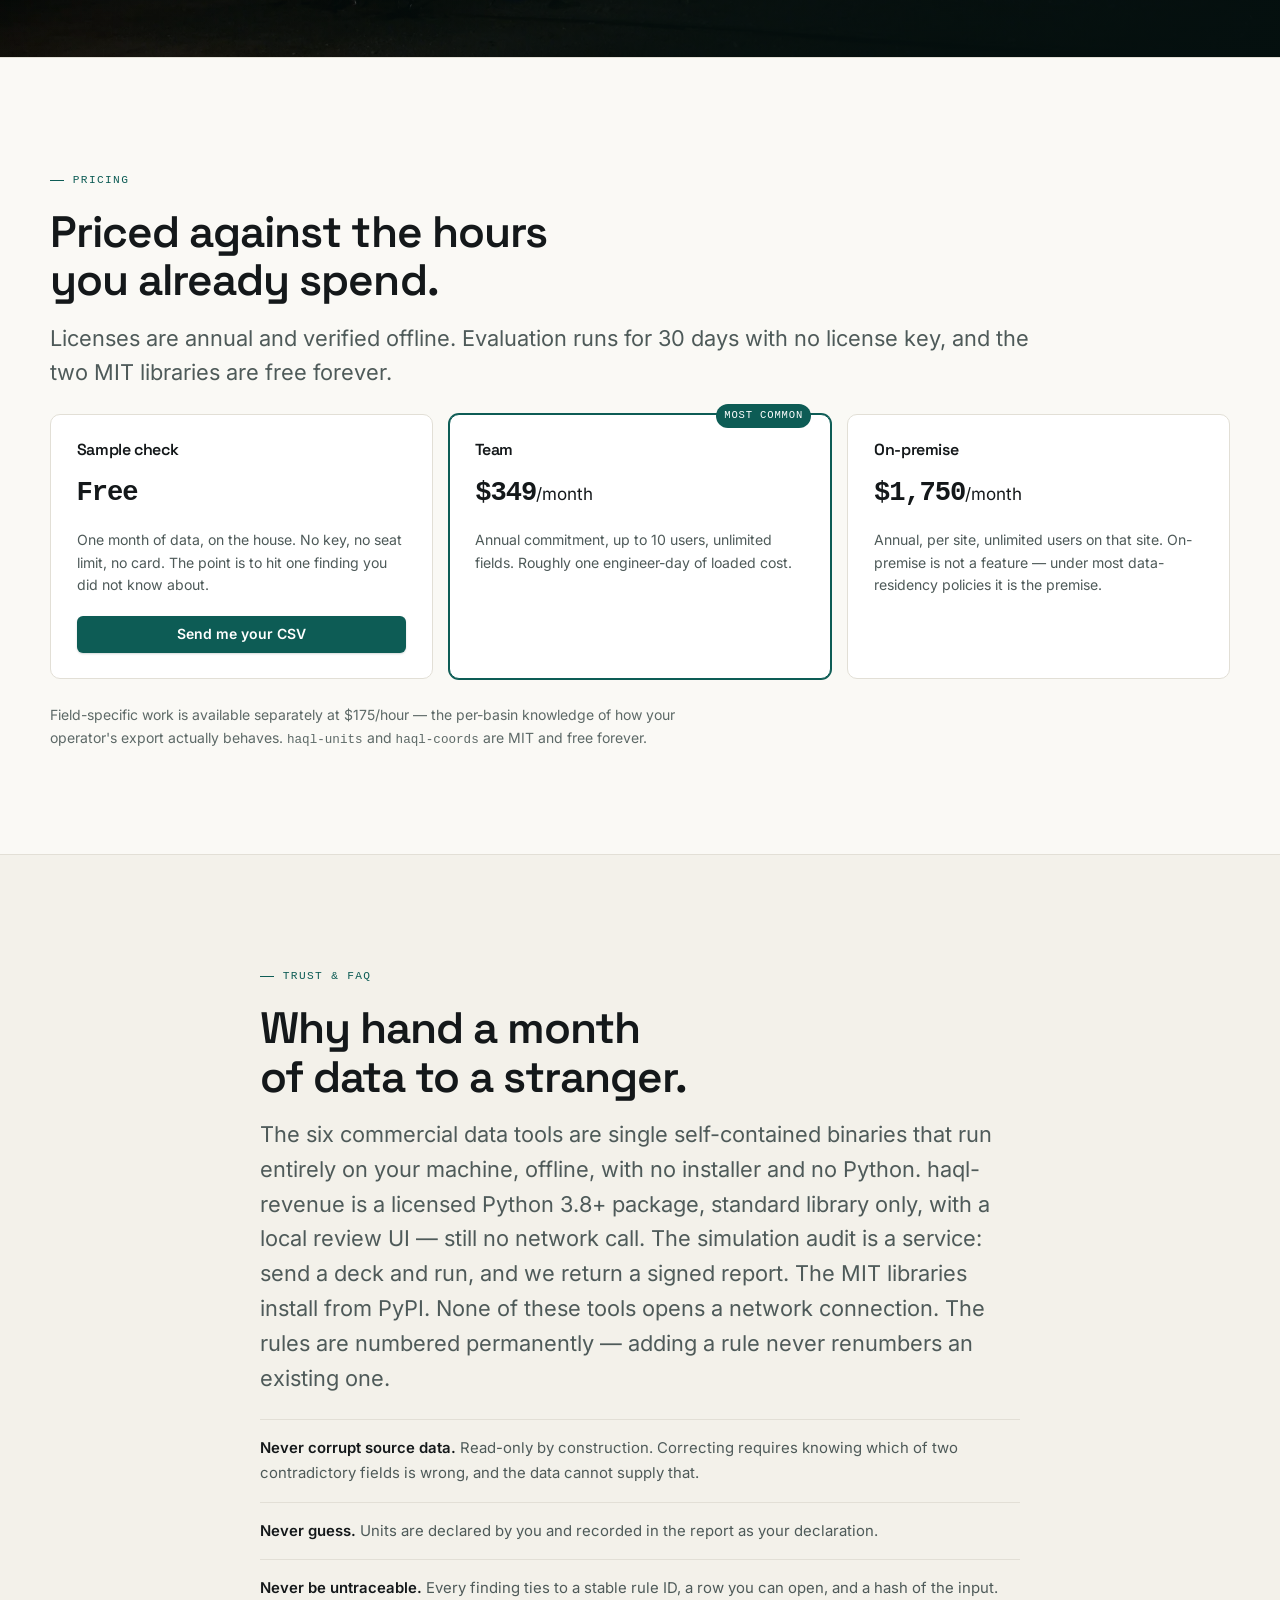
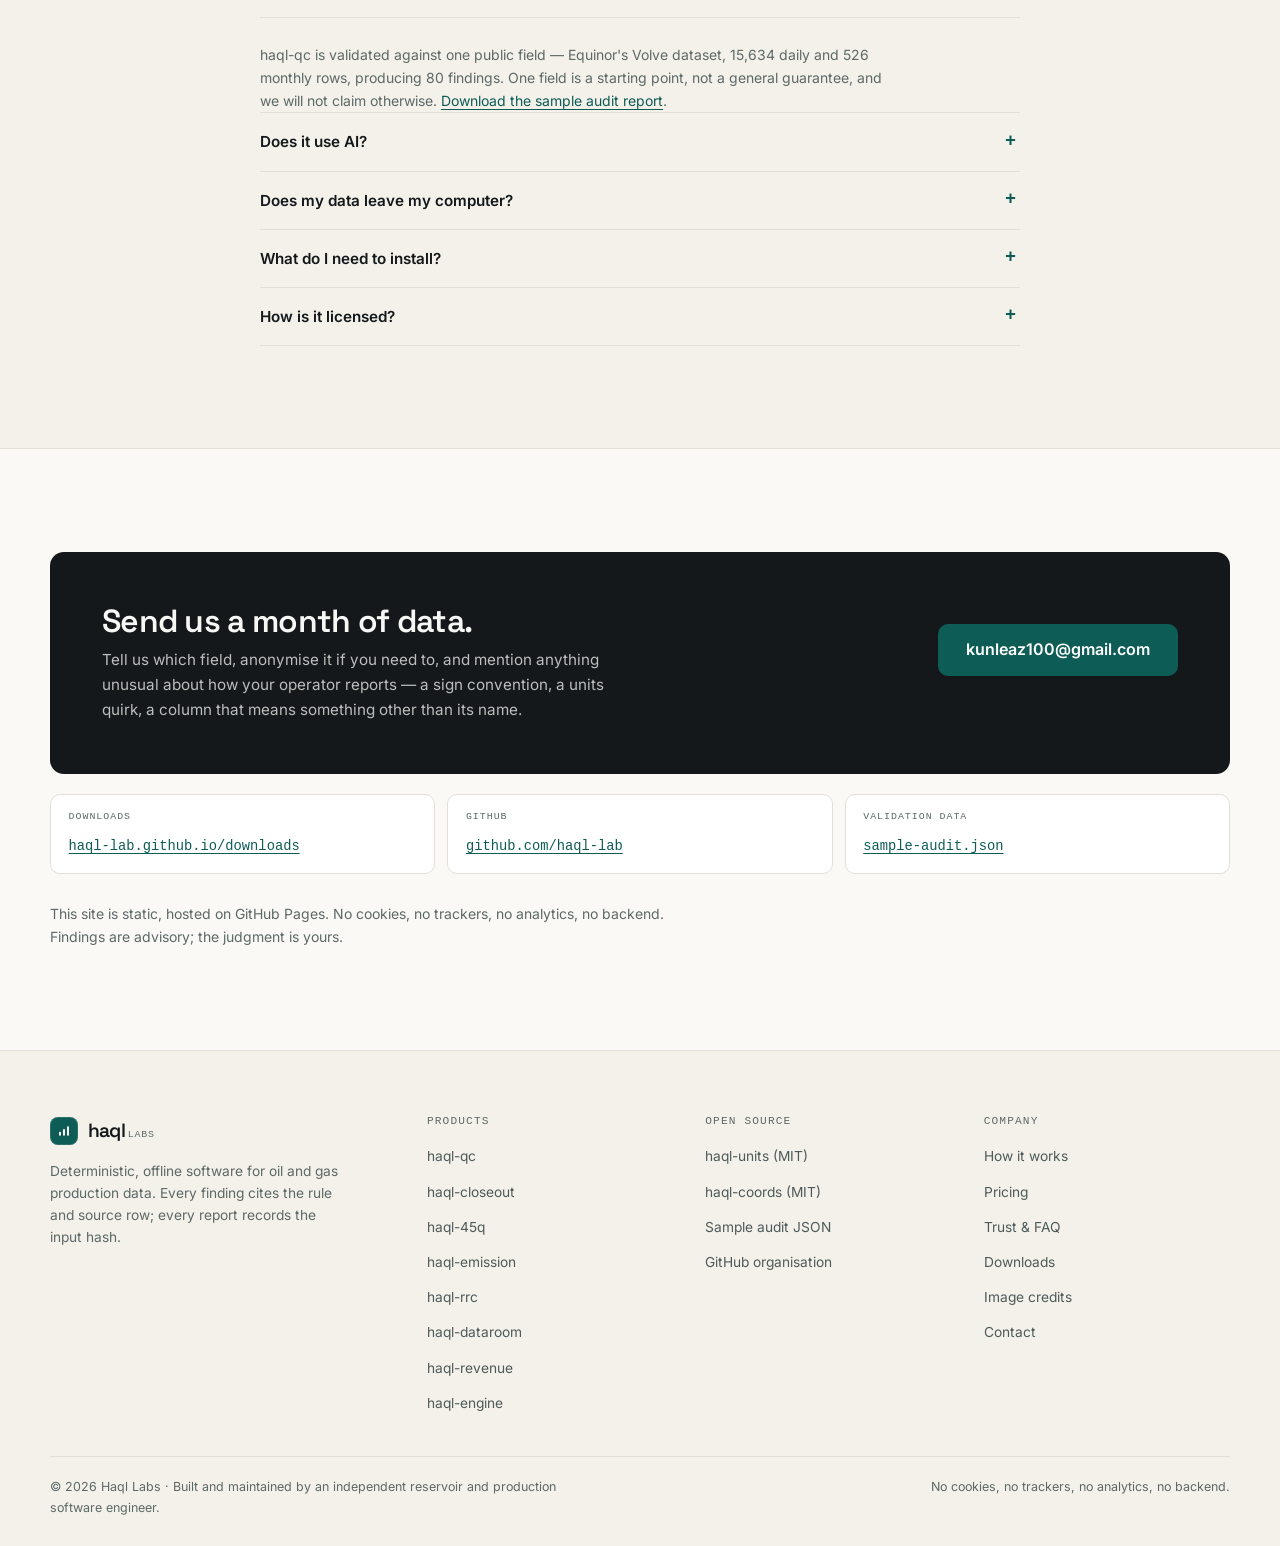
==== commit 7795c2dd: "site: add the haql-revenue purchaser statement audit page The revenue tool had no page, card or site" ====
--- a/index.html
+++ b/index.html
@@ -65,10 +65,11 @@
           <a class="menu__item" href="haql-emission.html"><b>haql-emission</b><span>GHG &amp; EU ETS MRV</span></a>
           <a class="menu__item" href="haql-rrc.html"><b>haql-rrc</b><span>Texas RRC Form PR</span></a>
           <a class="menu__item" href="haql-dataroom.html"><b>haql-dataroom</b><span>A&amp;D dataroom QC</span></a>
+          <a class="menu__item" href="haql-revenue.html"><b>haql-revenue</b><span>Purchaser statements</span></a>
           <a class="menu__item" href="haql-engine.html"><b>haql-engine</b><span>Simulation audit</span></a>
           <a class="menu__item" href="haql-units.html"><b>haql-units</b><span>Unit conversions · MIT</span></a>
           <a class="menu__item" href="haql-coords.html"><b>haql-coords</b><span>Wellbore math · MIT</span></a>
-          <a class="menu__all" href="index.html#tools">All nine tools →</a>
+          <a class="menu__all" href="index.html#tools">All ten tools →</a>
         </div>
       </details>
       <a href="index.html#how">How it works</a>
@@ -97,7 +98,7 @@
       <p class="lede">A monthly total still adds up when four wells carry negative volumes. Haql tools read the export you already have and point at the exact row where the numbers contradict each other.</p>
       <div class="cta">
         <a class="btn btn--p" href="mailto:kunleaz100@gmail.com?subject=Free%20sample%20check%20request">Request a free sample check</a>
-        <a class="btn btn--s" href="#tools">See the nine tools</a>
+        <a class="btn btn--s" href="#tools">See the ten tools</a>
       </div>
       <ul class="proof">
         <li>Runs offline</li>
@@ -131,8 +132,8 @@
 <section class="sec" id="tools">
   <div class="wrap">
     <p class="eyebrow">The suite</p>
-    <h2>Nine tools. Each one answers one question you already ask.</h2>
-    <p class="lede lede--c">Seven commercial products — six self-contained binaries and one independent simulation audit — plus two MIT libraries. All share one stance: read-only, offline, deterministic, traced to a row in your own file.</p>
+    <h2>Ten tools. Each one answers one question you already ask.</h2>
+    <p class="lede lede--c">Eight commercial products — six self-contained binaries, one independent simulation audit and one purchaser-statement audit — plus two MIT libraries. All share one stance: read-only, offline, deterministic, traced to a row in your own file.</p>
 
     <div class="suite">
       <article class="product">
@@ -172,6 +173,12 @@
       </article>
 
       <article class="product">
+        <div class="product__hd"><h3>haql-revenue</h3><span class="pill">Revenue audit</span></div>
+        <p>Reconciles produced volumes against purchaser statements: missing statements, price below contract, volume short, duplicate lines and unscheduled deductions, ranked by dollars.</p>
+        <div class="product__meta"><span>ruleset 0.1.0 · commercial</span><a class="product__link" href="haql-revenue.html">View haql-revenue</a></div>
+      </article>
+
+      <article class="product">
         <div class="product__hd"><h3>haql-engine</h3><span class="pill">Simulation audit</span></div>
         <p>Independent audit of an Eclipse/OPM run: mass balance, convergence, reproduction and input integrity. The engine is the verification instrument; the audit is the deliverable.</p>
         <div class="product__meta"><span>per engagement · pilot</span><a class="product__link" href="haql-engine.html">View haql-engine</a></div>
@@ -190,7 +197,7 @@
       </article>
     </div>
 
-    <p class="fine mt-4">Linux builds are published now; Windows and macOS builds are made on request. <a href="downloads.html">See the downloads page</a> for builds, hashes and the 30-day evaluation.</p>
+    <p class="fine mt-4">Builds are sent as private links; Linux x86_64 is available now, Windows and macOS on request. <a href="downloads.html">See the downloads page</a> for the request process, hashes and the 30-day evaluation.</p>
   </div>
 </section>
 
@@ -318,7 +325,7 @@
   <div class="wrap wrap--narrow">
     <p class="eyebrow">Trust &amp; FAQ</p>
     <h2>Why hand a month of data to a stranger.</h2>
-    <p class="lede">The six commercial data tools are single self-contained binaries that run entirely on your machine, offline, with no installer and no Python. The simulation audit is a service: send a deck and run, and we return a signed report. The MIT libraries install from PyPI. None of these tools opens a network connection. The rules are numbered permanently — adding a rule never renumbers an existing one.</p>
+    <p class="lede">The six commercial data tools are single self-contained binaries that run entirely on your machine, offline, with no installer and no Python. haql-revenue is a licensed Python 3.8+ package, standard library only, with a local review UI — still no network call. The simulation audit is a service: send a deck and run, and we return a signed report. The MIT libraries install from PyPI. None of these tools opens a network connection. The rules are numbered permanently — adding a rule never renumbers an existing one.</p>
     <ul class="plain">
       <li><b>Never corrupt source data.</b> Read-only by construction. Correcting requires knowing which of two contradictory fields is wrong, and the data cannot supply that.</li>
       <li><b>Never guess.</b> Units are declared by you and recorded in the report as your declaration.</li>
@@ -328,7 +335,7 @@
 
     <details><summary>Does it use AI?</summary><p>No. Every rule is deterministic arithmetic on your data — comparisons, monotonicity checks, medians. No model, no network call. Running the same file twice gives the same answer.</p></details>
     <details><summary>Does my data leave my computer?</summary><p>Run locally, nothing leaves your machine — the code makes no outbound calls. If you use the free sample check, you choose to email us the file, and you can ask for it back anonymised or deleted.</p></details>
-    <details><summary>What do I need to install?</summary><p>Nothing, if you use the free sample check. To run the tools yourself, download the Linux binary from the <a href="downloads.html">downloads page</a> — no Python, nothing else to configure. Windows and macOS builds are made on request.</p></details>
+    <details><summary>What do I need to install?</summary><p>Nothing, if you use the free sample check. To run the tools yourself, request a private build link from the <a href="downloads.html">downloads page</a> — no Python, nothing else to configure. <span class="mono">haql-revenue</span> is the exception: it runs from Python 3.8+ with no third-party packages. Linux x86_64 is available now; Windows and macOS builds are made on request.</p></details>
     <details><summary>How is it licensed?</summary><p>The commercial tools are proprietary: running them requires a signed Ed25519 token carrying company, tier, seats and expiry, verified entirely offline. No activation server. <span class="mono">haql-units</span> and <span class="mono">haql-coords</span> are MIT and need no license.</p></details>
   </div>
 </section>
@@ -375,6 +382,7 @@
           <li><a href="haql-emission.html">haql-emission</a></li>
           <li><a href="haql-rrc.html">haql-rrc</a></li>
           <li><a href="haql-dataroom.html">haql-dataroom</a></li>
+          <li><a href="haql-revenue.html">haql-revenue</a></li>
           <li><a href="haql-engine.html">haql-engine</a></li>
         </ul>
       </div>
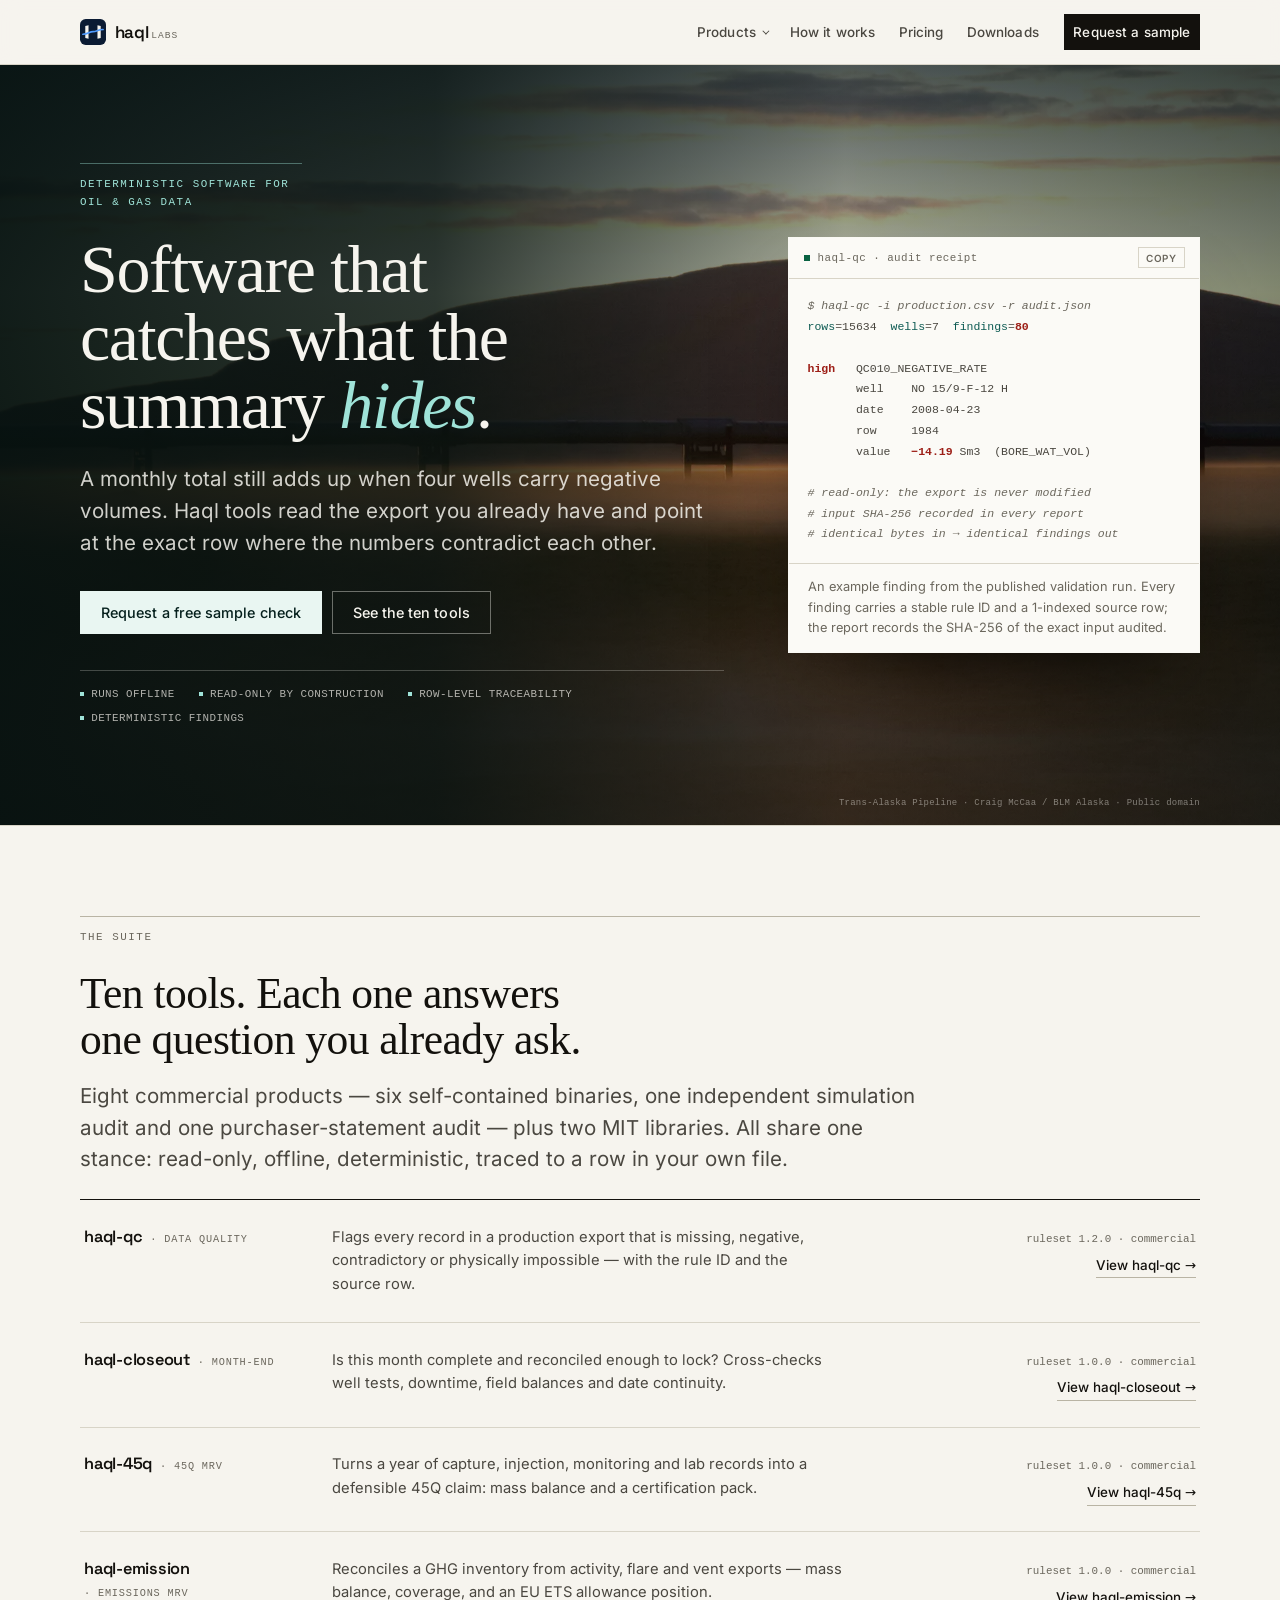
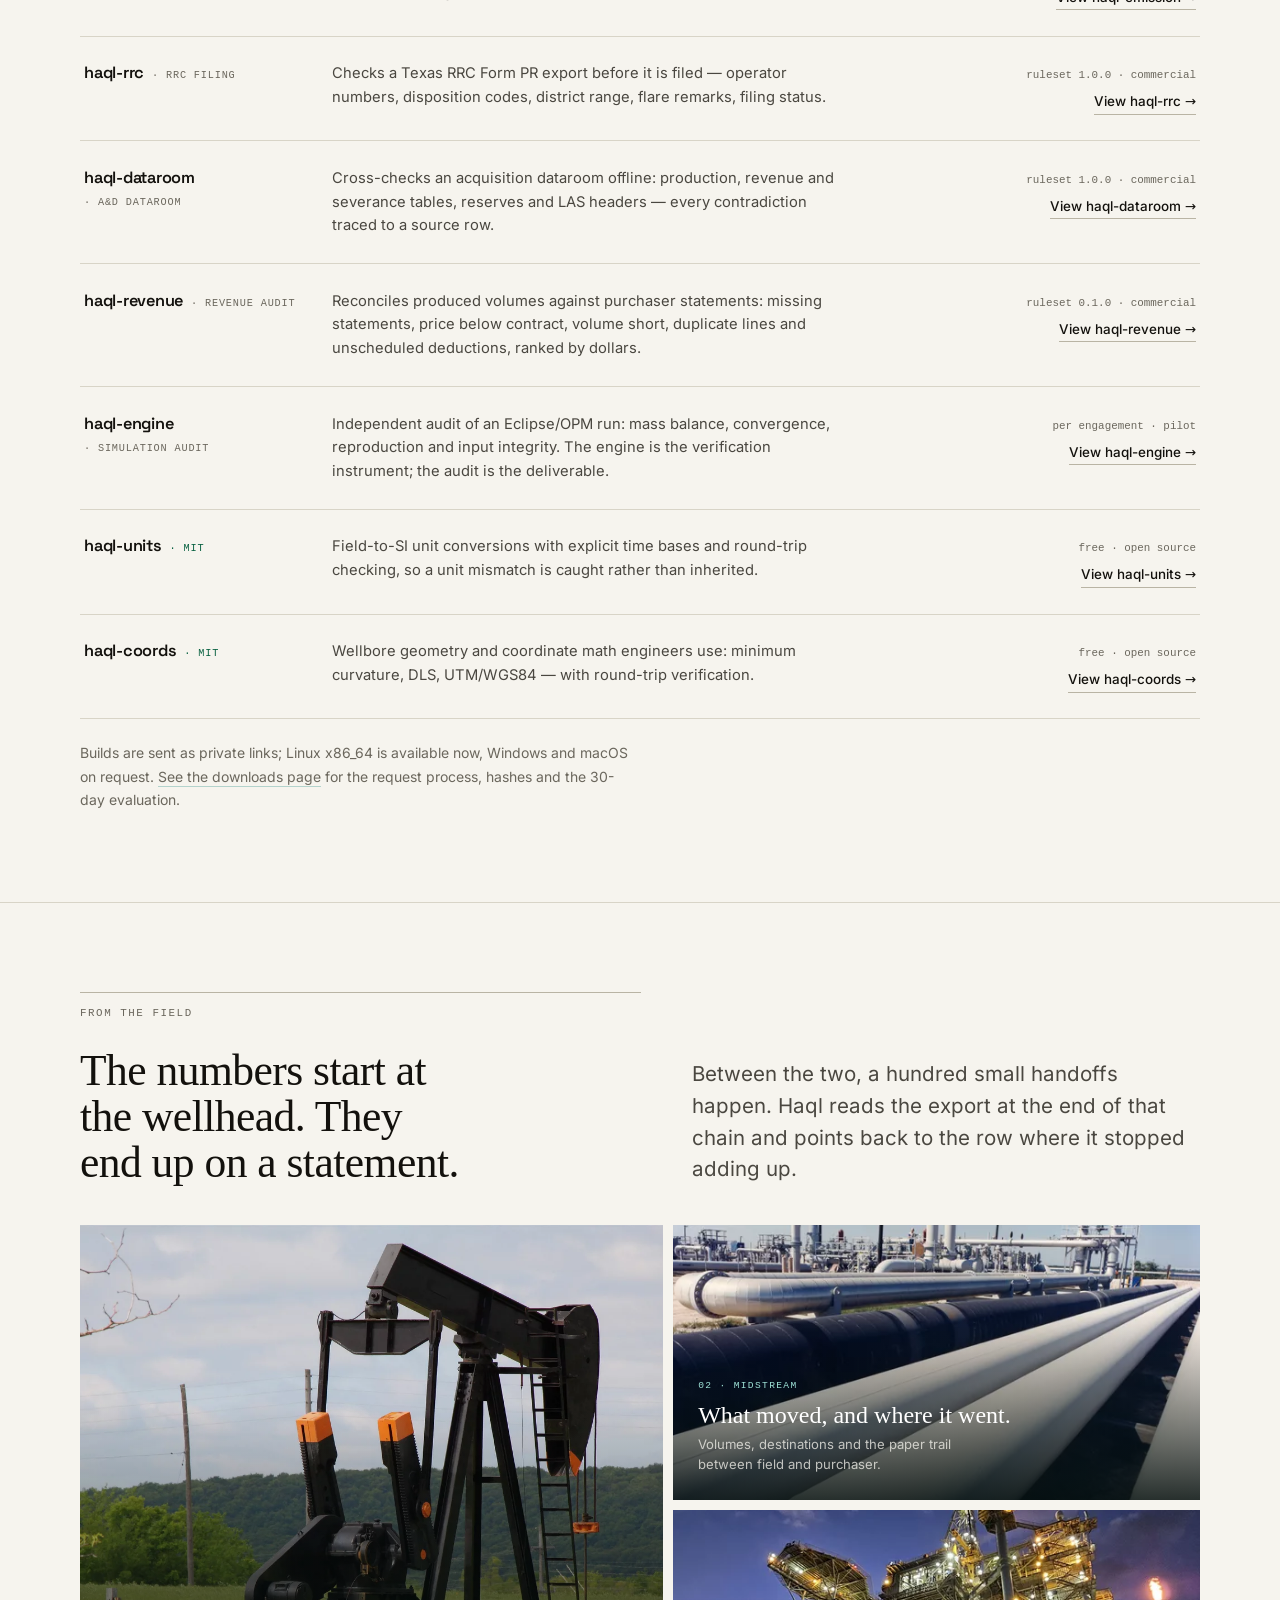
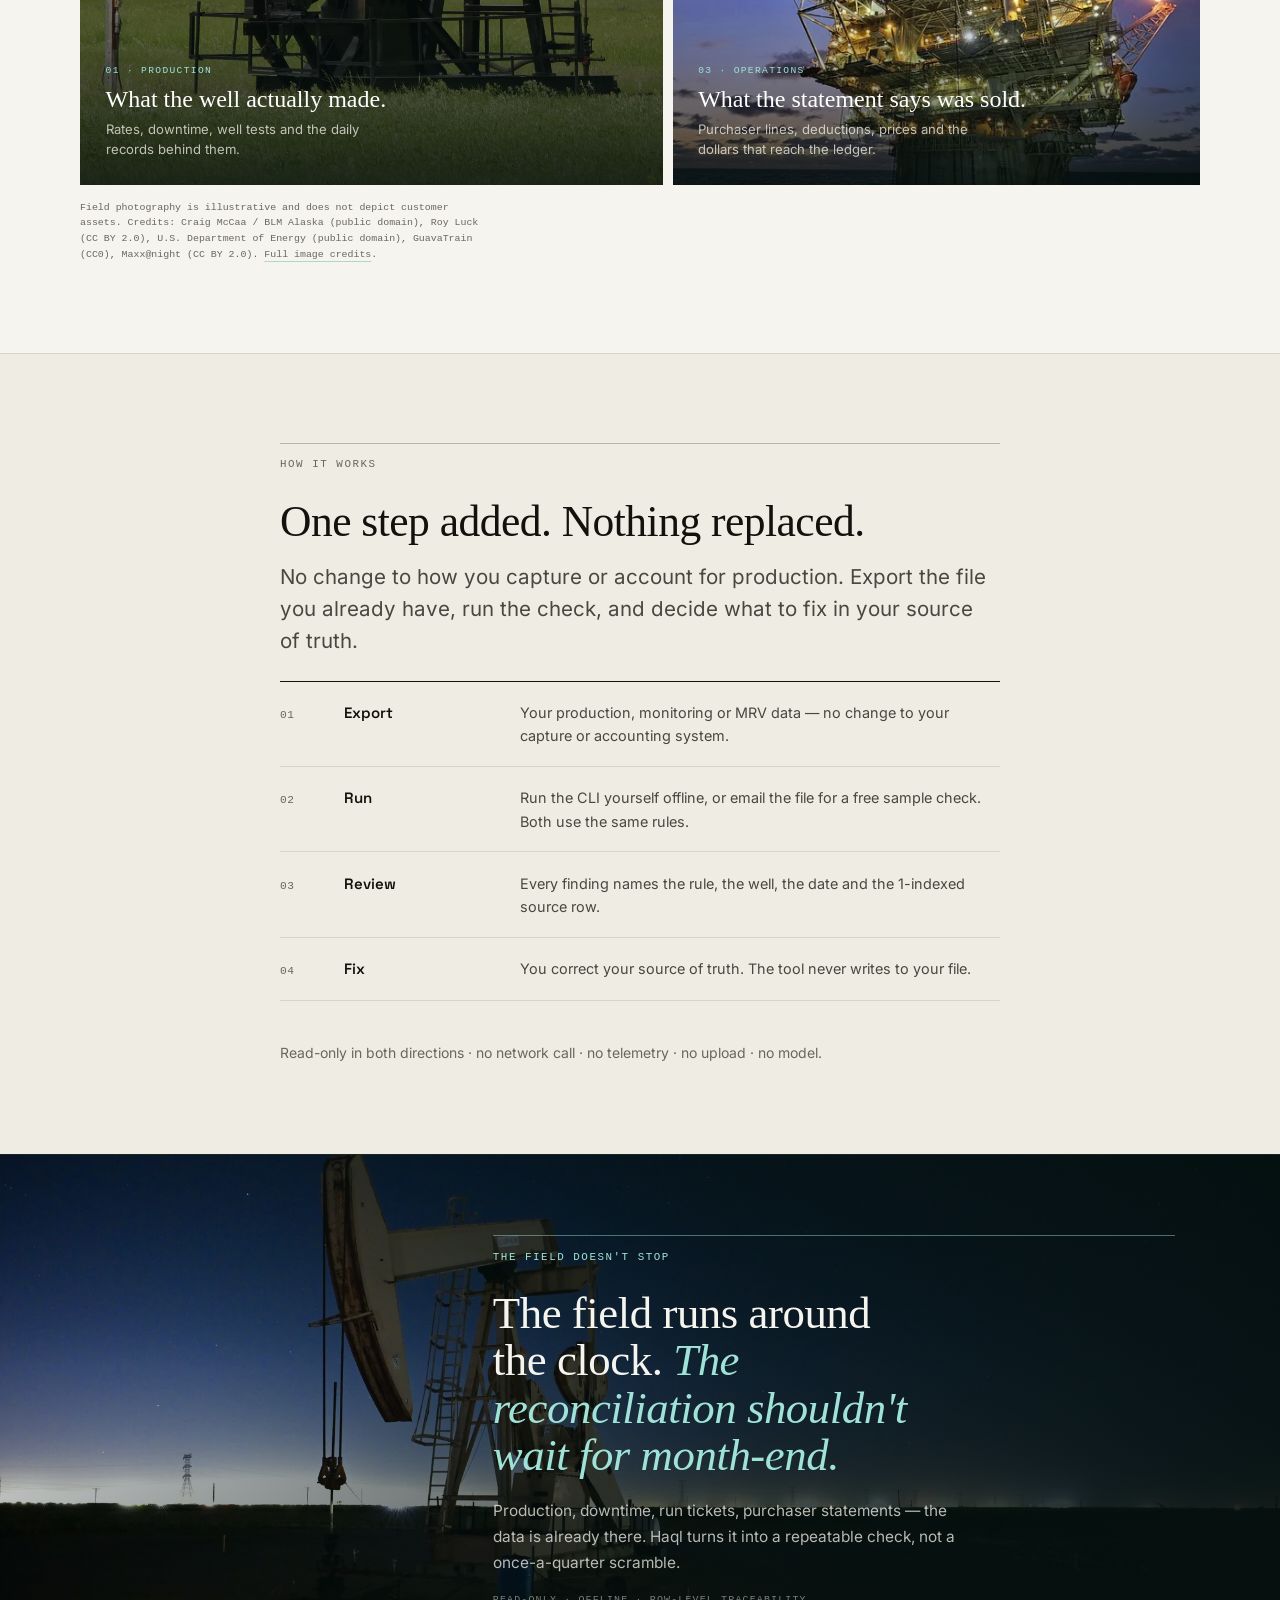
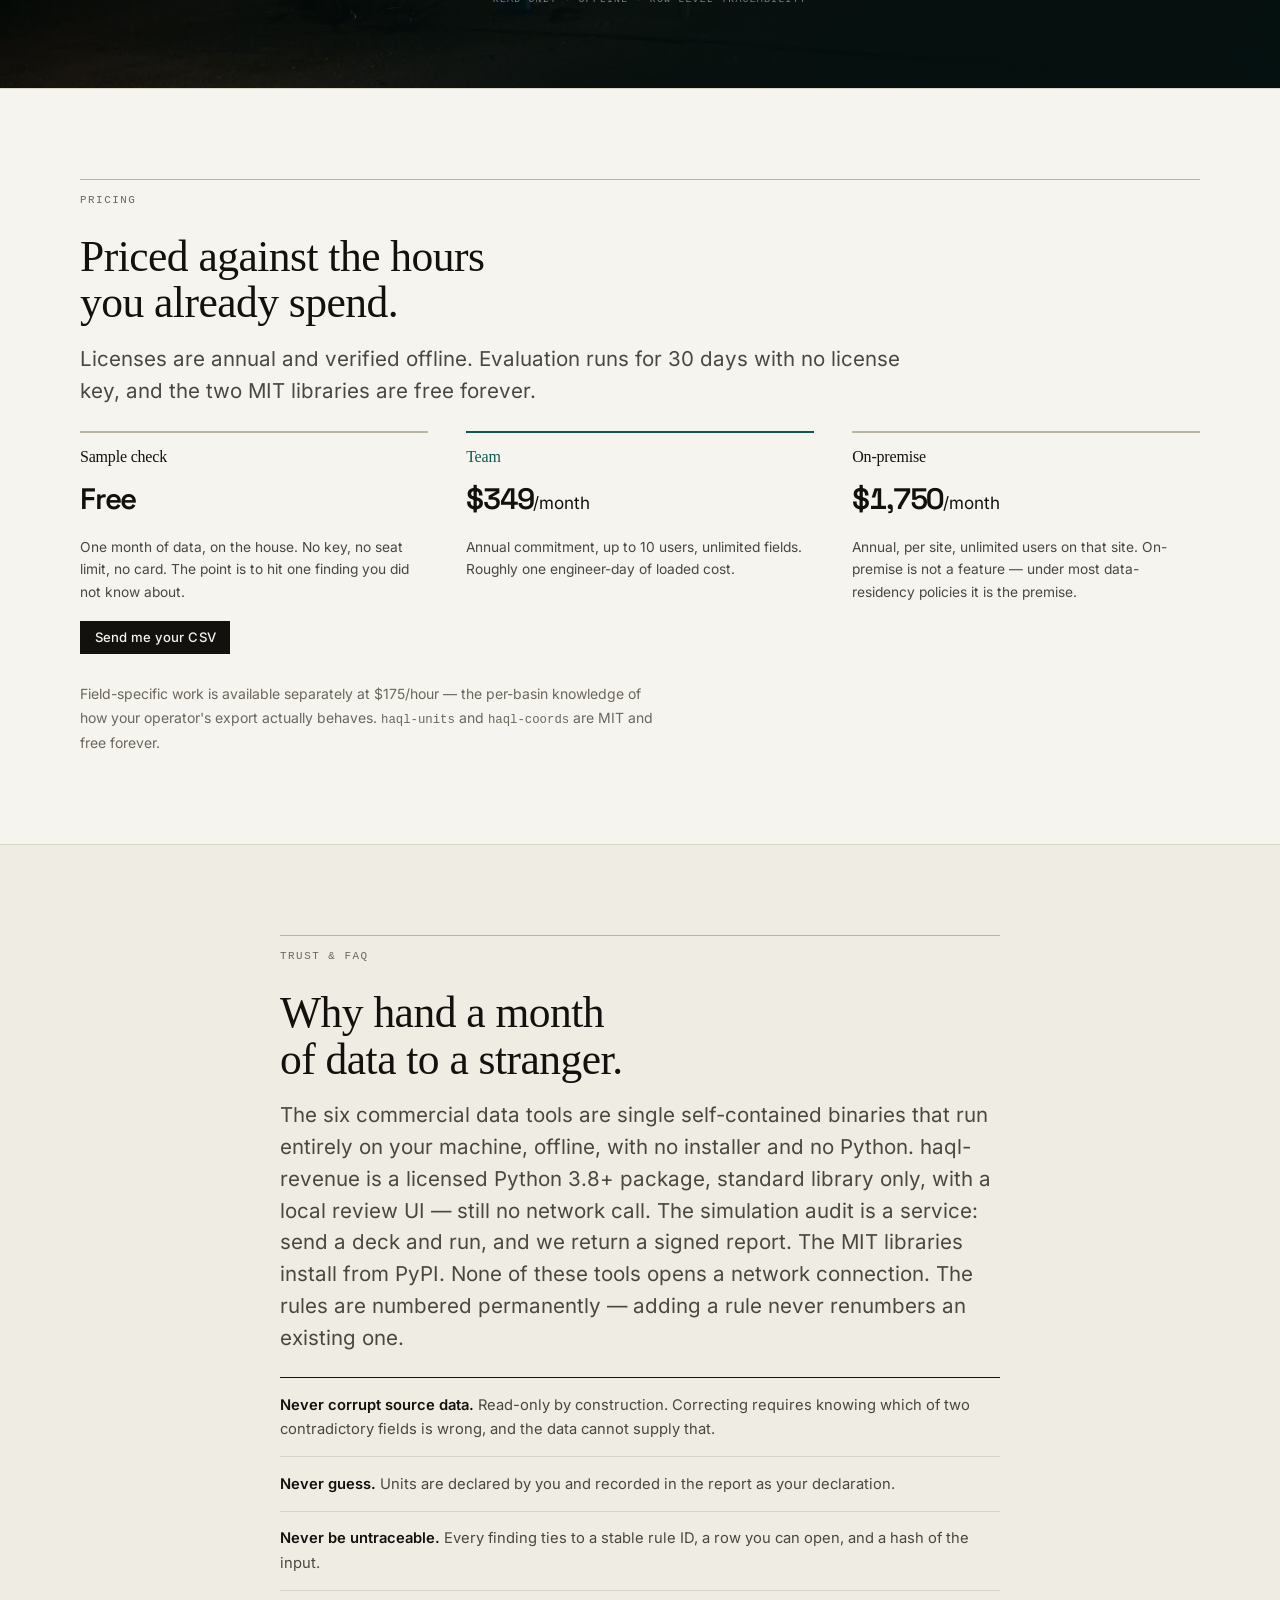
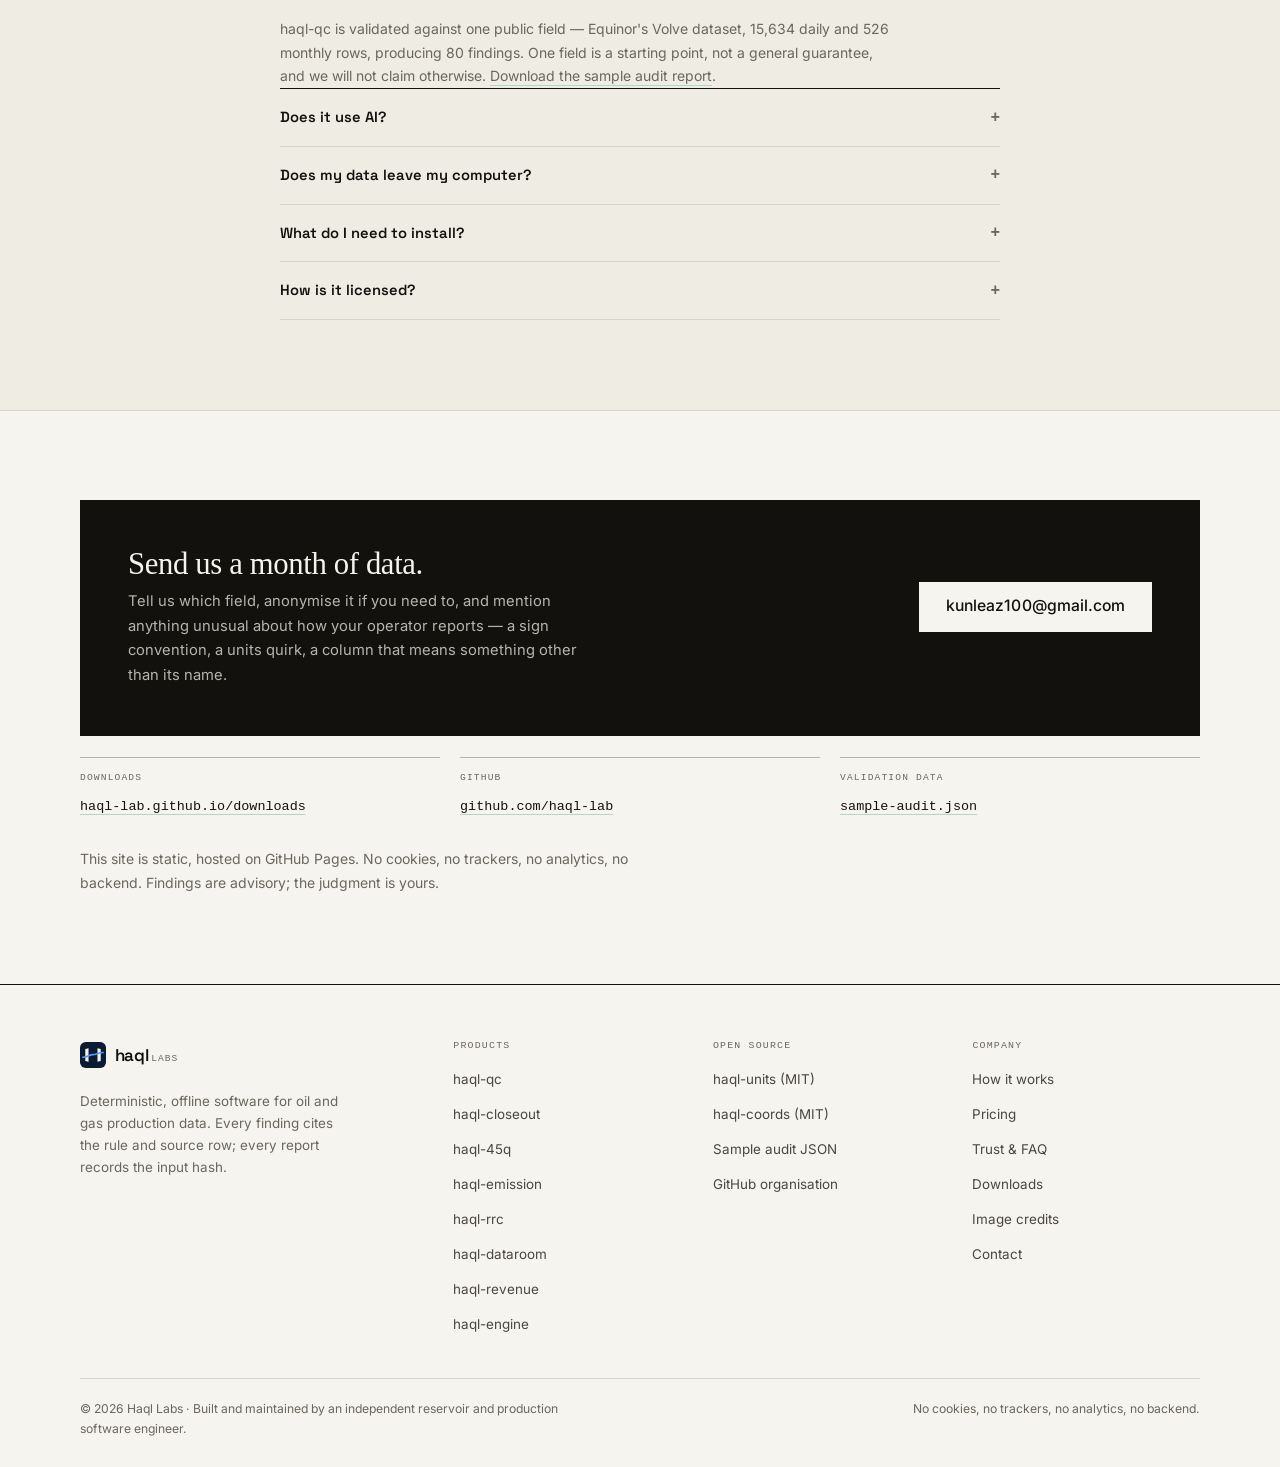
==== commit 85c5f67e: "site: use the ribbon H mark in the header and favicon The header still carried the original three-ba" ====
--- a/index.html
+++ b/index.html
@@ -49,7 +49,7 @@
 <header class="hdr">
   <div class="wrap hdr__in">
     <a class="brand" href="index.html" aria-label="Haql Labs — home">
-      <span class="brand__mark" aria-hidden="true"><svg viewBox="0 0 24 24" width="16" height="16" fill="currentColor"><rect x="4.5" y="13" width="3" height="6" rx="1.5"/><rect x="10.5" y="9" width="3" height="10" rx="1.5"/><rect x="16.5" y="5" width="3" height="14" rx="1.5"/></svg></span>
+      <span class="brand__mark" aria-hidden="true"><svg viewBox="0 0 32 32" width="26" height="26" focusable="false"><rect width="32" height="32" rx="7" fill="#0B1B33"/><path fill="#F6F4EE" d="M6.5 8.6 L10.5 7.75 L10.5 24.25 L6.5 23.4 Z"/><path fill="#F6F4EE" d="M21.5 7.75 L25.5 8.6 L25.5 23.4 L21.5 24.25 Z"/><path d="M3.6 18.75 C 9.9 18.75, 11.4 15.6, 16 15.6 C 20.6 15.6, 22.1 12.9, 28.4 12.9" fill="none" stroke="#4F9BFF" stroke-width="2.1" stroke-linecap="round"/></svg></span>
       <span class="brand__word">haql<span class="brand__lab">Labs</span></span>
     </a>
     <button class="burger" type="button" aria-expanded="false" aria-controls="nav" aria-label="Open menu">
@@ -368,7 +368,7 @@
     <div class="ftr__top">
       <div class="ftr__brand">
         <a class="brand" href="index.html" aria-label="Haql Labs — home">
-          <span class="brand__mark" aria-hidden="true"><svg viewBox="0 0 24 24" width="16" height="16" fill="currentColor"><rect x="4.5" y="13" width="3" height="6" rx="1.5"/><rect x="10.5" y="9" width="3" height="10" rx="1.5"/><rect x="16.5" y="5" width="3" height="14" rx="1.5"/></svg></span>
+          <span class="brand__mark" aria-hidden="true"><svg viewBox="0 0 32 32" width="26" height="26" focusable="false"><rect width="32" height="32" rx="7" fill="#0B1B33"/><path fill="#F6F4EE" d="M6.5 8.6 L10.5 7.75 L10.5 24.25 L6.5 23.4 Z"/><path fill="#F6F4EE" d="M21.5 7.75 L25.5 8.6 L25.5 23.4 L21.5 24.25 Z"/><path d="M3.6 18.75 C 9.9 18.75, 11.4 15.6, 16 15.6 C 20.6 15.6, 22.1 12.9, 28.4 12.9" fill="none" stroke="#4F9BFF" stroke-width="2.1" stroke-linecap="round"/></svg></span>
           <span class="brand__word">haql<span class="brand__lab">Labs</span></span>
         </a>
         <p>Deterministic, offline software for oil and gas production data. Every finding cites the rule and source row; every report records the input hash.</p>
--- a/assets/css/style.css
+++ b/assets/css/style.css
@@ -1,6 +1,7 @@
 /* ==========================================================================
-   Haql Labs — design system
+   Haql Labs — design system, second edition
    Plain CSS. No build step, no CDN, no trackers.
+   Editorial: serif headlines, hairline rules, lists instead of card grids.
    Light/dark via prefers-color-scheme. Self-hosted variable fonts.
    ========================================================================== */
 
@@ -30,39 +31,40 @@
 :root {
   color-scheme: light dark;
 
-  /* surfaces — warm paper, not clinical white */
-  --bg: #faf9f5;
-  --bg-2: #f3f1ea;
-  --surface: #ffffff;
-  --surface-2: #f7f6f1;
+  /* surfaces — newsprint, not app chrome */
+  --bg: #f6f4ee;
+  --bg-2: #eeece3;
+  --surface: #fbfaf6;
+  --surface-2: #f2efe6;
 
   /* lines */
-  --line: #e2dfd6;
-  --line-2: #cfcabd;
-  --grid: rgba(13, 92, 85, 0.055);
+  --line: #d8d4c7;
+  --line-2: #b9b4a4;
 
   /* ink */
-  --ink: #14181a;
-  --ink-2: #4e5a59;
-  --ink-3: #5d6967;
-  --ink-inverse: #f7f8f6;
-
-  /* one accent: petrol teal */
-  --accent: #0d5c55;
-  --accent-strong: #083f3a;
-  --accent-soft: #e6f0ee;
-  --accent-line: #b9d6d1;
+  --ink: #13110d;
+  --ink-2: #4a4740;
+  --ink-3: #6b675d;
+  --ink-inverse: #f6f4ee;
+
+  /* one accent, used sparingly */
+  --accent: #0c5a52;
+  --accent-strong: #063c36;
+  --accent-soft: #e4efeccb;
+  --accent-line: #b3d3cc;
   --on-accent: #ffffff;
 
   /* signal (findings only) */
-  --high: #a32118;
-  --high-soft: #fbecea;
-  --med: #7a5205;
-  --med-soft: #fcf3df;
-  --ok: #0a6b47;
-  --ok-soft: #e7f4ee;
-
-  /* type */
+  --high: #9d1f17;
+  --high-soft: #f7e7e4;
+  --med: #6f4a04;
+  --med-soft: #f8efd8;
+  --ok: #0a6242;
+  --ok-soft: #e3f1ea;
+
+  /* type — serif for voice, grotesk for data, Inter for text */
+  --serif: "Iowan Old Style", "Palatino Linotype", "Book Antiqua", Palatino,
+    "Source Serif Pro", Georgia, "Times New Roman", serif;
   --display: "Space Grotesk", ui-sans-serif, system-ui, -apple-system, "Segoe UI", sans-serif;
   --body: "Inter", ui-sans-serif, system-ui, -apple-system, "Segoe UI", sans-serif;
   --mono: ui-monospace, SFMono-Regular, "SF Mono", Menlo, Consolas, "Liberation Mono", monospace;
@@ -71,10 +73,10 @@
   --fs-sm: 0.875rem;
   --fs-base: 1.0625rem;
   --fs-md: 1.1875rem;
-  --fs-lg: clamp(1.25rem, 1.7vw, 1.4375rem);
-  --fs-xl: clamp(1.55rem, 2.5vw, 2rem);
-  --fs-2xl: clamp(1.95rem, 3.6vw, 2.75rem);
-  --fs-3xl: clamp(2.45rem, 5.2vw, 4rem);
+  --fs-lg: clamp(1.2rem, 1.6vw, 1.4rem);
+  --fs-xl: clamp(1.5rem, 2.4vw, 1.95rem);
+  --fs-2xl: clamp(1.9rem, 3.4vw, 2.85rem);
+  --fs-3xl: clamp(2.5rem, 5.4vw, 4.25rem);
 
   /* space */
   --sp-1: 0.25rem;
@@ -85,49 +87,48 @@
   --sp-6: 2rem;
   --sp-7: 3rem;
   --sp-8: 4rem;
-  --section: clamp(4rem, 8vw, 7rem);
-
-  /* shape */
-  --r-sm: 6px;
-  --r-md: 10px;
-  --r-lg: 14px;
-  --r-pill: 999px;
-
-  --wrap: 1180px;
-  --wrap-narrow: 760px;
-  --hdr-h: 68px;
+  --section: clamp(3.75rem, 7vw, 6rem);
+
+  /* shape — almost none. editorial pages are square. */
+  --r-sm: 2px;
+  --r-md: 2px;
+  --r-lg: 2px;
+  --r-pill: 2px;
+
+  --wrap: 1120px;
+  --wrap-narrow: 720px;
+  --hdr-h: 64px;
 
   --ease: cubic-bezier(0.2, 0.7, 0.2, 1);
 }
 
 @media (prefers-color-scheme: dark) {
   :root {
-    --bg: #0c100f;
-    --bg-2: #111716;
-    --surface: #121817;
-    --surface-2: #161d1b;
-
-    --line: #25302d;
-    --line-2: #35413d;
-    --grid: rgba(116, 211, 198, 0.06);
-
-    --ink: #edf1ee;
-    --ink-2: #aab5b0;
-    --ink-3: #8b9793;
-    --ink-inverse: #0c100f;
-
-    --accent: #74d3c6;
-    --accent-strong: #9ae4da;
-    --accent-soft: #0f2724;
-    --accent-line: #1f4a45;
-    --on-accent: #05211e;
-
-    --high: #ff9d90;
-    --high-soft: #2b1512;
-    --med: #ecc06a;
-    --med-soft: #2a2110;
-    --ok: #6ddca7;
-    --ok-soft: #0d2a20;
+    --bg: #0d100f;
+    --bg-2: #131716;
+    --surface: #121615;
+    --surface-2: #171c1a;
+
+    --line: #2a312e;
+    --line-2: #3b423e;
+
+    --ink: #eeeae1;
+    --ink-2: #b3aea4;
+    --ink-3: #8d8880;
+    --ink-inverse: #0d100f;
+
+    --accent: #7fd4c6;
+    --accent-strong: #a7e6da;
+    --accent-soft: #102622;
+    --accent-line: #23463f;
+    --on-accent: #051c19;
+
+    --high: #ff9e90;
+    --high-soft: #2a1613;
+    --med: #e6bd6c;
+    --med-soft: #291f0f;
+    --ok: #6fdaa8;
+    --ok-soft: #0c2820;
   }
 }
 
@@ -152,12 +153,13 @@
 body {
   font-family: var(--body);
   font-size: var(--fs-base);
-  line-height: 1.65;
+  line-height: 1.68;
   background: var(--bg);
   color: var(--ink);
   -webkit-font-smoothing: antialiased;
   -moz-osx-font-smoothing: grayscale;
   overflow-x: hidden;
+  font-feature-settings: "kern" 1, "liga" 1;
 }
 img,
 svg,
@@ -167,17 +169,20 @@
   height: auto;
 }
 a {
+  color: inherit;
+  text-decoration: underline;
+  text-decoration-thickness: 1px;
+  text-decoration-color: var(--accent-line);
+  text-underline-offset: 4px;
+}
+a:hover {
   color: var(--accent);
-  text-decoration-thickness: 1px;
-  text-underline-offset: 3px;
-}
-a:hover {
-  color: var(--accent-strong);
+  text-decoration-color: currentColor;
 }
 p a:hover,
 li a:hover,
 td a:hover {
-  text-decoration: underline;
+  color: var(--accent);
 }
 strong,
 b {
@@ -188,10 +193,10 @@
 h2,
 h3,
 h4 {
-  font-family: var(--display);
-  font-weight: 600;
-  line-height: 1.1;
-  letter-spacing: -0.022em;
+  font-family: var(--serif);
+  font-weight: 400;
+  line-height: 1.06;
+  letter-spacing: -0.012em;
   text-wrap: balance;
   color: var(--ink);
 }
@@ -205,17 +210,16 @@
   font-family: var(--mono);
 }
 ::selection {
-  background: rgba(13, 92, 85, 0.22);
+  background: rgba(12, 90, 82, 0.2);
 }
 @media (prefers-color-scheme: dark) {
   ::selection {
-    background: rgba(116, 211, 198, 0.28);
+    background: rgba(127, 212, 198, 0.26);
   }
 }
 :focus-visible {
   outline: 2px solid var(--accent);
   outline-offset: 3px;
-  border-radius: var(--r-sm);
 }
 section[id] {
   scroll-margin-top: calc(var(--hdr-h) + 16px);
@@ -241,7 +245,7 @@
 }
 .mono {
   font-family: var(--mono);
-  font-size: 0.9em;
+  font-size: 0.88em;
 }
 .muted {
   color: var(--ink-2);
@@ -250,14 +254,17 @@
   margin-top: 0.75rem;
 }
 .mt-4 {
-  margin-top: 1.25rem;
+  margin-top: 1.35rem;
 }
 .mt-5 {
   margin-top: 2.5rem;
 }
+.mb-4 {
+  margin-bottom: 1.35rem;
+}
 .fine {
   font-size: var(--fs-sm);
-  line-height: 1.65;
+  line-height: 1.7;
   color: var(--ink-3);
 }
 .sr-only {
@@ -276,16 +283,15 @@
   left: 1rem;
   top: -100px;
   z-index: 999;
-  background: var(--accent);
-  color: var(--on-accent);
+  background: var(--ink);
+  color: var(--bg);
   padding: 0.7rem 1.1rem;
-  border-radius: 0 0 var(--r-md) var(--r-md);
   font-weight: 600;
   transition: top 0.15s var(--ease);
 }
 .skip:focus {
   top: 0;
-  color: var(--on-accent);
+  color: var(--bg);
 }
 
 /* ---------- header ---------- */
@@ -293,14 +299,14 @@
   position: sticky;
   top: 0;
   z-index: 100;
-  background: rgba(250, 249, 245, 0.88);
-  -webkit-backdrop-filter: saturate(160%) blur(12px);
-  backdrop-filter: saturate(160%) blur(12px);
+  background: color-mix(in srgb, var(--bg) 92%, transparent);
+  -webkit-backdrop-filter: blur(10px);
+  backdrop-filter: blur(10px);
   border-bottom: 1px solid var(--line);
 }
-@media (prefers-color-scheme: dark) {
+@supports not (background: color-mix(in srgb, red 50%, blue)) {
   .hdr {
-    background: rgba(12, 16, 15, 0.88);
+    background: var(--bg);
   }
 }
 .hdr__in {
@@ -313,12 +319,12 @@
 .logo {
   display: inline-flex;
   align-items: center;
-  gap: 0.6rem;
+  gap: 0.55rem;
   color: var(--ink);
   font-family: var(--display);
-  font-size: 1.2rem;
+  font-size: 1.06rem;
   font-weight: 600;
-  letter-spacing: -0.03em;
+  letter-spacing: -0.02em;
   text-decoration: none;
   flex: none;
 }
@@ -329,26 +335,28 @@
 }
 .brand__mark,
 .logo__mar {
-  width: 28px;
-  height: 28px;
-  border-radius: 8px;
+  width: 26px;
+  height: 26px;
   display: grid;
   place-items: center;
   flex: none;
-  background: var(--accent);
-  color: var(--on-accent);
-  box-shadow: inset 0 0 0 1px rgba(255, 255, 255, 0.12);
+  background: transparent;
+  color: inherit;
+}
+.brand__mark svg,
+.logo__mar svg {
+  display: block;
 }
 .brand__word {
   display: inline-flex;
   align-items: baseline;
-  gap: 0.16rem;
+  gap: 0.18rem;
 }
 .brand__lab {
   font-family: var(--mono);
-  font-size: 0.62rem;
+  font-size: 0.6rem;
   font-weight: 500;
-  letter-spacing: 0.08em;
+  letter-spacing: 0.1em;
   text-transform: uppercase;
   color: var(--ink-3);
 }
@@ -360,7 +368,7 @@
   margin-left: auto;
   display: flex;
   align-items: center;
-  gap: 0.15rem;
+  gap: 0.25rem;
 }
 .nav a,
 .nav summary {
@@ -368,45 +376,42 @@
   display: inline-flex;
   align-items: center;
   gap: 0.35rem;
-  font-size: var(--fs-sm);
+  font-size: 0.84rem;
   font-weight: 500;
+  letter-spacing: 0.01em;
   color: var(--ink-2);
   white-space: nowrap;
-  padding: 0.5rem 0.7rem;
-  border-radius: var(--r-sm);
+  padding: 0.45rem 0.6rem;
   text-decoration: none;
   cursor: pointer;
-  transition: color 0.15s var(--ease), background 0.15s var(--ease);
+  transition: color 0.15s var(--ease);
 }
 .nav a:hover,
 .nav summary:hover {
   color: var(--ink);
-  background: var(--bg-2);
   text-decoration: none;
 }
 .nav a[aria-current="page"] {
   color: var(--ink);
-  font-weight: 600;
 }
 .nav a[aria-current="page"]::after {
   content: "";
   position: absolute;
-  left: 0.7rem;
-  right: 0.7rem;
-  bottom: 0.15rem;
-  height: 1.5px;
+  left: 0.6rem;
+  right: 0.6rem;
+  bottom: 0.05rem;
+  height: 2px;
   background: var(--accent);
 }
 .nav__cta {
-  margin-left: 0.6rem;
+  margin-left: 0.7rem;
+  background: var(--ink);
+  color: var(--bg) !important;
+  font-weight: 600;
+  padding: 0.5rem 0.95rem;
+}
+.nav__cta:hover {
   background: var(--accent);
-  color: var(--on-accent) !important;
-  font-weight: 600;
-  padding: 0.55rem 1rem;
-  border-radius: var(--r-sm);
-}
-.nav__cta:hover {
-  background: var(--accent-strong);
   color: var(--on-accent) !important;
 }
 
@@ -424,8 +429,8 @@
   content: "";
   width: 5px;
   height: 5px;
-  border-right: 1.5px solid currentColor;
-  border-bottom: 1.5px solid currentColor;
+  border-right: 1px solid currentColor;
+  border-bottom: 1px solid currentColor;
   transform: rotate(45deg) translateY(-2px);
   transition: transform 0.18s var(--ease);
 }
@@ -434,25 +439,23 @@
 }
 .menu__panel {
   position: fixed;
-  top: calc(var(--hdr-h) + 0.55rem);
+  top: calc(var(--hdr-h) + 0.4rem);
   left: 50%;
   right: auto;
   transform: translateX(-50%);
-  width: min(560px, calc(100vw - 2rem));
-  background: var(--surface);
-  border: 1px solid var(--line);
-  border-radius: var(--r-lg);
-  box-shadow: 0 24px 48px rgba(10, 20, 18, 0.14);
-  padding: 0.6rem;
+  width: min(620px, calc(100vw - 2rem));
+  background: var(--bg);
+  border: 1px solid var(--line-2);
+  padding: 0.5rem;
   display: grid;
   grid-template-columns: 1fr 1fr;
-  gap: 0.15rem;
+  gap: 0;
 }
 .menu__item {
   display: block;
   padding: 0.6rem 0.7rem;
-  border-radius: var(--r-sm);
   text-decoration: none;
+  border-bottom: 1px solid var(--line);
 }
 .menu__item:hover,
 .menu__item[aria-current="page"] {
@@ -463,29 +466,28 @@
 }
 .menu > summary[data-active="true"] {
   color: var(--accent);
-  font-weight: 600;
 }
 .menu__item b {
   display: block;
   font-family: var(--mono);
-  font-size: 0.8rem;
+  font-size: 0.78rem;
   font-weight: 600;
   color: var(--ink);
 }
 .menu__item span {
   display: block;
-  font-size: 0.74rem;
+  font-size: 0.72rem;
   color: var(--ink-3);
   line-height: 1.4;
   margin-top: 0.1rem;
 }
 .menu__all {
   grid-column: 1 / -1;
-  margin-top: 0.3rem;
-  padding-top: 0.6rem;
+  margin-top: 0.35rem;
+  padding: 0.6rem 0.7rem 0.2rem;
   border-top: 1px solid var(--line);
-  font-size: 0.78rem;
-  font-weight: 600;
+  font-family: var(--mono);
+  font-size: 0.72rem;
   text-decoration: none;
   color: var(--accent);
 }
@@ -493,12 +495,11 @@
 .burger {
   display: none;
   margin-left: auto;
-  width: 42px;
-  height: 42px;
+  width: 40px;
+  height: 40px;
   padding: 0;
-  background: var(--surface);
+  background: transparent;
   border: 1px solid var(--line-2);
-  border-radius: var(--r-sm);
   cursor: pointer;
   flex-direction: column;
   align-items: center;
@@ -507,20 +508,19 @@
 }
 .burger span {
   display: block;
-  width: 17px;
-  height: 1.5px;
+  width: 16px;
+  height: 1px;
   background: var(--ink);
-  border-radius: 2px;
   transition: transform 0.2s var(--ease), opacity 0.2s var(--ease);
 }
 .burger[aria-expanded="true"] span:nth-child(1) {
-  transform: translateY(5.5px) rotate(45deg);
+  transform: translateY(5px) rotate(45deg);
 }
 .burger[aria-expanded="true"] span:nth-child(2) {
   opacity: 0;
 }
 .burger[aria-expanded="true"] span:nth-child(3) {
-  transform: translateY(-5.5px) rotate(-45deg);
+  transform: translateY(-5px) rotate(-45deg);
 }
 
 @media (max-width: 1020px) {
@@ -536,11 +536,10 @@
     display: none;
     flex-direction: column;
     align-items: stretch;
-    gap: 0.1rem;
+    gap: 0;
     background: var(--bg);
-    border-bottom: 1px solid var(--line);
-    box-shadow: 0 24px 40px rgba(10, 20, 18, 0.12);
-    padding: 0.7rem clamp(1.25rem, 5vw, 2.5rem) 1rem;
+    border-bottom: 1px solid var(--line-2);
+    padding: 0.5rem clamp(1.25rem, 5vw, 2.5rem) 1rem;
     max-height: calc(100vh - var(--hdr-h));
     max-height: calc(100dvh - var(--hdr-h));
     overflow-y: auto;
@@ -550,21 +549,21 @@
   }
   .nav a,
   .nav summary {
-    padding: 0.78rem 0.7rem;
-    border-radius: var(--r-sm);
+    padding: 0.8rem 0.2rem;
     font-size: 0.95rem;
+    border-bottom: 1px solid var(--line);
   }
   .nav a[aria-current="page"]::after {
     display: none;
   }
   .nav a[aria-current="page"] {
-    background: var(--accent-soft);
     color: var(--accent);
   }
   .nav__cta {
-    margin: 0.5rem 0 0;
+    margin: 0.8rem 0 0;
     justify-content: center;
     padding: 0.8rem 1rem;
+    border-bottom: 0;
   }
   .menu {
     width: 100%;
@@ -580,48 +579,45 @@
     top: auto;
     transform: none;
     width: auto;
-    box-shadow: none;
     border: 0;
-    border-left: 2px solid var(--line);
-    border-radius: 0;
-    margin: 0.2rem 0 0.5rem 0.7rem;
-    padding: 0.2rem 0 0.2rem 0.5rem;
+    border-left: 1px solid var(--line-2);
+    margin: 0.2rem 0 0.6rem 0.4rem;
+    padding: 0 0 0 0.6rem;
     grid-template-columns: 1fr;
   }
   .menu__item {
-    padding: 0.45rem 0.6rem;
-  }
-}
-
-/* ---------- typography helpers ---------- */
+    padding: 0.45rem 0.5rem;
+    border-bottom: 1px solid var(--line);
+  }
+}
+
+/* ---------- section furniture ---------- */
 .eyebrow {
-  display: inline-flex;
-  align-items: center;
-  gap: 0.55rem;
-  font-family: var(--mono);
-  font-size: 0.7rem;
+  display: block;
+  font-family: var(--mono);
+  font-size: 0.68rem;
   font-weight: 500;
-  letter-spacing: 0.12em;
+  letter-spacing: 0.14em;
   text-transform: uppercase;
-  color: var(--accent);
-  margin-bottom: 1.15rem;
-}
-.eyebrow::before {
-  content: "";
-  width: 14px;
-  height: 1px;
-  background: var(--accent);
-  flex: none;
+  color: var(--ink-3);
+  margin-bottom: 1.5rem;
+  padding-top: 0.7rem;
+  border-top: 1px solid var(--line-2);
+  max-width: none;
+}
+.sec .eyebrow,
+.field-band .eyebrow {
+  max-width: none;
 }
 .lede {
   font-size: var(--fs-lg);
-  line-height: 1.6;
-  color: var(--ink-2);
+  line-height: 1.55;
+  color: var(--ink-2);
+  max-width: 58ch;
+}
+.lede--c {
+  margin-bottom: clamp(2rem, 3.5vw, 3rem);
   max-width: 62ch;
-}
-.lede--c {
-  margin-bottom: clamp(2rem, 4vw, 3rem);
-  max-width: 68ch;
 }
 .sec {
   padding: var(--section) 0;
@@ -632,52 +628,61 @@
 }
 .sec h2 {
   font-size: var(--fs-2xl);
-  margin-bottom: 1rem;
-  max-width: 26ch;
+  margin-bottom: 1.1rem;
+  max-width: 24ch;
 }
 .sec p {
-  max-width: 70ch;
+  max-width: 68ch;
 }
 .sec .lede {
   margin-bottom: 1.5rem;
+}
+
+/* rhythm: alternate sections run a rule-topped, full-measure heading,
+   so consecutive sections stop reading as one identical stack */
+@media (min-width: 900px) {
+  .sec > .wrap > h2 {
+    max-width: 30ch;
+  }
+  .sec > .wrap > .lede--c {
+    max-width: 66ch;
+  }
 }
 
 /* ---------- buttons ---------- */
 .cta {
   display: flex;
   flex-wrap: wrap;
-  gap: 0.65rem;
+  gap: 0.6rem;
 }
 .btn {
   display: inline-flex;
   align-items: center;
   justify-content: center;
   gap: 0.45rem;
-  padding: 0.8rem 1.35rem;
-  border-radius: var(--r-md);
+  padding: 0.75rem 1.25rem;
   border: 1px solid transparent;
   font-family: var(--body);
-  font-size: 0.9375rem;
-  font-weight: 600;
+  font-size: 0.9rem;
+  font-weight: 500;
   line-height: 1.2;
+  letter-spacing: 0.005em;
   text-align: center;
   text-decoration: none;
   max-width: 100%;
   overflow-wrap: anywhere;
-  transition: background 0.16s var(--ease), border-color 0.16s var(--ease),
-    transform 0.16s var(--ease), box-shadow 0.16s var(--ease);
+  transition: background 0.16s var(--ease), color 0.16s var(--ease),
+    border-color 0.16s var(--ease);
 }
 .btn:hover {
   text-decoration: none;
-  transform: translateY(-1px);
 }
 .btn--p {
+  background: var(--ink);
+  color: var(--bg);
+}
+.btn--p:hover {
   background: var(--accent);
-  color: var(--on-accent);
-  box-shadow: 0 1px 2px rgba(8, 40, 37, 0.18);
-}
-.btn--p:hover {
-  background: var(--accent-strong);
   color: var(--on-accent);
 }
 .btn--s {
@@ -686,18 +691,17 @@
   border-color: var(--line-2);
 }
 .btn--s:hover {
-  background: var(--surface);
-  border-color: var(--ink-3);
+  background: transparent;
+  border-color: var(--ink);
   color: var(--ink);
 }
 .btn--sm {
-  padding: 0.55rem 0.95rem;
-  font-size: var(--fs-sm);
-  border-radius: var(--r-sm);
+  padding: 0.5rem 0.85rem;
+  font-size: 0.82rem;
 }
 .btn--lg {
-  padding: 0.95rem 1.7rem;
-  font-size: 1rem;
+  padding: 0.9rem 1.6rem;
+  font-size: 0.98rem;
 }
 .btn--text {
   padding: 0.4rem 0;
@@ -708,29 +712,18 @@
   color: var(--accent-strong);
 }
 
-/* ---------- hero (home + product pages) ---------- */
+/* ---------- hero ---------- */
 .hero {
   position: relative;
-  padding: clamp(3.25rem, 7vw, 5.5rem) 0 clamp(3.5rem, 7vw, 6rem);
+  padding: clamp(3rem, 6.5vw, 5.25rem) 0 clamp(3.25rem, 6.5vw, 5.5rem);
   overflow: hidden;
   border-top: 0;
 }
-.hero::before {
-  content: "";
-  position: absolute;
-  inset: 0;
-  pointer-events: none;
-  background-image: linear-gradient(var(--grid) 1px, transparent 1px),
-    linear-gradient(90deg, var(--grid) 1px, transparent 1px);
-  background-size: 56px 56px;
-  -webkit-mask-image: radial-gradient(95% 80% at 50% 0%, #000 15%, transparent 80%);
-  mask-image: radial-gradient(95% 80% at 50% 0%, #000 15%, transparent 80%);
-}
 .hero__in {
   position: relative;
   display: grid;
-  grid-template-columns: minmax(0, 1.08fr) minmax(0, 0.92fr);
-  gap: clamp(2rem, 5vw, 4.5rem);
+  grid-template-columns: minmax(0, 1.22fr) minmax(0, 0.78fr);
+  gap: clamp(2rem, 5vw, 4rem);
   align-items: start;
 }
 .hero__copy {
@@ -738,24 +731,24 @@
 }
 .hero h1 {
   font-size: var(--fs-3xl);
-  line-height: 1.04;
-  letter-spacing: -0.035em;
-  margin-bottom: 1.35rem;
-  max-width: 16ch;
+  line-height: 1;
+  letter-spacing: -0.02em;
+  margin-bottom: 1.5rem;
+  max-width: 19ch;
 }
 .hero h1 em {
-  font-style: normal;
+  font-style: italic;
   color: var(--accent);
 }
 .hero .lede {
   margin-bottom: 2rem;
-  max-width: 54ch;
+  max-width: 48ch;
 }
 .reassure {
   font-size: var(--fs-sm);
   color: var(--ink-3);
   margin-top: 1.35rem;
-  max-width: 54ch;
+  max-width: 52ch;
 }
 .reassure b {
   color: var(--ink-2);
@@ -764,16 +757,14 @@
 .reassure code {
   font-size: 0.9em;
   background: var(--bg-2);
-  border: 1px solid var(--line);
-  padding: 0.05rem 0.3rem;
-  border-radius: 4px;
+  padding: 0.05rem 0.28rem;
 }
 @media (max-width: 920px) {
   .hero__in {
     grid-template-columns: 1fr;
   }
   .hero h1 {
-    max-width: 20ch;
+    max-width: 22ch;
   }
 }
 
@@ -781,15 +772,15 @@
 .proof {
   display: flex;
   flex-wrap: wrap;
-  gap: 0.4rem 1.4rem;
+  gap: 0.35rem 1.5rem;
   margin-top: 2.25rem;
-  padding-top: 1.4rem;
+  padding: 0.9rem 0 0;
   border-top: 1px solid var(--line);
   list-style: none;
-  padding-left: 0;
-  font-family: var(--mono);
-  font-size: 0.72rem;
-  letter-spacing: 0.02em;
+  font-family: var(--mono);
+  font-size: 0.68rem;
+  letter-spacing: 0.04em;
+  text-transform: uppercase;
   color: var(--ink-3);
 }
 .proof li {
@@ -799,9 +790,8 @@
 }
 .proof li::before {
   content: "";
-  width: 5px;
-  height: 5px;
-  border-radius: 50%;
+  width: 4px;
+  height: 4px;
   background: var(--accent);
   flex: none;
 }
@@ -811,35 +801,32 @@
 .panel {
   min-width: 0;
   background: var(--surface);
-  border: 1px solid var(--line);
-  border-radius: var(--r-lg);
-  box-shadow: 0 1px 2px rgba(10, 20, 18, 0.04), 0 20px 40px -24px rgba(10, 20, 18, 0.25);
+  border: 1px solid var(--line-2);
   overflow: hidden;
 }
 .panel__bar {
   display: flex;
   align-items: center;
-  gap: 0.55rem;
-  padding: 0.7rem 1rem;
+  gap: 0.5rem;
+  padding: 0.6rem 0.9rem;
   border-bottom: 1px solid var(--line);
-  background: var(--surface-2);
-  font-family: var(--mono);
-  font-size: 0.72rem;
+  font-family: var(--mono);
+  font-size: 0.68rem;
+  letter-spacing: 0.04em;
   color: var(--ink-3);
 }
 .dot {
-  width: 7px;
-  height: 7px;
-  border-radius: 50%;
+  width: 6px;
+  height: 6px;
   background: var(--ok);
   flex: none;
 }
 .panel__body {
   margin: 0;
-  padding: 1.15rem 1.25rem;
-  font-family: var(--mono);
-  font-size: 0.735rem;
-  line-height: 1.85;
+  padding: 1.1rem 1.15rem;
+  font-family: var(--mono);
+  font-size: 0.72rem;
+  line-height: 1.8;
   overflow-x: auto;
   color: var(--ink-2);
   tab-size: 2;
@@ -875,9 +862,9 @@
   font-weight: 600;
 }
 .panel__cap {
-  padding: 0.9rem 1.25rem;
+  padding: 0.85rem 1.15rem;
   border-top: 1px solid var(--line);
-  font-size: var(--fs-sm);
+  font-size: 0.8rem;
   color: var(--ink-3);
   max-width: none;
   line-height: 1.6;
@@ -886,20 +873,18 @@
   font-size: 0.85em;
   background: var(--bg-2);
   padding: 0.05rem 0.28rem;
-  border-radius: 4px;
 }
 .copy {
   margin-left: auto;
   font-family: var(--body);
-  font-size: 0.65rem;
+  font-size: 0.62rem;
   font-weight: 600;
-  letter-spacing: 0.05em;
+  letter-spacing: 0.06em;
   text-transform: uppercase;
   color: var(--ink-3);
-  background: var(--surface);
+  background: transparent;
   border: 1px solid var(--line);
-  border-radius: 5px;
-  padding: 0.25rem 0.5rem;
+  padding: 0.22rem 0.45rem;
   cursor: pointer;
 }
 .copy:hover {
@@ -911,26 +896,23 @@
   border-color: var(--ok);
 }
 
-/* ---------- tool / product cards ---------- */
+/* ---------- product suite — ruled rows, not tiles ---------- */
 .tools,
 .suite {
-  display: grid;
-  grid-template-columns: repeat(auto-fill, minmax(min(100%, 310px), 1fr));
-  gap: 1px;
-  background: var(--line);
-  border: 1px solid var(--line);
-  border-radius: var(--r-lg);
-  overflow: hidden;
+  display: block;
+  border-top: 1px solid var(--ink);
 }
 .tool,
 .product {
   position: relative;
-  display: flex;
-  flex-direction: column;
-  gap: 0.85rem;
-  background: var(--surface);
-  padding: clamp(1.35rem, 2.6vw, 1.9rem);
-  transition: background 0.18s var(--ease);
+  display: grid;
+  grid-template-columns: 13.5rem minmax(0, 1fr) 12rem;
+  gap: 0.4rem 2rem;
+  align-items: baseline;
+  padding: 1.6rem 0.25rem;
+  border-bottom: 1px solid var(--line);
+  background: none;
+  transition: background 0.15s var(--ease);
 }
 .tool:hover,
 .product:hover {
@@ -939,67 +921,109 @@
 .tool__hd,
 .product__hd {
   display: flex;
-  align-items: center;
-  gap: 0.7rem;
+  align-items: baseline;
+  gap: 0.5rem;
   flex-wrap: wrap;
+  grid-column: 1;
 }
 .tool__hd h3,
 .product h3 {
-  font-family: var(--mono);
-  font-size: 1.05rem;
+  font-family: var(--display);
+  font-size: 1.02rem;
   font-weight: 600;
-  letter-spacing: -0.01em;
+  letter-spacing: -0.015em;
+  margin: 0;
 }
 .tool > p,
 .product p {
-  font-size: 0.925rem;
-  color: var(--ink-2);
-  line-height: 1.62;
-  max-width: 60ch;
-  flex: 1;
+  grid-column: 2;
+  font-size: 0.92rem;
+  color: var(--ink-2);
+  line-height: 1.6;
+  max-width: 58ch;
+  margin: 0;
+}
+.tool > p.fine,
+.product > p.fine {
+  grid-column: 3;
+  font-size: 0.75rem;
+  color: var(--ink-3);
+  text-align: right;
 }
 .tool .btn {
-  align-self: flex-start;
-  margin-top: 0.35rem;
+  justify-self: end;
+}
+.product__meta {
+  grid-column: 3;
+  justify-self: end;
+  display: flex;
+  flex-direction: column;
+  align-items: flex-end;
+  gap: 0.35rem;
+  font-family: var(--mono);
+  font-size: 0.68rem;
+  color: var(--ink-3);
+  text-align: right;
+}
+.product__link {
+  font-family: var(--body);
+  font-size: 0.84rem;
+  font-weight: 500;
+  color: var(--ink);
+  text-decoration: none;
+  border-bottom: 1px solid var(--line-2);
+  padding-bottom: 1px;
+}
+.product__link:hover {
+  color: var(--accent);
+  border-color: var(--accent);
+}
+.product__link::after {
+  content: " →";
 }
 .pill {
   font-family: var(--mono);
-  font-size: 0.7rem;
-  font-weight: 500;
+  font-size: 0.64rem;
   letter-spacing: 0.08em;
   text-transform: uppercase;
-  padding: 0.24rem 0.5rem;
-  border-radius: var(--r-pill);
-  background: var(--accent-soft);
-  color: var(--accent);
-  border: 1px solid var(--accent-line);
+  color: var(--ink-3);
+  padding: 0;
+  background: none;
+  border: 0;
+}
+.pill::before {
+  content: "· ";
 }
 .pill--open {
-  background: transparent;
-  color: var(--ink-3);
-  border-color: var(--line-2);
-}
-.product__meta {
-  font-family: var(--mono);
-  font-size: 0.7rem;
-  color: var(--ink-3);
-  display: flex;
-  justify-content: space-between;
-  gap: 0.75rem;
-  padding-top: 0.85rem;
-  border-top: 1px solid var(--line);
-}
-.product__link {
-  font-family: var(--body);
-  font-size: 0.85rem;
-  font-weight: 600;
-  text-decoration: none;
-}
-.product__link::after {
-  content: " →";
-}
-
-/* feature grid (what it does) */
+  color: var(--ok);
+}
+
+@media (max-width: 900px) {
+  .tool,
+  .product {
+    grid-template-columns: 1fr;
+    gap: 0.5rem;
+    padding: 1.35rem 0;
+  }
+  .tool > p,
+  .product p,
+  .tool > p.fine,
+  .product > p.fine,
+  .product__meta,
+  .tool .btn {
+    grid-column: 1;
+    justify-self: start;
+    text-align: left;
+  }
+  .product__meta {
+    align-items: flex-start;
+  }
+  .tool .btn {
+    margin-top: 0.4rem;
+  }
+}
+
+/* feature grid (kept for other pages) */
 .features {
   display: grid;
   grid-template-columns: repeat(auto-fit, minmax(min(100%, 250px), 1fr));
@@ -1007,7 +1031,7 @@
 }
 .feature {
   padding-top: 1.1rem;
-  border-top: 2px solid var(--ink);
+  border-top: 1px solid var(--ink);
 }
 .feature:nth-child(2) {
   border-top-color: var(--accent);
@@ -1024,10 +1048,10 @@
 .feature__num {
   display: block;
   font-family: var(--mono);
-  font-size: 0.7rem;
+  font-size: 0.68rem;
   letter-spacing: 0.1em;
   color: var(--ink-3);
-  margin-bottom: 1.6rem;
+  margin-bottom: 1.4rem;
 }
 
 /* ---------- how it works ---------- */
@@ -1075,13 +1099,13 @@
   gap: 0;
   margin: 0 0 2.5rem;
   padding: 0;
-  border-top: 1px solid var(--line);
+  border-top: 1px solid var(--ink);
 }
 .flow > li {
   counter-increment: f;
   position: relative;
   display: grid;
-  grid-template-columns: 3rem 9rem minmax(0, 1fr);
+  grid-template-columns: 3rem 10rem minmax(0, 1fr);
   gap: 1rem;
   align-items: baseline;
   padding: 1.15rem 0;
@@ -1090,17 +1114,17 @@
 .flow > li::before {
   content: "0" counter(f);
   font-family: var(--mono);
-  font-size: 0.72rem;
-  color: var(--accent);
+  font-size: 0.7rem;
+  color: var(--ink-3);
   letter-spacing: 0.05em;
 }
 .flow b {
   font-family: var(--display);
-  font-size: 0.98rem;
+  font-size: 0.94rem;
   font-weight: 600;
 }
 .flow span {
-  font-size: 0.92rem;
+  font-size: 0.9rem;
   color: var(--ink-2);
   line-height: 1.62;
 }
@@ -1120,7 +1144,6 @@
     grid-column: 2;
   }
 }
-/* numeric step variant used by units/coords pages */
 @supports selector(:has(*)) {
   .flow:has(> .step) {
     grid-template-columns: repeat(auto-fit, minmax(min(100%, 215px), 1fr));
@@ -1130,8 +1153,8 @@
 }
 .flow > .step {
   position: relative;
-  padding: 1.2rem 0 0;
-  border-top: 2px solid var(--line-2);
+  padding: 1.1rem 0 0;
+  border-top: 2px solid var(--ink);
   border-bottom: 0;
 }
 .flow > .step:hover {
@@ -1140,7 +1163,7 @@
 .flow > .step b {
   display: block;
   font-family: var(--mono);
-  font-size: 0.68rem;
+  font-size: 0.66rem;
   letter-spacing: 0.1em;
   color: var(--accent);
   margin-bottom: 0.6rem;
@@ -1160,34 +1183,30 @@
   gap: clamp(1.25rem, 2.5vw, 2rem);
 }
 .ben > div {
-  padding-top: 1rem;
-  border-top: 1px solid var(--line-2);
+  padding-top: 0.9rem;
+  border-top: 1px solid var(--ink);
 }
 .ben b {
   display: block;
   font-family: var(--display);
-  font-size: 0.98rem;
-  margin-bottom: 0.4rem;
+  font-size: 0.94rem;
+  margin-bottom: 0.35rem;
 }
 .ben p {
-  font-size: 0.9rem;
-  color: var(--ink-2);
-  line-height: 1.62;
+  font-size: 0.88rem;
+  color: var(--ink-2);
+  line-height: 1.6;
 }
 
 /* ---------- use cases ---------- */
 .usecases {
   display: grid;
   grid-template-columns: repeat(auto-fit, minmax(min(100%, 300px), 1fr));
-  gap: 1px;
-  background: var(--line);
-  border: 1px solid var(--line);
-  border-radius: var(--r-lg);
-  overflow: hidden;
+  gap: clamp(1.25rem, 2.5vw, 2rem);
 }
 .usecase {
-  padding: 1.65rem;
-  background: var(--surface);
+  padding-top: 1rem;
+  border-top: 1px solid var(--ink);
 }
 .usecase h3 {
   font-size: 1.02rem;
@@ -1201,16 +1220,11 @@
 }
 .usecase a {
   font-size: 0.85rem;
-  font-weight: 600;
+  font-weight: 500;
   text-decoration: none;
 }
 .usecase a::after {
   content: " →";
-}
-@media (max-width: 640px) {
-  .usecase {
-    padding: 1.35rem;
-  }
 }
 
 /* ---------- technical credibility ---------- */
@@ -1233,7 +1247,7 @@
 .spec caption {
   text-align: left;
   font-family: var(--mono);
-  font-size: 0.7rem;
+  font-size: 0.68rem;
   letter-spacing: 0.1em;
   text-transform: uppercase;
   color: var(--ink-3);
@@ -1243,13 +1257,13 @@
 .spec td {
   text-align: left;
   vertical-align: top;
-  padding: 0.78rem 0;
+  padding: 0.75rem 0;
   border-top: 1px solid var(--line);
 }
 .spec th {
   width: 42%;
   font-family: var(--mono);
-  font-size: 0.72rem;
+  font-size: 0.7rem;
   font-weight: 500;
   letter-spacing: 0.03em;
   color: var(--ink-3);
@@ -1264,11 +1278,9 @@
 }
 
 .proofbox {
-  background: var(--surface);
-  border: 1px solid var(--line);
-  border-left: 2px solid var(--accent);
-  border-radius: 0 var(--r-md) var(--r-md) 0;
-  padding: 1.35rem 1.5rem;
+  background: none;
+  border-left: 2px solid var(--ink);
+  padding: 0.25rem 0 0.25rem 1.35rem;
   font-size: 0.92rem;
   color: var(--ink-2);
 }
@@ -1286,91 +1298,93 @@
 .doclinks {
   display: grid;
   grid-template-columns: repeat(auto-fit, minmax(min(100%, 200px), 1fr));
-  gap: 0.75rem;
+  gap: 1rem;
   margin-top: 1.5rem;
   padding: 0;
   list-style: none;
 }
 .doclinks a {
   display: block;
-  padding: 0.9rem 1rem;
-  border: 1px solid var(--line);
-  border-radius: var(--r-md);
-  background: var(--surface);
+  padding-top: 0.85rem;
+  border-top: 1px solid var(--ink);
   text-decoration: none;
   font-size: 0.88rem;
-  font-weight: 600;
+  font-weight: 500;
 }
 .doclinks a:hover {
-  border-color: var(--accent-line);
-  background: var(--surface-2);
+  color: var(--accent);
 }
 .doclinks span {
   display: block;
   font-family: var(--mono);
-  font-size: 0.68rem;
+  font-size: 0.66rem;
   font-weight: 400;
   color: var(--ink-3);
   margin-top: 0.2rem;
 }
 
-/* ---------- problem / pains ---------- */
+/* ---------- problem / pains — a list, not tiles ---------- */
 .pains {
-  display: grid;
-  grid-template-columns: repeat(auto-fit, minmax(min(100%, 245px), 1fr));
-  gap: 1px;
-  margin-bottom: 2.5rem;
+  display: block;
+  margin-bottom: 2.75rem;
   counter-reset: pain;
-  background: var(--line);
-  border: 1px solid var(--line);
-  border-radius: var(--r-md);
-  overflow: hidden;
+  border-top: 1px solid var(--ink);
 }
 .pain {
-  padding: 1.55rem;
-  background: var(--surface);
+  counter-increment: pain;
+  position: relative;
+  display: grid;
+  grid-template-columns: 3.5rem minmax(0, 1fr);
+  gap: 0 1rem;
+  padding: 1.35rem 0;
+  background: none;
+  border-bottom: 1px solid var(--line);
 }
 .pain::before {
-  counter-increment: pain;
   content: "0" counter(pain);
-  display: block;
-  font-family: var(--mono);
-  font-size: 0.68rem;
-  letter-spacing: 0.1em;
-  color: var(--accent);
-  margin-bottom: 0.8rem;
+  grid-row: 1 / span 2;
+  font-family: var(--mono);
+  font-size: 0.7rem;
+  letter-spacing: 0.06em;
+  color: var(--ink-3);
+  padding-top: 0.3rem;
 }
 .pain h3 {
-  font-size: 1rem;
-  margin-bottom: 0.45rem;
+  font-size: 1.08rem;
+  margin-bottom: 0.4rem;
 }
 .pain p {
-  font-size: 0.9rem;
+  font-size: 0.91rem;
   color: var(--ink-2);
   line-height: 1.62;
-}
-
+  max-width: 68ch;
+}
+@media (max-width: 600px) {
+  .pain {
+    grid-template-columns: 2.2rem minmax(0, 1fr);
+    gap: 0 0.6rem;
+  }
+}
 
 .anchor {
-  background: var(--accent-soft);
-  border: 1px solid var(--accent-line);
-  border-radius: var(--r-md);
-  padding: 1.4rem 1.5rem;
+  border-left: 2px solid var(--accent);
+  padding: 0.2rem 0 0.2rem 1.35rem;
+  margin-bottom: 2rem;
 }
 .anchor p:first-child {
   margin-bottom: 0.55rem;
+  font-size: var(--fs-md);
 }
 .anchor .fine {
   color: var(--ink-2);
-  opacity: 0.9;
-  max-width: none;
+  max-width: 68ch;
 }
 
 /* ---------- input / output ---------- */
 .io {
   display: grid;
   grid-template-columns: 1fr 1fr;
-  gap: 1rem;
+  gap: clamp(1.25rem, 3vw, 2.5rem);
   margin-bottom: 1.75rem;
 }
 @media (max-width: 640px) {
@@ -1379,30 +1393,28 @@
   }
 }
 .io__b {
-  background: var(--surface);
-  border: 1px solid var(--line);
-  border-radius: var(--r-md);
-  padding: 1.1rem 1.25rem;
+  padding-top: 0.9rem;
+  border-top: 1px solid var(--ink);
+  background: none;
 }
 .io__b h4 {
   font-family: var(--mono);
-  font-size: 0.68rem;
+  font-size: 0.66rem;
   font-weight: 500;
-  letter-spacing: 0.1em;
+  letter-spacing: 0.12em;
   text-transform: uppercase;
   color: var(--ink-3);
-  margin-bottom: 0.45rem;
+  margin-bottom: 0.5rem;
 }
 .io__b p {
   font-size: 0.9rem;
   color: var(--ink-2);
-  line-height: 1.6;
+  line-height: 1.62;
 }
 
 .juris {
   margin-top: 1.75rem;
-  padding: 1.1rem 1.4rem;
-  background: var(--bg-2);
+  padding: 1rem 1.35rem;
   border-left: 2px solid var(--ink-3);
   font-size: 0.9rem;
   color: var(--ink-2);
@@ -1411,10 +1423,8 @@
 
 /* ---------- findings ---------- */
 .finding {
-  background: var(--surface);
   border: 1px solid var(--line);
-  border-radius: var(--r-lg);
-  overflow: hidden;
+  border-left: 2px solid var(--high);
   margin-bottom: 2rem;
 }
 .finding__hd {
@@ -1422,22 +1432,21 @@
   align-items: center;
   gap: 0.75rem;
   flex-wrap: wrap;
-  padding: 0.85rem 1.25rem;
+  padding: 0.75rem 1.25rem;
   border-bottom: 1px solid var(--line);
-  background: var(--surface-2);
+  background: transparent;
 }
 .finding__hd code {
-  font-size: 0.82rem;
+  font-size: 0.8rem;
   color: var(--ink-2);
 }
 .sev {
   font-family: var(--mono);
-  font-size: 0.7rem;
+  font-size: 0.66rem;
   font-weight: 600;
-  letter-spacing: 0.08em;
+  letter-spacing: 0.1em;
   text-transform: uppercase;
-  padding: 0.25rem 0.55rem;
-  border-radius: 5px;
+  padding: 0.2rem 0.45rem;
 }
 .sev--high {
   background: var(--high-soft);
@@ -1446,17 +1455,17 @@
 .finding__msg {
   padding: 1rem 1.25rem 0.2rem;
   font-family: var(--mono);
-  font-size: 0.9rem;
+  font-size: 0.88rem;
   color: var(--ink);
 }
 .kv {
   width: 100%;
   border-collapse: collapse;
-  font-size: 0.88rem;
+  font-size: 0.86rem;
 }
 .kv th,
 .kv td {
-  padding: 0.7rem 1.25rem;
+  padding: 0.65rem 1.25rem;
   text-align: left;
   vertical-align: top;
   border-top: 1px solid var(--line);
@@ -1464,7 +1473,7 @@
 .kv th {
   width: 130px;
   font-family: var(--mono);
-  font-size: 0.7rem;
+  font-size: 0.66rem;
   font-weight: 500;
   letter-spacing: 0.05em;
   text-transform: uppercase;
@@ -1473,7 +1482,7 @@
 .kv td {
   color: var(--ink-2);
   font-family: var(--mono);
-  font-size: 0.83rem;
+  font-size: 0.8rem;
 }
 @media (max-width: 560px) {
   .kv th {
@@ -1481,42 +1490,45 @@
   }
 }
 
+/* ---------- metrics ---------- */
 .stats {
   display: grid;
   grid-template-columns: repeat(auto-fit, minmax(min(100%, 165px), 1fr));
-  gap: 1px;
-  background: var(--line);
-  border: 1px solid var(--line);
-  border-radius: var(--r-md);
-  overflow: hidden;
-  margin-bottom: 1.25rem;
+  gap: clamp(1rem, 2vw, 2rem);
+  margin-bottom: 1.5rem;
 }
 .stat {
-  background: var(--surface);
-  padding: 1.2rem 1rem;
-  text-align: center;
+  padding-top: 0.85rem;
+  border-top: 1px solid var(--ink);
+  text-align: left;
+  background: none;
 }
 .stat b {
   display: block;
-  font-family: var(--mono);
-  font-size: 1.65rem;
+  font-family: var(--display);
+  font-size: 1.75rem;
   font-weight: 600;
-  letter-spacing: -0.03em;
-  line-height: 1.1;
+  letter-spacing: -0.04em;
+  line-height: 1.05;
+  font-variant-numeric: tabular-nums;
 }
 .stat span {
   display: block;
-  font-size: 0.76rem;
-  color: var(--ink-3);
-  margin-top: 0.3rem;
-  line-height: 1.45;
-}
-
+  font-family: var(--mono);
+  font-size: 0.66rem;
+  letter-spacing: 0.05em;
+  text-transform: uppercase;
+  color: var(--ink-3);
+  margin-top: 0.35rem;
+  line-height: 1.5;
+}
+
+/* ---------- before / after ---------- */
 .after {
   display: grid;
   grid-template-columns: 1fr auto 1fr;
-  gap: 1.5rem;
-  align-items: center;
+  gap: clamp(1.25rem, 3vw, 2.5rem);
+  align-items: start;
   margin-bottom: 2.5rem;
 }
 @media (max-width: 760px) {
@@ -1528,50 +1540,62 @@
   }
 }
 .after__c {
-  background: var(--surface);
-  border: 1px solid var(--line);
-  border-radius: var(--r-md);
-  padding: 1.4rem;
+  background: none;
+  border-top: 1px solid var(--line-2);
+  padding-top: 0.9rem;
 }
 .after__c h3 {
-  font-size: 0.95rem;
-  margin-bottom: 0.65rem;
+  font-family: var(--mono);
+  font-size: 0.68rem;
+  font-weight: 600;
+  letter-spacing: 0.12em;
+  text-transform: uppercase;
+  margin-bottom: 0.7rem;
+  color: var(--ink-3);
+}
+.after__c:last-of-type h3 {
   color: var(--accent);
 }
 .after__c p {
   font-size: 0.9rem;
   color: var(--ink-2);
   margin-bottom: 0.55rem;
+  max-width: 46ch;
 }
 .after__c p:last-child {
   margin-bottom: 0;
 }
 .after__arrow {
-  font-size: 1.5rem;
-  color: var(--ink-3);
+  align-self: stretch;
+  width: 1px;
+  min-height: 100%;
+  margin-top: 0.9rem;
+  background: var(--line-2);
+  font-size: 0;
+  color: transparent;
+  overflow: hidden;
 }
 
 .verify {
   font-size: 0.85rem;
   color: var(--ink-2);
   max-width: 82ch;
-  padding: 1rem 1.25rem;
-  background: var(--bg-2);
-  border-radius: var(--r-md);
-}
-
-/* ---------- expandable list ---------- */
+  padding: 0.9rem 0 0.9rem 1.25rem;
+  border-left: 2px solid var(--line-2);
+}
+
+/* ---------- expandable check list ---------- */
 .ex {
-  border: 1px solid var(--line);
-  border-radius: var(--r-md);
+  border-top: 1px solid var(--ink);
+  border-bottom: 1px solid var(--line);
   margin-bottom: 1.75rem;
-  background: var(--surface);
-  overflow: hidden;
+  background: none;
 }
 .ex summary {
-  padding: 0.9rem 1.25rem;
+  padding: 0.9rem 0;
+  font-family: var(--display);
   font-weight: 600;
-  font-size: 0.92rem;
+  font-size: 0.9rem;
   cursor: pointer;
   list-style: none;
   display: flex;
@@ -1584,9 +1608,9 @@
 .ex summary::after {
   content: "+";
   margin-left: auto;
-  color: var(--accent);
-  font-family: var(--mono);
-  font-size: 1.1rem;
+  color: var(--ink-3);
+  font-family: var(--mono);
+  font-size: 1rem;
 }
 .ex[open] summary::after {
   content: "−";
@@ -1596,41 +1620,38 @@
 }
 .ex > ul,
 .ex > p {
-  padding: 0 1.25rem 1.1rem 2rem;
+  padding: 0 0 0.5rem 0;
   font-size: 0.9rem;
   color: var(--ink-2);
 }
 .ex > ul {
   margin-bottom: 0.4rem;
   list-style: none;
-  padding-left: 2rem;
+  padding-left: 0;
 }
 .ex > ul li {
-  margin-bottom: 0.5rem;
+  margin-bottom: 0.45rem;
   position: relative;
   line-height: 1.6;
+  padding-left: 1.1rem;
 }
 .ex > ul li::before {
   content: "";
   position: absolute;
-  left: -1rem;
-  top: 0.62em;
-  width: 5px;
-  height: 5px;
-  border-radius: 50%;
-  background: var(--accent);
+  left: 0;
+  top: 0.68em;
+  width: 6px;
+  height: 1px;
+  background: var(--ink-3);
 }
 .ex > p:last-child {
-  padding-bottom: 1.2rem;
-  padding-left: 1.25rem;
+  padding-bottom: 1.1rem;
 }
 
 /* ---------- pricing ---------- */
 .svc {
-  background: var(--surface);
-  border: 1px solid var(--line);
-  border-radius: var(--r-md);
-  padding: 1.5rem 1.6rem;
+  padding-top: 0.9rem;
+  border-top: 1px solid var(--ink);
 }
 .svc h3 {
   font-size: 1.05rem;
@@ -1646,72 +1667,64 @@
   font-size: 0.85em;
   background: var(--bg-2);
   padding: 0.08rem 0.3rem;
-  border-radius: 4px;
 }
 .svc .fine {
   margin-bottom: 0;
 }
+
 .tiers {
   display: grid;
-  grid-template-columns: repeat(auto-fit, minmax(min(100%, 265px), 1fr));
-  gap: 1rem;
-  margin-bottom: 1.5rem;
+  grid-template-columns: repeat(auto-fit, minmax(min(100%, 250px), 1fr));
+  gap: clamp(1.25rem, 3vw, 2.5rem);
+  margin-bottom: 1.75rem;
+  align-items: start;
 }
 .tier {
   position: relative;
   display: flex;
   flex-direction: column;
-  background: var(--surface);
-  border: 1px solid var(--line);
-  border-radius: var(--r-md);
-  padding: 1.6rem;
-  transition: border-color 0.18s var(--ease);
+  background: none;
+  border: 0;
+  border-top: 2px solid var(--line-2);
+  padding: 1rem 0 0;
 }
 .tier:hover {
-  border-color: var(--line-2);
+  border-top-color: var(--ink);
 }
 .tier--mid {
-  border-color: var(--accent);
-  box-shadow: 0 0 0 1px var(--accent);
+  border-top-color: var(--accent);
+  box-shadow: none;
 }
 .tier--mid::after {
-  content: "Most common";
-  position: absolute;
-  top: -0.7rem;
-  right: 1.2rem;
-  background: var(--accent);
-  color: var(--on-accent);
-  font-family: var(--mono);
-  font-size: 0.66rem;
-  letter-spacing: 0.08em;
-  text-transform: uppercase;
-  padding: 0.22rem 0.5rem;
-  border-radius: var(--r-pill);
-}
-.tier--mid.tier--no-badge::after {
   content: none;
+}
+.tier--mid h3 {
+  color: var(--accent);
 }
 .tier h3 {
   font-size: 1rem;
-  margin-bottom: 0.8rem;
+  margin-bottom: 0.6rem;
 }
 .tier__p {
-  margin-bottom: 0.8rem;
+  margin-bottom: 0.7rem;
 }
 .tier__p b {
-  font-family: var(--mono);
-  font-size: 1.7rem;
+  font-family: var(--display);
+  font-size: 1.85rem;
   font-weight: 600;
   letter-spacing: -0.04em;
+  font-variant-numeric: tabular-nums;
 }
 .tier > p:not(.tier__p) {
-  font-size: 0.88rem;
+  font-size: 0.86rem;
   color: var(--ink-2);
   line-height: 1.62;
   flex: 1;
+  max-width: 40ch;
 }
 .tier .btn {
-  margin-top: 1.2rem;
+  margin-top: 1.1rem;
+  align-self: flex-start;
 }
 
 /* ---------- about / faq ---------- */
@@ -1721,12 +1734,12 @@
   margin: 1.25rem 0 1.6rem;
   display: grid;
   gap: 0;
-  border-top: 1px solid var(--line);
+  border-top: 1px solid var(--ink);
 }
 .plain li {
-  padding: 1rem 0;
+  padding: 0.9rem 0;
   border-bottom: 1px solid var(--line);
-  font-size: 0.93rem;
+  font-size: 0.92rem;
   color: var(--ink-2);
 }
 .plain b {
@@ -1737,12 +1750,13 @@
   border-bottom: 1px solid var(--line);
 }
 #faq details:first-of-type {
-  border-top: 1px solid var(--line);
+  border-top: 1px solid var(--ink);
 }
 #faq summary {
   padding: 1rem 2rem 1rem 0;
+  font-family: var(--display);
   font-weight: 600;
-  font-size: 0.95rem;
+  font-size: 0.92rem;
   cursor: pointer;
   list-style: none;
   position: relative;
@@ -1753,12 +1767,12 @@
 #faq summary::after {
   content: "+";
   position: absolute;
-  right: 0.25rem;
+  right: 0;
   top: 50%;
   transform: translateY(-50%);
-  color: var(--accent);
-  font-family: var(--mono);
-  font-size: 1.15rem;
+  color: var(--ink-3);
+  font-family: var(--mono);
+  font-size: 1rem;
 }
 #faq details[open] summary::after {
   content: "−";
@@ -1771,42 +1785,40 @@
   font-size: 0.92rem;
   color: var(--ink-2);
   line-height: 1.7;
-  max-width: 72ch;
+  max-width: 70ch;
 }
 #faq .mono {
   background: var(--bg-2);
   padding: 0.05rem 0.28rem;
-  border-radius: 4px;
 }
 
 /* ---------- contact / links ---------- */
 #contact .btn {
-  margin: 0.4rem 0 2rem;
+  margin: 0.6rem 0 2rem;
 }
 .links {
   display: grid;
   grid-template-columns: repeat(auto-fit, minmax(min(100%, 190px), 1fr));
-  gap: 0.75rem;
+  gap: 1.25rem;
   margin-bottom: 1.75rem;
 }
 .links > div {
-  background: var(--surface);
-  border: 1px solid var(--line);
-  border-radius: var(--r-md);
-  padding: 0.9rem 1.1rem;
+  padding-top: 0.75rem;
+  border-top: 1px solid var(--line-2);
+  background: none;
 }
 .links b {
   display: block;
   font-family: var(--mono);
-  font-size: 0.62rem;
+  font-size: 0.6rem;
   font-weight: 500;
   text-transform: uppercase;
-  letter-spacing: 0.1em;
+  letter-spacing: 0.12em;
   color: var(--ink-3);
   margin-bottom: 0.25rem;
 }
 .links a {
-  font-size: 0.86rem;
+  font-size: 0.84rem;
   font-family: var(--mono);
   word-break: break-word;
 }
@@ -1815,8 +1827,7 @@
 .band {
   background: var(--ink);
   color: var(--ink-inverse);
-  border-radius: var(--r-lg);
-  padding: clamp(2rem, 5vw, 3.25rem);
+  padding: clamp(2rem, 4.5vw, 3rem);
   display: grid;
   grid-template-columns: minmax(0, 1fr) auto;
   gap: 1.75rem;
@@ -1832,8 +1843,8 @@
   max-width: 24ch;
 }
 .band p {
-  color: rgba(247, 248, 246, 0.74);
-  font-size: 0.95rem;
+  color: rgba(246, 244, 238, 0.72);
+  font-size: 0.92rem;
   max-width: 52ch;
 }
 .band .actions {
@@ -1842,26 +1853,21 @@
   gap: 0.6rem;
 }
 .band .btn--p {
-  background: var(--accent);
-  color: var(--on-accent);
+  background: var(--bg);
+  color: var(--ink);
 }
 .band .btn--s {
-  border-color: rgba(247, 248, 246, 0.3);
+  border-color: rgba(246, 244, 238, 0.32);
   color: var(--ink-inverse);
+  background: transparent;
 }
 .band .btn--s:hover {
-  background: rgba(247, 248, 246, 0.1);
+  border-color: var(--ink-inverse);
   color: var(--ink-inverse);
 }
 @media (prefers-color-scheme: dark) {
   .band p {
-    color: rgba(12, 16, 15, 0.74);
-  }
-  .band .btn--s {
-    border-color: rgba(12, 16, 15, 0.3);
-  }
-  .band .btn--s:hover {
-    background: rgba(12, 16, 15, 0.1);
+    color: rgba(13, 16, 15, 0.74);
   }
 }
 @media (max-width: 760px) {
@@ -1870,7 +1876,7 @@
   }
 }
 
-/* ---------- downloads page ---------- */
+/* ---------- downloads ---------- */
 .dl-os {
   display: flex;
   gap: 0.4rem;
@@ -1878,20 +1884,19 @@
   margin-top: 0.35rem;
 }
 .dl-os .btn {
-  padding: 0.35rem 0.7rem;
-  font-size: 0.75rem;
+  padding: 0.32rem 0.65rem;
+  font-size: 0.74rem;
 }
 .dl-os .na {
   font-family: var(--mono);
-  font-size: 0.72rem;
-  padding: 0.35rem 0.6rem;
+  font-size: 0.7rem;
+  padding: 0.32rem 0.55rem;
   border: 1px dashed var(--line-2);
-  border-radius: var(--r-sm);
   color: var(--ink-3);
 }
 .dl-meta {
   font-family: var(--mono);
-  font-size: 0.7rem;
+  font-size: 0.68rem;
   line-height: 1.6;
   color: var(--ink-3);
   word-break: break-all;
@@ -1907,13 +1912,13 @@
 
 /* ---------- footer ---------- */
 .ftr {
-  border-top: 1px solid var(--line);
-  background: var(--bg-2);
-  padding: clamp(2.5rem, 5vw, 4rem) 0 1.75rem;
+  border-top: 1px solid var(--ink);
+  background: transparent;
+  padding: clamp(2.5rem, 5vw, 3.5rem) 0 1.75rem;
 }
 .ftr__top {
   display: grid;
-  grid-template-columns: minmax(0, 1.4fr) repeat(3, minmax(0, 1fr));
+  grid-template-columns: minmax(0, 1.5fr) repeat(3, minmax(0, 1fr));
   gap: 2rem;
   padding-bottom: 2.5rem;
 }
@@ -1929,29 +1934,29 @@
   }
 }
 .ftr__brand p {
-  font-size: 0.86rem;
+  font-size: 0.84rem;
   color: var(--ink-3);
   margin-top: 0.8rem;
   max-width: 34ch;
-  line-height: 1.6;
+  line-height: 1.65;
 }
 .ftr__col h2 {
   font-family: var(--mono);
-  font-size: 0.7rem;
+  font-size: 0.62rem;
   font-weight: 500;
-  letter-spacing: 0.1em;
+  letter-spacing: 0.12em;
   text-transform: uppercase;
   color: var(--ink-3);
-  margin-bottom: 0.85rem;
+  margin-bottom: 0.8rem;
 }
 .ftr__col ul {
   list-style: none;
   padding: 0;
   display: grid;
-  gap: 0.45rem;
+  gap: 0.4rem;
 }
 .ftr__col a {
-  font-size: 0.86rem;
+  font-size: 0.84rem;
   color: var(--ink-2);
   text-decoration: none;
 }
@@ -1966,7 +1971,7 @@
   flex-wrap: wrap;
   justify-content: space-between;
   gap: 0.75rem;
-  font-size: 0.78rem;
+  font-size: 0.76rem;
   color: var(--ink-3);
 }
 .ftr__bottom p {
@@ -1991,10 +1996,9 @@
 
 /* ---------- pipeline diagram ---------- */
 .machine {
-  border: 1px solid var(--line);
-  border-radius: var(--r-lg);
-  background: var(--surface);
-  padding: clamp(1.25rem, 3vw, 2rem);
+  border-top: 1px solid var(--ink);
+  border-bottom: 1px solid var(--line);
+  padding: clamp(1.25rem, 3vw, 2rem) 0;
   margin-bottom: 2.25rem;
 }
 .machine__lane {
@@ -2006,7 +2010,6 @@
 .machine__node,
 .machine__core {
   border: 1px solid var(--line-2);
-  border-radius: var(--r-md);
   padding: 0.9rem 1rem;
   display: flex;
   flex-direction: column;
@@ -2021,13 +2024,13 @@
 .machine__node b,
 .machine__core b {
   font-family: var(--mono);
-  font-size: 0.78rem;
+  font-size: 0.76rem;
   font-weight: 600;
   letter-spacing: -0.01em;
 }
 .machine__node span,
 .machine__core span {
-  font-size: 0.74rem;
+  font-size: 0.72rem;
   line-height: 1.45;
   color: var(--ink-3);
 }
@@ -2042,7 +2045,7 @@
   padding-top: 0.9rem;
   border-top: 1px solid var(--line);
   font-family: var(--mono);
-  font-size: 0.7rem;
+  font-size: 0.68rem;
   letter-spacing: 0.02em;
   color: var(--ink-3);
   max-width: none;
@@ -2064,20 +2067,427 @@
 /* ---------- scroll reveal (JS adds .js) ---------- */
 .js [data-reveal] {
   opacity: 0;
-  transform: translateY(14px);
+  transform: translateY(10px);
 }
 .js [data-reveal].is-in {
   opacity: 1;
   transform: none;
-  transition: opacity 0.55s var(--ease), transform 0.55s var(--ease);
+  transition: opacity 0.5s var(--ease), transform 0.5s var(--ease);
 }
 @media (prefers-reduced-motion: reduce) {
   .js [data-reveal] {
     opacity: 1;
     transform: none;
   }
-  .btn:hover {
-    transform: none;
+}
+
+/* ==========================================================================
+   Field edition — homepage photography and editorial sections
+   ========================================================================== */
+
+.hero--field {
+  position: relative;
+  isolation: isolate;
+  display: flex;
+  align-items: center;
+  min-height: min(760px, calc(100vh - var(--hdr-h)));
+  padding: clamp(3.5rem, 8vw, 6rem) 0 clamp(3.75rem, 8vw, 6rem);
+  background: #081412;
+  color: #f6f4ee;
+}
+.hero__media,
+.hero__veil {
+  position: absolute;
+  inset: 0;
+}
+.hero__media {
+  z-index: -2;
+  overflow: hidden;
+}
+.hero__media img {
+  width: 100%;
+  height: 100%;
+  object-fit: cover;
+  object-position: center 54%;
+}
+.hero__veil {
+  z-index: -1;
+  background: linear-gradient(
+      90deg,
+      rgba(5, 17, 16, 0.95) 0%,
+      rgba(5, 17, 16, 0.84) 34%,
+      rgba(5, 17, 16, 0.28) 66%,
+      rgba(5, 17, 16, 0.5) 100%
+    ),
+    linear-gradient(
+      180deg,
+      rgba(5, 17, 16, 0.6) 0%,
+      rgba(5, 17, 16, 0) 30%,
+      rgba(5, 17, 16, 0.45) 100%
+    );
+}
+.hero--field .wrap {
+  position: relative;
+  z-index: 1;
+}
+.hero--field .hero__in {
+  align-items: center;
+}
+.hero--field .eyebrow {
+  color: #9fe3d8;
+  border-top-color: rgba(159, 227, 216, 0.4);
+  max-width: 34ch;
+}
+.hero--field h1 {
+  color: #f6f4ee;
+  max-width: 16ch;
+  font-weight: 400;
+}
+.hero--field h1 em {
+  color: #9fe3d8;
+  font-style: italic;
+}
+.hero--field .lede {
+  color: rgba(246, 244, 238, 0.84);
+}
+.hero--field .proof {
+  border-top-color: rgba(246, 244, 238, 0.24);
+  color: rgba(246, 244, 238, 0.7);
+}
+.hero--field .proof li::before {
+  background: #9fe3d8;
+}
+.hero--field .btn--p {
+  background: #e9f6f2;
+  color: #05201d;
+}
+.hero--field .btn--p:hover {
+  background: #ffffff;
+  color: #05201d;
+}
+.hero--field .btn--s {
+  background: transparent;
+  border-color: rgba(246, 244, 238, 0.4);
+  color: #f6f4ee;
+}
+.hero--field .btn--s:hover {
+  background: rgba(246, 244, 238, 0.1);
+  border-color: rgba(246, 244, 238, 0.7);
+  color: #ffffff;
+}
+.hero--field .hero__panel {
+  --ink: #13110d;
+  --ink-2: #4a4740;
+  --ink-3: #6b675d;
+  --surface: #fbfaf6;
+  --line: #d8d4c7;
+  --accent: #0c5a52;
+  --ok: #0a6242;
+  --med: #6f4a04;
+  --high: #9d1f17;
+  background: #fbfaf6;
+  border-color: rgba(246, 244, 238, 0.3);
+  box-shadow: 0 40px 80px -40px rgba(0, 0, 0, 0.8);
+}
+.hero__credit {
+  position: absolute;
+  right: max(1rem, calc((100vw - var(--wrap)) / 2));
+  bottom: 0.85rem;
+  z-index: 2;
+  font-family: var(--mono);
+  font-size: 0.56rem;
+  letter-spacing: 0.03em;
+  color: rgba(246, 244, 238, 0.45);
+}
+
+/* ---------- field imagery ---------- */
+.field {
+  background: var(--bg);
+}
+.field__hd {
+  display: grid;
+  grid-template-columns: minmax(0, 1.05fr) minmax(0, 0.95fr);
+  gap: clamp(1.5rem, 4vw, 3.5rem);
+  align-items: end;
+  margin-bottom: clamp(1.75rem, 3.5vw, 2.5rem);
+}
+.field__hd h2 {
+  max-width: 18ch;
+  margin-bottom: 0;
+}
+.field__hd .lede {
+  margin: 0;
+  max-width: 52ch;
+}
+.field__grid {
+  display: grid;
+  grid-template-columns: minmax(0, 1.05fr) minmax(0, 0.95fr);
+  grid-template-rows: repeat(2, minmax(0, 1fr));
+  gap: 0.6rem;
+}
+.field__card {
+  position: relative;
+  min-height: 270px;
+  margin: 0;
+  overflow: hidden;
+  background: #081412;
+}
+.field__card--lg {
+  grid-row: span 2;
+  min-height: 560px;
+}
+.field__card picture {
+  position: absolute;
+  inset: 0;
+  display: block;
+}
+.field__card img {
+  width: 100%;
+  height: 100%;
+  object-fit: cover;
+  transition: transform 0.8s var(--ease);
+}
+.field__card--lg img {
+  object-position: center 55%;
+}
+.field__card:hover img {
+  transform: scale(1.03);
+}
+.field__card::after {
+  content: "";
+  position: absolute;
+  inset: 0;
+  background: linear-gradient(180deg, rgba(4, 15, 14, 0) 32%, rgba(4, 15, 14, 0.86) 100%);
+  pointer-events: none;
+}
+.field__cap {
+  position: absolute;
+  left: 0;
+  right: 0;
+  bottom: 0;
+  z-index: 1;
+  padding: clamp(1.1rem, 2.4vw, 1.6rem);
+  color: #f6f4ee;
+}
+.field__num {
+  display: block;
+  font-family: var(--mono);
+  font-size: 0.6rem;
+  letter-spacing: 0.14em;
+  text-transform: uppercase;
+  color: #9fe3d8;
+  margin-bottom: 0.45rem;
+}
+.field__cap b {
+  display: block;
+  font-family: var(--serif);
+  font-size: clamp(1.1rem, 1.9vw, 1.5rem);
+  font-weight: 400;
+  line-height: 1.12;
+  color: #ffffff;
+  margin-bottom: 0.35rem;
+}
+.field__cap p {
+  font-size: 0.82rem;
+  line-height: 1.55;
+  color: rgba(246, 244, 238, 0.75);
+  max-width: 38ch;
+}
+.field__note {
+  margin-top: 0.9rem;
+  font-family: var(--mono);
+  font-size: 0.62rem;
+  line-height: 1.6;
+  color: var(--ink-3);
+  max-width: 90ch;
+}
+
+/* ---------- field band ---------- */
+.field-band {
+  position: relative;
+  isolation: isolate;
+  overflow: hidden;
+  background: #071312;
+  color: #f6f4ee;
+  padding: clamp(3.25rem, 7vw, 5rem) 0;
+  border-top: 1px solid rgba(255, 255, 255, 0.08);
+}
+.field-band__media {
+  position: absolute;
+  inset: 0;
+  z-index: -2;
+}
+.field-band__media img {
+  width: 100%;
+  height: 100%;
+  object-fit: cover;
+  object-position: 30% 50%;
+}
+.field-band::after {
+  content: "";
+  position: absolute;
+  inset: 0;
+  z-index: -1;
+  background: linear-gradient(
+      270deg,
+      rgba(5, 17, 16, 0.9) 0%,
+      rgba(5, 17, 16, 0.7) 42%,
+      rgba(5, 17, 16, 0.12) 100%
+    ),
+    linear-gradient(180deg, rgba(5, 17, 16, 0.35) 0%, rgba(5, 17, 16, 0.05) 40%, rgba(5, 17, 16, 0.35) 100%);
+}
+.field-band__in {
+  display: grid;
+  grid-template-columns: minmax(0, 0.7fr) minmax(0, 1.3fr);
+  gap: 2rem;
+  align-items: end;
+}
+.field-band__copy {
+  grid-column: 2;
+  max-width: 62ch;
+}
+.field-band .eyebrow {
+  color: #9fe3d8;
+  border-top-color: rgba(159, 227, 216, 0.45);
+}
+.field-band blockquote {
+  margin: 0 0 1.15rem;
+  font-family: var(--serif);
+  font-size: clamp(1.8rem, 3.6vw, 2.8rem);
+  line-height: 1.06;
+  letter-spacing: -0.01em;
+  max-width: 23ch;
+  color: #f6f4ee;
+  text-wrap: balance;
+}
+.field-band blockquote em {
+  font-style: italic;
+  color: #9fe3d8;
+}
+.field-band__copy > p:not(.eyebrow):not(.field-band__meta) {
+  color: rgba(246, 244, 238, 0.74);
+  max-width: 48ch;
+  font-size: 0.96rem;
+}
+.field-band__meta {
+  margin-top: 1rem;
+  font-family: var(--mono);
+  font-size: 0.62rem;
+  letter-spacing: 0.12em;
+  text-transform: uppercase;
+  color: rgba(246, 244, 238, 0.5);
+}
+
+@media (max-width: 920px) {
+  .hero--field {
+    min-height: 0;
+  }
+  .hero__media img {
+    object-position: center 58%;
+  }
+  .hero__veil {
+    background: linear-gradient(
+      180deg,
+      rgba(5, 17, 16, 0.72) 0%,
+      rgba(5, 17, 16, 0.55) 42%,
+      rgba(5, 17, 16, 0.92) 100%
+    );
+  }
+  .field__hd {
+    grid-template-columns: 1fr;
+    gap: 1rem;
+  }
+  .field__grid {
+    grid-template-columns: 1fr;
+    grid-template-rows: none;
+  }
+  .field__card,
+  .field__card--lg {
+    min-height: 300px;
+    grid-row: auto;
+  }
+  .field-band__in {
+    grid-template-columns: 1fr;
+  }
+  .field-band__copy {
+    grid-column: 1;
+  }
+}
+
+@media (max-width: 640px) {
+  .hero--field {
+    padding-top: 3rem;
+    padding-bottom: 3.25rem;
+  }
+  .hero--field h1 {
+    max-width: 15ch;
+  }
+  .hero__credit {
+    display: none;
+  }
+  .field__card,
+  .field__card--lg {
+    min-height: 280px;
+  }
+  .field__cap {
+    padding: 1rem;
+  }
+  .field__cap p {
+    font-size: 0.8rem;
+  }
+  .field-band {
+    padding: 3rem 0;
+  }
+}
+
+/* ---------- image credits page ---------- */
+.credits-page h1 {
+  font-size: var(--fs-2xl);
+  margin-bottom: 1rem;
+  max-width: 20ch;
+}
+.credits {
+  display: grid;
+  gap: 0;
+  margin-top: 2rem;
+  border-top: 1px solid var(--ink);
+}
+.credit {
+  display: grid;
+  grid-template-columns: 200px minmax(0, 1fr);
+  gap: 1.5rem;
+  align-items: start;
+  padding: 1.1rem 0;
+  border-bottom: 1px solid var(--line);
+  background: none;
+}
+.credit img {
+  width: 100%;
+  height: 130px;
+  object-fit: cover;
+}
+.credit h2 {
+  font-size: 1.05rem;
+  margin-bottom: 0.3rem;
+}
+.credit p {
+  font-size: 0.86rem;
+  color: var(--ink-2);
+  margin-bottom: 0.3rem;
+  max-width: 60ch;
+}
+.credit .credit__meta {
+  font-family: var(--mono);
+  font-size: 0.66rem;
+  color: var(--ink-3);
+  line-height: 1.6;
+}
+@media (max-width: 640px) {
+  .credit {
+    grid-template-columns: 1fr;
+  }
+  .credit img {
+    height: 180px;
   }
 }
 
@@ -2101,451 +2511,7 @@
     padding: 1rem 0;
   }
   .sec--alt,
-  .hero {
-    background: #fff;
-  }
-  .tool,
-  .tier,
-  .after__c,
-  .stat,
-  .hero__panel {
-    box-shadow: none;
-  }
-  /* Printing does not scroll, so the IntersectionObserver never reveals
-     below-the-fold content. Force it visible in the printed page. */
-  .js [data-reveal] {
-    opacity: 1 !important;
-    transform: none !important;
-  }
-}
-
-.mb-4 {
-  margin-bottom: 1.25rem;
-}
-
-/* ==========================================================================
-   Field edition — homepage photography and editorial sections
-   Scoped so the product pages keep their existing layout.
-   ========================================================================== */
-
-.hero--field {
-  position: relative;
-  isolation: isolate;
-  display: flex;
-  align-items: center;
-  min-height: min(780px, calc(100vh - var(--hdr-h)));
-  padding: clamp(3.75rem, 8vw, 6.5rem) 0 clamp(4rem, 8vw, 6.5rem);
-  background: #081412;
-  color: #f7f8f6;
-}
-.hero--field::before {
-  display: none;
-}
-.hero__media,
-.hero__veil {
-  position: absolute;
-  inset: 0;
-}
-.hero__media {
-  z-index: -2;
-  overflow: hidden;
-}
-.hero__media img {
-  width: 100%;
-  height: 100%;
-  object-fit: cover;
-  object-position: center 54%;
-}
-.hero__veil {
-  z-index: -1;
-  background: linear-gradient(
-      90deg,
-      rgba(5, 17, 16, 0.94) 0%,
-      rgba(5, 17, 16, 0.82) 30%,
-      rgba(5, 17, 16, 0.3) 62%,
-      rgba(5, 17, 16, 0.52) 100%
-    ),
-    linear-gradient(
-      180deg,
-      rgba(5, 17, 16, 0.62) 0%,
-      rgba(5, 17, 16, 0) 30%,
-      rgba(5, 17, 16, 0.42) 100%
-    );
-}
-.hero--field .wrap {
-  position: relative;
-  z-index: 1;
-}
-.hero--field .hero__in {
-  align-items: center;
-}
-.hero--field .eyebrow {
-  color: #9fe3d8;
-}
-.hero--field .eyebrow::before {
-  background: #9fe3d8;
-}
-.hero--field h1 {
-  color: #f7f8f6;
-  max-width: 15ch;
-  text-shadow: 0 1px 30px rgba(0, 0, 0, 0.16);
-}
-.hero--field h1 em {
-  color: #9fe3d8;
-}
-.hero--field .lede {
-  color: rgba(247, 248, 246, 0.8);
-}
-.hero--field .proof {
-  border-top-color: rgba(247, 248, 246, 0.2);
-  color: rgba(247, 248, 246, 0.62);
-}
-.hero--field .proof li::before {
-  background: #9fe3d8;
-}
-.hero--field .btn--p {
-  background: #d9f3ee;
-  color: #06211e;
-  box-shadow: 0 12px 28px -14px rgba(0, 0, 0, 0.8);
-}
-.hero--field .btn--p:hover {
-  background: #ffffff;
-  color: #06211e;
-}
-.hero--field .btn--s {
-  background: rgba(5, 17, 16, 0.25);
-  border-color: rgba(247, 248, 246, 0.35);
-  color: #f7f8f6;
-}
-.hero--field .btn--s:hover {
-  background: rgba(247, 248, 246, 0.12);
-  border-color: rgba(247, 248, 246, 0.6);
-  color: #ffffff;
-}
-.hero--field .hero__panel {
-  --ink: #14181a;
-  --ink-2: #4e5a59;
-  --ink-3: #5d6967;
-  --surface: #fbfaf7;
-  --surface-2: #f2f0e9;
-  --line: #ddd9cf;
-  --accent: #0d5c55;
-  --accent-strong: #083f3a;
-  --ok: #0a6b47;
-  --med: #7a5205;
-  --high: #a32118;
-  background: #fbfaf7;
-  border-color: rgba(255, 255, 255, 0.28);
-  box-shadow: 0 30px 70px -30px rgba(0, 0, 0, 0.75);
-}
-.hero__credit {
-  position: absolute;
-  right: max(1rem, calc((100vw - var(--wrap)) / 2));
-  bottom: 0.85rem;
-  z-index: 2;
-  font-family: var(--mono);
-  font-size: 0.58rem;
-  letter-spacing: 0.03em;
-  color: rgba(247, 248, 246, 0.5);
-}
-
-/* ---------- field imagery ---------- */
-.field {
-  background: var(--bg);
-}
-.field__hd {
-  display: grid;
-  grid-template-columns: minmax(0, 1.05fr) minmax(0, 0.95fr);
-  gap: clamp(1.5rem, 4vw, 3.5rem);
-  align-items: end;
-  margin-bottom: clamp(1.75rem, 3.5vw, 2.5rem);
-}
-.field__hd h2 {
-  max-width: 18ch;
-  margin-bottom: 0;
-}
-.field__hd .lede {
-  margin: 0;
-  max-width: 52ch;
-}
-.field__grid {
-  display: grid;
-  grid-template-columns: minmax(0, 1.05fr) minmax(0, 0.95fr);
-  grid-template-rows: repeat(2, minmax(0, 1fr));
-  gap: 0.85rem;
-}
-.field__card {
-  position: relative;
-  min-height: 270px;
-  margin: 0;
-  overflow: hidden;
-  border-radius: var(--r-lg);
-  background: #081412;
-}
-.field__card--lg {
-  grid-row: span 2;
-  min-height: 560px;
-}
-.field__card picture {
-  position: absolute;
-  inset: 0;
-  display: block;
-}
-.field__card img {
-  width: 100%;
-  height: 100%;
-  object-fit: cover;
-  transition: transform 0.8s var(--ease);
-}
-.field__card--lg img {
-  object-position: center 55%;
-}
-.field__card:hover img {
-  transform: scale(1.035);
-}
-.field__card::after {
-  content: "";
-  position: absolute;
-  inset: 0;
-  background: linear-gradient(180deg, rgba(4, 15, 14, 0) 30%, rgba(4, 15, 14, 0.86) 100%);
-  pointer-events: none;
-}
-.field__cap {
-  position: absolute;
-  left: 0;
-  right: 0;
-  bottom: 0;
-  z-index: 1;
-  padding: clamp(1.1rem, 2.4vw, 1.7rem);
-  color: #f7f8f6;
-}
-.field__num {
-  display: block;
-  font-family: var(--mono);
-  font-size: 0.62rem;
-  letter-spacing: 0.12em;
-  text-transform: uppercase;
-  color: #9fe3d8;
-  margin-bottom: 0.45rem;
-}
-.field__cap b {
-  display: block;
-  font-family: var(--display);
-  font-size: clamp(1.05rem, 1.8vw, 1.45rem);
-  font-weight: 600;
-  line-height: 1.12;
-  letter-spacing: -0.02em;
-  color: #ffffff;
-  margin-bottom: 0.35rem;
-}
-.field__cap p {
-  font-size: 0.84rem;
-  line-height: 1.55;
-  color: rgba(247, 248, 246, 0.72);
-  max-width: 38ch;
-}
-.field__note {
-  margin-top: 0.9rem;
-  font-family: var(--mono);
-  font-size: 0.64rem;
-  line-height: 1.6;
-  color: var(--ink-3);
-  max-width: 90ch;
-}
-
-/* ---------- field band ---------- */
-.field-band {
-  position: relative;
-  isolation: isolate;
-  overflow: hidden;
-  background: #071312;
-  color: #f7f8f6;
-  padding: clamp(3.5rem, 7vw, 5.5rem) 0;
-  border-top: 1px solid rgba(255, 255, 255, 0.08);
-}
-.field-band__media {
-  position: absolute;
-  inset: 0;
-  z-index: -2;
-}
-.field-band__media img {
-  width: 100%;
-  height: 100%;
-  object-fit: cover;
-  object-position: 30% 50%;
-}
-.field-band::after {
-  content: "";
-  position: absolute;
-  inset: 0;
-  z-index: -1;
-  background: linear-gradient(
-      270deg,
-      rgba(5, 17, 16, 0.88) 0%,
-      rgba(5, 17, 16, 0.68) 42%,
-      rgba(5, 17, 16, 0.1) 100%
-    ),
-    linear-gradient(180deg, rgba(5, 17, 16, 0.35) 0%, rgba(5, 17, 16, 0.05) 40%, rgba(5, 17, 16, 0.35) 100%);
-}
-.field-band__in {
-  display: grid;
-  grid-template-columns: minmax(0, 0.7fr) minmax(0, 1.3fr);
-  gap: 2rem;
-  align-items: end;
-}
-.field-band__copy {
-  grid-column: 2;
-  max-width: 62ch;
-}
-.field-band .eyebrow {
-  color: #9fe3d8;
-}
-.field-band .eyebrow::before {
-  background: #9fe3d8;
-}
-.field-band blockquote {
-  margin: 0 0 1.15rem;
-  font-family: var(--display);
-  font-size: clamp(1.8rem, 3.6vw, 2.9rem);
-  line-height: 1.06;
-  letter-spacing: -0.035em;
-  max-width: 23ch;
-  color: #f7f8f6;
-  text-wrap: balance;
-}
-.field-band blockquote em {
-  font-style: normal;
-  color: #9fe3d8;
-}
-.field-band__copy > p:not(.eyebrow):not(.field-band__meta) {
-  color: rgba(247, 248, 246, 0.72);
-  max-width: 48ch;
-  font-size: 0.98rem;
-}
-.field-band__meta {
-  margin-top: 1rem;
-  font-family: var(--mono);
-  font-size: 0.65rem;
-  letter-spacing: 0.1em;
-  text-transform: uppercase;
-  color: rgba(247, 248, 246, 0.5);
-}
-
-@media (max-width: 920px) {
-  .hero--field {
-    min-height: 0;
-  }
-  .hero__media img {
-    object-position: center 58%;
-  }
-  .hero__veil {
-    background: linear-gradient(
-      180deg,
-      rgba(5, 17, 16, 0.72) 0%,
-      rgba(5, 17, 16, 0.52) 42%,
-      rgba(5, 17, 16, 0.9) 100%
-    );
-  }
-  .field__hd {
-    grid-template-columns: 1fr;
-    gap: 1rem;
-  }
-  .field__grid {
-    grid-template-columns: 1fr;
-    grid-template-rows: none;
-  }
-  .field__card,
-  .field__card--lg {
-    min-height: 300px;
-    grid-row: auto;
-  }
-  .field-band__in {
-    grid-template-columns: 1fr;
-  }
-  .field-band__copy {
-    grid-column: 1;
-  }
-}
-
-@media (max-width: 640px) {
-  .hero--field {
-    padding-top: 3rem;
-    padding-bottom: 3.5rem;
-  }
-  .hero--field h1 {
-    max-width: 14ch;
-  }
-  .hero__credit {
-    display: none;
-  }
-  .field__card,
-  .field__card--lg {
-    min-height: 280px;
-  }
-  .field__cap {
-    padding: 1rem;
-  }
-  .field__cap p {
-    font-size: 0.8rem;
-  }
-  .field-band {
-    padding: 3rem 0;
-  }
-}
-
-/* ---------- image credits page ---------- */
-.credits-page h1 {
-  font-size: var(--fs-2xl);
-  margin-bottom: 1rem;
-  max-width: 20ch;
-}
-.credits {
-  display: grid;
-  gap: 0.9rem;
-  margin-top: 2rem;
-}
-.credit {
-  display: grid;
-  grid-template-columns: 220px minmax(0, 1fr);
-  gap: 1.25rem;
-  align-items: start;
-  padding: 0.9rem;
-  border: 1px solid var(--line);
-  border-radius: var(--r-lg);
-  background: var(--surface);
-}
-.credit img {
-  width: 100%;
-  height: 140px;
-  object-fit: cover;
-  border-radius: var(--r-md);
-}
-.credit h2 {
-  font-size: 1.05rem;
-  margin-bottom: 0.35rem;
-}
-.credit p {
-  font-size: 0.88rem;
-  color: var(--ink-2);
-  margin-bottom: 0.35rem;
-  max-width: 60ch;
-}
-.credit .credit__meta {
-  font-family: var(--mono);
-  font-size: 0.68rem;
-  color: var(--ink-3);
-  line-height: 1.6;
-}
-@media (max-width: 640px) {
-  .credit {
-    grid-template-columns: 1fr;
-  }
-  .credit img {
-    height: 180px;
-  }
-}
-
-@media print {
+  .hero,
   .hero--field {
     background: #fff;
     color: #000;
@@ -2563,4 +2529,8 @@
   .hero--field .proof {
     color: #000;
   }
-}
+  .js [data-reveal] {
+    opacity: 1 !important;
+    transform: none !important;
+  }
+}
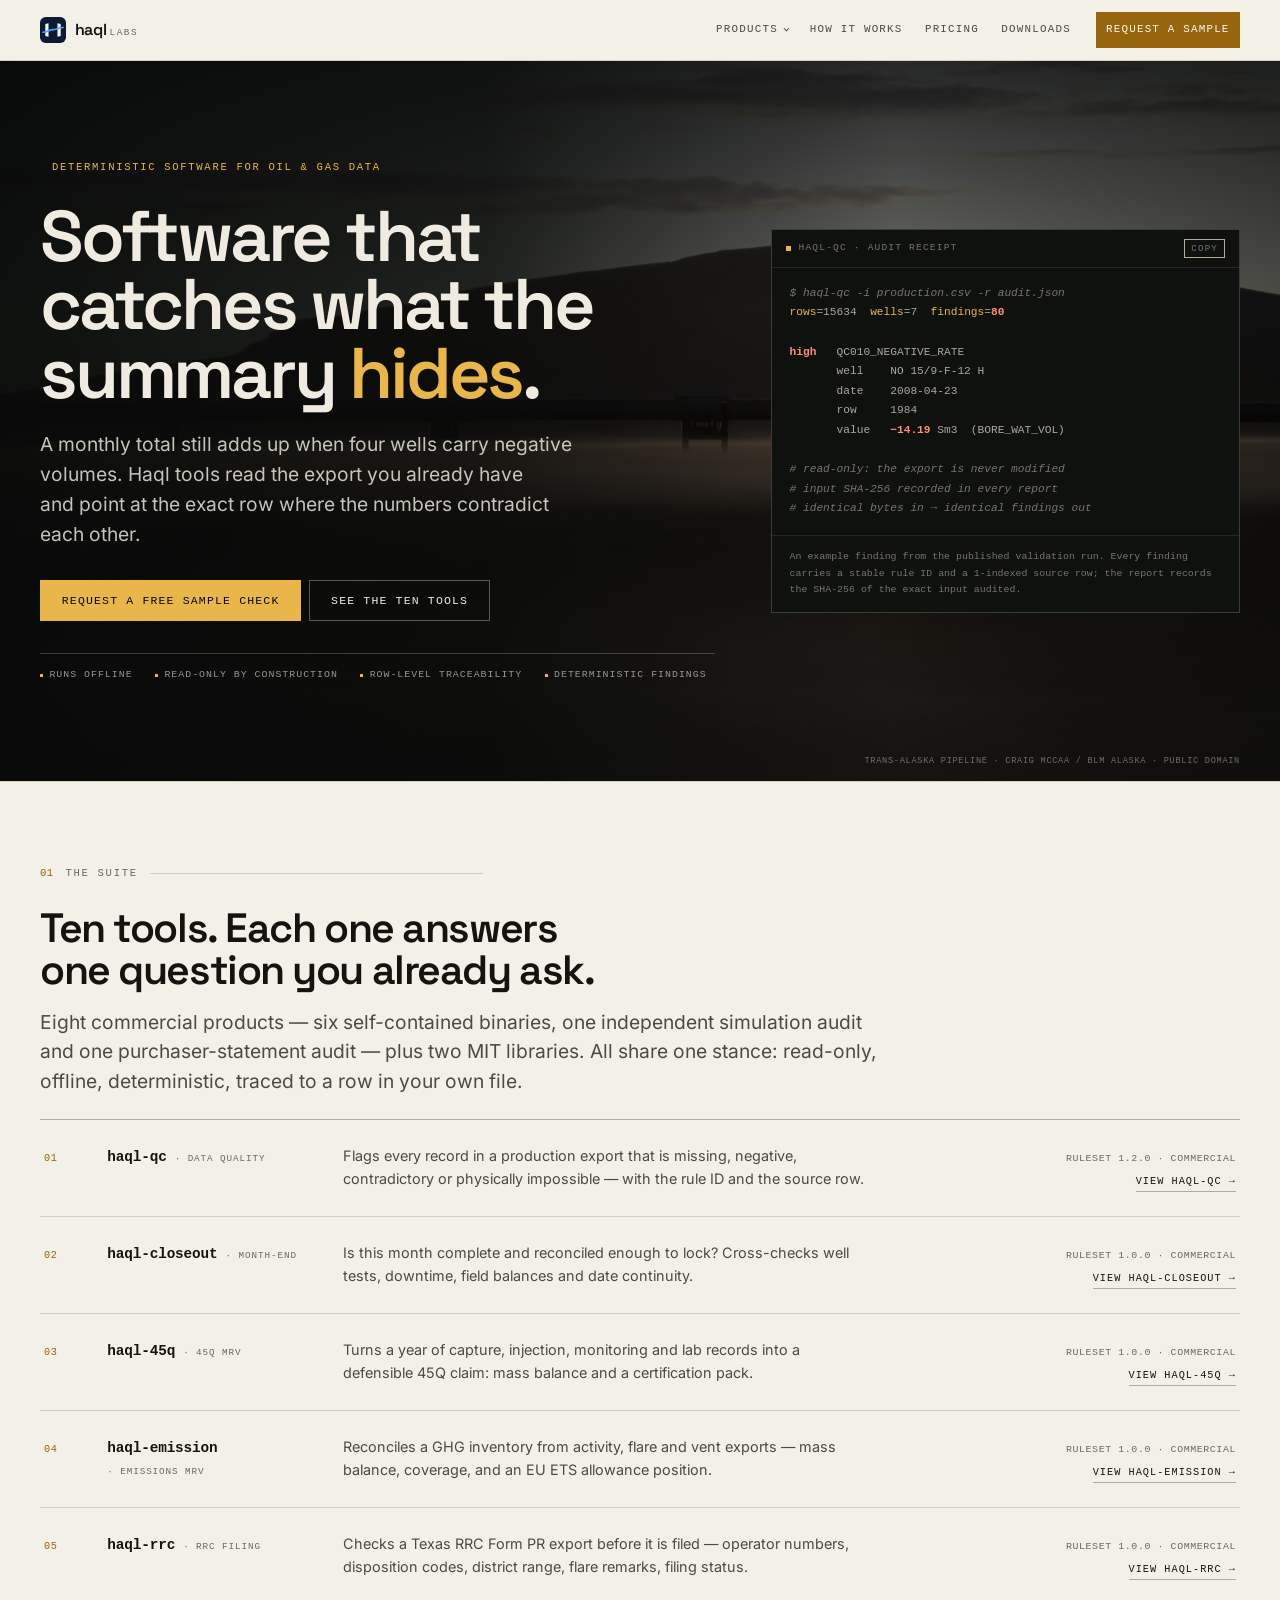
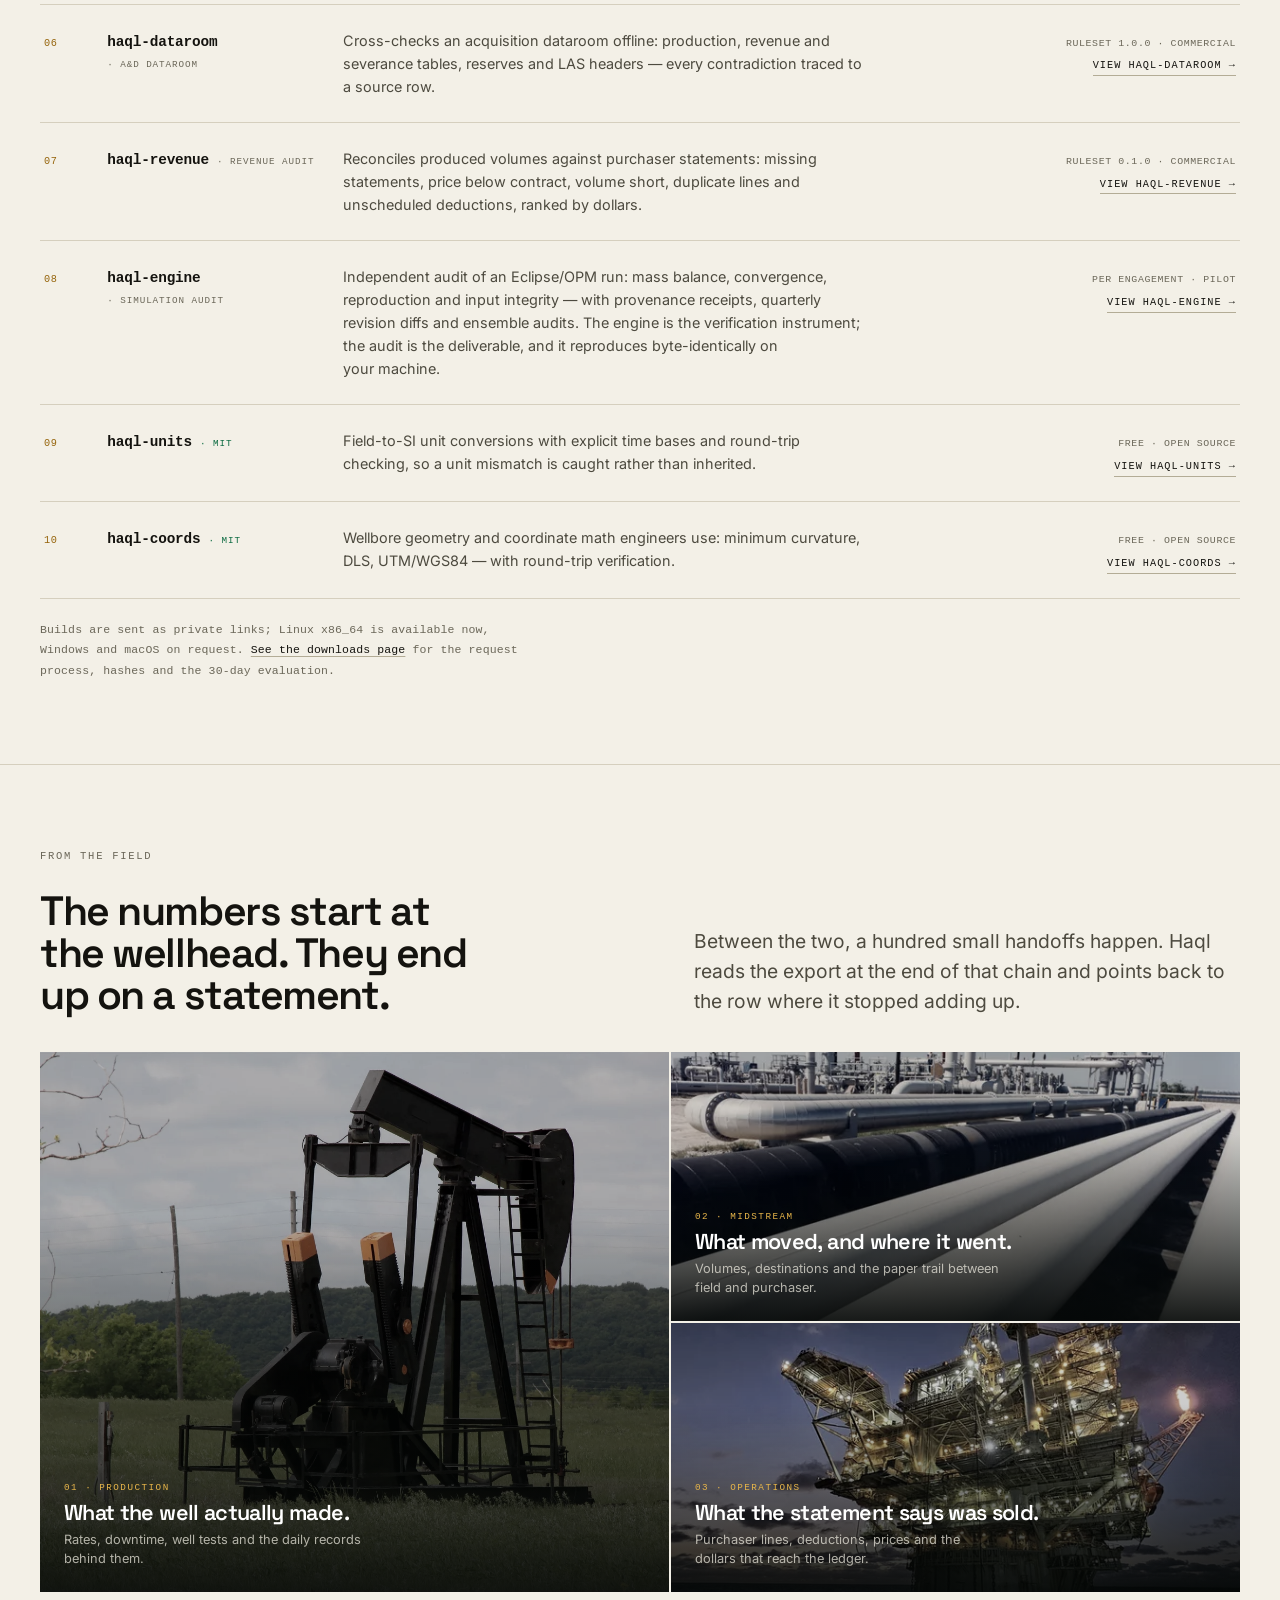
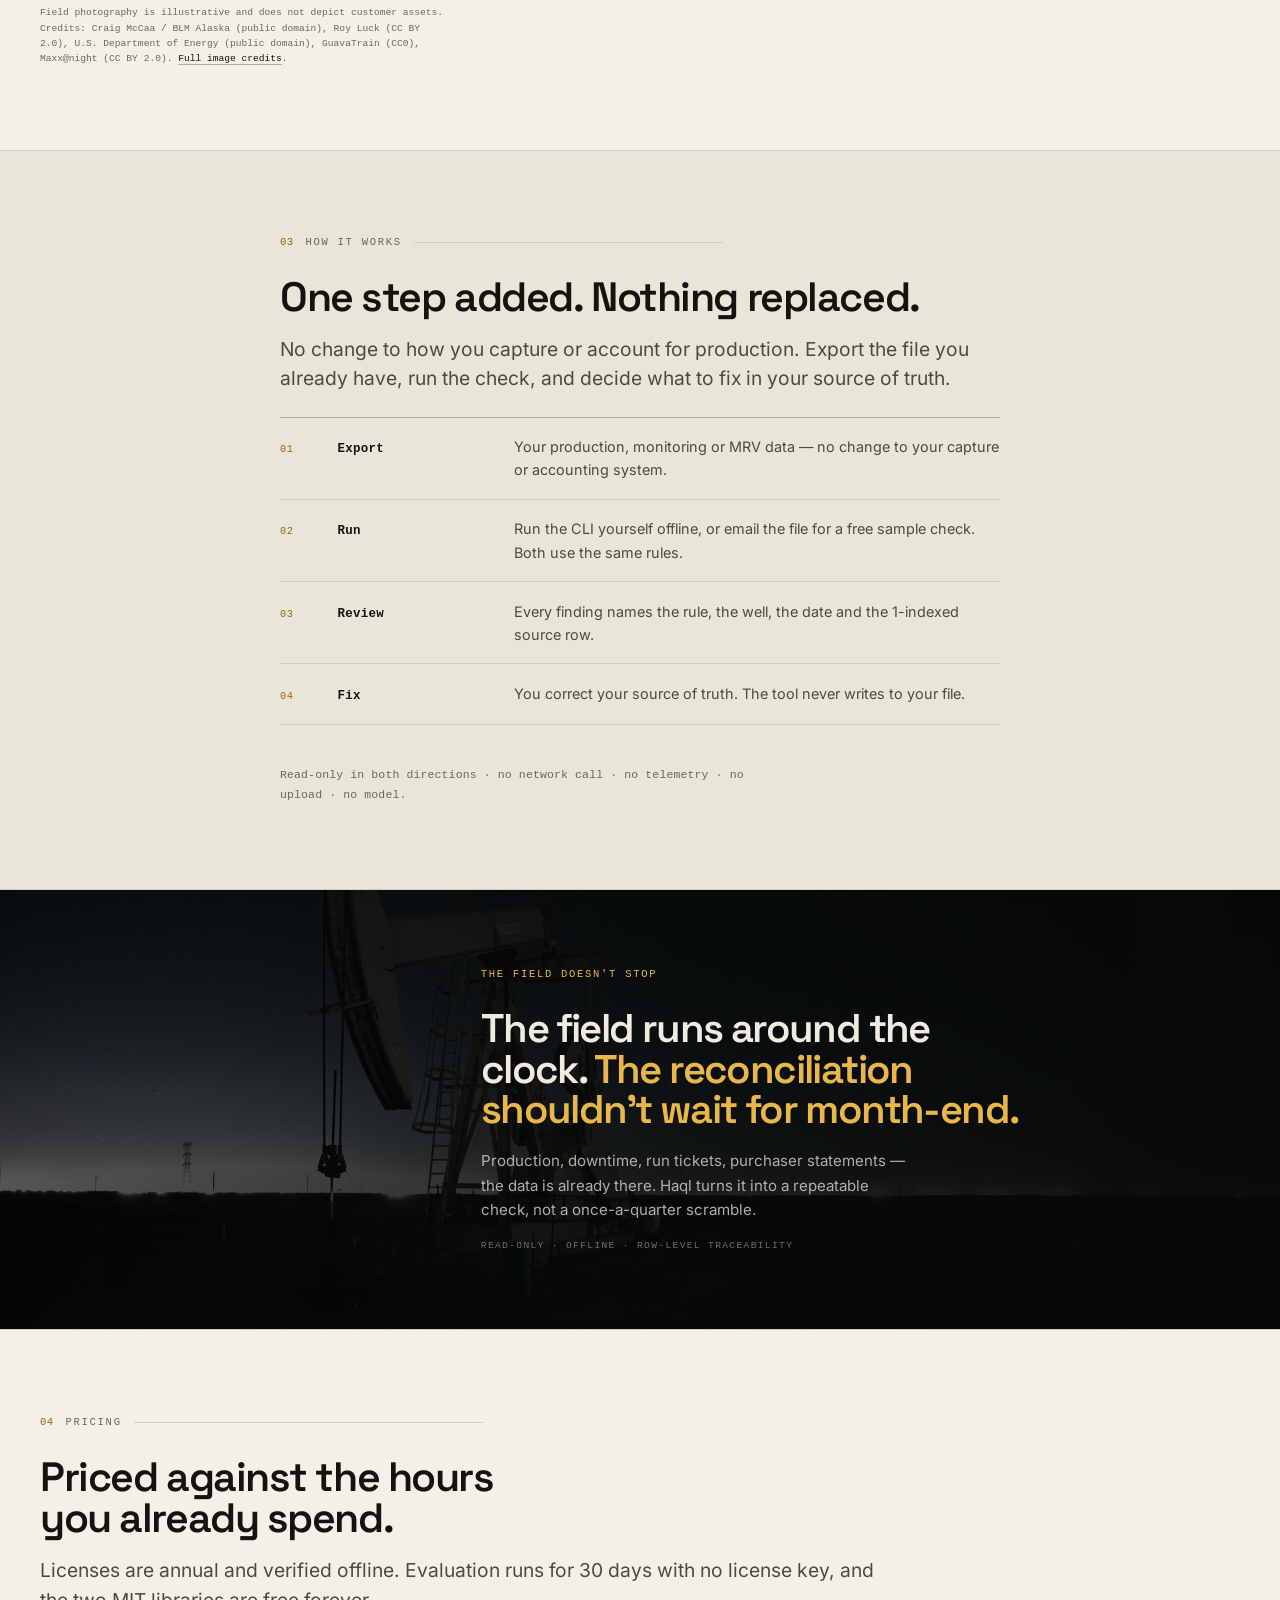
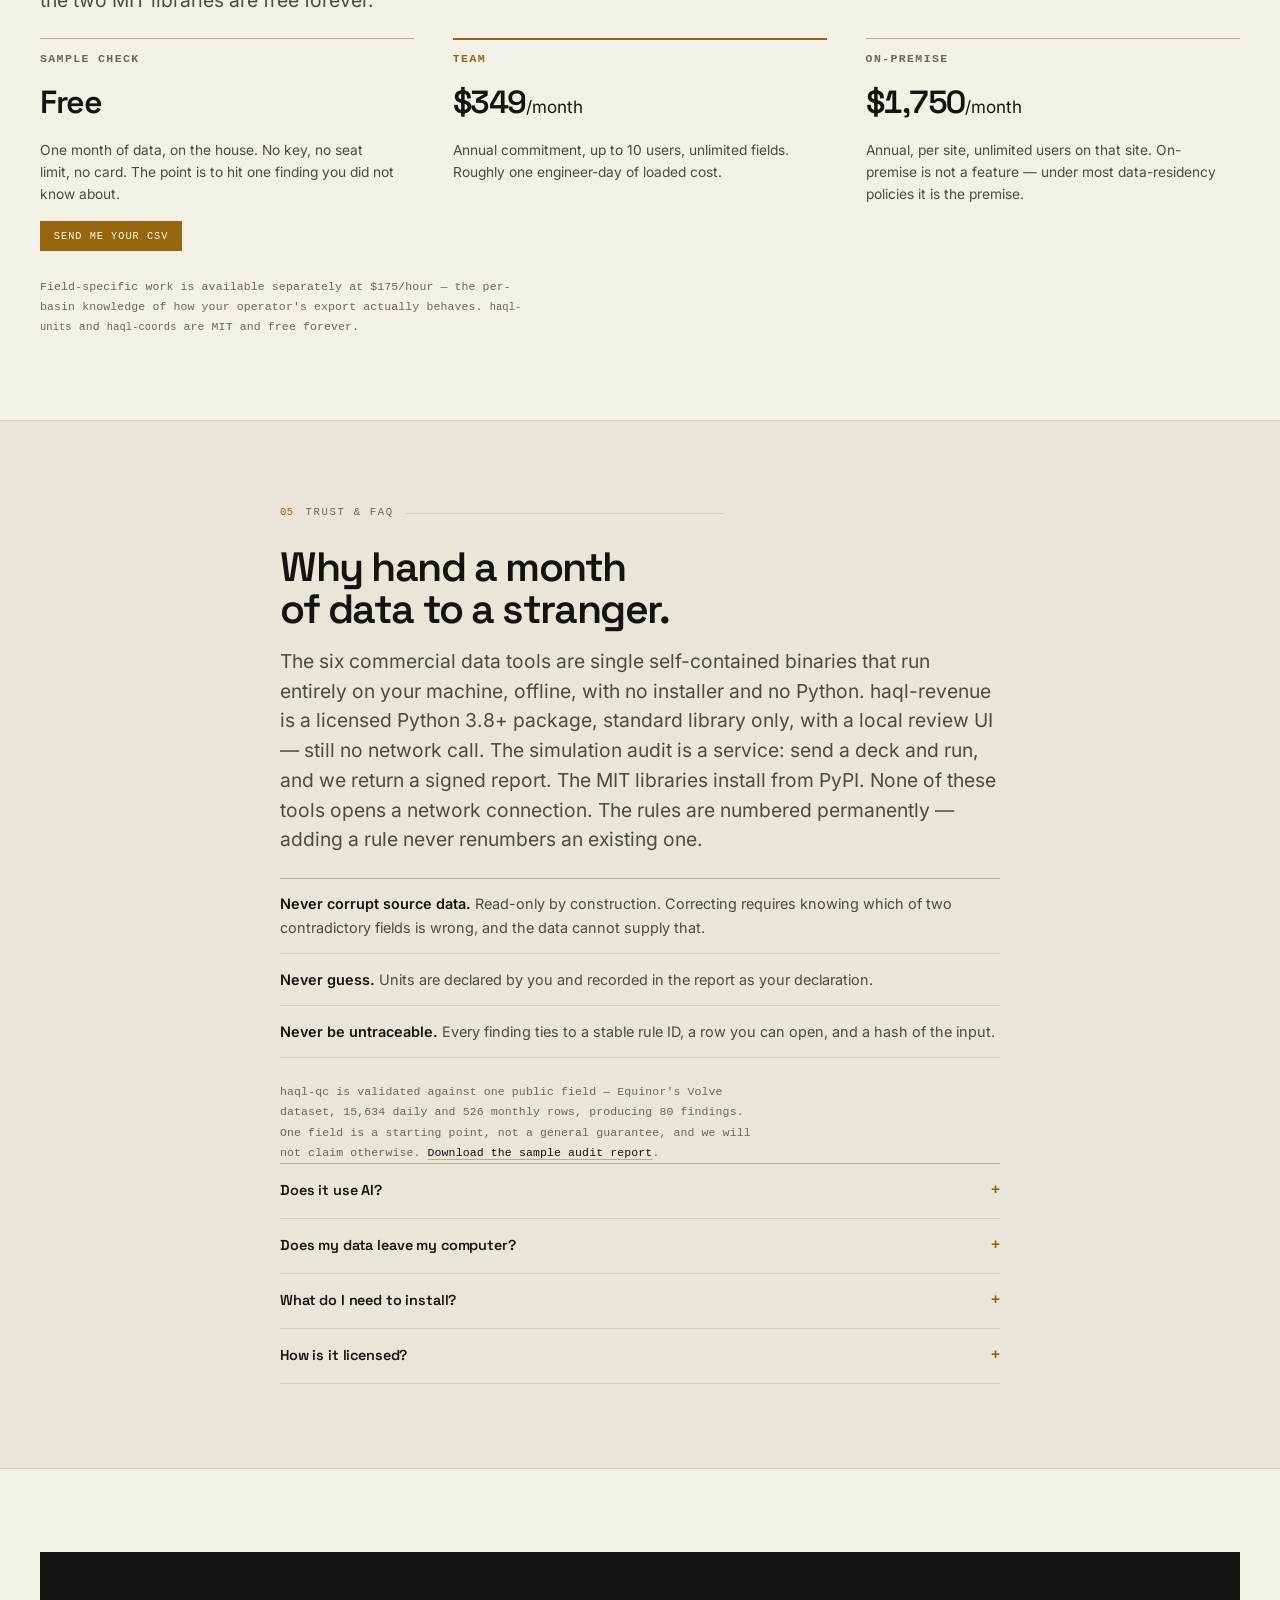
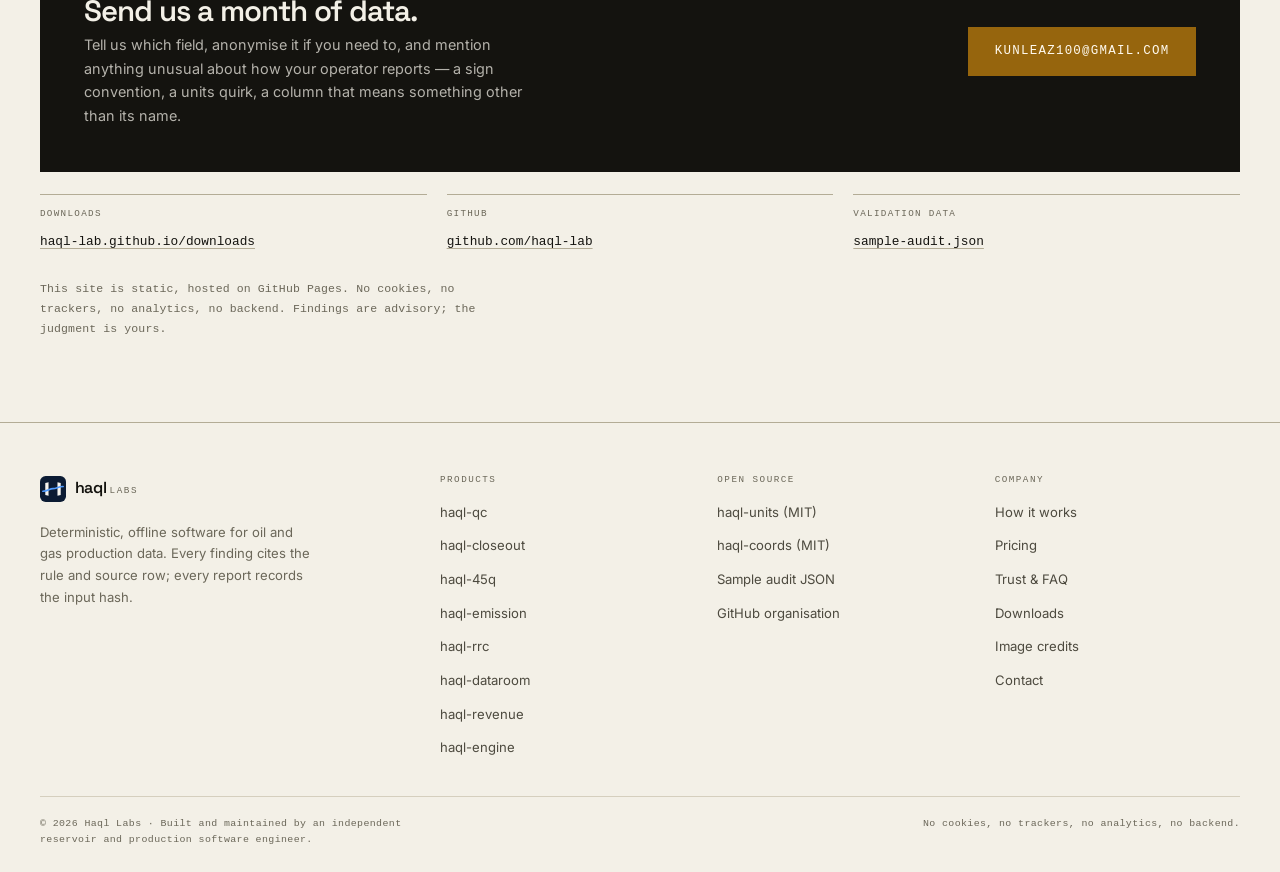
==== commit f442a593: "engine: provenance receipts, selfcheck, revision diff, ensemble audits on the site - hero audit para" ====
--- a/index.html
+++ b/index.html
@@ -180,7 +180,7 @@
 
       <article class="product">
         <div class="product__hd"><h3>haql-engine</h3><span class="pill">Simulation audit</span></div>
-        <p>Independent audit of an Eclipse/OPM run: mass balance, convergence, reproduction and input integrity. The engine is the verification instrument; the audit is the deliverable.</p>
+        <p>Independent audit of an Eclipse/OPM run: mass balance, convergence, reproduction and input integrity — with provenance receipts, quarterly revision diffs and ensemble audits. The engine is the verification instrument; the audit is the deliverable, and it reproduces byte-identically on your machine.</p>
         <div class="product__meta"><span>per engagement · pilot</span><a class="product__link" href="haql-engine.html">View haql-engine</a></div>
       </article>
 
--- a/assets/css/style.css
+++ b/assets/css/style.css
@@ -1,8 +1,8 @@
 /* ==========================================================================
-   Haql Labs — design system, second edition
+   Haql Labs — design system, instrument edition
    Plain CSS. No build step, no CDN, no trackers.
-   Editorial: serif headlines, hairline rules, lists instead of card grids.
-   Light/dark via prefers-color-scheme. Self-hosted variable fonts.
+   Dark-first instrument panel: black canvas, amber signal, numbered sections,
+   ruled data rows. Light mode is an inversion of the same system.
    ========================================================================== */
 
 /* ---------- fonts (self-hosted, latin subset) ---------- */
@@ -27,44 +27,37 @@
     U+2212, U+2215, U+FEFF, U+FFFD;
 }
 
-/* ---------- design tokens ---------- */
+/* ---------- tokens ---------- */
 :root {
-  color-scheme: light dark;
-
-  /* surfaces — newsprint, not app chrome */
-  --bg: #f6f4ee;
-  --bg-2: #eeece3;
-  --surface: #fbfaf6;
-  --surface-2: #f2efe6;
-
-  /* lines */
-  --line: #d8d4c7;
-  --line-2: #b9b4a4;
-
-  /* ink */
-  --ink: #13110d;
-  --ink-2: #4a4740;
-  --ink-3: #6b675d;
-  --ink-inverse: #f6f4ee;
-
-  /* one accent, used sparingly */
-  --accent: #0c5a52;
-  --accent-strong: #063c36;
-  --accent-soft: #e4efeccb;
-  --accent-line: #b3d3cc;
-  --on-accent: #ffffff;
-
-  /* signal (findings only) */
-  --high: #9d1f17;
-  --high-soft: #f7e7e4;
-  --med: #6f4a04;
-  --med-soft: #f8efd8;
-  --ok: #0a6242;
-  --ok-soft: #e3f1ea;
-
-  /* type — serif for voice, grotesk for data, Inter for text */
-  --serif: "Iowan Old Style", "Palatino Linotype", "Book Antiqua", Palatino,
-    "Source Serif Pro", Georgia, "Times New Roman", serif;
+  color-scheme: dark light;
+
+  --bg: #0a0b0a;
+  --bg-2: #0f110f;
+  --surface: #111311;
+  --surface-2: #171a17;
+
+  --line: #242723;
+  --line-2: #383d35;
+
+  --ink: #efebe0;
+  --ink-2: #a9a89e;
+  --ink-3: #76766c;
+  --ink-inverse: #0a0b0a;
+
+  /* one signal: instrument amber */
+  --accent: #e8b64a;
+  --accent-strong: #f7cf7c;
+  --accent-soft: #241d0c;
+  --accent-line: #4a3d18;
+  --on-accent: #0a0b0a;
+
+  --high: #ff8f7d;
+  --high-soft: #2a1410;
+  --med: #e8b64a;
+  --med-soft: #241d0c;
+  --ok: #7ede9f;
+  --ok-soft: #0e2417;
+
   --display: "Space Grotesk", ui-sans-serif, system-ui, -apple-system, "Segoe UI", sans-serif;
   --body: "Inter", ui-sans-serif, system-ui, -apple-system, "Segoe UI", sans-serif;
   --mono: ui-monospace, SFMono-Regular, "SF Mono", Menlo, Consolas, "Liberation Mono", monospace;
@@ -73,12 +66,11 @@
   --fs-sm: 0.875rem;
   --fs-base: 1.0625rem;
   --fs-md: 1.1875rem;
-  --fs-lg: clamp(1.2rem, 1.6vw, 1.4rem);
-  --fs-xl: clamp(1.5rem, 2.4vw, 1.95rem);
-  --fs-2xl: clamp(1.9rem, 3.4vw, 2.85rem);
-  --fs-3xl: clamp(2.5rem, 5.4vw, 4.25rem);
-
-  /* space */
+  --fs-lg: clamp(1.15rem, 1.5vw, 1.35rem);
+  --fs-xl: clamp(1.45rem, 2.3vw, 1.9rem);
+  --fs-2xl: clamp(1.8rem, 3.2vw, 2.7rem);
+  --fs-3xl: clamp(2.4rem, 5.6vw, 4.6rem);
+
   --sp-1: 0.25rem;
   --sp-2: 0.5rem;
   --sp-3: 0.75rem;
@@ -87,48 +79,47 @@
   --sp-6: 2rem;
   --sp-7: 3rem;
   --sp-8: 4rem;
-  --section: clamp(3.75rem, 7vw, 6rem);
-
-  /* shape — almost none. editorial pages are square. */
-  --r-sm: 2px;
-  --r-md: 2px;
-  --r-lg: 2px;
-  --r-pill: 2px;
-
-  --wrap: 1120px;
+  --section: clamp(3.5rem, 6.5vw, 5.5rem);
+
+  --r-sm: 0;
+  --r-md: 0;
+  --r-lg: 0;
+  --r-pill: 0;
+
+  --wrap: 1200px;
   --wrap-narrow: 720px;
-  --hdr-h: 64px;
+  --hdr-h: 60px;
 
   --ease: cubic-bezier(0.2, 0.7, 0.2, 1);
 }
 
-@media (prefers-color-scheme: dark) {
+@media (prefers-color-scheme: light) {
   :root {
-    --bg: #0d100f;
-    --bg-2: #131716;
-    --surface: #121615;
-    --surface-2: #171c1a;
-
-    --line: #2a312e;
-    --line-2: #3b423e;
-
-    --ink: #eeeae1;
-    --ink-2: #b3aea4;
-    --ink-3: #8d8880;
-    --ink-inverse: #0d100f;
-
-    --accent: #7fd4c6;
-    --accent-strong: #a7e6da;
-    --accent-soft: #102622;
-    --accent-line: #23463f;
-    --on-accent: #051c19;
-
-    --high: #ff9e90;
-    --high-soft: #2a1613;
-    --med: #e6bd6c;
-    --med-soft: #291f0f;
-    --ok: #6fdaa8;
-    --ok-soft: #0c2820;
+    --bg: #f3f0e7;
+    --bg-2: #e9e5d8;
+    --surface: #faf8f1;
+    --surface-2: #efece0;
+
+    --line: #d5cfbe;
+    --line-2: #b3ac96;
+
+    --ink: #14130f;
+    --ink-2: #4d4a3f;
+    --ink-3: #6b6759;
+    --ink-inverse: #f3f0e7;
+
+    --accent: #96650d;
+    --accent-strong: #6d4a08;
+    --accent-soft: #f0e3c4;
+    --accent-line: #cdb179;
+    --on-accent: #fffaef;
+
+    --high: #9d2318;
+    --high-soft: #f7e7e2;
+    --med: #8a5c07;
+    --med-soft: #f6ecd6;
+    --ok: #0b6a41;
+    --ok-soft: #e2f0e6;
   }
 }
 
@@ -153,13 +144,12 @@
 body {
   font-family: var(--body);
   font-size: var(--fs-base);
-  line-height: 1.68;
+  line-height: 1.65;
   background: var(--bg);
   color: var(--ink);
   -webkit-font-smoothing: antialiased;
   -moz-osx-font-smoothing: grayscale;
   overflow-x: hidden;
-  font-feature-settings: "kern" 1, "liga" 1;
 }
 img,
 svg,
@@ -169,20 +159,15 @@
   height: auto;
 }
 a {
-  color: inherit;
+  color: var(--ink);
   text-decoration: underline;
   text-decoration-thickness: 1px;
-  text-decoration-color: var(--accent-line);
-  text-underline-offset: 4px;
+  text-decoration-color: var(--line-2);
+  text-underline-offset: 3px;
 }
 a:hover {
   color: var(--accent);
-  text-decoration-color: currentColor;
-}
-p a:hover,
-li a:hover,
-td a:hover {
-  color: var(--accent);
+  text-decoration-color: var(--accent);
 }
 strong,
 b {
@@ -193,10 +178,10 @@
 h2,
 h3,
 h4 {
-  font-family: var(--serif);
-  font-weight: 400;
-  line-height: 1.06;
-  letter-spacing: -0.012em;
+  font-family: var(--display);
+  font-weight: 600;
+  line-height: 1.02;
+  letter-spacing: -0.035em;
   text-wrap: balance;
   color: var(--ink);
 }
@@ -210,19 +195,15 @@
   font-family: var(--mono);
 }
 ::selection {
-  background: rgba(12, 90, 82, 0.2);
-}
-@media (prefers-color-scheme: dark) {
-  ::selection {
-    background: rgba(127, 212, 198, 0.26);
-  }
+  background: var(--accent);
+  color: var(--on-accent);
 }
 :focus-visible {
   outline: 2px solid var(--accent);
-  outline-offset: 3px;
+  outline-offset: 2px;
 }
 section[id] {
-  scroll-margin-top: calc(var(--hdr-h) + 16px);
+  scroll-margin-top: calc(var(--hdr-h) + 12px);
 }
 
 @media (prefers-reduced-motion: reduce) {
@@ -237,15 +218,15 @@
 
 /* ---------- layout utilities ---------- */
 .wrap {
-  width: min(var(--wrap), 100% - 2 * clamp(1.25rem, 5vw, 2.5rem));
+  width: min(var(--wrap), 100% - 2 * clamp(1.25rem, 4vw, 2.5rem));
   margin-inline: auto;
 }
 .wrap--narrow {
-  width: min(var(--wrap-narrow), 100% - 2 * clamp(1.25rem, 5vw, 2.5rem));
+  width: min(var(--wrap-narrow), 100% - 2 * clamp(1.25rem, 4vw, 2.5rem));
 }
 .mono {
   font-family: var(--mono);
-  font-size: 0.88em;
+  font-size: 0.9em;
 }
 .muted {
   color: var(--ink-2);
@@ -263,8 +244,10 @@
   margin-bottom: 1.35rem;
 }
 .fine {
-  font-size: var(--fs-sm);
-  line-height: 1.7;
+  font-family: var(--mono);
+  font-size: 0.72rem;
+  line-height: 1.75;
+  letter-spacing: 0.01em;
   color: var(--ink-3);
 }
 .sr-only {
@@ -283,15 +266,17 @@
   left: 1rem;
   top: -100px;
   z-index: 999;
-  background: var(--ink);
-  color: var(--bg);
+  background: var(--accent);
+  color: var(--on-accent);
   padding: 0.7rem 1.1rem;
-  font-weight: 600;
-  transition: top 0.15s var(--ease);
+  font-family: var(--mono);
+  font-size: 0.75rem;
+  text-transform: uppercase;
+  letter-spacing: 0.1em;
 }
 .skip:focus {
   top: 0;
-  color: var(--bg);
+  color: var(--on-accent);
 }
 
 /* ---------- header ---------- */
@@ -299,20 +284,13 @@
   position: sticky;
   top: 0;
   z-index: 100;
-  background: color-mix(in srgb, var(--bg) 92%, transparent);
-  -webkit-backdrop-filter: blur(10px);
-  backdrop-filter: blur(10px);
+  background: var(--bg);
   border-bottom: 1px solid var(--line);
-}
-@supports not (background: color-mix(in srgb, red 50%, blue)) {
-  .hdr {
-    background: var(--bg);
-  }
 }
 .hdr__in {
   display: flex;
   align-items: center;
-  gap: 1.25rem;
+  gap: 1.5rem;
   min-height: var(--hdr-h);
 }
 .brand,
@@ -322,7 +300,7 @@
   gap: 0.55rem;
   color: var(--ink);
   font-family: var(--display);
-  font-size: 1.06rem;
+  font-size: 1rem;
   font-weight: 600;
   letter-spacing: -0.02em;
   text-decoration: none;
@@ -340,12 +318,6 @@
   display: grid;
   place-items: center;
   flex: none;
-  background: transparent;
-  color: inherit;
-}
-.brand__mark svg,
-.logo__mar svg {
-  display: block;
 }
 .brand__word {
   display: inline-flex;
@@ -354,9 +326,9 @@
 }
 .brand__lab {
   font-family: var(--mono);
-  font-size: 0.6rem;
+  font-size: 0.58rem;
   font-weight: 500;
-  letter-spacing: 0.1em;
+  letter-spacing: 0.18em;
   text-transform: uppercase;
   color: var(--ink-3);
 }
@@ -368,7 +340,7 @@
   margin-left: auto;
   display: flex;
   align-items: center;
-  gap: 0.25rem;
+  gap: 0.1rem;
 }
 .nav a,
 .nav summary {
@@ -376,12 +348,14 @@
   display: inline-flex;
   align-items: center;
   gap: 0.35rem;
-  font-size: 0.84rem;
+  font-family: var(--mono);
+  font-size: 0.68rem;
   font-weight: 500;
-  letter-spacing: 0.01em;
+  letter-spacing: 0.11em;
+  text-transform: uppercase;
   color: var(--ink-2);
   white-space: nowrap;
-  padding: 0.45rem 0.6rem;
+  padding: 0.55rem 0.65rem;
   text-decoration: none;
   cursor: pointer;
   transition: color 0.15s var(--ease);
@@ -392,26 +366,25 @@
   text-decoration: none;
 }
 .nav a[aria-current="page"] {
-  color: var(--ink);
+  color: var(--accent);
 }
 .nav a[aria-current="page"]::after {
   content: "";
   position: absolute;
-  left: 0.6rem;
-  right: 0.6rem;
-  bottom: 0.05rem;
-  height: 2px;
+  left: 0.65rem;
+  right: 0.65rem;
+  bottom: 0.15rem;
+  height: 1px;
   background: var(--accent);
 }
 .nav__cta {
-  margin-left: 0.7rem;
-  background: var(--ink);
-  color: var(--bg) !important;
-  font-weight: 600;
-  padding: 0.5rem 0.95rem;
+  margin-left: 0.8rem;
+  background: var(--accent);
+  color: var(--on-accent) !important;
+  padding: 0.5rem 0.9rem;
 }
 .nav__cta:hover {
-  background: var(--accent);
+  background: var(--accent-strong);
   color: var(--on-accent) !important;
 }
 
@@ -427,8 +400,8 @@
 }
 .menu > summary::after {
   content: "";
-  width: 5px;
-  height: 5px;
+  width: 4px;
+  height: 4px;
   border-right: 1px solid currentColor;
   border-bottom: 1px solid currentColor;
   transform: rotate(45deg) translateY(-2px);
@@ -439,27 +412,25 @@
 }
 .menu__panel {
   position: fixed;
-  top: calc(var(--hdr-h) + 0.4rem);
+  top: calc(var(--hdr-h) + 0.3rem);
   left: 50%;
-  right: auto;
   transform: translateX(-50%);
-  width: min(620px, calc(100vw - 2rem));
+  width: min(640px, calc(100vw - 2rem));
   background: var(--bg);
   border: 1px solid var(--line-2);
-  padding: 0.5rem;
   display: grid;
   grid-template-columns: 1fr 1fr;
   gap: 0;
 }
 .menu__item {
   display: block;
-  padding: 0.6rem 0.7rem;
+  padding: 0.65rem 0.8rem;
   text-decoration: none;
   border-bottom: 1px solid var(--line);
 }
 .menu__item:hover,
 .menu__item[aria-current="page"] {
-  background: var(--bg-2);
+  background: var(--surface-2);
 }
 .menu__item[aria-current="page"] b {
   color: var(--accent);
@@ -470,24 +441,30 @@
 .menu__item b {
   display: block;
   font-family: var(--mono);
-  font-size: 0.78rem;
+  font-size: 0.74rem;
   font-weight: 600;
+  letter-spacing: 0.02em;
   color: var(--ink);
 }
 .menu__item span {
   display: block;
-  font-size: 0.72rem;
-  color: var(--ink-3);
-  line-height: 1.4;
-  margin-top: 0.1rem;
+  font-family: var(--mono);
+  font-size: 0.62rem;
+  letter-spacing: 0.06em;
+  text-transform: uppercase;
+  color: var(--ink-3);
+  line-height: 1.5;
+  margin-top: 0.15rem;
 }
 .menu__all {
   grid-column: 1 / -1;
-  margin-top: 0.35rem;
-  padding: 0.6rem 0.7rem 0.2rem;
-  border-top: 1px solid var(--line);
-  font-family: var(--mono);
-  font-size: 0.72rem;
+  margin-top: 0;
+  padding: 0.65rem 0.8rem;
+  border-top: 1px solid var(--line-2);
+  font-family: var(--mono);
+  font-size: 0.64rem;
+  letter-spacing: 0.1em;
+  text-transform: uppercase;
   text-decoration: none;
   color: var(--accent);
 }
@@ -495,8 +472,8 @@
 .burger {
   display: none;
   margin-left: auto;
-  width: 40px;
-  height: 40px;
+  width: 38px;
+  height: 38px;
   padding: 0;
   background: transparent;
   border: 1px solid var(--line-2);
@@ -508,7 +485,7 @@
 }
 .burger span {
   display: block;
-  width: 16px;
+  width: 15px;
   height: 1px;
   background: var(--ink);
   transition: transform 0.2s var(--ease), opacity 0.2s var(--ease);
@@ -539,7 +516,7 @@
     gap: 0;
     background: var(--bg);
     border-bottom: 1px solid var(--line-2);
-    padding: 0.5rem clamp(1.25rem, 5vw, 2.5rem) 1rem;
+    padding: 0.5rem clamp(1.25rem, 4vw, 2.5rem) 1rem;
     max-height: calc(100vh - var(--hdr-h));
     max-height: calc(100dvh - var(--hdr-h));
     overflow-y: auto;
@@ -549,20 +526,17 @@
   }
   .nav a,
   .nav summary {
-    padding: 0.8rem 0.2rem;
-    font-size: 0.95rem;
+    padding: 0.85rem 0;
+    font-size: 0.72rem;
     border-bottom: 1px solid var(--line);
   }
   .nav a[aria-current="page"]::after {
     display: none;
-  }
-  .nav a[aria-current="page"] {
-    color: var(--accent);
   }
   .nav__cta {
     margin: 0.8rem 0 0;
     justify-content: center;
-    padding: 0.8rem 1rem;
+    padding: 0.85rem 1rem;
     border-bottom: 0;
   }
   .menu {
@@ -574,115 +548,113 @@
   }
   .menu__panel {
     position: static;
-    left: auto;
-    right: auto;
-    top: auto;
     transform: none;
     width: auto;
     border: 0;
     border-left: 1px solid var(--line-2);
-    margin: 0.2rem 0 0.6rem 0.4rem;
-    padding: 0 0 0 0.6rem;
+    margin: 0.3rem 0 0.6rem 0.2rem;
     grid-template-columns: 1fr;
   }
   .menu__item {
-    padding: 0.45rem 0.5rem;
-    border-bottom: 1px solid var(--line);
+    padding: 0.5rem 0.6rem;
   }
 }
 
 /* ---------- section furniture ---------- */
+main {
+  counter-reset: sec;
+}
+.sec {
+  counter-increment: sec;
+  padding: var(--section) 0;
+  border-top: 1px solid var(--line);
+}
+.sec--alt {
+  background: var(--bg-2);
+}
 .eyebrow {
-  display: block;
-  font-family: var(--mono);
-  font-size: 0.68rem;
+  display: flex;
+  align-items: baseline;
+  gap: 0.75rem;
+  font-family: var(--mono);
+  font-size: 0.66rem;
   font-weight: 500;
-  letter-spacing: 0.14em;
-  text-transform: uppercase;
-  color: var(--ink-3);
-  margin-bottom: 1.5rem;
-  padding-top: 0.7rem;
-  border-top: 1px solid var(--line-2);
+  letter-spacing: 0.16em;
+  text-transform: uppercase;
+  color: var(--ink-3);
+  margin-bottom: 1.6rem;
   max-width: none;
 }
-.sec .eyebrow,
-.field-band .eyebrow {
-  max-width: none;
+.sec > .wrap > .eyebrow::before {
+  content: counter(sec, decimal-leading-zero);
+  color: var(--accent);
+  letter-spacing: 0.04em;
+  flex: none;
+}
+.sec > .wrap > .eyebrow::after {
+  content: "";
+  flex: 1;
+  height: 1px;
+  background: var(--line);
+  align-self: center;
 }
 .lede {
   font-size: var(--fs-lg);
   line-height: 1.55;
   color: var(--ink-2);
-  max-width: 58ch;
+  max-width: 60ch;
 }
 .lede--c {
-  margin-bottom: clamp(2rem, 3.5vw, 3rem);
-  max-width: 62ch;
-}
-.sec {
-  padding: var(--section) 0;
-  border-top: 1px solid var(--line);
-}
-.sec--alt {
-  background: var(--bg-2);
+  margin-bottom: clamp(1.75rem, 3vw, 2.75rem);
+  max-width: 64ch;
 }
 .sec h2 {
   font-size: var(--fs-2xl);
-  margin-bottom: 1.1rem;
-  max-width: 24ch;
+  margin-bottom: 1rem;
+  max-width: 26ch;
 }
 .sec p {
-  max-width: 68ch;
+  max-width: 70ch;
 }
 .sec .lede {
-  margin-bottom: 1.5rem;
-}
-
-/* rhythm: alternate sections run a rule-topped, full-measure heading,
-   so consecutive sections stop reading as one identical stack */
-@media (min-width: 900px) {
-  .sec > .wrap > h2 {
-    max-width: 30ch;
-  }
-  .sec > .wrap > .lede--c {
-    max-width: 66ch;
-  }
+  margin-bottom: 1.4rem;
 }
 
 /* ---------- buttons ---------- */
 .cta {
   display: flex;
   flex-wrap: wrap;
-  gap: 0.6rem;
+  gap: 0.5rem;
 }
 .btn {
   display: inline-flex;
   align-items: center;
   justify-content: center;
-  gap: 0.45rem;
-  padding: 0.75rem 1.25rem;
+  gap: 0.5rem;
+  padding: 0.8rem 1.3rem;
   border: 1px solid transparent;
-  font-family: var(--body);
-  font-size: 0.9rem;
+  font-family: var(--mono);
+  font-size: 0.72rem;
   font-weight: 500;
+  letter-spacing: 0.1em;
+  text-transform: uppercase;
   line-height: 1.2;
-  letter-spacing: 0.005em;
   text-align: center;
   text-decoration: none;
   max-width: 100%;
   overflow-wrap: anywhere;
-  transition: background 0.16s var(--ease), color 0.16s var(--ease),
-    border-color 0.16s var(--ease);
+  transition: background 0.15s var(--ease), color 0.15s var(--ease),
+    border-color 0.15s var(--ease);
 }
 .btn:hover {
   text-decoration: none;
 }
 .btn--p {
-  background: var(--ink);
-  color: var(--bg);
+  background: var(--accent);
+  color: var(--on-accent);
 }
 .btn--p:hover {
-  background: var(--accent);
+  background: var(--accent-strong);
   color: var(--on-accent);
 }
 .btn--s {
@@ -691,39 +663,34 @@
   border-color: var(--line-2);
 }
 .btn--s:hover {
-  background: transparent;
-  border-color: var(--ink);
-  color: var(--ink);
+  border-color: var(--accent);
+  color: var(--accent);
 }
 .btn--sm {
-  padding: 0.5rem 0.85rem;
-  font-size: 0.82rem;
+  padding: 0.5rem 0.8rem;
+  font-size: 0.64rem;
 }
 .btn--lg {
-  padding: 0.9rem 1.6rem;
-  font-size: 0.98rem;
+  padding: 1rem 1.6rem;
+  font-size: 0.78rem;
 }
 .btn--text {
   padding: 0.4rem 0;
   color: var(--accent);
   background: none;
-}
-.btn--text:hover {
-  color: var(--accent-strong);
 }
 
 /* ---------- hero ---------- */
 .hero {
   position: relative;
-  padding: clamp(3rem, 6.5vw, 5.25rem) 0 clamp(3.25rem, 6.5vw, 5.5rem);
-  overflow: hidden;
+  padding: clamp(3rem, 6vw, 5rem) 0 clamp(3rem, 6vw, 5rem);
   border-top: 0;
 }
 .hero__in {
   position: relative;
   display: grid;
-  grid-template-columns: minmax(0, 1.22fr) minmax(0, 0.78fr);
-  gap: clamp(2rem, 5vw, 4rem);
+  grid-template-columns: minmax(0, 1.18fr) minmax(0, 0.82fr);
+  gap: clamp(1.75rem, 4.5vw, 3.5rem);
   align-items: start;
 }
 .hero__copy {
@@ -731,40 +698,42 @@
 }
 .hero h1 {
   font-size: var(--fs-3xl);
-  line-height: 1;
-  letter-spacing: -0.02em;
-  margin-bottom: 1.5rem;
-  max-width: 19ch;
+  line-height: 0.96;
+  letter-spacing: -0.045em;
+  margin-bottom: 1.4rem;
+  max-width: 17ch;
 }
 .hero h1 em {
-  font-style: italic;
+  font-style: normal;
   color: var(--accent);
 }
 .hero .lede {
-  margin-bottom: 2rem;
-  max-width: 48ch;
+  margin-bottom: 1.9rem;
+  max-width: 46ch;
 }
 .reassure {
-  font-size: var(--fs-sm);
-  color: var(--ink-3);
-  margin-top: 1.35rem;
-  max-width: 52ch;
+  font-family: var(--mono);
+  font-size: 0.68rem;
+  line-height: 1.7;
+  color: var(--ink-3);
+  margin-top: 1.3rem;
+  max-width: 56ch;
 }
 .reassure b {
   color: var(--ink-2);
-  font-weight: 600;
+  font-weight: 500;
 }
 .reassure code {
-  font-size: 0.9em;
-  background: var(--bg-2);
-  padding: 0.05rem 0.28rem;
+  font-size: 0.95em;
+  background: var(--surface);
+  padding: 0.05rem 0.25rem;
 }
 @media (max-width: 920px) {
   .hero__in {
     grid-template-columns: 1fr;
   }
   .hero h1 {
-    max-width: 22ch;
+    max-width: 20ch;
   }
 }
 
@@ -772,31 +741,31 @@
 .proof {
   display: flex;
   flex-wrap: wrap;
-  gap: 0.35rem 1.5rem;
-  margin-top: 2.25rem;
-  padding: 0.9rem 0 0;
+  gap: 0.3rem 1.4rem;
+  margin-top: 2rem;
+  padding: 0.8rem 0 0;
   border-top: 1px solid var(--line);
   list-style: none;
   font-family: var(--mono);
-  font-size: 0.68rem;
-  letter-spacing: 0.04em;
+  font-size: 0.62rem;
+  letter-spacing: 0.1em;
   text-transform: uppercase;
   color: var(--ink-3);
 }
 .proof li {
   display: inline-flex;
   align-items: center;
-  gap: 0.45rem;
+  gap: 0.4rem;
 }
 .proof li::before {
   content: "";
-  width: 4px;
-  height: 4px;
+  width: 3px;
+  height: 3px;
   background: var(--accent);
   flex: none;
 }
 
-/* ---------- code / audit panel ---------- */
+/* ---------- instrument panel ---------- */
 .hero__panel,
 .panel {
   min-width: 0;
@@ -808,25 +777,26 @@
   display: flex;
   align-items: center;
   gap: 0.5rem;
-  padding: 0.6rem 0.9rem;
+  padding: 0.55rem 0.85rem;
   border-bottom: 1px solid var(--line);
   font-family: var(--mono);
-  font-size: 0.68rem;
-  letter-spacing: 0.04em;
+  font-size: 0.6rem;
+  letter-spacing: 0.12em;
+  text-transform: uppercase;
   color: var(--ink-3);
 }
 .dot {
-  width: 6px;
-  height: 6px;
-  background: var(--ok);
+  width: 5px;
+  height: 5px;
+  background: var(--accent);
   flex: none;
 }
 .panel__body {
   margin: 0;
-  padding: 1.1rem 1.15rem;
-  font-family: var(--mono);
-  font-size: 0.72rem;
-  line-height: 1.8;
+  padding: 1rem 1.1rem;
+  font-family: var(--mono);
+  font-size: 0.7rem;
+  line-height: 1.75;
   overflow-x: auto;
   color: var(--ink-2);
   tab-size: 2;
@@ -834,11 +804,15 @@
 .panel__body .k {
   color: var(--accent);
 }
-.panel__body .s {
+.panel__body .s,
+.panel__body .g {
   color: var(--ok);
-}
-.panel__body .n {
+  font-weight: 600;
+}
+.panel__body .n,
+.panel__body .y {
   color: var(--med);
+  font-weight: 600;
 }
 .panel__body .c {
   color: var(--ink-3);
@@ -849,74 +823,72 @@
   color: var(--high);
   font-weight: 600;
 }
-.panel__body .y {
-  color: var(--med);
+.panel__body .b {
+  color: var(--accent);
   font-weight: 600;
 }
-.panel__body .g {
-  color: var(--ok);
-  font-weight: 600;
-}
-.panel__body .b {
-  color: var(--accent);
-  font-weight: 600;
-}
 .panel__cap {
-  padding: 0.85rem 1.15rem;
+  padding: 0.8rem 1.1rem;
   border-top: 1px solid var(--line);
-  font-size: 0.8rem;
+  font-family: var(--mono);
+  font-size: 0.62rem;
+  line-height: 1.7;
   color: var(--ink-3);
   max-width: none;
-  line-height: 1.6;
 }
 .panel__cap code {
-  font-size: 0.85em;
-  background: var(--bg-2);
-  padding: 0.05rem 0.28rem;
+  background: var(--surface-2);
+  padding: 0.05rem 0.25rem;
 }
 .copy {
   margin-left: auto;
-  font-family: var(--body);
-  font-size: 0.62rem;
-  font-weight: 600;
-  letter-spacing: 0.06em;
+  font-family: var(--mono);
+  font-size: 0.58rem;
+  letter-spacing: 0.12em;
   text-transform: uppercase;
   color: var(--ink-3);
   background: transparent;
-  border: 1px solid var(--line);
-  padding: 0.22rem 0.45rem;
+  border: 1px solid var(--line-2);
+  padding: 0.2rem 0.4rem;
   cursor: pointer;
 }
 .copy:hover {
   color: var(--accent);
-  border-color: var(--accent-line);
-}
-.copy.is-done {
-  color: var(--ok);
-  border-color: var(--ok);
-}
-
-/* ---------- product suite — ruled rows, not tiles ---------- */
+  border-color: var(--accent);
+}
+
+/* ---------- product suite — numbered ruling, not tiles ---------- */
 .tools,
 .suite {
   display: block;
-  border-top: 1px solid var(--ink);
+  border-top: 1px solid var(--line-2);
+  counter-reset: tool;
 }
 .tool,
 .product {
   position: relative;
   display: grid;
-  grid-template-columns: 13.5rem minmax(0, 1fr) 12rem;
-  gap: 0.4rem 2rem;
+  grid-template-columns: 2.2rem 13rem minmax(0, 1fr) 11rem;
+  gap: 0.35rem 1.75rem;
   align-items: baseline;
-  padding: 1.6rem 0.25rem;
+  padding: 1.5rem 0.25rem;
   border-bottom: 1px solid var(--line);
   background: none;
-  transition: background 0.15s var(--ease);
+  transition: background 0.12s var(--ease);
+}
+.tool::before,
+.product::before {
+  counter-increment: tool;
+  content: counter(tool, decimal-leading-zero);
+  grid-column: 1;
+  font-family: var(--mono);
+  font-size: 0.64rem;
+  letter-spacing: 0.06em;
+  color: var(--accent);
 }
 .tool:hover,
 .product:hover {
-  background: var(--surface-2);
+  background: var(--surface);
 }
 .tool__hd,
 .product__hd {
@@ -924,20 +896,20 @@
   align-items: baseline;
   gap: 0.5rem;
   flex-wrap: wrap;
-  grid-column: 1;
+  grid-column: 2;
 }
 .tool__hd h3,
 .product h3 {
-  font-family: var(--display);
-  font-size: 1.02rem;
+  font-family: var(--mono);
+  font-size: 0.9rem;
   font-weight: 600;
-  letter-spacing: -0.015em;
+  letter-spacing: -0.01em;
   margin: 0;
 }
 .tool > p,
 .product p {
-  grid-column: 2;
-  font-size: 0.92rem;
+  grid-column: 3;
+  font-size: 0.9rem;
   color: var(--ink-2);
   line-height: 1.6;
   max-width: 58ch;
@@ -945,30 +917,36 @@
 }
 .tool > p.fine,
 .product > p.fine {
-  grid-column: 3;
-  font-size: 0.75rem;
+  grid-column: 4;
+  font-family: var(--mono);
+  font-size: 0.62rem;
+  letter-spacing: 0.06em;
+  text-transform: uppercase;
   color: var(--ink-3);
   text-align: right;
 }
 .tool .btn {
+  grid-column: 4;
   justify-self: end;
 }
 .product__meta {
-  grid-column: 3;
+  grid-column: 4;
   justify-self: end;
   display: flex;
   flex-direction: column;
   align-items: flex-end;
   gap: 0.35rem;
   font-family: var(--mono);
-  font-size: 0.68rem;
+  font-size: 0.62rem;
+  letter-spacing: 0.06em;
+  text-transform: uppercase;
   color: var(--ink-3);
   text-align: right;
 }
 .product__link {
-  font-family: var(--body);
-  font-size: 0.84rem;
-  font-weight: 500;
+  font-family: var(--mono);
+  font-size: 0.64rem;
+  letter-spacing: 0.1em;
   color: var(--ink);
   text-decoration: none;
   border-bottom: 1px solid var(--line-2);
@@ -983,13 +961,10 @@
 }
 .pill {
   font-family: var(--mono);
-  font-size: 0.64rem;
-  letter-spacing: 0.08em;
-  text-transform: uppercase;
-  color: var(--ink-3);
-  padding: 0;
-  background: none;
-  border: 0;
+  font-size: 0.58rem;
+  letter-spacing: 0.1em;
+  text-transform: uppercase;
+  color: var(--ink-3);
 }
 .pill::before {
   content: "· ";
@@ -997,29 +972,34 @@
 .pill--open {
   color: var(--ok);
 }
-
-@media (max-width: 900px) {
+@media (max-width: 980px) {
   .tool,
   .product {
-    grid-template-columns: 1fr;
-    gap: 0.5rem;
-    padding: 1.35rem 0;
-  }
+    grid-template-columns: 2rem minmax(0, 1fr);
+    gap: 0.4rem 0.9rem;
+    padding: 1.3rem 0;
+  }
+  .tool__hd,
+  .product__hd,
   .tool > p,
   .product p,
   .tool > p.fine,
   .product > p.fine,
   .product__meta,
   .tool .btn {
-    grid-column: 1;
+    grid-column: 2;
     justify-self: start;
     text-align: left;
   }
   .product__meta {
     align-items: flex-start;
   }
+  .tool::before,
+  .product::before {
+    grid-row: 1 / span 4;
+  }
   .tool .btn {
-    margin-top: 0.4rem;
+    margin-top: 0.3rem;
   }
 }
 
@@ -1030,34 +1010,32 @@
   gap: clamp(1.5rem, 3vw, 2.5rem);
 }
 .feature {
-  padding-top: 1.1rem;
-  border-top: 1px solid var(--ink);
+  padding-top: 1rem;
+  border-top: 1px solid var(--line-2);
 }
 .feature:nth-child(2) {
   border-top-color: var(--accent);
 }
 .feature h3 {
-  font-size: 1.05rem;
+  font-size: 1rem;
   margin-bottom: 0.5rem;
 }
 .feature p {
-  font-size: 0.92rem;
-  color: var(--ink-2);
-  line-height: 1.62;
+  font-size: 0.9rem;
+  color: var(--ink-2);
 }
 .feature__num {
   display: block;
   font-family: var(--mono);
-  font-size: 0.68rem;
-  letter-spacing: 0.1em;
-  color: var(--ink-3);
-  margin-bottom: 1.4rem;
+  font-size: 0.62rem;
+  letter-spacing: 0.12em;
+  color: var(--ink-3);
+  margin-bottom: 1.2rem;
 }
 
 /* ---------- how it works ---------- */
 .diagram {
   margin: 0 0 2.5rem;
-  padding: 0.5rem 0;
 }
 .diagram svg {
   width: 100%;
@@ -1081,7 +1059,6 @@
   fill: var(--ink);
   font-family: var(--mono);
   font-size: 11px;
-  letter-spacing: 0.02em;
 }
 .diagram .sub {
   fill: var(--ink-3);
@@ -1099,47 +1076,45 @@
   gap: 0;
   margin: 0 0 2.5rem;
   padding: 0;
-  border-top: 1px solid var(--ink);
+  border-top: 1px solid var(--line-2);
 }
 .flow > li {
   counter-increment: f;
-  position: relative;
-  display: grid;
-  grid-template-columns: 3rem 10rem minmax(0, 1fr);
+  display: grid;
+  grid-template-columns: 2.6rem 10rem minmax(0, 1fr);
   gap: 1rem;
   align-items: baseline;
-  padding: 1.15rem 0;
+  padding: 1.1rem 0;
   border-bottom: 1px solid var(--line);
 }
 .flow > li::before {
-  content: "0" counter(f);
-  font-family: var(--mono);
-  font-size: 0.7rem;
-  color: var(--ink-3);
-  letter-spacing: 0.05em;
+  content: counter(f, decimal-leading-zero);
+  font-family: var(--mono);
+  font-size: 0.64rem;
+  color: var(--accent);
+  letter-spacing: 0.06em;
 }
 .flow b {
-  font-family: var(--display);
-  font-size: 0.94rem;
+  font-family: var(--mono);
+  font-size: 0.78rem;
   font-weight: 600;
+  letter-spacing: 0.02em;
 }
 .flow span {
   font-size: 0.9rem;
   color: var(--ink-2);
-  line-height: 1.62;
+  line-height: 1.6;
 }
 @media (max-width: 680px) {
   .flow > li {
-    grid-template-columns: 2.2rem 1fr;
-    gap: 0.35rem 0.75rem;
+    grid-template-columns: 2rem 1fr;
+    gap: 0.3rem 0.7rem;
     padding: 1rem 0;
   }
   .flow > li::before {
     grid-row: 1 / span 2;
   }
-  .flow b {
-    grid-column: 2;
-  }
+  .flow b,
   .flow span {
     grid-column: 2;
   }
@@ -1152,9 +1127,8 @@
   }
 }
 .flow > .step {
-  position: relative;
-  padding: 1.1rem 0 0;
-  border-top: 2px solid var(--ink);
+  padding: 1rem 0 0;
+  border-top: 1px solid var(--line-2);
   border-bottom: 0;
 }
 .flow > .step:hover {
@@ -1163,17 +1137,17 @@
 .flow > .step b {
   display: block;
   font-family: var(--mono);
-  font-size: 0.66rem;
-  letter-spacing: 0.1em;
-  color: var(--accent);
-  margin-bottom: 0.6rem;
+  font-size: 0.62rem;
+  letter-spacing: 0.12em;
+  color: var(--accent);
+  margin-bottom: 0.5rem;
 }
 .flow > .step h4 {
-  font-size: 1rem;
-  margin-bottom: 0.4rem;
+  font-size: 0.98rem;
+  margin-bottom: 0.35rem;
 }
 .flow > .step p {
-  font-size: 0.9rem;
+  font-size: 0.88rem;
   color: var(--ink-2);
 }
 
@@ -1183,14 +1157,17 @@
   gap: clamp(1.25rem, 2.5vw, 2rem);
 }
 .ben > div {
-  padding-top: 0.9rem;
-  border-top: 1px solid var(--ink);
+  padding-top: 0.85rem;
+  border-top: 1px solid var(--line-2);
 }
 .ben b {
   display: block;
-  font-family: var(--display);
-  font-size: 0.94rem;
-  margin-bottom: 0.35rem;
+  font-family: var(--mono);
+  font-size: 0.72rem;
+  letter-spacing: 0.08em;
+  text-transform: uppercase;
+  color: var(--accent);
+  margin-bottom: 0.4rem;
 }
 .ben p {
   font-size: 0.88rem;
@@ -1205,22 +1182,23 @@
   gap: clamp(1.25rem, 2.5vw, 2rem);
 }
 .usecase {
-  padding-top: 1rem;
-  border-top: 1px solid var(--ink);
+  padding-top: 0.9rem;
+  border-top: 1px solid var(--line-2);
 }
 .usecase h3 {
-  font-size: 1.02rem;
-  margin-bottom: 0.5rem;
+  font-size: 1rem;
+  margin-bottom: 0.45rem;
 }
 .usecase p {
-  font-size: 0.9rem;
-  color: var(--ink-2);
-  line-height: 1.62;
-  margin-bottom: 0.8rem;
+  font-size: 0.88rem;
+  color: var(--ink-2);
+  margin-bottom: 0.7rem;
 }
 .usecase a {
-  font-size: 0.85rem;
-  font-weight: 500;
+  font-family: var(--mono);
+  font-size: 0.64rem;
+  letter-spacing: 0.1em;
+  text-transform: uppercase;
   text-decoration: none;
 }
 .usecase a::after {
@@ -1242,30 +1220,31 @@
 .spec {
   width: 100%;
   border-collapse: collapse;
-  font-size: 0.9rem;
+  font-size: 0.88rem;
 }
 .spec caption {
   text-align: left;
   font-family: var(--mono);
-  font-size: 0.68rem;
-  letter-spacing: 0.1em;
-  text-transform: uppercase;
-  color: var(--ink-3);
-  padding-bottom: 0.7rem;
+  font-size: 0.62rem;
+  letter-spacing: 0.12em;
+  text-transform: uppercase;
+  color: var(--ink-3);
+  padding-bottom: 0.6rem;
 }
 .spec th,
 .spec td {
   text-align: left;
   vertical-align: top;
-  padding: 0.75rem 0;
+  padding: 0.7rem 0;
   border-top: 1px solid var(--line);
 }
 .spec th {
   width: 42%;
   font-family: var(--mono);
-  font-size: 0.7rem;
+  font-size: 0.64rem;
   font-weight: 500;
-  letter-spacing: 0.03em;
+  letter-spacing: 0.08em;
+  text-transform: uppercase;
   color: var(--ink-3);
   padding-right: 1rem;
 }
@@ -1278,21 +1257,20 @@
 }
 
 .proofbox {
-  background: none;
-  border-left: 2px solid var(--ink);
-  padding: 0.25rem 0 0.25rem 1.35rem;
+  border-left: 2px solid var(--accent);
+  padding: 0.2rem 0 0.2rem 1.25rem;
+  font-size: 0.9rem;
+  color: var(--ink-2);
+}
+.proofbox h3 {
   font-size: 0.92rem;
-  color: var(--ink-2);
-}
-.proofbox h3 {
-  font-size: 0.95rem;
-  margin-bottom: 0.5rem;
+  margin-bottom: 0.45rem;
 }
 .proofbox p + p {
-  margin-top: 0.7rem;
+  margin-top: 0.65rem;
 }
 .proofbox .fine {
-  margin-top: 0.8rem;
+  margin-top: 0.75rem;
 }
 
 .doclinks {
@@ -1305,78 +1283,73 @@
 }
 .doclinks a {
   display: block;
-  padding-top: 0.85rem;
-  border-top: 1px solid var(--ink);
+  padding-top: 0.8rem;
+  border-top: 1px solid var(--line-2);
   text-decoration: none;
-  font-size: 0.88rem;
-  font-weight: 500;
+  font-family: var(--mono);
+  font-size: 0.72rem;
+  letter-spacing: 0.04em;
 }
 .doclinks a:hover {
   color: var(--accent);
 }
 .doclinks span {
   display: block;
-  font-family: var(--mono);
-  font-size: 0.66rem;
-  font-weight: 400;
+  font-size: 0.6rem;
   color: var(--ink-3);
   margin-top: 0.2rem;
 }
 
-/* ---------- problem / pains — a list, not tiles ---------- */
+/* ---------- problem / pains ---------- */
 .pains {
   display: block;
-  margin-bottom: 2.75rem;
+  margin-bottom: 2.5rem;
   counter-reset: pain;
-  border-top: 1px solid var(--ink);
+  border-top: 1px solid var(--line-2);
 }
 .pain {
   counter-increment: pain;
-  position: relative;
-  display: grid;
-  grid-template-columns: 3.5rem minmax(0, 1fr);
+  display: grid;
+  grid-template-columns: 2.6rem minmax(0, 1fr);
   gap: 0 1rem;
-  padding: 1.35rem 0;
-  background: none;
+  padding: 1.3rem 0;
   border-bottom: 1px solid var(--line);
 }
 .pain::before {
-  content: "0" counter(pain);
+  content: counter(pain, decimal-leading-zero);
   grid-row: 1 / span 2;
   font-family: var(--mono);
-  font-size: 0.7rem;
+  font-size: 0.64rem;
   letter-spacing: 0.06em;
-  color: var(--ink-3);
-  padding-top: 0.3rem;
+  color: var(--accent);
+  padding-top: 0.2rem;
 }
 .pain h3 {
-  font-size: 1.08rem;
-  margin-bottom: 0.4rem;
+  font-size: 1.02rem;
+  margin-bottom: 0.35rem;
 }
 .pain p {
-  font-size: 0.91rem;
-  color: var(--ink-2);
-  line-height: 1.62;
+  font-size: 0.9rem;
+  color: var(--ink-2);
   max-width: 68ch;
 }
 @media (max-width: 600px) {
   .pain {
-    grid-template-columns: 2.2rem minmax(0, 1fr);
+    grid-template-columns: 2rem minmax(0, 1fr);
     gap: 0 0.6rem;
   }
 }
 
 .anchor {
   border-left: 2px solid var(--accent);
-  padding: 0.2rem 0 0.2rem 1.35rem;
+  padding: 0.2rem 0 0.2rem 1.25rem;
   margin-bottom: 2rem;
 }
 .anchor p:first-child {
-  margin-bottom: 0.55rem;
+  margin-bottom: 0.5rem;
   font-size: var(--fs-md);
 }
 .anchor .fine {
-  color: var(--ink-2);
   max-width: 68ch;
 }
 
@@ -1393,15 +1366,14 @@
   }
 }
 .io__b {
-  padding-top: 0.9rem;
-  border-top: 1px solid var(--ink);
-  background: none;
+  padding-top: 0.85rem;
+  border-top: 1px solid var(--line-2);
 }
 .io__b h4 {
   font-family: var(--mono);
-  font-size: 0.66rem;
+  font-size: 0.62rem;
   font-weight: 500;
-  letter-spacing: 0.12em;
+  letter-spacing: 0.14em;
   text-transform: uppercase;
   color: var(--ink-3);
   margin-bottom: 0.5rem;
@@ -1413,10 +1385,10 @@
 }
 
 .juris {
-  margin-top: 1.75rem;
-  padding: 1rem 1.35rem;
-  border-left: 2px solid var(--ink-3);
-  font-size: 0.9rem;
+  margin-top: 1.6rem;
+  padding: 0.9rem 1.2rem;
+  border-left: 2px solid var(--line-2);
+  font-size: 0.88rem;
   color: var(--ink-2);
   max-width: 80ch;
 }
@@ -1430,42 +1402,41 @@
 .finding__hd {
   display: flex;
   align-items: center;
-  gap: 0.75rem;
+  gap: 0.7rem;
   flex-wrap: wrap;
-  padding: 0.75rem 1.25rem;
+  padding: 0.7rem 1.2rem;
   border-bottom: 1px solid var(--line);
-  background: transparent;
 }
 .finding__hd code {
-  font-size: 0.8rem;
+  font-size: 0.78rem;
   color: var(--ink-2);
 }
 .sev {
   font-family: var(--mono);
-  font-size: 0.66rem;
+  font-size: 0.6rem;
   font-weight: 600;
-  letter-spacing: 0.1em;
-  text-transform: uppercase;
-  padding: 0.2rem 0.45rem;
+  letter-spacing: 0.12em;
+  text-transform: uppercase;
+  padding: 0.2rem 0.4rem;
 }
 .sev--high {
   background: var(--high-soft);
   color: var(--high);
 }
 .finding__msg {
-  padding: 1rem 1.25rem 0.2rem;
-  font-family: var(--mono);
-  font-size: 0.88rem;
+  padding: 0.95rem 1.2rem 0.2rem;
+  font-family: var(--mono);
+  font-size: 0.84rem;
   color: var(--ink);
 }
 .kv {
   width: 100%;
   border-collapse: collapse;
-  font-size: 0.86rem;
+  font-size: 0.84rem;
 }
 .kv th,
 .kv td {
-  padding: 0.65rem 1.25rem;
+  padding: 0.6rem 1.2rem;
   text-align: left;
   vertical-align: top;
   border-top: 1px solid var(--line);
@@ -1473,16 +1444,16 @@
 .kv th {
   width: 130px;
   font-family: var(--mono);
-  font-size: 0.66rem;
+  font-size: 0.6rem;
   font-weight: 500;
-  letter-spacing: 0.05em;
+  letter-spacing: 0.1em;
   text-transform: uppercase;
   color: var(--ink-3);
 }
 .kv td {
   color: var(--ink-2);
   font-family: var(--mono);
-  font-size: 0.8rem;
+  font-size: 0.78rem;
 }
 @media (max-width: 560px) {
   .kv th {
@@ -1498,37 +1469,37 @@
   margin-bottom: 1.5rem;
 }
 .stat {
-  padding-top: 0.85rem;
-  border-top: 1px solid var(--ink);
+  padding-top: 0.8rem;
+  border-top: 1px solid var(--line-2);
   text-align: left;
-  background: none;
 }
 .stat b {
   display: block;
   font-family: var(--display);
-  font-size: 1.75rem;
+  font-size: 1.9rem;
   font-weight: 600;
   letter-spacing: -0.04em;
-  line-height: 1.05;
+  line-height: 1;
   font-variant-numeric: tabular-nums;
+  color: var(--accent);
 }
 .stat span {
   display: block;
   font-family: var(--mono);
-  font-size: 0.66rem;
-  letter-spacing: 0.05em;
-  text-transform: uppercase;
-  color: var(--ink-3);
-  margin-top: 0.35rem;
+  font-size: 0.6rem;
+  letter-spacing: 0.1em;
+  text-transform: uppercase;
+  color: var(--ink-3);
+  margin-top: 0.4rem;
   line-height: 1.5;
 }
 
 /* ---------- before / after ---------- */
 .after {
   display: grid;
-  grid-template-columns: 1fr auto 1fr;
+  grid-template-columns: 1fr 1px 1fr;
   gap: clamp(1.25rem, 3vw, 2.5rem);
-  align-items: start;
+  align-items: stretch;
   margin-bottom: 2.5rem;
 }
 @media (max-width: 760px) {
@@ -1540,15 +1511,14 @@
   }
 }
 .after__c {
-  background: none;
   border-top: 1px solid var(--line-2);
-  padding-top: 0.9rem;
+  padding-top: 0.85rem;
 }
 .after__c h3 {
   font-family: var(--mono);
-  font-size: 0.68rem;
+  font-size: 0.62rem;
   font-weight: 600;
-  letter-spacing: 0.12em;
+  letter-spacing: 0.14em;
   text-transform: uppercase;
   margin-bottom: 0.7rem;
   color: var(--ink-3);
@@ -1559,17 +1529,14 @@
 .after__c p {
   font-size: 0.9rem;
   color: var(--ink-2);
-  margin-bottom: 0.55rem;
+  margin-bottom: 0.5rem;
   max-width: 46ch;
 }
 .after__c p:last-child {
   margin-bottom: 0;
 }
 .after__arrow {
-  align-self: stretch;
   width: 1px;
-  min-height: 100%;
-  margin-top: 0.9rem;
   background: var(--line-2);
   font-size: 0;
   color: transparent;
@@ -1580,22 +1547,23 @@
   font-size: 0.85rem;
   color: var(--ink-2);
   max-width: 82ch;
-  padding: 0.9rem 0 0.9rem 1.25rem;
+  padding: 0.85rem 0 0.85rem 1.2rem;
   border-left: 2px solid var(--line-2);
 }
 
 /* ---------- expandable check list ---------- */
 .ex {
-  border-top: 1px solid var(--ink);
+  border-top: 1px solid var(--line-2);
   border-bottom: 1px solid var(--line);
-  margin-bottom: 1.75rem;
-  background: none;
+  margin-bottom: 1.6rem;
 }
 .ex summary {
-  padding: 0.9rem 0;
-  font-family: var(--display);
+  padding: 0.85rem 0;
+  font-family: var(--mono);
   font-weight: 600;
-  font-size: 0.9rem;
+  font-size: 0.76rem;
+  letter-spacing: 0.08em;
+  text-transform: uppercase;
   cursor: pointer;
   list-style: none;
   display: flex;
@@ -1608,9 +1576,8 @@
 .ex summary::after {
   content: "+";
   margin-left: auto;
-  color: var(--ink-3);
-  font-family: var(--mono);
-  font-size: 1rem;
+  color: var(--accent);
+  font-size: 0.95rem;
 }
 .ex[open] summary::after {
   content: "−";
@@ -1620,14 +1587,13 @@
 }
 .ex > ul,
 .ex > p {
-  padding: 0 0 0.5rem 0;
-  font-size: 0.9rem;
+  padding: 0 0 0.5rem;
+  font-size: 0.88rem;
   color: var(--ink-2);
 }
 .ex > ul {
-  margin-bottom: 0.4rem;
+  margin-bottom: 0.3rem;
   list-style: none;
-  padding-left: 0;
 }
 .ex > ul li {
   margin-bottom: 0.45rem;
@@ -1642,31 +1608,30 @@
   top: 0.68em;
   width: 6px;
   height: 1px;
-  background: var(--ink-3);
+  background: var(--accent);
 }
 .ex > p:last-child {
-  padding-bottom: 1.1rem;
+  padding-bottom: 1rem;
 }
 
 /* ---------- pricing ---------- */
 .svc {
-  padding-top: 0.9rem;
-  border-top: 1px solid var(--ink);
+  padding-top: 0.85rem;
+  border-top: 1px solid var(--line-2);
 }
 .svc h3 {
-  font-size: 1.05rem;
-  margin-bottom: 0.6rem;
+  font-size: 1rem;
+  margin-bottom: 0.5rem;
 }
 .svc p {
-  font-size: 0.9rem;
+  font-size: 0.88rem;
   color: var(--ink-2);
   max-width: 80ch;
-  margin-bottom: 0.6rem;
+  margin-bottom: 0.5rem;
 }
 .svc code {
-  font-size: 0.85em;
-  background: var(--bg-2);
-  padding: 0.08rem 0.3rem;
+  background: var(--surface);
+  padding: 0.08rem 0.28rem;
 }
 .svc .fine {
   margin-bottom: 0;
@@ -1674,56 +1639,62 @@
 
 .tiers {
   display: grid;
-  grid-template-columns: repeat(auto-fit, minmax(min(100%, 250px), 1fr));
+  grid-template-columns: repeat(auto-fit, minmax(min(100%, 240px), 1fr));
   gap: clamp(1.25rem, 3vw, 2.5rem);
-  margin-bottom: 1.75rem;
+  margin-bottom: 1.6rem;
   align-items: start;
 }
 .tier {
-  position: relative;
   display: flex;
   flex-direction: column;
-  background: none;
-  border: 0;
-  border-top: 2px solid var(--line-2);
-  padding: 1rem 0 0;
+  border-top: 1px solid var(--line-2);
+  padding: 0.9rem 0 0;
 }
 .tier:hover {
-  border-top-color: var(--ink);
+  border-top-color: var(--ink-3);
 }
 .tier--mid {
-  border-top-color: var(--accent);
-  box-shadow: none;
+  border-top: 2px solid var(--accent);
+  padding-top: calc(0.9rem - 1px);
 }
 .tier--mid::after {
   content: none;
 }
+.tier--no-badge {
+  border-top-color: var(--line-2);
+}
+.tier h3 {
+  font-family: var(--mono);
+  font-size: 0.72rem;
+  font-weight: 600;
+  letter-spacing: 0.12em;
+  text-transform: uppercase;
+  color: var(--ink-3);
+  margin-bottom: 0.7rem;
+}
 .tier--mid h3 {
   color: var(--accent);
 }
-.tier h3 {
-  font-size: 1rem;
+.tier__p {
   margin-bottom: 0.6rem;
-}
-.tier__p {
-  margin-bottom: 0.7rem;
 }
 .tier__p b {
   font-family: var(--display);
-  font-size: 1.85rem;
+  font-size: 2rem;
   font-weight: 600;
-  letter-spacing: -0.04em;
+  letter-spacing: -0.045em;
   font-variant-numeric: tabular-nums;
+  color: var(--ink);
 }
 .tier > p:not(.tier__p) {
   font-size: 0.86rem;
   color: var(--ink-2);
-  line-height: 1.62;
+  line-height: 1.6;
   flex: 1;
   max-width: 40ch;
 }
 .tier .btn {
-  margin-top: 1.1rem;
+  margin-top: 1rem;
   align-self: flex-start;
 }
 
@@ -1731,32 +1702,32 @@
 .plain {
   list-style: none;
   padding: 0;
-  margin: 1.25rem 0 1.6rem;
+  margin: 1.25rem 0 1.5rem;
   display: grid;
   gap: 0;
-  border-top: 1px solid var(--ink);
+  border-top: 1px solid var(--line-2);
 }
 .plain li {
-  padding: 0.9rem 0;
+  padding: 0.85rem 0;
   border-bottom: 1px solid var(--line);
-  font-size: 0.92rem;
+  font-size: 0.9rem;
   color: var(--ink-2);
 }
 .plain b {
   color: var(--ink);
 }
-
 #faq details {
   border-bottom: 1px solid var(--line);
 }
 #faq details:first-of-type {
-  border-top: 1px solid var(--ink);
+  border-top: 1px solid var(--line-2);
 }
 #faq summary {
-  padding: 1rem 2rem 1rem 0;
+  padding: 0.95rem 2rem 0.95rem 0;
   font-family: var(--display);
   font-weight: 600;
-  font-size: 0.92rem;
+  font-size: 0.9rem;
+  letter-spacing: -0.01em;
   cursor: pointer;
   list-style: none;
   position: relative;
@@ -1770,9 +1741,9 @@
   right: 0;
   top: 50%;
   transform: translateY(-50%);
-  color: var(--ink-3);
-  font-family: var(--mono);
-  font-size: 1rem;
+  color: var(--accent);
+  font-family: var(--mono);
+  font-size: 0.95rem;
 }
 #faq details[open] summary::after {
   content: "−";
@@ -1781,44 +1752,43 @@
   color: var(--accent);
 }
 #faq details p {
-  padding: 0 0 1.15rem;
-  font-size: 0.92rem;
+  padding: 0 0 1.05rem;
+  font-size: 0.9rem;
   color: var(--ink-2);
   line-height: 1.7;
   max-width: 70ch;
 }
 #faq .mono {
-  background: var(--bg-2);
-  padding: 0.05rem 0.28rem;
+  background: var(--surface);
+  padding: 0.05rem 0.25rem;
 }
 
 /* ---------- contact / links ---------- */
 #contact .btn {
-  margin: 0.6rem 0 2rem;
+  margin: 0.6rem 0 1.9rem;
 }
 .links {
   display: grid;
   grid-template-columns: repeat(auto-fit, minmax(min(100%, 190px), 1fr));
   gap: 1.25rem;
-  margin-bottom: 1.75rem;
+  margin-bottom: 1.6rem;
 }
 .links > div {
-  padding-top: 0.75rem;
+  padding-top: 0.7rem;
   border-top: 1px solid var(--line-2);
-  background: none;
 }
 .links b {
   display: block;
   font-family: var(--mono);
-  font-size: 0.6rem;
+  font-size: 0.58rem;
   font-weight: 500;
   text-transform: uppercase;
-  letter-spacing: 0.12em;
+  letter-spacing: 0.14em;
   color: var(--ink-3);
   margin-bottom: 0.25rem;
 }
 .links a {
-  font-size: 0.84rem;
+  font-size: 0.8rem;
   font-family: var(--mono);
   word-break: break-word;
 }
@@ -1826,49 +1796,44 @@
 /* CTA band */
 .band {
   background: var(--ink);
-  color: var(--ink-inverse);
-  padding: clamp(2rem, 4.5vw, 3rem);
+  color: var(--bg);
+  padding: clamp(1.75rem, 4vw, 2.75rem);
   display: grid;
   grid-template-columns: minmax(0, 1fr) auto;
-  gap: 1.75rem;
+  gap: 1.5rem;
   align-items: center;
 }
 .band > * {
   min-width: 0;
 }
 .band h2 {
-  color: var(--ink-inverse);
+  color: var(--bg);
   font-size: var(--fs-xl);
-  margin-bottom: 0.5rem;
+  margin-bottom: 0.45rem;
   max-width: 24ch;
 }
 .band p {
-  color: rgba(246, 244, 238, 0.72);
-  font-size: 0.92rem;
+  color: color-mix(in srgb, var(--bg) 72%, transparent);
+  font-size: 0.9rem;
   max-width: 52ch;
 }
 .band .actions {
   display: flex;
   flex-wrap: wrap;
-  gap: 0.6rem;
+  gap: 0.5rem;
 }
 .band .btn--p {
-  background: var(--bg);
-  color: var(--ink);
+  background: var(--accent);
+  color: var(--on-accent);
 }
 .band .btn--s {
-  border-color: rgba(246, 244, 238, 0.32);
-  color: var(--ink-inverse);
-  background: transparent;
+  border-color: color-mix(in srgb, var(--bg) 40%, transparent);
+  color: var(--bg);
 }
 .band .btn--s:hover {
-  border-color: var(--ink-inverse);
-  color: var(--ink-inverse);
-}
-@media (prefers-color-scheme: dark) {
-  .band p {
-    color: rgba(13, 16, 15, 0.74);
-  }
+  background: color-mix(in srgb, var(--bg) 12%, transparent);
+  color: var(--bg);
+  border-color: var(--bg);
 }
 @media (max-width: 760px) {
   .band {
@@ -1879,32 +1844,32 @@
 /* ---------- downloads ---------- */
 .dl-os {
   display: flex;
-  gap: 0.4rem;
+  gap: 0.35rem;
   flex-wrap: wrap;
-  margin-top: 0.35rem;
+  margin-top: 0.3rem;
 }
 .dl-os .btn {
-  padding: 0.32rem 0.65rem;
-  font-size: 0.74rem;
+  padding: 0.3rem 0.6rem;
+  font-size: 0.6rem;
 }
 .dl-os .na {
   font-family: var(--mono);
-  font-size: 0.7rem;
-  padding: 0.32rem 0.55rem;
+  font-size: 0.6rem;
+  padding: 0.3rem 0.5rem;
   border: 1px dashed var(--line-2);
   color: var(--ink-3);
 }
 .dl-meta {
   font-family: var(--mono);
-  font-size: 0.68rem;
+  font-size: 0.62rem;
   line-height: 1.6;
   color: var(--ink-3);
   word-break: break-all;
-  margin-top: 0.35rem;
+  margin-top: 0.3rem;
 }
 .zipbox {
-  font-size: 0.85rem;
-  line-height: 1.65;
+  font-size: 0.84rem;
+  line-height: 1.6;
 }
 .zipbox code {
   white-space: nowrap;
@@ -1912,15 +1877,14 @@
 
 /* ---------- footer ---------- */
 .ftr {
-  border-top: 1px solid var(--ink);
-  background: transparent;
-  padding: clamp(2.5rem, 5vw, 3.5rem) 0 1.75rem;
+  border-top: 1px solid var(--line-2);
+  padding: clamp(2.25rem, 4.5vw, 3.25rem) 0 1.5rem;
 }
 .ftr__top {
   display: grid;
   grid-template-columns: minmax(0, 1.5fr) repeat(3, minmax(0, 1fr));
   gap: 2rem;
-  padding-bottom: 2.5rem;
+  padding-bottom: 2.25rem;
 }
 @media (max-width: 860px) {
   .ftr__top {
@@ -1934,29 +1898,29 @@
   }
 }
 .ftr__brand p {
-  font-size: 0.84rem;
-  color: var(--ink-3);
-  margin-top: 0.8rem;
+  font-size: 0.82rem;
+  color: var(--ink-3);
+  margin-top: 0.75rem;
   max-width: 34ch;
   line-height: 1.65;
 }
 .ftr__col h2 {
   font-family: var(--mono);
-  font-size: 0.62rem;
+  font-size: 0.58rem;
   font-weight: 500;
-  letter-spacing: 0.12em;
-  text-transform: uppercase;
-  color: var(--ink-3);
-  margin-bottom: 0.8rem;
+  letter-spacing: 0.16em;
+  text-transform: uppercase;
+  color: var(--ink-3);
+  margin-bottom: 0.75rem;
 }
 .ftr__col ul {
   list-style: none;
   padding: 0;
   display: grid;
-  gap: 0.4rem;
+  gap: 0.35rem;
 }
 .ftr__col a {
-  font-size: 0.84rem;
+  font-size: 0.82rem;
   color: var(--ink-2);
   text-decoration: none;
 }
@@ -1966,12 +1930,14 @@
 }
 .ftr__bottom {
   border-top: 1px solid var(--line);
-  padding-top: 1.25rem;
+  padding-top: 1.15rem;
   display: flex;
   flex-wrap: wrap;
   justify-content: space-between;
-  gap: 0.75rem;
-  font-size: 0.76rem;
+  gap: 0.7rem;
+  font-family: var(--mono);
+  font-size: 0.62rem;
+  letter-spacing: 0.04em;
   color: var(--ink-3);
 }
 .ftr__bottom p {
@@ -1981,7 +1947,7 @@
   text-align: center;
 }
 .ftr__in p {
-  font-size: 0.85rem;
+  font-size: 0.82rem;
   color: var(--ink-3);
 }
 .ftr__in .fine {
@@ -1996,10 +1962,10 @@
 
 /* ---------- pipeline diagram ---------- */
 .machine {
-  border-top: 1px solid var(--ink);
+  border-top: 1px solid var(--line-2);
   border-bottom: 1px solid var(--line);
-  padding: clamp(1.25rem, 3vw, 2rem) 0;
-  margin-bottom: 2.25rem;
+  padding: clamp(1.1rem, 2.5vw, 1.8rem) 0;
+  margin-bottom: 2rem;
 }
 .machine__lane {
   display: grid;
@@ -2010,12 +1976,12 @@
 .machine__node,
 .machine__core {
   border: 1px solid var(--line-2);
-  padding: 0.9rem 1rem;
+  padding: 0.8rem 0.9rem;
   display: flex;
   flex-direction: column;
   justify-content: center;
-  gap: 0.25rem;
-  min-height: 82px;
+  gap: 0.2rem;
+  min-height: 78px;
 }
 .machine__core {
   border-color: var(--accent);
@@ -2024,29 +1990,28 @@
 .machine__node b,
 .machine__core b {
   font-family: var(--mono);
-  font-size: 0.76rem;
+  font-size: 0.72rem;
   font-weight: 600;
-  letter-spacing: -0.01em;
 }
 .machine__node span,
 .machine__core span {
-  font-size: 0.72rem;
+  font-size: 0.7rem;
   line-height: 1.45;
   color: var(--ink-3);
 }
 .machine__arrow {
   align-self: center;
   font-family: var(--mono);
-  font-size: 0.9rem;
+  font-size: 0.85rem;
   color: var(--ink-3);
 }
 .machine__foot {
-  margin-top: 1rem;
-  padding-top: 0.9rem;
+  margin-top: 0.9rem;
+  padding-top: 0.8rem;
   border-top: 1px solid var(--line);
   font-family: var(--mono);
-  font-size: 0.68rem;
-  letter-spacing: 0.02em;
+  font-size: 0.62rem;
+  letter-spacing: 0.04em;
   color: var(--ink-3);
   max-width: none;
 }
@@ -2064,15 +2029,15 @@
   }
 }
 
-/* ---------- scroll reveal (JS adds .js) ---------- */
+/* ---------- reveal ---------- */
 .js [data-reveal] {
   opacity: 0;
-  transform: translateY(10px);
+  transform: translateY(8px);
 }
 .js [data-reveal].is-in {
   opacity: 1;
   transform: none;
-  transition: opacity 0.5s var(--ease), transform 0.5s var(--ease);
+  transition: opacity 0.45s var(--ease), transform 0.45s var(--ease);
 }
 @media (prefers-reduced-motion: reduce) {
   .js [data-reveal] {
@@ -2082,18 +2047,17 @@
 }
 
 /* ==========================================================================
-   Field edition — homepage photography and editorial sections
+   Photography sections
    ========================================================================== */
-
 .hero--field {
   position: relative;
   isolation: isolate;
   display: flex;
   align-items: center;
-  min-height: min(760px, calc(100vh - var(--hdr-h)));
-  padding: clamp(3.5rem, 8vw, 6rem) 0 clamp(3.75rem, 8vw, 6rem);
-  background: #081412;
-  color: #f6f4ee;
+  min-height: min(720px, calc(100vh - var(--hdr-h)));
+  padding: clamp(3rem, 7vw, 5.5rem) 0;
+  background: #070908;
+  color: #efebe0;
 }
 .hero__media,
 .hero__veil {
@@ -2109,22 +2073,18 @@
   height: 100%;
   object-fit: cover;
   object-position: center 54%;
+  filter: saturate(0.45) contrast(1.05) brightness(0.75);
 }
 .hero__veil {
   z-index: -1;
   background: linear-gradient(
       90deg,
-      rgba(5, 17, 16, 0.95) 0%,
-      rgba(5, 17, 16, 0.84) 34%,
-      rgba(5, 17, 16, 0.28) 66%,
-      rgba(5, 17, 16, 0.5) 100%
+      rgba(7, 9, 8, 0.96) 0%,
+      rgba(7, 9, 8, 0.86) 38%,
+      rgba(7, 9, 8, 0.42) 70%,
+      rgba(7, 9, 8, 0.62) 100%
     ),
-    linear-gradient(
-      180deg,
-      rgba(5, 17, 16, 0.6) 0%,
-      rgba(5, 17, 16, 0) 30%,
-      rgba(5, 17, 16, 0.45) 100%
-    );
+    linear-gradient(180deg, rgba(7, 9, 8, 0.7) 0%, rgba(7, 9, 8, 0) 35%, rgba(7, 9, 8, 0.6) 100%);
 }
 .hero--field .wrap {
   position: relative;
@@ -2134,70 +2094,67 @@
   align-items: center;
 }
 .hero--field .eyebrow {
-  color: #9fe3d8;
-  border-top-color: rgba(159, 227, 216, 0.4);
-  max-width: 34ch;
+  color: #e8b64a;
+}
+.hero--field .eyebrow::before {
+  content: "";
 }
 .hero--field h1 {
-  color: #f6f4ee;
-  max-width: 16ch;
-  font-weight: 400;
+  color: #efebe0;
+  max-width: 15ch;
 }
 .hero--field h1 em {
-  color: #9fe3d8;
-  font-style: italic;
+  color: #e8b64a;
 }
 .hero--field .lede {
-  color: rgba(246, 244, 238, 0.84);
+  color: rgba(239, 235, 224, 0.82);
 }
 .hero--field .proof {
-  border-top-color: rgba(246, 244, 238, 0.24);
-  color: rgba(246, 244, 238, 0.7);
+  border-top-color: rgba(239, 235, 224, 0.22);
+  color: rgba(239, 235, 224, 0.62);
 }
 .hero--field .proof li::before {
-  background: #9fe3d8;
+  background: #e8b64a;
 }
 .hero--field .btn--p {
-  background: #e9f6f2;
-  color: #05201d;
+  background: #e8b64a;
+  color: #0a0b0a;
 }
 .hero--field .btn--p:hover {
-  background: #ffffff;
-  color: #05201d;
+  background: #f7cf7c;
+  color: #0a0b0a;
 }
 .hero--field .btn--s {
-  background: transparent;
-  border-color: rgba(246, 244, 238, 0.4);
-  color: #f6f4ee;
+  border-color: rgba(239, 235, 224, 0.34);
+  color: #efebe0;
 }
 .hero--field .btn--s:hover {
-  background: rgba(246, 244, 238, 0.1);
-  border-color: rgba(246, 244, 238, 0.7);
-  color: #ffffff;
+  border-color: #e8b64a;
+  color: #e8b64a;
 }
 .hero--field .hero__panel {
-  --ink: #13110d;
-  --ink-2: #4a4740;
-  --ink-3: #6b675d;
-  --surface: #fbfaf6;
-  --line: #d8d4c7;
-  --accent: #0c5a52;
-  --ok: #0a6242;
-  --med: #6f4a04;
-  --high: #9d1f17;
-  background: #fbfaf6;
-  border-color: rgba(246, 244, 238, 0.3);
-  box-shadow: 0 40px 80px -40px rgba(0, 0, 0, 0.8);
+  --ink: #efebe0;
+  --ink-2: #a9a89e;
+  --ink-3: #76766c;
+  --surface: #0f110f;
+  --line: #242723;
+  --accent: #e8b64a;
+  --ok: #7ede9f;
+  --med: #e8b64a;
+  --high: #ff8f7d;
+  background: #0f110f;
+  border-color: #383d35;
 }
 .hero__credit {
   position: absolute;
   right: max(1rem, calc((100vw - var(--wrap)) / 2));
-  bottom: 0.85rem;
+  bottom: 0.8rem;
   z-index: 2;
   font-family: var(--mono);
-  font-size: 0.56rem;
-  letter-spacing: 0.03em;
-  color: rgba(246, 244, 238, 0.45);
+  font-size: 0.54rem;
+  letter-spacing: 0.08em;
+  text-transform: uppercase;
+  color: rgba(239, 235, 224, 0.42);
 }
 
 /* ---------- field imagery ---------- */
@@ -2209,7 +2166,7 @@
   grid-template-columns: minmax(0, 1.05fr) minmax(0, 0.95fr);
   gap: clamp(1.5rem, 4vw, 3.5rem);
   align-items: end;
-  margin-bottom: clamp(1.75rem, 3.5vw, 2.5rem);
+  margin-bottom: clamp(1.5rem, 3vw, 2.25rem);
 }
 .field__hd h2 {
   max-width: 18ch;
@@ -2223,18 +2180,18 @@
   display: grid;
   grid-template-columns: minmax(0, 1.05fr) minmax(0, 0.95fr);
   grid-template-rows: repeat(2, minmax(0, 1fr));
-  gap: 0.6rem;
+  gap: 2px;
 }
 .field__card {
   position: relative;
-  min-height: 270px;
+  min-height: 260px;
   margin: 0;
   overflow: hidden;
-  background: #081412;
+  background: #070908;
 }
 .field__card--lg {
   grid-row: span 2;
-  min-height: 560px;
+  min-height: 540px;
 }
 .field__card picture {
   position: absolute;
@@ -2245,19 +2202,21 @@
   width: 100%;
   height: 100%;
   object-fit: cover;
-  transition: transform 0.8s var(--ease);
+  filter: saturate(0.5) contrast(1.05) brightness(0.8);
+  transition: transform 0.7s var(--ease), filter 0.4s var(--ease);
 }
 .field__card--lg img {
   object-position: center 55%;
 }
 .field__card:hover img {
-  transform: scale(1.03);
+  transform: scale(1.02);
+  filter: saturate(0.75) contrast(1.05) brightness(0.85);
 }
 .field__card::after {
   content: "";
   position: absolute;
   inset: 0;
-  background: linear-gradient(180deg, rgba(4, 15, 14, 0) 32%, rgba(4, 15, 14, 0.86) 100%);
+  background: linear-gradient(180deg, rgba(4, 7, 6, 0) 30%, rgba(4, 7, 6, 0.9) 100%);
   pointer-events: none;
 }
 .field__cap {
@@ -2266,37 +2225,38 @@
   right: 0;
   bottom: 0;
   z-index: 1;
-  padding: clamp(1.1rem, 2.4vw, 1.6rem);
-  color: #f6f4ee;
+  padding: clamp(1rem, 2.2vw, 1.5rem);
+  color: #efebe0;
 }
 .field__num {
   display: block;
   font-family: var(--mono);
-  font-size: 0.6rem;
-  letter-spacing: 0.14em;
-  text-transform: uppercase;
-  color: #9fe3d8;
-  margin-bottom: 0.45rem;
+  font-size: 0.58rem;
+  letter-spacing: 0.16em;
+  text-transform: uppercase;
+  color: #e8b64a;
+  margin-bottom: 0.4rem;
 }
 .field__cap b {
   display: block;
-  font-family: var(--serif);
-  font-size: clamp(1.1rem, 1.9vw, 1.5rem);
-  font-weight: 400;
-  line-height: 1.12;
+  font-family: var(--display);
+  font-size: clamp(1rem, 1.7vw, 1.35rem);
+  font-weight: 600;
+  letter-spacing: -0.03em;
+  line-height: 1.1;
   color: #ffffff;
-  margin-bottom: 0.35rem;
+  margin-bottom: 0.3rem;
 }
 .field__cap p {
-  font-size: 0.82rem;
-  line-height: 1.55;
-  color: rgba(246, 244, 238, 0.75);
+  font-size: 0.8rem;
+  line-height: 1.5;
+  color: rgba(239, 235, 224, 0.72);
   max-width: 38ch;
 }
 .field__note {
-  margin-top: 0.9rem;
-  font-family: var(--mono);
-  font-size: 0.62rem;
+  margin-top: 0.8rem;
+  font-family: var(--mono);
+  font-size: 0.6rem;
   line-height: 1.6;
   color: var(--ink-3);
   max-width: 90ch;
@@ -2307,10 +2267,10 @@
   position: relative;
   isolation: isolate;
   overflow: hidden;
-  background: #071312;
-  color: #f6f4ee;
-  padding: clamp(3.25rem, 7vw, 5rem) 0;
-  border-top: 1px solid rgba(255, 255, 255, 0.08);
+  background: #070908;
+  color: #efebe0;
+  padding: clamp(3rem, 6vw, 4.75rem) 0;
+  border-top: 1px solid var(--line);
 }
 .field-band__media {
   position: absolute;
@@ -2322,6 +2282,7 @@
   height: 100%;
   object-fit: cover;
   object-position: 30% 50%;
+  filter: saturate(0.35) contrast(1.05) brightness(0.6);
 }
 .field-band::after {
   content: "";
@@ -2330,11 +2291,11 @@
   z-index: -1;
   background: linear-gradient(
       270deg,
-      rgba(5, 17, 16, 0.9) 0%,
-      rgba(5, 17, 16, 0.7) 42%,
-      rgba(5, 17, 16, 0.12) 100%
+      rgba(7, 9, 8, 0.94) 0%,
+      rgba(7, 9, 8, 0.78) 45%,
+      rgba(7, 9, 8, 0.3) 100%
     ),
-    linear-gradient(180deg, rgba(5, 17, 16, 0.35) 0%, rgba(5, 17, 16, 0.05) 40%, rgba(5, 17, 16, 0.35) 100%);
+    linear-gradient(180deg, rgba(7, 9, 8, 0.4) 0%, rgba(7, 9, 8, 0.1) 45%, rgba(7, 9, 8, 0.45) 100%);
 }
 .field-band__in {
   display: grid;
@@ -2344,40 +2305,39 @@
 }
 .field-band__copy {
   grid-column: 2;
-  max-width: 62ch;
+  max-width: 60ch;
 }
 .field-band .eyebrow {
-  color: #9fe3d8;
-  border-top-color: rgba(159, 227, 216, 0.45);
+  color: #e8b64a;
 }
 .field-band blockquote {
-  margin: 0 0 1.15rem;
-  font-family: var(--serif);
-  font-size: clamp(1.8rem, 3.6vw, 2.8rem);
-  line-height: 1.06;
-  letter-spacing: -0.01em;
-  max-width: 23ch;
-  color: #f6f4ee;
+  margin: 0 0 1.1rem;
+  font-family: var(--display);
+  font-size: clamp(1.6rem, 3.2vw, 2.5rem);
+  font-weight: 600;
+  line-height: 1.02;
+  letter-spacing: -0.04em;
+  max-width: 24ch;
+  color: #efebe0;
   text-wrap: balance;
 }
 .field-band blockquote em {
-  font-style: italic;
-  color: #9fe3d8;
+  font-style: normal;
+  color: #e8b64a;
 }
 .field-band__copy > p:not(.eyebrow):not(.field-band__meta) {
-  color: rgba(246, 244, 238, 0.74);
+  color: rgba(239, 235, 224, 0.72);
   max-width: 48ch;
-  font-size: 0.96rem;
+  font-size: 0.94rem;
 }
 .field-band__meta {
-  margin-top: 1rem;
-  font-family: var(--mono);
-  font-size: 0.62rem;
-  letter-spacing: 0.12em;
-  text-transform: uppercase;
-  color: rgba(246, 244, 238, 0.5);
-}
-
+  margin-top: 0.9rem;
+  font-family: var(--mono);
+  font-size: 0.6rem;
+  letter-spacing: 0.14em;
+  text-transform: uppercase;
+  color: rgba(239, 235, 224, 0.45);
+}
 @media (max-width: 920px) {
   .hero--field {
     min-height: 0;
@@ -2386,12 +2346,7 @@
     object-position: center 58%;
   }
   .hero__veil {
-    background: linear-gradient(
-      180deg,
-      rgba(5, 17, 16, 0.72) 0%,
-      rgba(5, 17, 16, 0.55) 42%,
-      rgba(5, 17, 16, 0.92) 100%
-    );
+    background: linear-gradient(180deg, rgba(7, 9, 8, 0.78) 0%, rgba(7, 9, 8, 0.66) 42%, rgba(7, 9, 8, 0.95) 100%);
   }
   .field__hd {
     grid-template-columns: 1fr;
@@ -2403,7 +2358,7 @@
   }
   .field__card,
   .field__card--lg {
-    min-height: 300px;
+    min-height: 290px;
     grid-row: auto;
   }
   .field-band__in {
@@ -2413,30 +2368,24 @@
     grid-column: 1;
   }
 }
-
 @media (max-width: 640px) {
   .hero--field {
-    padding-top: 3rem;
-    padding-bottom: 3.25rem;
+    padding: 2.75rem 0 3rem;
   }
   .hero--field h1 {
-    max-width: 15ch;
+    max-width: 16ch;
   }
   .hero__credit {
     display: none;
   }
-  .field__card,
-  .field__card--lg {
-    min-height: 280px;
-  }
   .field__cap {
-    padding: 1rem;
+    padding: 0.9rem;
   }
   .field__cap p {
-    font-size: 0.8rem;
+    font-size: 0.78rem;
   }
   .field-band {
-    padding: 3rem 0;
+    padding: 2.75rem 0;
   }
 }
 
@@ -2450,35 +2399,35 @@
   display: grid;
   gap: 0;
   margin-top: 2rem;
-  border-top: 1px solid var(--ink);
+  border-top: 1px solid var(--line-2);
 }
 .credit {
   display: grid;
   grid-template-columns: 200px minmax(0, 1fr);
   gap: 1.5rem;
   align-items: start;
-  padding: 1.1rem 0;
+  padding: 1rem 0;
   border-bottom: 1px solid var(--line);
-  background: none;
 }
 .credit img {
   width: 100%;
-  height: 130px;
+  height: 120px;
   object-fit: cover;
+  filter: saturate(0.5) contrast(1.05);
 }
 .credit h2 {
-  font-size: 1.05rem;
+  font-size: 1rem;
   margin-bottom: 0.3rem;
 }
 .credit p {
-  font-size: 0.86rem;
+  font-size: 0.84rem;
   color: var(--ink-2);
   margin-bottom: 0.3rem;
   max-width: 60ch;
 }
 .credit .credit__meta {
   font-family: var(--mono);
-  font-size: 0.66rem;
+  font-size: 0.62rem;
   color: var(--ink-3);
   line-height: 1.6;
 }
@@ -2487,7 +2436,7 @@
     grid-template-columns: 1fr;
   }
   .credit img {
-    height: 180px;
+    height: 170px;
   }
 }
 
@@ -2520,7 +2469,8 @@
   .hero--field .hero__media,
   .hero--field .hero__veil,
   .hero__credit,
-  .field-band {
+  .field-band,
+  .field__card img {
     display: none !important;
   }
   .hero--field h1,
